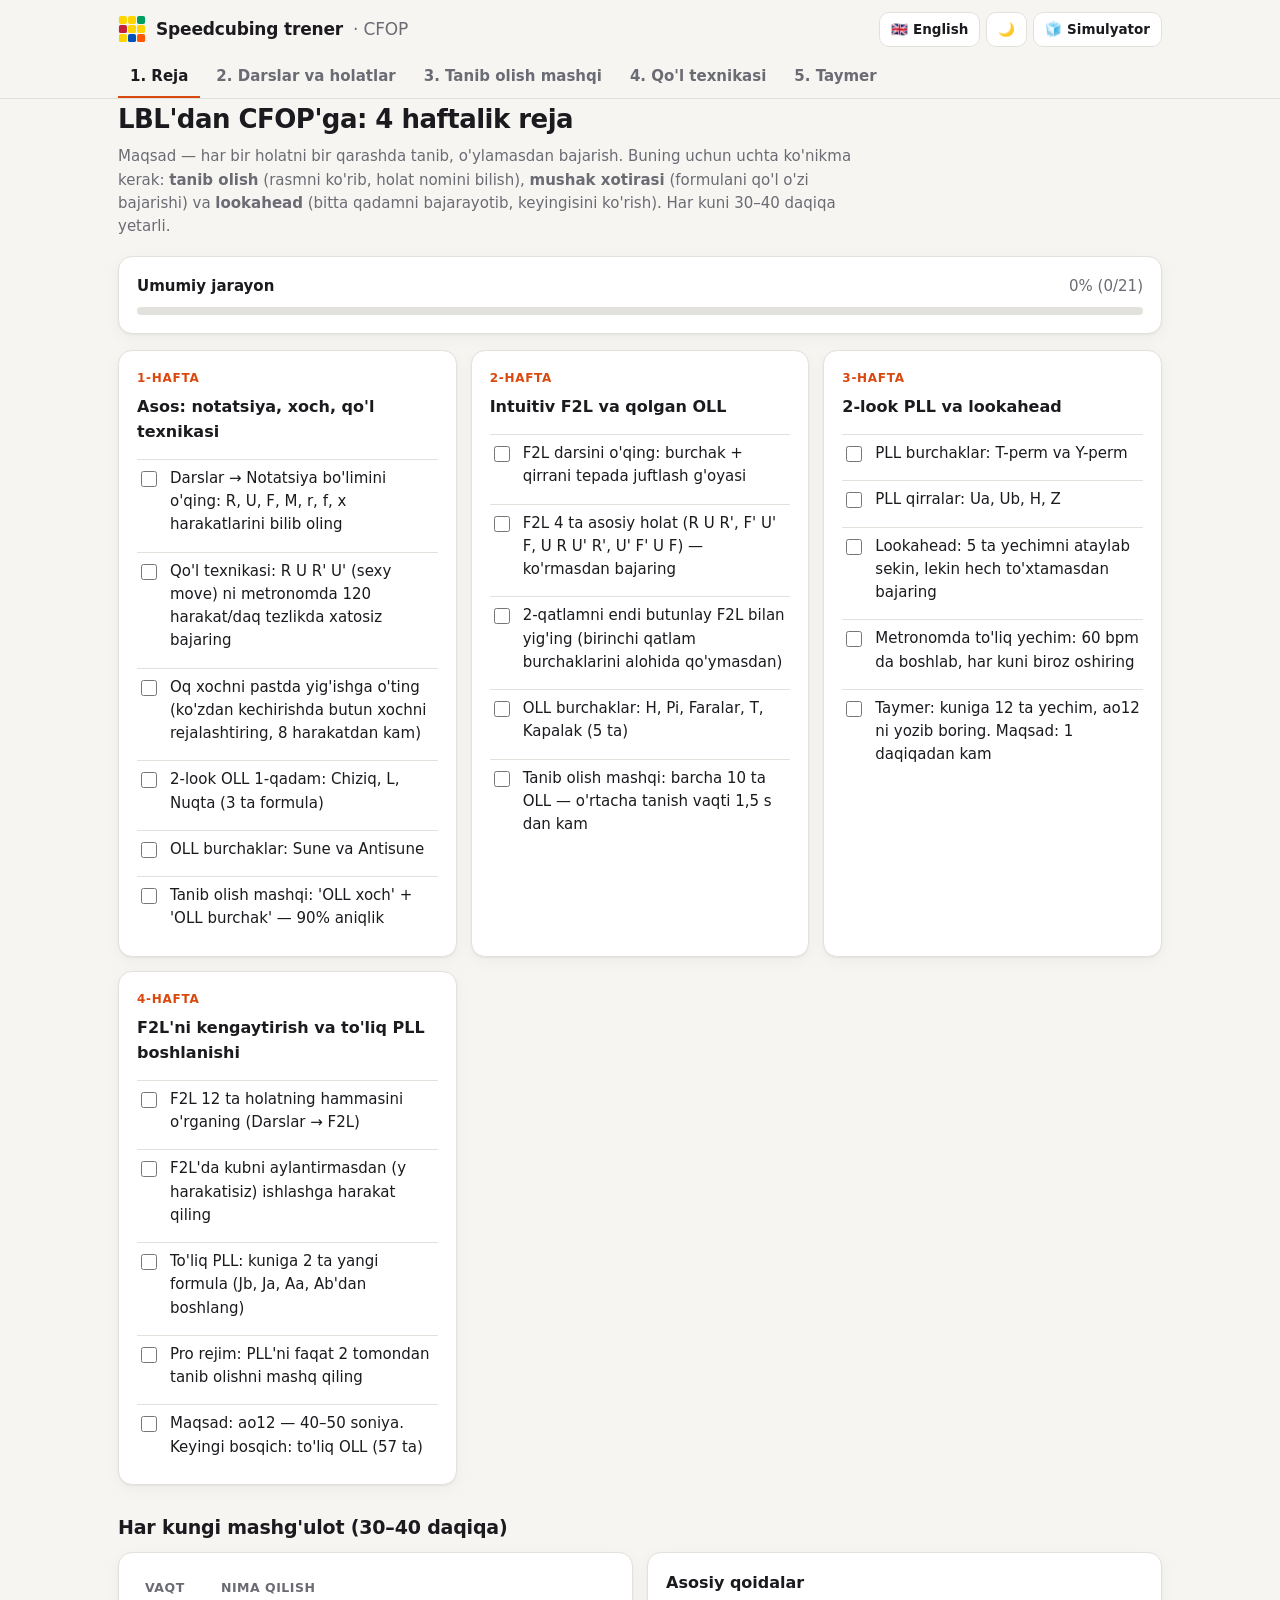
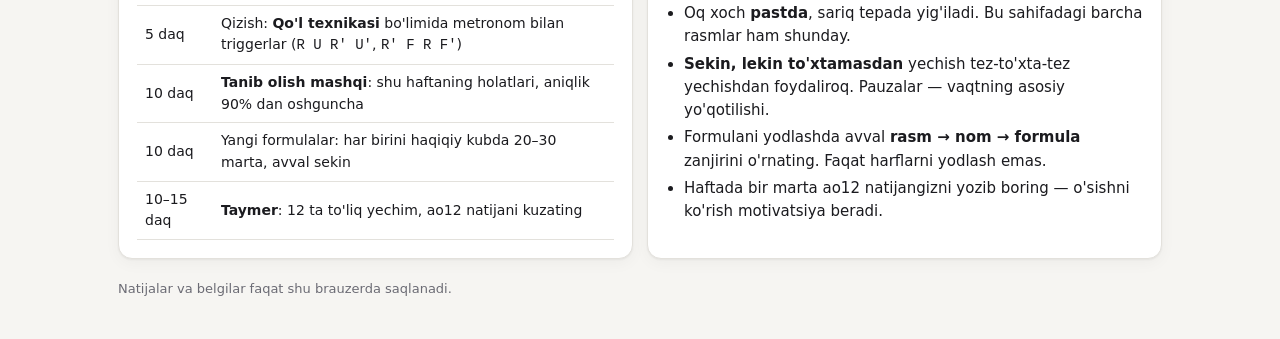
==== index.html @ 827e4066 "initial files" ====
<!DOCTYPE html>
<html lang="uz">
<head>
<meta charset="utf-8">
<meta name="viewport" content="width=device-width, initial-scale=1">
<title>Speedcubing trener — CFOP</title>
<link rel="manifest" href="manifest.json">
<meta name="theme-color" content="#141416">
<meta name="mobile-web-app-capable" content="yes">
<meta name="apple-mobile-web-app-capable" content="yes">
<meta name="apple-mobile-web-app-title" content="Cube trener">
<link rel="icon" type="image/png" sizes="192x192" href="icons/icon-192.png">
<link rel="apple-touch-icon" href="icons/apple-touch-icon.png">
<style>
:root{
  --mono:ui-monospace,SFMono-Regular,Menlo,Consolas,"Liberation Mono",monospace;
  --bg:#f6f5f2; --panel:#ffffff; --ink:#1b1b1f; --muted:#6b6b74; --line:#e3e1dc;
  --accent:#d9480f; --accent-soft:#fff0e6; --ok:#2b8a3e; --ok-soft:#e6f6ea; --bad:#c92a2a; --bad-soft:#fdeaea;
  --gray:#c9c9c9; --code:#f1efe9; --shadow:0 1px 2px rgba(0,0,0,.05),0 4px 16px rgba(0,0,0,.04);
}
@media (prefers-color-scheme: dark){
  :root:not([data-theme=light]){ --bg:#141416; --panel:#1d1d21; --ink:#ececf0; --muted:#9a9aa5; --line:#2e2e35;
    --accent:#ff7a3d; --accent-soft:#2c1c12; --ok:#51cf66; --ok-soft:#14261a; --bad:#ff6b6b; --bad-soft:#2d1717;
    --gray:#55555c; --code:#26262c; --shadow:none; }
}
:root[data-theme=dark]{ --bg:#141416; --panel:#1d1d21; --ink:#ececf0; --muted:#9a9aa5; --line:#2e2e35;
    --accent:#ff7a3d; --accent-soft:#2c1c12; --ok:#51cf66; --ok-soft:#14261a; --bad:#ff6b6b; --bad-soft:#2d1717;
    --gray:#55555c; --code:#26262c; --shadow:none; }
*{box-sizing:border-box}
html,body{margin:0;background:var(--bg);color:var(--ink);font:15px/1.55 system-ui,-apple-system,"Segoe UI",Roboto,sans-serif}
a{color:var(--accent)}
header{position:sticky;top:0;z-index:10;background:color-mix(in srgb,var(--bg) 88%,transparent);backdrop-filter:blur(8px);border-bottom:1px solid var(--line)}
.wrap{max-width:1080px;margin:0 auto;padding:0 18px}
.top{display:flex;align-items:center;gap:14px;padding:12px 0 0}
.logo{display:flex;align-items:center;gap:10px;font-weight:700;font-size:17px;letter-spacing:-.01em;white-space:nowrap}
.logo svg{width:28px;height:28px;flex:none}
nav{display:flex;gap:4px;overflow-x:auto;padding:10px 0 0;scrollbar-width:none}
nav a{white-space:nowrap;text-decoration:none;color:var(--muted);padding:8px 12px;border-bottom:2px solid transparent;font-weight:550}
nav a.on{color:var(--ink);border-color:var(--accent)}
main{padding:22px 0 60px}
section.view{display:none} section.view.on{display:block}
h1{font-size:26px;letter-spacing:-.02em;margin:0 0 6px}
h2{font-size:19px;margin:28px 0 10px;letter-spacing:-.01em}
h3{font-size:16px;margin:0 0 6px}
p.lead{color:var(--muted);margin:0 0 18px;max-width:760px}
.panel{background:var(--panel);border:1px solid var(--line);border-radius:14px;padding:18px;box-shadow:var(--shadow)}
.grid{display:grid;gap:14px}
.g2{grid-template-columns:repeat(auto-fit,minmax(300px,1fr))}
.g3{grid-template-columns:repeat(auto-fill,minmax(230px,1fr))}
.muted{color:var(--muted)}
code,.alg{font-family:var(--mono)}
.alg{background:var(--code);border-radius:8px;padding:6px 9px;font-size:14.5px;display:inline-block;word-spacing:2px;font-weight:600}
.algrow{display:flex;gap:6px;align-items:flex-start}
.card{background:var(--panel);border:1px solid var(--line);border-radius:14px;padding:14px;display:flex;flex-direction:column;gap:8px;box-shadow:var(--shadow)}
.card .pic{display:flex;justify-content:center;padding:4px 0}
.card .name{font-weight:650}
.card .hint{font-size:13.5px;color:var(--muted)}
.card .feat{font-size:12.5px;color:var(--muted);border-top:1px dashed var(--line);padding-top:6px}
button{font:inherit;cursor:pointer;border:1px solid var(--line);background:var(--panel);color:var(--ink);border-radius:10px;padding:8px 14px;font-weight:550}
button:hover{border-color:var(--muted)}
button.primary{background:var(--accent);border-color:var(--accent);color:#fff}
button.ghost{background:transparent}
button.sm{padding:5px 10px;font-size:13px}
button.icon{padding:4px 8px;font-size:13px;line-height:1.4;flex:none}
button:disabled{opacity:.45;cursor:default}
.hbtn{padding:6px 11px;font-size:13.5px;white-space:nowrap}
.row{display:flex;gap:10px;align-items:center;flex-wrap:wrap}
.chip{display:inline-flex;align-items:center;gap:6px;border:1px solid var(--line);border-radius:999px;padding:5px 12px;font-size:13.5px;cursor:pointer;user-select:none;background:var(--panel)}
.chip input{accent-color:var(--accent)}
.chip.on{border-color:var(--accent);background:var(--accent-soft)}
table{border-collapse:collapse;width:100%;font-size:14px}
th,td{text-align:left;padding:7px 8px;border-bottom:1px solid var(--line)}
th{color:var(--muted);font-weight:600;font-size:12.5px;text-transform:uppercase;letter-spacing:.04em}
.tip{border-left:3px solid var(--accent);background:var(--accent-soft);padding:10px 14px;border-radius:0 10px 10px 0;margin:12px 0}
ul.clean{padding-left:18px;margin:6px 0} ul.clean li{margin:4px 0}
.week{display:flex;flex-direction:column;gap:8px}
.week .tag{font-size:12px;font-weight:700;color:var(--accent);text-transform:uppercase;letter-spacing:.06em}
.task{display:flex;gap:10px;align-items:flex-start;padding:7px 0;border-top:1px solid var(--line)}
.task input{margin-top:4px;accent-color:var(--accent);width:16px;height:16px;flex:none}
.task.done span{color:var(--muted);text-decoration:line-through}
.progress{height:8px;background:var(--line);border-radius:99px;overflow:hidden}
.progress i{display:block;height:100%;background:var(--accent);width:0;transition:width .3s}
.drill{display:grid;grid-template-columns:minmax(260px,1fr) minmax(280px,1.1fr);gap:16px}
@media (max-width:760px){.drill{grid-template-columns:1fr}}
.stage{display:flex;flex-direction:column;align-items:center;gap:12px;min-height:320px;justify-content:center}
.answers{display:grid;grid-template-columns:repeat(auto-fill,minmax(118px,1fr));gap:8px}
.answers button{padding:9px 8px;font-size:13.5px}
.answers button.right{background:var(--ok-soft);border-color:var(--ok);color:var(--ok)}
.answers button.wrong{background:var(--bad-soft);border-color:var(--bad);color:var(--bad)}
.verdict{font-weight:700;font-size:17px}
.verdict.ok{color:var(--ok)} .verdict.no{color:var(--bad)}
.stat{display:flex;gap:18px;flex-wrap:wrap}
.stat div b{display:block;font-size:22px;letter-spacing:-.02em}
.stat div span{font-size:12px;color:var(--muted);text-transform:uppercase;letter-spacing:.05em}
.bar{height:6px;border-radius:99px;background:var(--line);overflow:hidden;min-width:60px}
.bar i{display:block;height:100%}
.timer{user-select:none;-webkit-user-select:none;touch-action:none;text-align:center;padding:40px 10px;border-radius:16px;border:1px solid var(--line);background:var(--panel)}
.timer .t{font:700 clamp(56px,13vw,112px)/1 var(--mono);letter-spacing:-.03em}
.timer.ready .t{color:var(--ok)} .timer.hold .t{color:var(--bad)} .timer.insp .t{color:var(--accent)}
.scramble{font:600 clamp(16px,2.4vw,21px)/1.5 var(--mono);text-align:center;word-spacing:4px}
.times{max-height:340px;overflow:auto}
.tokens{display:flex;flex-wrap:wrap;gap:4px;justify-content:center}
.tokens span{font:600 16px var(--mono);padding:4px 8px;border-radius:7px;background:var(--code)}
.tokens span.done{opacity:.45}
.tokens span.cur{background:var(--accent);color:#fff;opacity:1}
.modal{position:fixed;inset:0;background:rgba(0,0,0,.5);display:none;align-items:center;justify-content:center;z-index:50;padding:16px}
.modal.on{display:flex}
.modal .box{background:var(--panel);border-radius:16px;max-width:620px;width:100%;padding:20px;max-height:92vh;overflow:auto}
.metro{font:700 54px/1 var(--mono);text-align:center;min-height:60px;display:flex;align-items:center;justify-content:center;gap:8px;flex-wrap:wrap}
.metro span{font-size:26px;padding:6px 10px;border-radius:9px;background:var(--code);transition:background .08s}
.metro span.cur{background:var(--accent);color:#fff}
input[type=range]{accent-color:var(--accent);width:200px}
select{max-width:100%;font:inherit;padding:7px 10px;border-radius:10px;border:1px solid var(--line);background:var(--panel);color:var(--ink)}
kbd{font:600 12px var(--mono);border:1px solid var(--line);border-bottom-width:2px;border-radius:5px;padding:1px 6px;background:var(--panel)}
.notation td:first-child{font:700 16px var(--mono);width:70px}
footer{color:var(--muted);font-size:13px;padding:20px 0 40px}
/* 3D cube */
.scene{flex:none;perspective:900px;display:flex;align-items:center;justify-content:center;touch-action:none;cursor:grab;border-radius:14px;background:var(--bg);border:1px solid var(--line);position:relative}
.scene:active{cursor:grabbing}
.cube3d{position:relative;width:0;height:0;transform-style:preserve-3d}
.cubie{position:absolute;left:0;top:0;width:0;height:0;transform-style:preserve-3d}
.face{position:absolute;left:calc(var(--cs) / -2);top:calc(var(--cs) / -2);width:var(--cs);height:var(--cs);background:#141414;border-radius:3px}
.face.st::after{content:'';position:absolute;inset:calc(var(--cs) * .065);border-radius:calc(var(--cs) * .13);background:var(--c)}
.scene .vbtn{position:absolute;right:8px;bottom:8px;padding:3px 8px;font-size:12px;opacity:.8}
/* simulator drawer */
.sim{position:fixed;top:0;right:0;height:100vh;width:400px;max-width:100%;background:var(--panel);border-left:1px solid var(--line);z-index:40;transform:translateX(100%);transition:transform .25s ease;display:flex;flex-direction:column;gap:10px;padding:14px 16px 20px;overflow-y:auto}
body.sim-open .sim{transform:none}
@media (min-width:900px){body.sim-open header .wrap, body.sim-open main.wrap{margin:0 400px 0 0;max-width:none}}
@media (max-width:899px){.sim{top:auto;bottom:0;height:74vh;width:100%;border-left:0;border-top:1px solid var(--line);border-radius:18px 18px 0 0;transform:translateY(100%);box-shadow:0 -10px 30px rgba(0,0,0,.25)}}
.sim-head{display:flex;align-items:center;gap:10px}
.mgrid{display:grid;grid-template-columns:repeat(10,1fr);gap:4px}
.mgrid button{padding:6px 0;font:600 13px var(--mono);border-radius:7px}
input.txt{flex:1;min-width:0;font:600 14px var(--mono);padding:8px 10px;border-radius:10px;border:1px solid var(--line);background:var(--bg);color:var(--ink)}
.hist{font:13px var(--mono);color:var(--muted);word-spacing:3px;min-height:20px;max-height:80px;overflow:auto}
.solved{color:var(--ok);font-weight:700}
@media (max-width:560px){.logo .sub{display:none} .hbtn .lbl{display:none}}
</style>
</head>
<body>
<header>
  <div class="wrap">
    <div class="top">
      <div class="logo">
        <svg viewBox="0 0 30 30"><rect x="1" y="1" width="8.6" height="8.6" rx="2" fill="#FFD500"/><rect x="10.7" y="1" width="8.6" height="8.6" rx="2" fill="#FFD500"/><rect x="20.4" y="1" width="8.6" height="8.6" rx="2" fill="#009E60"/><rect x="1" y="10.7" width="8.6" height="8.6" rx="2" fill="#C41E3A"/><rect x="10.7" y="10.7" width="8.6" height="8.6" rx="2" fill="#FFD500"/><rect x="20.4" y="10.7" width="8.6" height="8.6" rx="2" fill="#FFD500"/><rect x="1" y="20.4" width="8.6" height="8.6" rx="2" fill="#FFD500"/><rect x="10.7" y="20.4" width="8.6" height="8.6" rx="2" fill="#0051BA"/><rect x="20.4" y="20.4" width="8.6" height="8.6" rx="2" fill="#FF5800"/></svg>
        <span id="appName"></span> <span class="muted sub" style="font-weight:500">· CFOP</span>
      </div>
      <div class="row" style="margin-left:auto;gap:6px;flex-wrap:nowrap">
        <button class="hbtn" id="langBtn"></button>
        <button class="hbtn" id="themeBtn"></button>
        <button class="hbtn" id="simBtn"></button>
      </div>
    </div>
    <nav id="nav"></nav>
  </div>
</header>

<main class="wrap">
  <section class="view" id="v-reja"></section>
  <section class="view" id="v-darslar"></section>
  <section class="view" id="v-mashq"></section>
  <section class="view" id="v-qollar"></section>
  <section class="view" id="v-taymer"></section>
  <footer id="footer"></footer>
</main>

<aside class="sim" id="sim"></aside>
<div class="modal" id="modal"><div class="box" id="modalBox"></div></div>

<script>
// ===================== STORAGE & LANGUAGE =====================
const KEY='cubeTrainer.v1';
let DB={plan:{},stats:{},times:[],sets:['oll2','pll1'],insp:false,lang:'uz'};
try{const raw=localStorage.getItem(KEY); if(raw) DB=Object.assign(DB,JSON.parse(raw));}catch(e){}
function save(){try{localStorage.setItem(KEY,JSON.stringify(DB));}catch(e){}}
const L=(uz,en)=>DB.lang==='en'?en:uz;
const $=id=>document.getElementById(id);

// ===================== CUBE MODEL =====================
const SCHEME_LL  = {U:'Y',D:'W',F:'G',B:'B',R:'O',L:'R'};
const SCHEME_WCA = {U:'W',D:'Y',F:'G',B:'B',R:'R',L:'O'};
const HEX = {Y:'#FFD500',W:'#FFFFFF',G:'#009E60',B:'#0051BA',R:'#C41E3A',O:'#FF5800'};
function faceOf(n){return n[1]===1?'U':n[1]===-1?'D':n[2]===1?'F':n[2]===-1?'B':n[0]===1?'R':'L';}
function solvedCube(scheme){
  scheme=scheme||SCHEME_LL; const st=[]; const N=[[1,0,0],[-1,0,0],[0,1,0],[0,-1,0],[0,0,1],[0,0,-1]];
  for(let x=-1;x<=1;x++)for(let y=-1;y<=1;y++)for(let z=-1;z<=1;z++)for(const n of N){
    const p=[x,y,z],a=n.findIndex(v=>v!==0); if(p[a]===n[a]) st.push({p:[x,y,z],n:n.slice(),c:scheme[faceOf(n)],h:[x,y,z]});
  } return st;
}
function rot(v,a,s){const[x,y,z]=v; if(a===0)return s>0?[x,-z,y]:[x,z,-y]; if(a===1)return s>0?[z,y,-x]:[-z,y,x]; return s>0?[-y,x,z]:[y,-x,z];}
const MOVES={R:[0,v=>v===1,-1],L:[0,v=>v===-1,1],M:[0,v=>v===0,1],U:[1,v=>v===1,-1],D:[1,v=>v===-1,1],E:[1,v=>v===0,1],
 F:[2,v=>v===1,-1],B:[2,v=>v===-1,1],S:[2,v=>v===0,-1],r:[0,v=>v>=0,-1],l:[0,v=>v<=0,1],u:[1,v=>v>=0,-1],d:[1,v=>v<=0,1],
 f:[2,v=>v>=0,-1],b:[2,v=>v<=0,1],x:[0,()=>true,-1],y:[1,()=>true,-1],z:[2,()=>true,-1]};
function tokens(alg){return alg.replace(/[()\[\]]/g,' ').trim().split(/\s+/).filter(Boolean);}
function parseTok(t){const m=t.match(/^([RLUDFBMESrludfbxyz])(w?)(2|')?(')?$/); if(!m) throw new Error(t); let f=m[1]; if(m[2])f=f.toLowerCase(); return {f,a:m[3]==='2'?2:m[3]==="'"?3:1};}
function move(st,f,a){const[ax,pr,s]=MOVES[f]; for(let k=0;k<a;k++)for(const t of st){if(pr(t.p[ax])){t.p=rot(t.p,ax,s);t.n=rot(t.n,ax,s);}} return st;}
function apply(st,alg){for(const t of tokens(alg)){const m=parseTok(t);move(st,m.f,m.a);} return st;}
function invert(alg){return tokens(alg).reverse().map(t=>{const m=parseTok(t);return m.f+(m.a===1?"'":m.a===2?'2':'');}).join(' ');}
function stk(st,p,n){return st.find(t=>t.p[0]===p[0]&&t.p[1]===p[1]&&t.p[2]===p[2]&&t.n[0]===n[0]&&t.n[1]===n[1]&&t.n[2]===n[2]);}
function caseState(alg,pre,post){const st=solvedCube(); if(pre)move(st,'U',pre); apply(st,invert(alg)); if(post)move(st,'U',post); return st;}
function cloneSt(st){return st.map(t=>({p:t.p.slice(),n:t.n.slice(),c:t.c,h:t.h}));}

// ===================== 3D CUBE COMPONENT =====================
const FACE_DIRS=[[[1,0,0],'rotateY(90deg)'],[[-1,0,0],'rotateY(-90deg)'],[[0,1,0],'rotateX(90deg)'],[[0,-1,0],'rotateX(-90deg)'],[[0,0,1],''],[[0,0,-1],'rotateY(180deg)']];
class Cube3D{
  constructor(host,o){
    o=o||{}; this.cs=o.size||46; this.st=o.state||solvedCube(o.scheme); this.hist=o.hist||[];
    this.rx=-28; this.ry=-36; this.queue=[]; this.busy=false; this.gen=0;
    this.durFn=o.dur||(()=>200); this.onChange=o.onChange||(()=>{});
    host.innerHTML=`<div class="scene" style="height:${o.height||240}px;--cs:${this.cs}px"><div class="cube3d"></div><button class="ghost vbtn" title="${L('Ko\'rinishni tiklash','Reset view')}">↺</button></div>`;
    this.scene=host.querySelector('.scene'); this.root=host.querySelector('.cube3d');
    this.scene.querySelector('.vbtn').onclick=e=>{e.stopPropagation(); this.rx=-28; this.ry=-36; this.view();};
    let drag=null;
    this.scene.addEventListener('pointerdown',e=>{ if(e.target.closest('.vbtn')) return; drag={x:e.clientX,y:e.clientY,rx:this.rx,ry:this.ry}; try{this.scene.setPointerCapture(e.pointerId);}catch(_){} });
    this.scene.addEventListener('pointermove',e=>{ if(!drag) return; this.ry=drag.ry+(e.clientX-drag.x)*0.5; this.rx=Math.max(-89,Math.min(89,drag.rx-(e.clientY-drag.y)*0.5)); this.view(); });
    const end=()=>{drag=null;}; this.scene.addEventListener('pointerup',end); this.scene.addEventListener('pointercancel',end);
    this.render();
  }
  base(p){return `translate3d(${p[0]*this.cs}px,${-p[1]*this.cs}px,${p[2]*this.cs}px)`;}
  render(){
    const by={}; for(const t of this.st){const k=t.p.join(','); (by[k]||(by[k]=[])).push(t);}
    let h='';
    for(let x=-1;x<=1;x++)for(let y=-1;y<=1;y++)for(let z=-1;z<=1;z++){
      if(!x&&!y&&!z) continue; const list=by[x+','+y+','+z]||[];
      h+=`<div class="cubie" data-p="${x},${y},${z}" style="transform:${this.base([x,y,z])}">`;
      for(const[n,r] of FACE_DIRS){const t=list.find(q=>q.n[0]===n[0]&&q.n[1]===n[1]&&q.n[2]===n[2]);
        h+=`<div class="face${t?' st':''}" style="transform:${r} translateZ(${this.cs/2}px);${t?'--c:'+HEX[t.c]:''}"></div>`;}
      h+='</div>';
    }
    this.root.innerHTML=h; this.view(); this.onChange(this);
  }
  view(){this.root.style.transform=`rotateX(${this.rx}deg) rotateY(${this.ry}deg)`;}
  solved(){const g={}; for(const t of this.st){const k=t.n.join(','); if(g[k]===undefined)g[k]=t.c; else if(g[k]!==t.c) return false;} return true;}
  halt(){this.queue=[]; this.gen++; this.busy=false;}
  setState(st){this.halt(); this.st=st; this.render();}
  enqueue(toks,record){toks.forEach(t=>this.queue.push({t,record:record!==false})); this.pump();}
  pump(){
    if(this.busy||!this.queue.length) return;
    const {t,record}=this.queue.shift(); const m=parseTok(t); const[ax,pr,s]=MOVES[m.f];
    const th=s*90*(m.a===3?-1:m.a), d=this.durFn()*(m.a===2?1.4:1);
    const finish=()=>{move(this.st,m.f,m.a); if(record)this.hist.push(t); this.busy=false; this.render(); this.pump();};
    this.busy=true;
    if(d<10){finish(); return;}
    const rotF=a=>ax===0?`rotateX(${-a}deg)`:ax===1?`rotateY(${a}deg)`:`rotateZ(${-a}deg)`;
    const els=[...this.root.querySelectorAll('.cubie')].filter(el=>pr(+el.dataset.p.split(',')[ax]));
    els.forEach(el=>{el.style.transition='none'; el.style.transform=rotF(0)+' '+this.base(el.dataset.p.split(',').map(Number));});
    void this.root.offsetWidth;
    els.forEach(el=>{el.style.transition=`transform ${d}ms ease-in-out`; el.style.transform=rotF(th)+' '+this.base(el.dataset.p.split(',').map(Number));});
    const g=this.gen; setTimeout(()=>{ if(g!==this.gen) return; finish(); },d+15);
  }
}

// ===================== DATA =====================
// [id, uzName, enName, alg, uzHint, enHint]
const SETS = {
 oll1:{title:["2-look OLL · 1: sariq xoch","2-look OLL · 1: yellow cross"],short:["OLL xoch","OLL cross"],view:'oll-edge',pic:'top',cases:[
  ['line',"Chiziq","Line","F R U R' U' F'","Tepada ikki qarama-qarshi sariq qirra. Chiziqni gorizontal (chapdan o'ngga) ushlang.","Two opposite yellow edges on top. Hold the line horizontally (left to right)."],
  ['L',"L shakli","L shape","F U R U' R' F'","Ikki qo'shni sariq qirra. Ularni orqa va chap tomonga (soat 12 va 9) qaratib ushlang.","Two adjacent yellow edges. Hold them at the back and left (12 and 9 o'clock)."],
  ['dot',"Nuqta","Dot","F R U R' U' F' f R U R' U' f'","Faqat markaz sariq, sariq qirra yo'q. Ikki qismni oraliq burilishsiz ketma-ket bajaring.","Only the center is yellow, no yellow edges. Do both halves back to back, with no U turn in between."]]},
 oll2:{title:["2-look OLL · 2: burchaklar","2-look OLL · 2: corners"],short:["OLL burchak","OLL corners"],view:'oll',pic:'top',cases:[
  ['sune',"Sune","Sune","R U R' U R U2 R'","Bitta sariq burchak tepada. Uni old-chapga qo'ying: old-o'ng burchakning sariq stikeri oldga qaraydi.","One yellow corner on top. Put it front-left: the front-right corner's yellow sticker faces you."],
  ['antisune',"Antisune","Antisune","R U2 R' U' R U' R'","Bitta sariq burchak tepada. Uni orqa-o'ngga qo'ying: old-chap burchakning sariq stikeri oldga qaraydi.","One yellow corner on top. Put it back-right: the front-left corner's yellow sticker faces you."],
  ['H',"H","H","R U2 R' U' R U R' U' R U' R'","Tepada sariq burchak yo'q. Ikki juft fara: ularni old va orqa tomonga qo'ying.","No yellow corners on top. Two pairs of headlights: put them front and back."],
  ['pi',"Pi","Pi","R U2 R2 U' R2 U' R2 U2 R","Tepada sariq burchak yo'q, faqat bir tomonda fara. Farani chapga qo'ying; o'ngdagi burchaklar sariqlari old va orqaga qaraydi.","No yellow corners on top, headlights on one side only. Put them on the left; the right corners' yellows face front and back."],
  ['headlights',"Faralar (U)","Headlights (U)","R2 D' R U2 R' D R U2 R","Ikki qo'shni sariq burchak. Ularni oldga qo'ying — orqada faralar (ikki sariq stiker orqaga qaraydi).","Two adjacent yellow corners. Put them in front — the headlights (two yellow stickers) face the back."],
  ['T',"T (Xameleon)","T (Chameleon)","r U R' U' r' F R F'","Ikki qo'shni sariq burchak. Ularni o'ngga qo'ying — chapdagi burchaklar sariqlari old va orqaga qaraydi.","Two adjacent yellow corners. Put them on the right — the left corners' yellows face front and back."],
  ['bowtie',"Kapalak","Bowtie","F' r U R' U' r' F R","Ikki sariq burchak diagonal. Ularni old-chap va orqa-o'ngga qo'ying; old-o'ng burchakning sariqi oldga qaraydi.","Two yellow corners on a diagonal. Put them front-left and back-right; the front-right corner's yellow faces you."]]},
 pll1:{title:["2-look PLL","2-look PLL"],short:["PLL 2-look","PLL 2-look"],view:'pll',pic:'top',cases:[
  ['T',"T-perm","T-perm","R U R' U' R' F R2 U' R' U' R U R' F'","1-qadam (burchaklar). Faqat burchaklarga qarang: bir tomonda faralar (ikki burchak bir rang). Faralarni chapga qo'ying.","Step 1 (corners). Look only at corners: one side has headlights (two corners of one color). Put the headlights on the left."],
  ['Y',"Y-perm","Y-perm","F R U' R' U' R U R' F' R U R' U' R' F R F'","1-qadam (burchaklar). Hech qaysi tomonda fara yo'q — burchaklar diagonal almashadi. Istalgan burchakdan bajarsa bo'ladi.","Step 1 (corners). No headlights anywhere — the corners swap diagonally. Works from any angle."],
  ['Ua',"Ua-perm","Ua-perm","R U' R U R U R U' R' U' R2","2-qadam (qirralar). Bitta tomon to'liq yig'ilgan — uni orqaga qo'ying. Old qirra o'ng tomon rangida bo'lsa — Ua.","Step 2 (edges). One side is fully solved — put it at the back. If the front edge has the right side's color — Ua."],
  ['Ub',"Ub-perm","Ub-perm","R2 U R U R' U' R' U' R' U R'","2-qadam. Yig'ilgan tomonni orqaga qo'ying. Old qirra chap tomon rangida bo'lsa — Ub.","Step 2. Solved side at the back. If the front edge has the left side's color — Ub."],
  ['H',"H-perm","H-perm","M2 U M2 U2 M2 U M2","2-qadam. Yig'ilgan tomon yo'q; har tomonda qirra qarama-qarshi tomon rangida.","Step 2. No solved side; every edge has the opposite side's color."],
  ['Z',"Z-perm","Z-perm","M' U M2 U M2 U M' U2 M2 U'","2-qadam. Yig'ilgan tomon yo'q; qirralar qo'shni tomon rangida. Old↔chap va o'ng↔orqa qirralar almashadigan qilib ushlang.","Step 2. No solved side; edges show adjacent sides' colors. Hold it so the front↔left and right↔back edges swap."]]},
 pll2:{title:["To'liq PLL (qolgan 15 ta)","Full PLL (remaining 15)"],short:["PLL to'liq","PLL full"],view:'pll',pic:'top',cases:[
  ['Aa',"Aa-perm","Aa-perm","x R' U R' D2 R U' R' D2 R2 x'","Faqat 3 burchak aylanadi, qirralar joyida. Faralarni orqaga qo'ying.","Only 3 corners cycle, edges stay. Put the headlights at the back."],
  ['Ab',"Ab-perm","Ab-perm","x R2 D2 R U R' D2 R U' R x'","Faqat 3 burchak aylanadi (Aa'ning teskari yo'nalishi). Faralarni o'ngga qo'ying.","Only 3 corners cycle (opposite direction to Aa). Put the headlights on the right."],
  ['E',"E-perm","E-perm","x' R U' R' D R U R' D' R U R' D R U' R' D' x","Qirralar joyida, hech qaysi tomonda fara yo'q.","Edges solved, no headlights on any side."],
  ['F',"F-perm","F-perm","R' U' F' R U R' U' R' F R2 U' R' U' R U R' U R","Chap tomonda to'liq qator; qarshi tomonda uchta stiker uch xil rangda.","Full bar on the left; the opposite side shows three different colors."],
  ['Ga',"Ga-perm","Ga-perm","R2 U R' U R' U' R U' R2 U' D R' U R D'","G-perm: bir tomonda faralar, boshqa joyda 2x1 blok. To'rtta G'ni rasm orqali farqlash kerak.","G-perm: headlights on one side, a 2x1 block elsewhere. Tell the four Gs apart by their picture."],
  ['Gb',"Gb-perm","Gb-perm","R' U' R U D' R2 U R' U R U' R U' R2 D","G-perm: faralar + 2x1 blok.","G-perm: headlights + 2x1 block."],
  ['Gc',"Gc-perm","Gc-perm","R2 U' R U' R U R' U R2 U D' R U' R' D","G-perm: faralar + 2x1 blok.","G-perm: headlights + 2x1 block."],
  ['Gd',"Gd-perm","Gd-perm","R U R' U' D R2 U' R U' R' U R' U R2 D'","G-perm: faralar + 2x1 blok.","G-perm: headlights + 2x1 block."],
  ['Ja',"Ja-perm","Ja-perm","x R2 F R F' R U2 r' U r U2 x'","J-perm: bitta tomonda to'liq qator. Ja va Jb'ni qolgan bloklar joyi bilan farqlang.","J-perm: one side has a full bar. Tell Ja and Jb apart by where the other blocks are."],
  ['Jb',"Jb-perm","Jb-perm","R U R' F' R U R' U' R' F R2 U' R'","J-perm: bitta tomonda to'liq qator. Eng ko'p uchraydigan PLL'lardan.","J-perm: one side has a full bar. One of the most common PLLs."],
  ['Na',"Na-perm","Na-perm","R U R' U R U R' F' R U R' U' R' F R2 U' R' U2 R U' R'","N-perm: har bir tomonda 2x1 blok. Kam uchraydi.","N-perm: a 2x1 block on every side. Rare."],
  ['Nb',"Nb-perm","Nb-perm","R' U R U' R' F' U' F R U R' F R' F' R U' R","N-perm: har bir tomonda 2x1 blok (Na'ning ko'zgu nusxasi).","N-perm: a 2x1 block on every side (mirror of Na)."],
  ['Ra',"Ra-perm","Ra-perm","R U' R' U' R U R D R' U' R D' R' U2 R'","R-perm: faralar va 2x1 blok.","R-perm: headlights and a 2x1 block."],
  ['Rb',"Rb-perm","Rb-perm","R2 F R U R U' R' F' R U2 R' U2 R","R-perm: faralar va 2x1 blok (Ra'ning ko'zgu nusxasi).","R-perm: headlights and a 2x1 block (mirror of Ra)."],
  ['V',"V-perm","V-perm","R' U R U' R' f' U' R U2 R' U' R U' R' f R","Burchaklar diagonal almashadi; fara yo'q, lekin 2x1 blok bor.","Corners swap diagonally; no headlights, but there is a 2x1 block."]]},
 f2l:{title:["F2L asosiy holatlari (old-o'ng slot)","F2L basic cases (front-right slot)"],short:["F2L","F2L"],view:'f2l',pic:'iso',cases:[
  ['b1',"Asosiy: R U R'","Basic: R U R'","R U R'","Burchak slot ustida, oq stiker o'ngga qaragan. Qirra orqada, tepasi yashil.","Corner above the slot, white facing right. Edge at the back, green on top."],
  ['b2',"Asosiy: F' U' F","Basic: F' U' F","F' U' F","Burchak slot ustida, oq stiker oldga qaragan. Qirra chapda, tepasi to'q sariq.","Corner above the slot, white facing front. Edge on the left, orange on top."],
  ['b3',"Asosiy: U R U' R'","Basic: U R U' R'","U R U' R'","Burchak slot ustida, oq oldga qaragan. Qirra o'ngda (burchak yonida), tepasi yashil.","Corner above the slot, white facing front. Edge on the right (next to the corner), green on top."],
  ['b4',"Asosiy: U' F' U F","Basic: U' F' U F","U' F' U F","Burchak slot ustida, oq o'ngga qaragan. Qirra oldda (burchak yonida), tepasi to'q sariq.","Corner above the slot, white facing right. Edge in front (next to the corner), orange on top."],
  ['c5',"Juftlash 1","Pairing 1","U' R U R' U2 R U' R'","Oq oldga qaragan, qirra orqada (tepasi yashil). Avval juft hosil qiling, keyin kiriting.","White faces front, edge at the back (green on top). Build the pair first, then insert."],
  ['c6',"Juftlash 2","Pairing 2","U F' U' F U2 F' U F","Oq o'ngga qaragan, qirra chapda (tepasi to'q sariq). Juftlash 1'ning ko'zgu nusxasi.","White faces right, edge on the left (orange on top). Mirror of Pairing 1."],
  ['c7',"Juftlash 3","Pairing 3","U' R U2 R' U2 R U' R'","Oq oldga qaragan, qirra chapda (tepasi yashil).","White faces front, edge on the left (green on top)."],
  ['c8',"Juftlash 4","Pairing 4","U F' U2 F U2 F' U F","Oq o'ngga qaragan, qirra orqada (tepasi to'q sariq).","White faces right, edge at the back (orange on top)."],
  ['c9',"Juftlash 5","Pairing 5","U' R U' R' U F' U' F","Oq oldga qaragan, qirra orqada (tepasi to'q sariq).","White faces front, edge at the back (orange on top)."],
  ['c10',"Juftlash 6","Pairing 6","U' R U R' U R U R'","Oq o'ngga qaragan, qirra chapda (tepasi yashil).","White faces right, edge on the left (green on top)."],
  ['w1',"Oq tepada 1","White on top 1","R U2 R' U' R U R'","Burchakning oq stikeri tepaga qaragan, qirra o'ngda (tepasi yashil). Avval burchakni R U2 R' bilan qayta joylang.","The corner's white sticker faces up, edge on the right (green on top). First re-place the corner with R U2 R'."],
  ['w2',"Oq tepada 2","White on top 2","F' U2 F U F' U' F","Oq tepaga qaragan, qirra oldda (tepasi to'q sariq).","White faces up, edge in front (orange on top)."]]},
};
for(const k in SETS) SETS[k].cases=SETS[k].cases.map(([id,nu,ne,alg,hu,he])=>({id,nu,ne,alg,hu,he}));
const SET_ORDER=['f2l','oll1','oll2','pll1','pll2'];
const NM=c=>L(c.nu,c.ne), HN=c=>L(c.hu,c.he), ST=k=>L(SETS[k].title[0],SETS[k].title[1]), SH=k=>L(SETS[k].short[0],SETS[k].short[1]);

// ===================== 2D RENDER =====================
function stickerColor(t,view){
  const gray='var(--gray)';
  if(view==='oll') return t.c==='Y'?HEX.Y:gray;
  if(view==='oll-edge'){const isCorner=t.p.every(v=>v!==0); if(isCorner&&t.p[1]===1) return gray; return t.c==='Y'?HEX.Y:gray;}
  if(view==='f2l') return t.h[1]===1?gray:HEX[t.c];
  return HEX[t.c];
}
function topSVG(st,view,size){
  size=size||170; const u=size/5.2, side=u*0.32, gap=u*0.12, o=side+gap*1.5, W=3*u+2*o;
  let s=`<svg viewBox="0 0 ${W} ${W}" width="${size}" height="${size}" role="img">`;
  const rect=(x,y,w,h,c)=>`<rect x="${x.toFixed(1)}" y="${y.toFixed(1)}" width="${w.toFixed(1)}" height="${h.toFixed(1)}" rx="${(Math.min(w,h)*0.18).toFixed(1)}" fill="${c}" stroke="rgba(0,0,0,.35)" stroke-width="0.8"/>`;
  s+=`<rect x="${o-gap/2}" y="${o-gap/2}" width="${3*u+gap}" height="${3*u+gap}" rx="${u*.2}" fill="#111"/>`;
  for(let x=-1;x<=1;x++)for(let z=-1;z<=1;z++) s+=rect(o+(x+1)*u+gap/2,o+(z+1)*u+gap/2,u-gap,u-gap,stickerColor(stk(st,[x,1,z],[0,1,0]),view));
  for(let x=-1;x<=1;x++){ s+=rect(o+(x+1)*u+gap/2,o-gap-side,u-gap,side,stickerColor(stk(st,[x,1,-1],[0,0,-1]),view));
    s+=rect(o+(x+1)*u+gap/2,o+3*u+gap,u-gap,side,stickerColor(stk(st,[x,1,1],[0,0,1]),view)); }
  for(let z=-1;z<=1;z++){ s+=rect(o-gap-side,o+(z+1)*u+gap/2,side,u-gap,stickerColor(stk(st,[-1,1,z],[-1,0,0]),view));
    s+=rect(o+3*u+gap,o+(z+1)*u+gap/2,side,u-gap,stickerColor(stk(st,[1,1,z],[1,0,0]),view)); }
  return s+'</svg>';
}
function isoSVG(st,view,size){
  size=size||170; const c=Math.cos(Math.PI/6), sc=size/6.3;
  const P=(X,Y,Z)=>[((X-Z)*c)*sc+size/2, (-Y+(X+Z)*0.5)*sc+size/2];
  let s=`<svg viewBox="0 0 ${size} ${size}" width="${size}" height="${size}" role="img">`;
  const body=[P(-1.5,1.5,1.5),P(-1.5,1.5,-1.5),P(1.5,1.5,-1.5),P(1.5,-1.5,-1.5),P(1.5,-1.5,1.5),P(-1.5,-1.5,1.5)];
  s+=`<polygon points="${body.map(q=>q.map(v=>v.toFixed(1)).join(',')).join(' ')}" fill="#111" stroke="#111" stroke-width="3" stroke-linejoin="round"/>`;
  for(const t of st){
    const n=t.n; if(!((n[1]===1&&t.p[1]===1)||(n[2]===1&&t.p[2]===1)||(n[0]===1&&t.p[0]===1))) continue;
    const ax=n.findIndex(v=>v!==0), tan=[0,1,2].filter(i=>i!==ax), k=0.43, ctr=t.p.map((v,i)=>v+n[i]*0.5);
    const pts=[[-k,-k],[k,-k],[k,k],[-k,k]].map(([a,b])=>{const q=ctr.slice(); q[tan[0]]+=a; q[tan[1]]+=b; return P(q[0],q[1],q[2]);});
    s+=`<polygon points="${pts.map(q=>q.map(v=>v.toFixed(1)).join(',')).join(' ')}" fill="${stickerColor(t,view)}" stroke="rgba(0,0,0,.3)" stroke-width="0.6" stroke-linejoin="round"/>`;
  }
  return s+'</svg>';
}
function netSVG(st,size){
  size=size||260; const u=size/12.4, g=u*0.08, fw=3*u+u*0.2;
  const pos={U:[1,0],L:[0,1],F:[1,1],R:[2,1],B:[3,1],D:[1,2]};
  let s=`<svg viewBox="0 0 ${4*fw} ${3*fw}" width="${size}" height="${size*0.75}" role="img">`;
  for(const t of st){
    const f=faceOf(t.n), ax=[0,1,2].find(i=>t.n[i]!==0); if(t.p[ax]!==t.n[ax]) continue;
    const[x,y,z]=t.p; let r,c;
    if(f==='U'){r=z+1;c=x+1;} else if(f==='F'){r=1-y;c=x+1;} else if(f==='R'){r=1-y;c=1-z;}
    else if(f==='B'){r=1-y;c=1-x;} else if(f==='L'){r=1-y;c=z+1;} else {r=1-z;c=x+1;}
    const[fx,fy]=pos[f];
    s+=`<rect x="${(fx*fw+c*u+g).toFixed(1)}" y="${(fy*fw+r*u+g).toFixed(1)}" width="${(u-2*g).toFixed(1)}" height="${(u-2*g).toFixed(1)}" rx="${(u*.15).toFixed(1)}" fill="${HEX[t.c]}" stroke="rgba(0,0,0,.4)" stroke-width="0.7"/>`;
  }
  return s+'</svg>';
}
function pllFeatures(st){
  const sides=[[L("Orqa","Back"),[-1,0,1].map(x=>stk(st,[x,1,-1],[0,0,-1]).c)],[L("Chap","Left"),[-1,0,1].map(z=>stk(st,[-1,1,z],[-1,0,0]).c)],
    [L("O'ng","Right"),[-1,0,1].map(z=>stk(st,[1,1,z],[1,0,0]).c)],[L("Old","Front"),[-1,0,1].map(x=>stk(st,[x,1,1],[0,0,1]).c)]];
  return sides.map(([n,[a,b,c]])=>{let f; if(a===b&&b===c)f=L("to'liq qator","full bar"); else if(a===c)f=L("faralar","headlights"); else if(a===b||b===c)f=L("2x1 blok","2x1 block"); else f=L("3 xil rang","3 colors"); return `<b>${n}:</b> ${f}`;}).join(' · ');
}

// ===================== COPY =====================
function copyText(text,btn){
  const flash=msg=>{ if(!btn) return; if(!btn.dataset.orig) btn.dataset.orig=btn.innerHTML; btn.innerHTML=msg; clearTimeout(btn._t); btn._t=setTimeout(()=>{btn.innerHTML=btn.dataset.orig; delete btn.dataset.orig;},1400); };
  const fallback=()=>{ try{const ta=document.createElement('textarea'); ta.value=text; ta.setAttribute('readonly',''); ta.style.cssText='position:fixed;top:0;left:0;opacity:0'; document.body.appendChild(ta); ta.select(); const ok=document.execCommand('copy'); ta.remove(); flash(ok?'✓':L('Nusxa olinmadi','Copy failed')); }catch(e){ flash(L('Nusxa olinmadi','Copy failed')); } };
  try{ navigator.clipboard.writeText(text).then(()=>flash('✓'),fallback); }catch(e){ fallback(); }
}
const copyBtn=(text,cls)=>`<button class="${cls||'icon ghost'}" data-copy="${text}" title="${L('Nusxa olish','Copy')}">⧉</button>`;

// ===================== SHELL / ROUTING =====================
const VIEWS=['reja','darslar','mashq','qollar','taymer'];
function renderHeader(){
  document.documentElement.lang=DB.lang;
  $('appName').textContent=L('Speedcubing trener','Speedcubing trainer');
  document.title=L('Speedcubing trener — CFOP','Speedcubing trainer — CFOP');
  $('langBtn').innerHTML=DB.lang==='en'?'🇺🇿 <span class="lbl">O\'zbekcha</span>':'🇬🇧 <span class="lbl">English</span>';
  $('simBtn').innerHTML='🧊<span class="lbl"> '+L('Simulyator','Simulator')+'</span>';
  const names=[L('1. Reja','1. Plan'),L('2. Darslar va holatlar','2. Lessons & cases'),L('3. Tanib olish mashqi','3. Recognition drill'),L("4. Qo'l texnikasi",'4. Finger tricks'),L('5. Taymer','5. Timer')];
  $('nav').innerHTML=VIEWS.map((v,i)=>`<a href="#${v}">${names[i]}</a>`).join('');
  $('footer').textContent=L("Natijalar va belgilar faqat shu brauzerda saqlanadi.","Your progress and times are saved in this browser only.");
  applyTheme(); markNav();
}
function markNav(){const v=curView(); document.querySelectorAll('#nav a').forEach(a=>a.classList.toggle('on',a.getAttribute('href')==='#'+v));}
function curView(){const h=(location.hash||'#reja').slice(1); return VIEWS.includes(h)?h:'reja';}
function route(){const v=curView(); VIEWS.forEach(k=>$('v-'+k).classList.toggle('on',k===v)); markNav(); if(v!=='qollar') metroStop(); window.scrollTo(0,0);}
window.addEventListener('hashchange',route);
function curTheme(){return DB.theme||(window.matchMedia&&matchMedia('(prefers-color-scheme: dark)').matches?'dark':'light');}
function applyTheme(){const t=curTheme(); document.documentElement.dataset.theme=t; const tm=document.querySelector('meta[name=theme-color]'); if(tm) tm.content=t==='dark'?'#141416':'#f6f5f2'; const b=$('themeBtn'); b.textContent=t==='dark'?'☀️':'🌙'; b.title=t==='dark'?L("Yorug' rejim","Light mode"):L("Qorong'i rejim","Dark mode");}

// ===================== PLAN =====================
const PLAN=[
 {tag:["1-hafta","Week 1"],title:["Asos: notatsiya, xoch, qo'l texnikasi","Basics: notation, cross, finger tricks"],tasks:[
  ["Darslar → Notatsiya bo'limini o'qing: R, U, F, M, r, f, x harakatlarini bilib oling","Lessons → read Notation: learn the R, U, F, M, r, f, x moves"],
  ["Qo'l texnikasi: R U R' U' (sexy move) ni metronomda 120 harakat/daq tezlikda xatosiz bajaring","Finger tricks: do R U R' U' (sexy move) cleanly at 120 moves/min on the metronome"],
  ["Oq xochni pastda yig'ishga o'ting (ko'zdan kechirishda butun xochni rejalashtiring, 8 harakatdan kam)","Switch to solving the white cross on the bottom (plan the whole cross during inspection, under 8 moves)"],
  ["2-look OLL 1-qadam: Chiziq, L, Nuqta (3 ta formula)","2-look OLL step 1: Line, L, Dot (3 algorithms)"],
  ["OLL burchaklar: Sune va Antisune","OLL corners: Sune and Antisune"],
  ["Tanib olish mashqi: 'OLL xoch' + 'OLL burchak' — 90% aniqlik","Recognition drill: 'OLL cross' + 'OLL corners' — 90% accuracy"]]},
 {tag:["2-hafta","Week 2"],title:["Intuitiv F2L va qolgan OLL","Intuitive F2L and the rest of OLL"],tasks:[
  ["F2L darsini o'qing: burchak + qirrani tepada juftlash g'oyasi","Read the F2L lesson: pairing the corner and edge on top"],
  ["F2L 4 ta asosiy holat (R U R', F' U' F, U R U' R', U' F' U F) — ko'rmasdan bajaring","The 4 basic F2L cases (R U R', F' U' F, U R U' R', U' F' U F) — without looking"],
  ["2-qatlamni endi butunlay F2L bilan yig'ing (birinchi qatlam burchaklarini alohida qo'ymasdan)","Build the first two layers with F2L only (no separate first-layer corners)"],
  ["OLL burchaklar: H, Pi, Faralar, T, Kapalak (5 ta)","OLL corners: H, Pi, Headlights, T, Bowtie (5)"],
  ["Tanib olish mashqi: barcha 10 ta OLL — o'rtacha tanish vaqti 1,5 s dan kam","Recognition drill: all 10 OLLs — average recognition under 1.5 s"]]},
 {tag:["3-hafta","Week 3"],title:["2-look PLL va lookahead","2-look PLL and lookahead"],tasks:[
  ["PLL burchaklar: T-perm va Y-perm","PLL corners: T-perm and Y-perm"],
  ["PLL qirralar: Ua, Ub, H, Z","PLL edges: Ua, Ub, H, Z"],
  ["Lookahead: 5 ta yechimni ataylab sekin, lekin hech to'xtamasdan bajaring","Lookahead: do 5 solves deliberately slowly, but without ever pausing"],
  ["Metronomda to'liq yechim: 60 bpm da boshlab, har kuni biroz oshiring","Full solves to a metronome: start at 60 bpm and raise it a little each day"],
  ["Taymer: kuniga 12 ta yechim, ao12 ni yozib boring. Maqsad: 1 daqiqadan kam","Timer: 12 solves a day, track your ao12. Goal: under 1 minute"]]},
 {tag:["4-hafta","Week 4"],title:["F2L'ni kengaytirish va to'liq PLL boshlanishi","Expanding F2L and starting full PLL"],tasks:[
  ["F2L 12 ta holatning hammasini o'rganing (Darslar → F2L)","Learn all 12 F2L cases (Lessons → F2L)"],
  ["F2L'da kubni aylantirmasdan (y harakatisiz) ishlashga harakat qiling","Try to do F2L without cube rotations (no y moves)"],
  ["To'liq PLL: kuniga 2 ta yangi formula (Jb, Ja, Aa, Ab'dan boshlang)","Full PLL: 2 new algorithms a day (start with Jb, Ja, Aa, Ab)"],
  ["Pro rejim: PLL'ni faqat 2 tomondan tanib olishni mashq qiling","Pro mode: practice recognizing PLL from just 2 sides"],
  ["Maqsad: ao12 — 40–50 soniya. Keyingi bosqich: to'liq OLL (57 ta)","Goal: ao12 of 40–50 seconds. Next stage: full OLL (57)"]]},
];
function renderPlanView(){
  let tot=0,done=0;
  const weeks=PLAN.map((w,wi)=>`<div class="panel week"><div class="tag">${L(...w.tag)}</div><h3>${L(...w.title)}</h3>${w.tasks.map((t,ti)=>{const k=wi+'-'+ti; tot++; const d=!!DB.plan[k]; if(d)done++;
    return `<label class="task ${d?'done':''}"><input type="checkbox" data-k="${k}" ${d?'checked':''}><span>${L(...t)}</span></label>`;}).join('')}</div>`).join('');
  const pct=Math.round(done/tot*100);
  $('v-reja').innerHTML=`<h1>${L("LBL'dan CFOP'ga: 4 haftalik reja","From LBL to CFOP: a 4-week plan")}</h1>
  <p class="lead">${L("Maqsad — har bir holatni bir qarashda tanib, o'ylamasdan bajarish. Buning uchun uchta ko'nikma kerak: <b>tanib olish</b> (rasmni ko'rib, holat nomini bilish), <b>mushak xotirasi</b> (formulani qo'l o'zi bajarishi) va <b>lookahead</b> (bitta qadamni bajarayotib, keyingisini ko'rish). Har kuni 30–40 daqiqa yetarli.",
   "The goal: recognize every case at a glance and execute it without thinking. That takes three skills: <b>recognition</b> (naming a case from a picture), <b>muscle memory</b> (your hands run the algorithm on their own) and <b>lookahead</b> (seeing the next step while executing the current one). 30–40 minutes a day is enough.")}</p>
  <div class="panel" style="margin-bottom:16px"><div class="row" style="justify-content:space-between"><b>${L("Umumiy jarayon","Overall progress")}</b><span class="muted">${pct}% (${done}/${tot})</span></div><div class="progress" style="margin-top:8px"><i style="width:${pct}%"></i></div></div>
  <div class="grid g2">${weeks}</div>
  <h2>${L("Har kungi mashg'ulot (30–40 daqiqa)","Daily session (30–40 minutes)")}</h2>
  <div class="grid g2"><div class="panel"><table>
    <tr><th>${L("Vaqt","Time")}</th><th>${L("Nima qilish","What to do")}</th></tr>
    <tr><td>5 ${L("daq","min")}</td><td>${L("Qizish: <b>Qo'l texnikasi</b> bo'limida metronom bilan triggerlar","Warm-up: triggers with the metronome in <b>Finger tricks</b>")} (<code>R U R' U'</code>, <code>R' F R F'</code>)</td></tr>
    <tr><td>10 ${L("daq","min")}</td><td>${L("<b>Tanib olish mashqi</b>: shu haftaning holatlari, aniqlik 90% dan oshguncha","<b>Recognition drill</b>: this week's cases until accuracy is above 90%")}</td></tr>
    <tr><td>10 ${L("daq","min")}</td><td>${L("Yangi formulalar: har birini haqiqiy kubda 20–30 marta, avval sekin","New algorithms: 20–30 reps each on a real cube, slowly at first")}</td></tr>
    <tr><td>10–15 ${L("daq","min")}</td><td>${L("<b>Taymer</b>: 12 ta to'liq yechim, ao12 natijani kuzating","<b>Timer</b>: 12 full solves, track your ao12")}</td></tr>
  </table></div>
  <div class="panel"><h3>${L("Asosiy qoidalar","Key rules")}</h3><ul class="clean">
    <li>${L("Oq xoch <b>pastda</b>, sariq tepada yig'iladi. Bu sahifadagi barcha rasmlar ham shunday.","White cross on the <b>bottom</b>, yellow on top. Every picture here uses that orientation.")}</li>
    <li>${L("<b>Sekin, lekin to'xtamasdan</b> yechish tez-to'xta-tez yechishdan foydaliroq. Pauzalar — vaqtning asosiy yo'qotilishi.","Solving <b>slowly but without pauses</b> beats fast-stop-fast. Pauses are where most time is lost.")}</li>
    <li>${L("Formulani yodlashda avval <b>rasm → nom → formula</b> zanjirini o'rnating. Faqat harflarni yodlash emas.","When learning an algorithm, build the <b>picture → name → algorithm</b> chain, not just the letters.")}</li>
    <li>${L("Haftada bir marta ao12 natijangizni yozib boring — o'sishni ko'rish motivatsiya beradi.","Write down your ao12 once a week — seeing progress keeps you going.")}</li></ul></div></div>`;
  $('v-reja').querySelectorAll('[data-k]').forEach(i=>i.onchange=()=>{DB.plan[i.dataset.k]=i.checked; save(); renderPlanView();});
}

// ===================== LESSONS =====================
function lessonText(k){
 if(k==='notation') return `<h2 id="l-notation">${L("Notatsiya — harakatlar tili","Notation — the language of moves")}</h2>
 <div class="grid g2"><div class="panel"><table class="notation">
 <tr><td>R</td><td>${L("O'ng tomonni soat yo'nalishida 90° (o'ng tomonga qarab turganda)","Right face 90° clockwise (as seen looking at the right face)")}</td></tr>
 <tr><td>R'</td><td>${L("Teskari yo'nalishda (apostrof = teskari)","Counter-clockwise (apostrophe = inverse)")}</td></tr>
 <tr><td>R2</td><td>${L("180° (ikki marta)","180° (twice)")}</td></tr>
 <tr><td>U D L F B</td><td>${L("Tepa, past, chap, old, orqa tomonlar — xuddi shunday","Up, Down, Left, Front, Back — the same way")}</td></tr>
 <tr><td>M</td><td>${L("O'rta qatlam (L va R orasida), L yo'nalishida","Middle slice (between L and R), turned like L")}</td></tr>
 <tr><td>r, f</td><td>${L("Kichik harf: ikki qatlam birga (r = R + o'rta qatlam)","Lowercase: two layers together (r = R + middle slice)")}</td></tr>
 <tr><td>x, y</td><td>${L("Butun kubni aylantirish: x — R yo'nalishida, y — U yo'nalishida","Whole-cube rotation: x like R, y like U")}</td></tr>
 </table></div><div class="panel"><h3>${L("Rasmlarni qanday o'qish kerak","How to read the pictures")}</h3><ul class="clean">
 <li>${L("<b>Tepadan ko'rinish</b> (OLL, PLL): o'rtadagi 3×3 — tepa tomon, chetidagi ingichka chiziqlar — yon tomonlarning yuqori qatori. Pastki chiziq — sizga qaragan (old) tomon.","<b>Top view</b> (OLL, PLL): the 3×3 is the top face; the thin strips are the top rows of the side faces. The bottom strip is the side facing you (front).")}</li>
 <li>${L("<b>3D ko'rinish</b> (F2L): tepa, old (chapda) va o'ng tomon. Kulrang — ahamiyatsiz stikerlar.","<b>3D view</b> (F2L): top, front (left) and right faces. Gray stickers don't matter.")}</li>
 <li>${L("<b>OLL</b> rasmlarida faqat sariq muhim, qolgani kulrang.","In <b>OLL</b> pictures only yellow matters; everything else is gray.")}</li>
 <li>${L("Barcha holatlarda: sariq tepada, yashil oldda, to'q sariq o'ngda.","In every case: yellow on top, green in front, orange on the right.")}</li></ul></div></div>`;
 if(k==='cross') return `<h2 id="l-cross">${L("Cross — oq xoch (pastda)","Cross — the white cross (on the bottom)")}</h2>
 <div class="grid g2"><div class="panel"><ul class="clean">
 <li>${L("LBL'da xochni tepada yig'ib, keyin ag'darasiz. CFOP'da xoch <b>darhol pastda</b> yig'iladi — shunda F2L juftlarini tepada ko'rib turasiz.","In LBL you build the cross on top and flip the cube. In CFOP the cross goes <b>straight to the bottom</b>, so you can see the F2L pairs on top.")}</li>
 <li>${L("Musobaqada 15 soniya ko'zdan kechirish bor. Shu vaqtda <b>butun xochni</b> boshida rejalashtiring.","Competitions give you 15 seconds of inspection. Use it to plan the <b>whole cross</b> in advance.")}</li>
 <li>${L("Yaxshi xoch — 8 harakat yoki kam. Avval xochni tepada rejalashtirib, keyin pastda bajarishni mashq qiling.","A good cross is 8 moves or fewer. Practice planning it, then executing it on the bottom.")}</li></ul></div>
 <div class="panel"><h3>${L("Mashq","Practice")}</h3><ul class="clean"><li>${L("Taymerda aralashtiring, 15 soniya qarang, keyin <b>kubga qaramasdan</b> xochni yig'ishga urinib ko'ring. Avval 2 ta qirra, keyin 3, keyin 4.","Scramble with the timer, inspect for 15 seconds, then try to build the cross <b>without looking</b>. Start with 2 edges, then 3, then 4.")}</li>
 <li>${L("Qirralarni qo'yishda <b>F2L slotlarini</b> (bo'sh burchak-qirra joylari) eslab qoling.","While placing edges, keep track of the <b>F2L slots</b> (empty corner-edge spots).")}</li></ul></div></div>`;
 if(k==='f2l') return `<h2 id="l-f2l">${L("F2L — birinchi ikki qatlam birga","F2L — the first two layers together")}</h2>
 <div class="grid g2"><div class="panel"><h3>${L("G'oya","The idea")}</h3><ul class="clean">
 <li>${L("LBL'da avval burchakni, keyin o'rta qirrani alohida qo'yasiz. F2L'da <b>burchak va unga mos qirrani tepada juftlab</b>, bitta harakat bilan slotga kiritasiz.","In LBL you place the corner, then the middle edge, separately. In F2L you <b>pair the corner with its edge on top</b> and insert them into the slot together.")}</li>
 <li>${L("Har bir juft — oq burchak (masalan, oq-yashil-to'q sariq) va shu ranglardagi qirra (yashil-to'q sariq).","Each pair is a white corner (e.g. white-green-orange) and the matching edge (green-orange).")}</li>
 <li>${L("Hamma holatlar 3 ta g'oyaga tushadi: <b>juftlash</b>, <b>ajratish</b> (noto'g'ri joylashgan bo'lsa), <b>kiritish</b> (<code>R U R'</code> yoki <code>F' U' F</code>).","Every case comes down to 3 ideas: <b>pairing</b>, <b>separating</b> (when badly placed) and <b>inserting</b> (<code>R U R'</code> or <code>F' U' F</code>).")}</li></ul></div>
 <div class="panel"><h3>${L("Tanib olish kaliti","How to recognize")}</h3><ul class="clean">
 <li>${L("1) Burchakning <b>oq stikeri qayerga</b> qaragan: o'ngga, oldga yoki tepaga?","1) Where does the corner's <b>white sticker</b> face: right, front or up?")}</li>
 <li>${L("2) Qirra <b>qayerda</b> va uning <b>tepasidagi rang</b> qaysi?","2) <b>Where</b> is the edge, and which <b>color is on its top</b>?")}</li>
 <li>${L("Shu ikki savolga javob — holatni aniqlaydi. Quyidagi rasmlarda maqsad slot — old-o'ng.","Those two answers identify the case. In the pictures below the target slot is front-right.")}</li>
 <li>${L("Formulalarni yodlashdan ko'ra, <b>Qadamma-qadam</b> ko'rib, juft qanday hosil bo'lishini tushuning.","Rather than memorizing, use <b>Step by step</b> to see how the pair forms.")}</li></ul></div></div>`;
 if(k==='oll') return `<h2 id="l-oll">${L("OLL — tepani sariq qilish (2 qadamda)","OLL — making the top yellow (in 2 steps)")}</h2>
 <div class="tip">${L("Avval sariq xoch (3 holat), keyin burchaklar (7 holat). Burchaklarni tanishda <b>tepadagi sariq burchaklar sonini</b> sanang: 0 ta → H yoki Pi; 1 ta → Sune yoki Antisune; 2 ta → Faralar, T yoki Kapalak. Keyin yon tomondagi sariq stikerlarga qarang.","First the yellow cross (3 cases), then the corners (7 cases). To recognize corners, count the <b>yellow corners on top</b>: 0 → H or Pi; 1 → Sune or Antisune; 2 → Headlights, T or Bowtie. Then look at the yellow stickers on the sides.")}</div>`;
 if(k==='pll') return `<h2 id="l-pll">${L("PLL — tepa qatlamni joyiga qo'yish","PLL — permuting the last layer")}</h2>
 <div class="tip">${L("<b>Faralar</b> — bir tomondagi ikki burchak bir xil rang. <b>Blok</b> — burchak va qirra yonma-yon bir rang. <b>Qator</b> — butun tomon bir rang. Pro kubchilar PLL'ni faqat 2 ta tomonga qarab taniydi: faralar va bloklarni qidiradi. Har bir rasm ostida tomonlar tahlili berilgan.","<b>Headlights</b> — two corners on one side share a color. <b>Block</b> — a corner and edge next to each other share a color. <b>Bar</b> — a whole side is one color. Pros recognize PLL from just 2 sides by looking for headlights and blocks. Each picture has a side-by-side breakdown below it.")}</div>`;
}
function caseCard(k,c){
  const S=SETS[k], st=caseState(c.alg,0,0);
  const feat=S.view==='pll'?`<div class="feat">${pllFeatures(st)}</div>`:'';
  return `<div class="card"><div class="pic">${S.pic==='iso'?isoSVG(st,S.view,150):topSVG(st,S.view,150)}</div>
   <div class="name">${NM(c)}</div><div class="algrow"><span class="alg">${c.alg}</span>${copyBtn(c.alg)}</div><div class="hint">${HN(c)}</div>${feat}
   <div class="row" style="gap:6px"><button class="sm" data-step="${k}|${c.id}">▶ ${L("Qadamma-qadam","Step by step")}</button><button class="sm" data-sim="${c.alg}">🧊 ${L("Simulyatorda","In simulator")}</button></div></div>`;
}
function renderLessonsView(){
  const nav=[['l-notation',L('Notatsiya','Notation')],['l-cross','Cross'],['l-f2l','F2L'],['l-oll','OLL'],['l-pll','PLL']];
  const block=k=>`<h3 style="margin:18px 0 10px">${ST(k)} <span class="muted" style="font-weight:500">· ${SETS[k].cases.length}</span></h3><div class="grid g3">${SETS[k].cases.map(c=>caseCard(k,c)).join('')}</div>`;
  $('v-darslar').innerHTML=`<h1>${L("Darslar va holatlar kutubxonasi","Lessons and case library")}</h1>
  <p class="lead">${L("Har bir holat rasmi formuladan hisoblab chizilgan — rasm aynan formula bajarilishidan oldingi holatni ko'rsatadi. Kubni rasmdagidek ushlang. <b>Qadamma-qadam</b> formulani harakat bo'yicha ko'rsatadi, <b>Simulyatorda</b> esa holatni 3D kubga yuklaydi.","Every picture is computed from its algorithm — it shows exactly the state before you run it. Hold the cube as pictured. <b>Step by step</b> walks through the moves; <b>In simulator</b> loads the case onto the 3D cube.")}</p>
  <div class="row" style="margin-bottom:8px">${nav.map(([id,n])=>`<button class="sm" data-jump="${id}">${n}</button>`).join('')}</div>
  ${lessonText('notation')+lessonText('cross')+lessonText('f2l')+block('f2l')+lessonText('oll')+block('oll1')+block('oll2')+lessonText('pll')+block('pll1')+block('pll2')}`;
}

// ===================== STEPPER =====================
let STEP=null;
function openStepper(k,c){STEP={k,c,toks:tokens(c.alg),i:0}; drawStepper(); $('modal').classList.add('on');}
function drawStepper(){
  const {k,c,toks,i}=STEP, S=SETS[k];
  const st=caseState(c.alg,0,0); toks.slice(0,i).forEach(t=>{const m=parseTok(t);move(st,m.f,m.a);});
  $('modalBox').innerHTML=`<div class="row" style="justify-content:space-between"><h3 style="margin:0">${NM(c)} <span class="muted" style="font-weight:500">· ${SH(k)}</span></h3><button class="sm ghost" id="mClose">✕</button></div>
   <div class="row" style="justify-content:center;gap:24px;margin:14px 0">${isoSVG(st,S.view,190)}${topSVG(st,S.view,170)}</div>
   <div class="tokens">${toks.map((t,j)=>`<span class="${j<i?'done':j===i?'cur':''}">${t}</span>`).join('')}</div>
   <p class="muted" style="text-align:center;margin:10px 0">${i===0?L("Boshlang'ich holat","Starting position"):i===toks.length?L('Tayyor ✓','Done ✓'):L('Keyingi harakat','Next move')+': <b>'+toks[i]+'</b>'} · ${i}/${toks.length}</p>
   <div class="row" style="justify-content:center"><button id="mFirst">⏮</button><button id="mPrev">◀ ${L('Orqaga','Back')}</button><button class="primary" id="mNext">${L('Keyingi','Next')} ▶</button><button id="mLast">⏭</button></div>
   <p class="muted" style="font-size:13px;text-align:center;margin-bottom:0">${L('Klaviatura','Keyboard')}: <kbd>←</kbd> <kbd>→</kbd>. ${L("Haqiqiy kubni ham parallel ravishda burang.","Turn your real cube along with it.")}</p>`;
  const set=v=>{STEP.i=Math.max(0,Math.min(toks.length,v)); drawStepper();};
  $('mClose').onclick=closeModal; $('mFirst').onclick=()=>set(0); $('mLast').onclick=()=>set(toks.length);
  $('mPrev').onclick=()=>set(STEP.i-1); $('mNext').onclick=()=>set(STEP.i+1);
}
function closeModal(){$('modal').classList.remove('on'); STEP=null;}
$('modal').addEventListener('click',e=>{if(e.target.id==='modal')closeModal();});

// ===================== DRILL =====================
let CUR=null, SESSION={n:0,ok:0,times:[]};
const statKey=(k,id)=>k+':'+id;
function renderDrillView(){
  $('v-mashq').innerHTML=`<h1>${L("Tanib olish mashqi","Recognition drill")}</h1>
  <p class="lead">${L("Pro kubchilar holatni 0,5 soniyadan tez taniydi. Bu yerda holat tasodifiy burchakda ko'rsatiladi — siz nomini topasiz. Xato qilgan holatlaringiz keyinroq tez-tez qaytadi.","Pros recognize a case in under half a second. Here a case appears at a random angle and you name it. Cases you miss come back more often.")}</p>
  <div class="panel" style="margin-bottom:14px">
    <div class="row" style="margin-bottom:10px"><b>${L("To'plamlar","Sets")}:</b><span id="setChips" class="row"></span></div>
    <div class="row"><b>${L("Rejim","Mode")}:</b>
      <label class="chip"><input type="radio" name="mode" value="rec" ${DB.mode!=='alg'?'checked':''}> ${L("Nomini topish","Name the case")}</label>
      <label class="chip"><input type="radio" name="mode" value="alg" ${DB.mode==='alg'?'checked':''}> ${L("Formulani eslash","Recall the algorithm")}</label>
      <label class="chip"><input type="checkbox" id="proView" ${DB.pro?'checked':''}> ${L("Pro: PLL'ni 2 tomondan (3D)","Pro: PLL from 2 sides (3D)")}</label></div>
  </div>
  <div class="drill"><div class="panel stage" id="stage"></div><div class="panel"><div id="drillSide"></div></div></div>
  <h2>${L("Statistika","Statistics")}</h2>
  <div class="panel"><div class="stat" id="drillStat" style="margin-bottom:12px"></div><div style="overflow-x:auto"><table id="caseStats"></table></div>
  <div class="row" style="margin-top:10px"><button class="sm ghost" id="resetStats">${L("Statistikani tozalash","Reset statistics")}</button></div></div>`;
  renderSetChips(); renderDrillStats();
  $('resetStats').onclick=()=>{DB.stats={}; SESSION={n:0,ok:0,times:[]}; save(); renderDrillStats();};
  document.querySelectorAll('input[name=mode]').forEach(i=>i.onchange=()=>{DB.mode=i.value; save(); nextCase();});
  $('proView').onchange=e=>{DB.pro=e.target.checked; save(); drawDrill();};
  if(CUR) drawDrill(); else nextCase();
}
function renderSetChips(){
  $('setChips').innerHTML=SET_ORDER.map(k=>`<label class="chip ${DB.sets.includes(k)?'on':''}"><input type="checkbox" data-set="${k}" ${DB.sets.includes(k)?'checked':''}> ${SH(k)} <span class="muted">(${SETS[k].cases.length})</span></label>`).join('');
  document.querySelectorAll('[data-set]').forEach(i=>i.onchange=()=>{const k=i.dataset.set; DB.sets=DB.sets.filter(s=>s!==k); if(i.checked)DB.sets.push(k);
    if(!DB.sets.length)DB.sets=[k]; save(); renderSetChips(); nextCase();});
}
function pool(){const out=[]; SET_ORDER.filter(k=>DB.sets.includes(k)).forEach(k=>SETS[k].cases.forEach(c=>out.push({k,c}))); return out;}
function weight(k,id){const s=DB.stats[statKey(k,id)]; if(!s) return 3; const acc=s.r/(s.r+s.w); const avg=s.t/Math.max(1,s.r); return 1+(1-acc)*6+Math.min(3,avg/1500)+(s.r+s.w<3?2:0);}
function nextCase(){
  const P=pool(); let tot=0; const ws=P.map(o=>{const w=weight(o.k,o.c.id); tot+=w; return w;});
  let r=Math.random()*tot, idx=0; for(;idx<P.length;idx++){r-=ws[idx]; if(r<=0)break;} idx=Math.min(idx,P.length-1);
  if(CUR && P.length>1 && P[idx].k===CUR.k && P[idx].c.id===CUR.c.id) idx=(idx+1+Math.floor(Math.random()*(P.length-1)))%P.length;
  const o=P[idx], S=SETS[o.k];
  CUR={k:o.k,c:o.c,pre:S.view==='pll'?Math.floor(Math.random()*4):0,post:Math.floor(Math.random()*4),t0:performance.now(),answered:false};
  drawDrill();
}
const mode=()=>{const r=document.querySelector('input[name=mode]:checked'); return r?r.value:'rec';};
function drawDrill(){
  if(!$('stage')) return;
  const {k,c,pre,post}=CUR, S=SETS[k];
  const iso=$('proView').checked && S.view==='pll';
  const st=caseState(c.alg,pre,post);
  $('stage').innerHTML=`<div class="muted" style="font-size:13px">${ST(k)}</div>${(S.pic==='iso'||iso)?isoSVG(st,S.view,250):topSVG(st,S.view,240)}<div id="verdict" style="min-height:26px"></div>`;
  const side=$('drillSide'); CUR.answered=false; CUR.t0=performance.now();
  if(mode()==='rec'){
    side.innerHTML=`<h3>${L("Bu qaysi holat?","Which case is this?")}</h3><p class="muted" style="margin-top:0;font-size:13.5px">${L("Tez tanishga harakat qiling — vaqt o'lchanmoqda.","Be quick — you're being timed.")}</p>
     <div class="answers">${pool().map(o=>`<button data-ans="${o.k}|${o.c.id}">${NM(o.c)}${DB.sets.length>1?`<br><span class="muted" style="font-size:11px">${SH(o.k)}</span>`:''}</button>`).join('')}</div><div id="after"></div>`;
    side.querySelectorAll('[data-ans]').forEach(b=>b.onclick=()=>answer(b));
  } else {
    side.innerHTML=`<h3>${L("Formulani eslang","Recall the algorithm")}</h3><p class="muted" style="margin-top:0">${L("Holatni tanib, formulani haqiqiy kubda bajaring. Keyin tekshiring.","Recognize the case and run the algorithm on your cube. Then check.")}</p>
     <button class="primary" id="reveal">${L("Formulani ko'rsatish","Show algorithm")} <kbd style="color:inherit;border-color:rgba(255,255,255,.5);background:transparent">Space</kbd></button><div id="after"></div>`;
    $('reveal').onclick=reveal;
  }
}
function record(ok,ms){
  const key=statKey(CUR.k,CUR.c.id); const s=DB.stats[key]||(DB.stats[key]={r:0,w:0,t:0});
  if(ok){s.r++; s.t+=ms;} else s.w++; SESSION.n++; if(ok){SESSION.ok++; SESSION.times.push(ms);} save(); renderDrillStats();
}
function afterCard(ok){
  const {k,c}=CUR, S=SETS[k], ref=caseState(c.alg,0,0);
  const feat=S.view==='pll'?`<div class="feat" style="margin-top:6px">${pllFeatures(ref)}</div>`:'';
  return `<div class="card" style="margin-top:14px;background:${ok?'var(--ok-soft)':'var(--bad-soft)'}"><div class="row" style="align-items:flex-start;flex-wrap:nowrap;gap:12px">
   <div style="flex:none">${S.pic==='iso'?isoSVG(ref,S.view,110):topSVG(ref,S.view,110)}</div>
   <div><div class="name">${NM(c)}</div><div class="algrow" style="margin:4px 0"><span class="alg">${c.alg}</span>${copyBtn(c.alg)}</div><div class="hint">${HN(c)}</div>${feat}</div></div>
   <div class="muted" style="font-size:12.5px">${L("Chapdagi rasm — formulani boshlash holati. Kerak bo'lsa avval <code>U</code> bilan tepani shu holatga keltiring.","The small picture is the starting position. If needed, turn <code>U</code> first to match it.")}</div>
   <div><button class="sm" data-sim="${c.alg}">🧊 ${L("Simulyatorda ko'rish","See it in the simulator")}</button></div></div>`;
}
function answer(btn){
  if(CUR.answered) return; CUR.answered=true; const ms=performance.now()-CUR.t0;
  const[k,id]=btn.dataset.ans.split('|'); const ok=(k===CUR.k&&id===CUR.c.id);
  document.querySelectorAll('[data-ans]').forEach(b=>{const[bk,bid]=b.dataset.ans.split('|'); if(bk===CUR.k&&bid===CUR.c.id)b.classList.add('right');});
  if(!ok) btn.classList.add('wrong');
  $('verdict').innerHTML=`<span class="verdict ${ok?'ok':'no'}">${ok?L("To'g'ri!","Correct!")+' '+(ms/1000).toFixed(2)+' s':L('Xato — bu ','Wrong — it\'s ')+NM(CUR.c)}</span>`;
  record(ok,ms);
  $('after').innerHTML=afterCard(ok)+`<div class="row" style="margin-top:12px"><button class="primary" id="nextBtn">${L('Keyingi','Next')} ▶ <kbd style="color:inherit;border-color:rgba(255,255,255,.5);background:transparent">Enter</kbd></button></div>`;
  $('nextBtn').onclick=nextCase;
}
function reveal(){
  if(CUR.answered) return; CUR.answered=true; CUR.ms=performance.now()-CUR.t0; $('reveal').remove();
  $('after').innerHTML=afterCard(true)+`<div class="row" style="margin-top:12px"><button class="primary" id="knew">✓ ${L('Bildim','I knew it')} <kbd style="color:inherit;border-color:rgba(255,255,255,.5);background:transparent">1</kbd></button><button id="didnt">✗ ${L('Bilmadim',"I didn't")} <kbd>2</kbd></button></div>`;
  $('knew').onclick=()=>{record(true,CUR.ms); nextCase();}; $('didnt').onclick=()=>{record(false,0); nextCase();};
}
const fmtMs=ms=>(ms/1000).toFixed(2)+' s';
function renderDrillStats(){
  if(!$('drillStat')) return;
  const avg=SESSION.times.length?SESSION.times.reduce((a,b)=>a+b,0)/SESSION.times.length:0;
  $('drillStat').innerHTML=`<div><b>${SESSION.n}</b><span>${L("Shu seans","This session")}</span></div><div><b>${SESSION.n?Math.round(SESSION.ok/SESSION.n*100):0}%</b><span>${L("Aniqlik","Accuracy")}</span></div><div><b>${avg?fmtMs(avg):'—'}</b><span>${L("O'rtacha tanish","Avg recognition")}</span></div>`;
  const rows=[]; SET_ORDER.forEach(k=>SETS[k].cases.forEach(c=>{const s=DB.stats[statKey(k,c.id)]; if(s) rows.push({k,c,s,acc:s.r/(s.r+s.w),avg:s.r?s.t/s.r:0});}));
  rows.sort((a,b)=>a.acc-b.acc||b.avg-a.avg);
  $('caseStats').innerHTML=rows.length?`<tr><th>${L('Holat','Case')}</th><th>${L("To'plam",'Set')}</th><th>${L('Urinish','Attempts')}</th><th>${L('Aniqlik','Accuracy')}</th><th>${L("O'rt. vaqt",'Avg time')}</th></tr>`+rows.map(r=>`<tr><td>${NM(r.c)}</td><td class="muted">${SH(r.k)}</td><td>${r.s.r+r.s.w}</td>
    <td><div class="row" style="gap:8px;flex-wrap:nowrap"><div class="bar" style="width:70px"><i style="width:${Math.round(r.acc*100)}%;background:${r.acc>=.9?'var(--ok)':r.acc>=.6?'var(--accent)':'var(--bad)'}"></i></div>${Math.round(r.acc*100)}%</div></td><td>${r.avg?fmtMs(r.avg):'—'}</td></tr>`).join('')
    :`<tr><td class="muted">${L("Hali ma'lumot yo'q — mashqni boshlang. Eng zaif holatlar shu yerda tepada ko'rinadi.","No data yet — start drilling. Your weakest cases will show up at the top here.")}</td></tr>`;
}

// ===================== METRONOME (with 3D cube) =====================
const TRIGGERS=[["Sexy move","R U R' U'"],["Sledgehammer","R' F R F'"],[["Teskari sexy","Reverse sexy"],"U R U' R'"],[["Chap sexy","Left sexy"],"L' U' L U"]];
function metroList(){const out=TRIGGERS.map(([n,a])=>({name:Array.isArray(n)?L(...n):n,alg:a,isCase:false}));
  SET_ORDER.forEach(k=>SETS[k].cases.forEach(c=>out.push({name:SH(k)+' · '+NM(c),alg:c.alg,isCase:true}))); return out;}
let M={on:false,timer:null,i:0,reps:0,ctx:null,sel:0,cube:null};
function metroItem(){return metroList()[M.sel];}
function metroStartState(){const it=metroItem(); return it.isCase?caseState(it.alg,0,0):solvedCube();}
function renderHandsView(){
  metroStop();
  $('v-qollar').innerHTML=`<h1>${L("Qo'l texnikasi (finger tricks)","Finger tricks")}</h1>
  <p class="lead">${L("Tezlik qo'lning kuchidan emas, harakatlarning uzluksizligidan keladi. Metronom bilan formulalarni bir xil ritmda bajarishni o'rganing — avval sekin, keyin asta-sekin tezlashtiring.","Speed comes from flow, not force. Learn to run algorithms at an even rhythm with the metronome — slowly first, then gradually faster.")}</p>
  <div class="grid g2">
    <div class="panel">
      <h3>${L("Metronom bilan formula mashqi","Metronome algorithm practice")}</h3>
      <p class="muted" style="margin-top:0">${L("Har bir \"chiq\" ovozida bitta harakat qiling. 3D kub ham shu ritmda harakatlanadi.","Make one move on every click. The 3D cube moves to the same beat.")}</p>
      <div class="row" style="margin-bottom:10px;flex-wrap:nowrap"><select id="metroAlg" style="flex:1;min-width:0">${metroList().map((it,i)=>`<option value="${i}" ${i===M.sel?'selected':''}>${it.name} — ${it.alg}</option>`).join('')}</select><button class="sm" id="metroCopy" title="${L('Nusxa olish','Copy')}">⧉ ${L('Nusxa','Copy')}</button></div>
      <div class="row" style="margin-bottom:14px"><span>${L('Tezlik','Speed')}:</span><input type="range" id="bpm" min="40" max="300" step="10" value="${DB.bpm||90}"><b id="bpmVal">${DB.bpm||90}</b><span class="muted">${L('harakat/daq','moves/min')} (<span id="tps">${((DB.bpm||90)/60).toFixed(1)}</span> TPS)</span></div>
      <div class="metro" id="metroShow"></div>
      <div id="metroCube" style="margin-top:14px"></div>
      <div class="row" style="justify-content:center;margin-top:14px">
        <button class="primary" id="metroBtn">▶ ${L('Boshlash','Start')}</button>
        <span class="muted" id="metroReps"></span>
      </div>
      <div class="tip">${L("Formulani 10 marta xatosiz bajara olsangiz, tezlikni 10–20 ga oshiring. Xato ko'paysa, qaytib pasaytiring. Holat formulalarida kub har takror boshida holatga qaytadi va oxirida yig'ilgan bo'ladi.","Once you can do it 10 times cleanly, raise the speed by 10–20. If mistakes pile up, slow back down. For case algorithms the cube resets to the case at the start of every rep and ends solved.")}</div>
    </div>
    <div class="panel">
      <h3>${L("Asosiy qoidalar","Key techniques")}</h3>
      <table>
        <tr><th>${L('Harakat','Move')}</th><th>${L('Qanday bajariladi','How to do it')}</th></tr>
        <tr><td><code>U</code></td><td>${L("O'ng ko'rsatkich barmoq bilan tepani chapga \"chertish\"","Flick the top layer left with your right index finger")}</td></tr>
        <tr><td><code>U'</code></td><td>${L("Chap ko'rsatkich barmoq bilan tepani o'ngga chertish","Flick the top layer right with your left index finger")}</td></tr>
        <tr><td><code>U2</code></td><td>${L("O'ng ko'rsatkich + o'rta barmoq ketma-ket (ikki chertish)","Right index then middle finger (a double flick)")}</td></tr>
        <tr><td><code>R</code> / <code>R'</code></td><td>${L("Butun qo'l emas, faqat bilakni burang. Bosh barmoq pastda qoladi","Turn with your wrist, not your whole arm. Thumb stays at the bottom")}</td></tr>
        <tr><td><code>F</code> / <code>F'</code></td><td>${L("Bilakni burmasdan, o'ng qo'lning bosh yoki ko'rsatkich barmog'i bilan. <code>R' F R F'</code> (sledgehammer) triggerida ayniqsa muhim","Without turning the wrist, using the right thumb or index finger. Especially important in the <code>R' F R F'</code> (sledgehammer) trigger")}</td></tr>
        <tr><td><code>M'</code></td><td>${L("Chap qo'l halqa barmog'i bilan o'rta qatlamni orqa-pastdan yuqoriga itarish (<code>M</code> — teskari)","Push the middle slice up from the back-bottom with your left ring finger (<code>M</code> is the reverse)")}</td></tr>
        <tr><td><code>D</code> / <code>D'</code></td><td>${L("Halqa barmog'i bilan pastki qatlam: <code>D</code> — chap qo'l, <code>D'</code> — o'ng qo'l","Bottom layer with a ring finger: <code>D</code> left hand, <code>D'</code> right hand")}</td></tr>
      </table>
      <h3 style="margin-top:16px">${L("Silliqlik uchun","For smoothness")}</h3>
      <ul class="clean">
        <li>${L("<b>Regrip</b>ni kamaytiring: formula davomida kubni qayta ushlamang.","Minimize <b>regrips</b>: don't re-grip the cube in the middle of an algorithm.")}</li>
        <li>${L("<b>Kubni aylantirish</b>ni (<code>y</code>, <code>x</code>) kamaytiring — har biri ~0,3 s yo'qotadi.","Minimize <b>cube rotations</b> (<code>y</code>, <code>x</code>) — each costs ~0.3 s.")}</li>
        <li>${L("Kubni <b>yengil</b> ushlang. Siqib ushlash harakatni sekinlashtiradi.","Hold the cube <b>lightly</b>. Gripping hard slows you down.")}</li>
        <li>${L("Magnitli speedcube va silikon moy (lube) katta farq qiladi.","A magnetic speedcube and silicone lube make a big difference.")}</li>
      </ul>
    </div>
  </div>`;
  M.cube=new Cube3D($('metroCube'),{height:250,size:44,state:metroStartState(),dur:()=>Math.min(260,(60000/+$('bpm').value)*0.7)});
  $('metroAlg').onchange=e=>{M.sel=+e.target.value; metroStop(); M.reps=0; M.cube.setState(metroStartState()); drawMetro();};
  $('metroCopy').onclick=e=>copyText(metroItem().alg,e.currentTarget);
  const bpm=$('bpm'); bpm.oninput=()=>{DB.bpm=+bpm.value; save(); $('bpmVal').textContent=bpm.value; $('tps').textContent=(bpm.value/60).toFixed(1); if(M.on){metroStop(true);metroStart();}};
  $('metroBtn').onclick=()=>M.on?metroStop():metroStart();
  drawMetro();
}
const metroToks=()=>tokens(metroItem().alg);
function drawMetro(){ if(!$('metroShow')) return; const t=metroToks(); $('metroShow').innerHTML=t.map((x,k)=>`<span class="${M.on&&k===M.cur?'cur':''}">${x}</span>`).join(''); $('metroReps').textContent=L('Takror','Reps')+': '+M.reps;}
function click(acc){ if(!M.ctx) return; try{const o=M.ctx.createOscillator(), g=M.ctx.createGain(); o.frequency.value=acc?1500:1000; g.gain.setValueAtTime(0.25,M.ctx.currentTime); g.gain.exponentialRampToValueAtTime(0.001,M.ctx.currentTime+0.06); o.connect(g).connect(M.ctx.destination); o.start(); o.stop(M.ctx.currentTime+0.07);}catch(e){} }
function metroStart(){
  try{ M.ctx=M.ctx||new (window.AudioContext||window.webkitAudioContext)(); M.ctx.resume&&M.ctx.resume(); }catch(e){ M.ctx=null; }
  M.on=true; M.i=0; $('metroBtn').innerHTML='■ '+L("To'xtatish",'Stop');
  const iv=60000/+$('bpm').value;
  const tick=()=>{ const t=metroToks(), it=metroItem(), n=t.length+(it.isCase?1:0); // holat formulalarida 1 dam olish zarbi: yig'ilgan kub ko'rinadi
    if(M.i===0 && it.isCase) M.cube.setState(caseState(it.alg,0,0));
    if(M.i<t.length){ M.cur=M.i; click(M.i===0); M.cube.enqueue([t[M.i]],false); } else M.cur=-1;
    drawMetro(); M.i++; if(M.i>=n){M.i=0; M.reps++;} };
  tick(); M.timer=setInterval(tick,iv);
}
function metroStop(keep){ if(M.timer)clearInterval(M.timer); M.timer=null; const was=M.on; M.on=false; const b=$('metroBtn'); if(b)b.innerHTML='▶ '+L('Boshlash','Start');
  if(was && !keep && M.cube){ M.cube.setState(metroStartState()); } drawMetro(); }

// ===================== TIMER (with 3D scramble cube) =====================
let T={state:'idle',start:0,raf:0,holdT:0,inspStart:0,scr:'',cube:null};
function genScramble(){
  const faces=['U','D','L','R','F','B'], axis={U:0,D:0,L:1,R:1,F:2,B:2}, suf=['',"'",'2']; const out=[];
  while(out.length<20){const f=faces[Math.floor(Math.random()*6)]; const n=out.length;
    if(n&&out[n-1][0]===f) continue; if(n>1&&axis[out[n-1][0]]===axis[f]&&out[n-2][0]===f) continue;
    out.push(f+suf[Math.floor(Math.random()*3)]);} return out.join(' ');
}
function showScramble(){ $('scr').textContent=T.scr; const st=apply(solvedCube(SCHEME_WCA),T.scr); if(T.cube) T.cube.setState(st); $('scrNet').innerHTML=netSVG(st,230); }
function newScramble(){T.scr=genScramble(); showScramble();}
function fmt(ms){if(ms==null||!isFinite(ms))return 'DNF'; const s=ms/1000; if(s<60)return s.toFixed(2); const m=Math.floor(s/60); return m+':'+(s-m*60).toFixed(2).padStart(5,'0');}
function avgN(arr,n){if(arr.length<n)return null; const a=arr.slice(-n).map(t=>t.ms).sort((x,y)=>x-y); const cut=Math.ceil(n*0.05)||1; const mid=a.slice(cut,n-cut); return mid.reduce((x,y)=>x+y,0)/mid.length;}
function renderTimes(){
  if(!$('tstat')) return;
  const ts=DB.times; const best=ts.length?Math.min(...ts.map(t=>t.ms)):null; const mean=ts.length?ts.reduce((a,t)=>a+t.ms,0)/ts.length:null;
  const a5=avgN(ts,5), a12=avgN(ts,12);
  $('tstat').innerHTML=`<div><b>${best!=null?fmt(best):'—'}</b><span>${L('Eng yaxshi','Best')}</span></div><div><b>${a5!=null?fmt(a5):'—'}</b><span>ao5</span></div><div><b>${a12!=null?fmt(a12):'—'}</b><span>ao12</span></div><div><b>${mean!=null?fmt(mean):'—'}</b><span>${L("O'rtacha",'Mean')} (${ts.length})</span></div>`;
  $('ttable').innerHTML=ts.length?`<tr><th>#</th><th>${L('Vaqt','Time')}</th><th>${L('Aralashtirish','Scramble')}</th></tr>`+ts.map((t,i)=>`<tr><td class="muted">${i+1}</td><td><b>${fmt(t.ms)}</b></td><td class="muted" style="font-family:var(--mono);font-size:12px">${t.scr} ${copyBtn(t.scr)}</td></tr>`).reverse().join(''):`<tr><td class="muted">${L("Hali yechim yo'q.",'No solves yet.')}</td></tr>`;
}
function setTimerUI(cls,txt,hint){const el=$('timer'); if(!el) return; el.className='timer '+(cls||''); if(txt!=null)$('tdisp').textContent=txt; if(hint!=null)$('thint').textContent=hint;}
const idleHint=()=>window.matchMedia('(pointer:coarse)').matches?L("Bosib turing, qo'yib yuborganda boshlanadi","Press and hold, release to start"):L("Space ni bosib turing, qo'yib yuborganda boshlanadi","Hold Space, release to start");
function renderTimerView(){
  $('v-taymer').innerHTML=`<h1>${L('Taymer','Timer')}</h1>
  <p class="lead">${L("Rasmiy usul: aralashtirishda <b>oq tepada, yashil oldda</b> ushlang. Yechishni boshlashdan oldin kubni ag'darib, oqni pastga qo'ying.","Official orientation: scramble with <b>white on top, green in front</b>. Before solving, flip the cube so white is on the bottom.")}</p>
  <div class="grid g2">
    <div class="grid" style="gap:12px">
      <div class="panel">
        <div class="row" style="justify-content:space-between;margin-bottom:8px"><b>${L('Aralashtirish','Scramble')}</b><div class="row" style="gap:6px"><button class="sm" id="copyScr">⧉ ${L('Nusxa','Copy')}</button><button class="sm" id="newScr">↻ ${L('Yangi','New')}</button></div></div>
        <div class="scramble" id="scr"></div>
        <div class="row" style="justify-content:center;gap:14px;margin-top:12px;align-items:center">
          <div id="scrCube" style="width:230px"></div>
          <div id="scrNet"></div>
        </div>
        <div class="row" style="justify-content:center;margin-top:10px"><button class="sm" id="playScr">▶ ${L("Aralashtirishni ko'rsatish",'Play the scramble')}</button><span class="muted" style="font-size:12.5px">${L("Kubingizni shu bilan solishtiring","Compare it with your cube")}</span></div>
      </div>
      <div class="timer" id="timer"><div class="t" id="tdisp">0.00</div><div class="muted" id="thint" style="margin-top:12px"></div></div>
      <div class="row"><label class="chip"><input type="checkbox" id="insp" ${DB.insp?'checked':''}> ${L("15 soniya ko'zdan kechirish",'15-second inspection')}</label></div>
    </div>
    <div class="panel">
      <div class="stat" id="tstat" style="margin-bottom:12px"></div>
      <div class="times"><table id="ttable"></table></div>
      <div class="row" style="margin-top:10px"><button class="sm" id="delLast">${L("Oxirgisini o'chirish",'Delete last')}</button><button class="sm ghost" id="clrTimes">${L('Hammasini tozalash','Clear all')}</button></div>
      <div class="tip">${L("<b>ao5</b> — oxirgi 5 ta yechimning eng yaxshi va eng yomonini olib tashlab, qolgan 3 tasining o'rtachasi. <b>ao12</b> ham shunday. Kubchilar natijani bitta rekord bilan emas, o'rtacha bilan o'lchaydi.","<b>ao5</b> — the mean of your last 5 solves after dropping the best and worst. <b>ao12</b> works the same way. Cubers measure themselves by averages, not single records.")}</div>
    </div>
  </div>`;
  T.cube=new Cube3D($('scrCube'),{height:220,size:40,scheme:SCHEME_WCA,dur:()=>180});
  if(!T.scr) T.scr=genScramble(); showScramble(); renderTimes(); T.state='idle'; T.inspecting=false; setTimerUI('','0.00',idleHint());
  $('newScr').onclick=newScramble; $('copyScr').onclick=e=>copyText(T.scr,e.currentTarget);
  $('playScr').onclick=()=>{T.cube.setState(solvedCube(SCHEME_WCA)); setTimeout(()=>T.cube.enqueue(tokens(T.scr),false),250);};
  const tEl=$('timer'); tEl.addEventListener('pointerdown',e=>{e.preventDefault(); pressDown();}); tEl.addEventListener('pointerup',e=>{e.preventDefault(); pressUp();});
  $('delLast').onclick=()=>{DB.times.pop(); save(); renderTimes();};
  $('clrTimes').onclick=function(){ if(this.dataset.c){DB.times=[]; save(); renderTimes(); this.textContent=L('Hammasini tozalash','Clear all'); delete this.dataset.c;} else {this.dataset.c=1; this.textContent=L('Tasdiqlash: tozalash','Confirm: clear');} };
  $('insp').onchange=e=>{DB.insp=e.target.checked; save();};
}
function pressDown(){
  if(T.state==='running'){const ms=performance.now()-T.start; cancelAnimationFrame(T.raf); T.state='idle'; DB.times.push({ms:Math.round(ms),scr:T.scr}); save(); setTimerUI('',fmt(ms),idleHint()); renderTimes(); newScramble(); T.justStopped=true; return;}
  if(T.state==='idle' && $('insp').checked && !T.inspecting){ T.inspecting=true; T.inspStart=performance.now(); T.state='insp';
    const loop=()=>{ if(!['insp','hold','ready'].includes(T.state))return; const left=15-Math.floor((performance.now()-T.inspStart)/1000); if(T.state==='insp') setTimerUI('insp',left>0?String(left):'+2',L("Ko'zdan kechiring, keyin bosib turing","Inspect, then press and hold")); T.raf=requestAnimationFrame(loop);}; loop(); T.justStopped=true; return; }
  if(T.state==='idle'||T.state==='insp'){T.prev=T.state; T.state='hold'; setTimerUI('hold',null,L('Ushlab turing…','Keep holding…')); T.holdT=setTimeout(()=>{if(T.state==='hold'){T.state='ready'; setTimerUI('ready','0.00',L("Qo'yib yuboring!",'Release!'));}},300);}
}
function pressUp(){
  if(T.justStopped){T.justStopped=false; return;}
  if(T.state==='hold'){clearTimeout(T.holdT); T.state=T.prev==='insp'?'insp':'idle'; if(T.state==='idle')setTimerUI('',null,idleHint());}
  else if(T.state==='ready'){T.state='running'; T.inspecting=false; T.start=performance.now(); setTimerUI('','0.00',L("Istalgan tugmani bosib to'xtating",'Press any key to stop'));
    const loop=()=>{ if(T.state!=='running')return; $('tdisp').textContent=fmt(performance.now()-T.start); T.raf=requestAnimationFrame(loop);}; loop();}
}

// ===================== SIMULATOR DRAWER =====================
const SIM={cube:null,st:null,hist:[]};
function renderSimDrawer(){
  if(SIM.cube){SIM.st=SIM.cube.st; SIM.hist=SIM.cube.hist; SIM.cube.halt();}
  const faces=['R','L','U','D','F','B','M','x','y','z'];
  $('sim').innerHTML=`<div class="sim-head"><b>🧊 ${L('Simulyator','Simulator')}</b><span id="simStatus"></span><button class="sm ghost" id="simClose" style="margin-left:auto">✕</button></div>
  <div id="simCube"></div>
  <div class="muted" style="font-size:12.5px">${L("Aylantirish uchun sudrang","Drag to rotate")}</div>
  <div class="mgrid">${['',"'",'2'].map(sf=>faces.map(f=>`<button data-mv="${f+sf}">${f+sf}</button>`).join('')).join('')}</div>
  <div class="row" style="flex-wrap:nowrap;gap:6px"><input type="text" class="txt" id="simAlg" placeholder="${L('Formula','Algorithm')}: R U R' U'" autocomplete="off" spellcheck="false"><button class="icon" id="simCopy" title="${L('Nusxa olish','Copy')}">⧉</button><button class="primary sm" id="simRun">▶ ${L('Bajarish','Run')}</button></div>
  <div class="row" style="gap:6px">
    <button class="sm" id="simSetup" title="${L('Shu formula yechadigan holatni yaratadi','Creates the state this algorithm solves')}">${L("Holatni o'rnatish",'Set up case')}</button>
    <button class="sm" id="simScr">${L('Aralashtirish','Scramble')}</button>
    <button class="sm" id="simUndo">↶ ${L('Orqaga','Undo')}</button>
    <button class="sm" id="simReset">${L('Tiklash','Reset')}</button>
  </div>
  <div class="row"><span class="muted" style="font-size:13px">${L('Animatsiya','Animation')}:</span><input type="range" id="simSpeed" min="0" max="500" step="20" value="${DB.simSpeed!=null?DB.simSpeed:200}" style="width:160px"><span class="muted" style="font-size:13px" id="simSpeedVal"></span></div>
  <div id="simMsg" style="font-size:13px;min-height:18px"></div>
  <div><div class="row" style="justify-content:space-between"><span class="muted" style="font-size:12px;text-transform:uppercase;letter-spacing:.05em">${L('Harakatlar tarixi','Move history')}</span><button class="icon ghost" id="histCopy" title="${L('Nusxa olish','Copy')}">⧉</button></div><div class="hist" id="simHist">—</div></div>
  <div class="tip" style="font-size:13px;margin:0">${L("<b>Holatni o'rnatish</b> — formula yechadigan holatni yaratadi: avval o'zingiz yechib ko'ring, keyin <b>Bajarish</b> bilan tekshiring.<br>Klaviatura:","<b>Set up case</b> creates the state the algorithm solves: try solving it yourself first, then check with <b>Run</b>.<br>Keyboard:")} <kbd>R</kbd> <kbd>L</kbd> <kbd>U</kbd> <kbd>D</kbd> <kbd>F</kbd> <kbd>B</kbd> <kbd>M</kbd> <kbd>E</kbd> <kbd>S</kbd>, <kbd>X</kbd> <kbd>Y</kbd> <kbd>Z</kbd> — ${L('butun kub','whole cube')}; <kbd>Shift</kbd> — ${L("teskari (')","inverse (')")}.</div>`;
  SIM.cube=new Cube3D($('simCube'),{height:260,size:46,state:SIM.st||solvedCube(),hist:SIM.hist,dur:()=>+$('simSpeed').value,onChange:simInfo});
  $('sim').querySelector('.mgrid').onclick=e=>{const b=e.target.closest('[data-mv]'); if(b) SIM.cube.enqueue([b.dataset.mv]);};
  $('simClose').onclick=simClose;
  $('simRun').onclick=()=>{const t=simParse(); if(t){simMsg(''); SIM.cube.enqueue(t);}};
  $('simAlg').addEventListener('keydown',e=>{if(e.key==='Enter'){e.preventDefault(); $('simRun').click();}});
  $('simCopy').onclick=e=>{const v=$('simAlg').value.trim(); if(v) copyText(v,e.currentTarget);};
  $('histCopy').onclick=e=>{ if(SIM.cube.hist.length) copyText(SIM.cube.hist.join(' '),e.currentTarget);};
  $('simSetup').onclick=()=>{const t=simParse(); if(t) simLoad(t.join(' '));};
  $('simScr').onclick=()=>{const sc=genScramble(); SIM.cube.hist.length=0; SIM.cube.setState(apply(solvedCube(),sc)); $('simAlg').value=sc; simMsg(L('Aralashtirildi','Scrambled')+': '+sc);};
  $('simReset').onclick=()=>{SIM.cube.hist.length=0; SIM.cube.setState(solvedCube()); simMsg('');};
  $('simUndo').onclick=()=>{ if(SIM.cube.busy||SIM.cube.queue.length) return; const t=SIM.cube.hist.pop(); if(!t) return; SIM.cube.enqueue([invert(t)],false); };
  const sp=$('simSpeed'); const spv=()=>$('simSpeedVal').textContent=sp.value==='0'?L('darhol','instant'):(sp.value/1000).toFixed(2)+' s';
  sp.oninput=()=>{DB.simSpeed=+sp.value; save(); spv();}; spv();
}
function simInfo(cube){
  if(!$('simStatus')) return;
  $('simStatus').innerHTML=cube.solved()?`<span class="solved">${L("Yig'ilgan ✓",'Solved ✓')}</span>`:'';
  const hs=cube.hist.slice(-40); $('simHist').textContent=hs.length?(cube.hist.length>40?'… ':'')+hs.join(' '):'—';
}
function simMsg(t,bad){const el=$('simMsg'); el.textContent=t||''; el.style.color=bad?'var(--bad)':'var(--muted)';}
function simParse(){const v=$('simAlg').value.trim(); if(!v){simMsg(L('Avval formula yozing.','Type an algorithm first.'),true); return null;}
  const t=tokens(v); const bad=t.find(x=>{try{parseTok(x);return false;}catch(_){return true;}});
  if(bad){simMsg(L('Tushunarsiz harakat','Unknown move')+': '+bad,true); return null;} return t;}
function simOpen(){document.body.classList.add('sim-open'); DB.simOpen=true; save();}
function simClose(){document.body.classList.remove('sim-open'); DB.simOpen=false; save();}
function simLoad(alg){SIM.cube.hist.length=0; SIM.cube.setState(caseState(alg,0,0)); $('simAlg').value=alg; simOpen(); simMsg(L("Holat o'rnatildi. O'zingiz yechib ko'ring yoki ▶ Bajarish'ni bosing.","Case set up. Solve it yourself, or press ▶ Run."));}

// ===================== GLOBAL EVENTS =====================
document.addEventListener('click',e=>{
  const cp=e.target.closest('[data-copy]'); if(cp){copyText(cp.dataset.copy,cp); return;}
  const j=e.target.closest('[data-jump]'); if(j){$(j.dataset.jump).scrollIntoView({behavior:'smooth',block:'start'}); return;}
  const sm=e.target.closest('[data-sim]'); if(sm){simLoad(sm.dataset.sim); return;}
  const b=e.target.closest('[data-step]'); if(b){const[k,id]=b.dataset.step.split('|'); openStepper(k,SETS[k].cases.find(c=>c.id===id));}
});
document.addEventListener('keydown',e=>{
  // stepper
  if(STEP){ if(e.key==='Escape')closeModal(); if(e.key==='ArrowRight'){STEP.i=Math.min(STEP.toks.length,STEP.i+1);drawStepper();} if(e.key==='ArrowLeft'){STEP.i=Math.max(0,STEP.i-1);drawStepper();} return; }
  const inField=['INPUT','SELECT','TEXTAREA'].includes(e.target.tagName)&&e.target.type!=='checkbox'&&e.target.type!=='radio';
  const view=curView();
  // timer
  if(view==='taymer' && !e.repeat && !inField){ if(e.key===' '||T.state==='running'){e.preventDefault(); pressDown(); return;} }
  // drill
  if(view==='mashq' && CUR && !inField){
    if(CUR.answered && e.key==='Enter' && mode()==='rec'){e.preventDefault(); nextCase(); return;}
    if(mode()==='alg'){
      if(!CUR.answered && e.key===' '){e.preventDefault(); reveal(); return;}
      if(CUR.answered && e.key==='1'){record(true,CUR.ms); nextCase(); return;}
      if(CUR.answered && e.key==='2'){record(false,0); nextCase(); return;}
    }
  }
  // simulator keys
  if(document.body.classList.contains('sim-open') && !inField && !e.ctrlKey && !e.metaKey && !e.altKey && !e.repeat){
    const k=e.key.length===1?e.key.toLowerCase():''; let f=null;
    if(k && 'rludfbmes'.includes(k)) f=k.toUpperCase(); else if(k && 'xyz'.includes(k)) f=k;
    if(f){ e.preventDefault(); SIM.cube.enqueue([f+(e.shiftKey?"'":'')]); }
  }
});
document.addEventListener('keyup',e=>{ if(curView()!=='taymer') return; if(e.key===' '||T.justStopped){e.preventDefault(); pressUp();} });
$('langBtn').onclick=()=>{ if(T.state==='running') return; DB.lang=DB.lang==='en'?'uz':'en'; save(); renderAll(); };
$('themeBtn').onclick=()=>{DB.theme=curTheme()==='dark'?'light':'dark'; save(); applyTheme();};
$('simBtn').onclick=()=>document.body.classList.contains('sim-open')?simClose():simOpen();

// ===================== INIT =====================
function renderAll(){
  renderHeader(); renderPlanView(); renderLessonsView(); renderDrillView(); renderHandsView(); renderTimerView(); renderSimDrawer();
  if(STEP) drawStepper();
  VIEWS.forEach(k=>$('v-'+k).classList.toggle('on',k===curView()));
}
renderAll();
if(DB.simOpen && window.innerWidth>=900) simOpen();
route();
if('serviceWorker' in navigator){ window.addEventListener('load',()=>navigator.serviceWorker.register('sw.js').catch(()=>{})); }
</script>
</body>
</html>
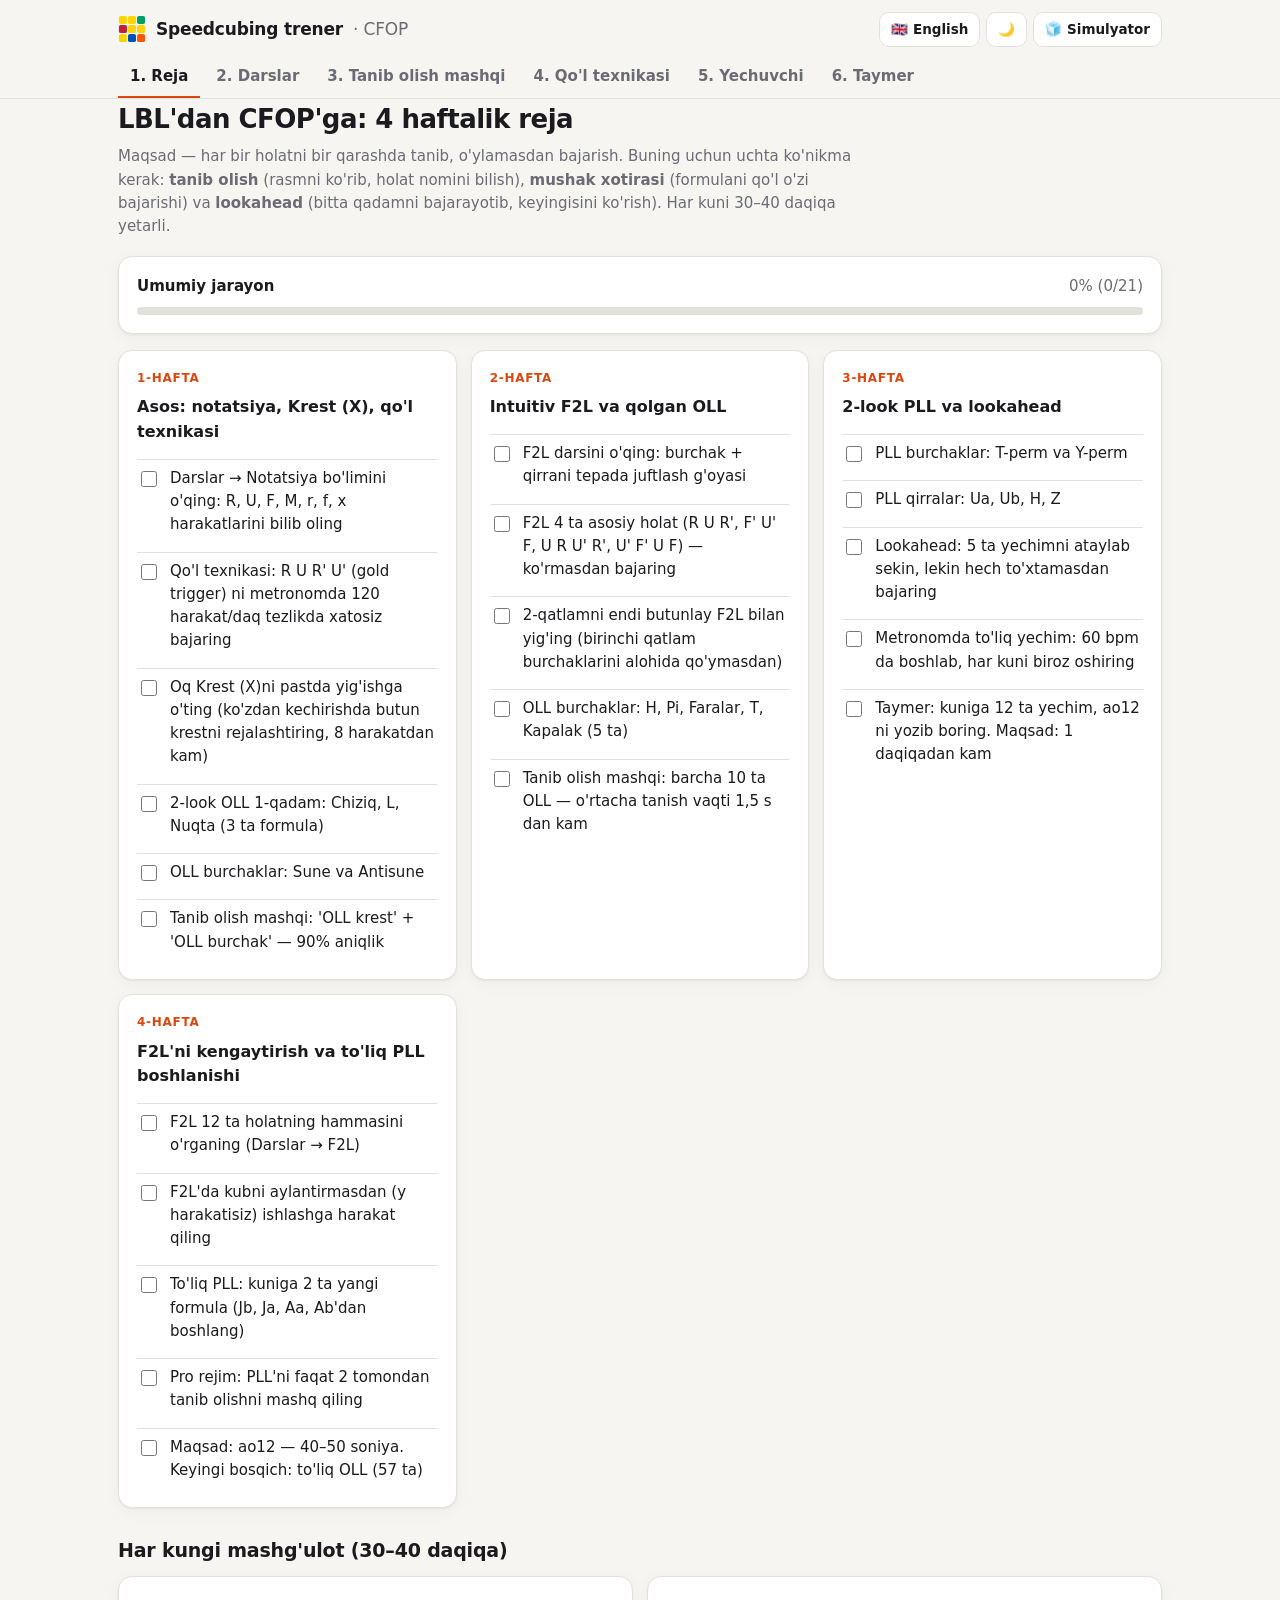
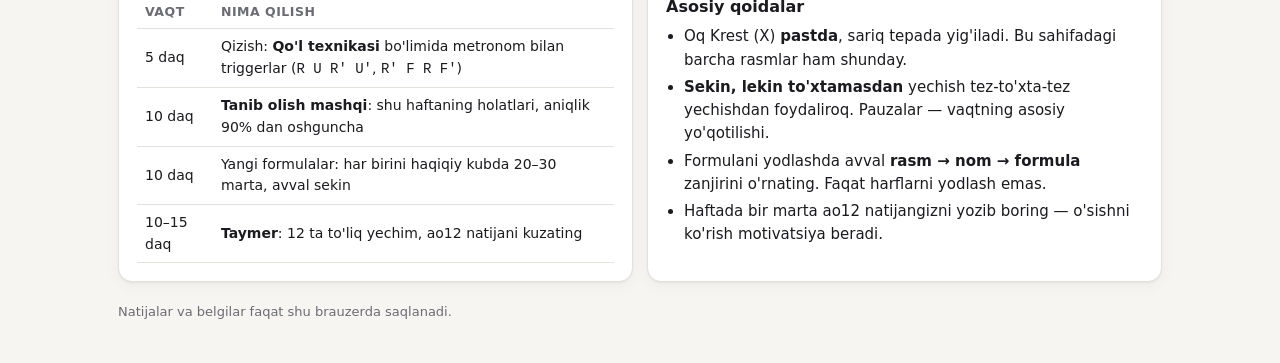
==== commit 0895ca3c: "add new sections & mobile friendly" ====
--- a/index.html
+++ b/index.html
@@ -2,7 +2,7 @@
 <html lang="uz">
 <head>
 <meta charset="utf-8">
-<meta name="viewport" content="width=device-width, initial-scale=1">
+<meta name="viewport" content="width=device-width, initial-scale=1, viewport-fit=cover">
 <title>Speedcubing trener — CFOP</title>
 <link rel="manifest" href="manifest.json">
 <meta name="theme-color" content="#141416">
@@ -29,7 +29,7 @@
 *{box-sizing:border-box}
 html,body{margin:0;background:var(--bg);color:var(--ink);font:15px/1.55 system-ui,-apple-system,"Segoe UI",Roboto,sans-serif}
 a{color:var(--accent)}
-header{position:sticky;top:0;z-index:10;background:color-mix(in srgb,var(--bg) 88%,transparent);backdrop-filter:blur(8px);border-bottom:1px solid var(--line)}
+header{position:sticky;top:0;z-index:10;padding-top:env(safe-area-inset-top);background:color-mix(in srgb,var(--bg) 88%,transparent);backdrop-filter:blur(8px);border-bottom:1px solid var(--line)}
 .wrap{max-width:1080px;margin:0 auto;padding:0 18px}
 .top{display:flex;align-items:center;gap:14px;padding:12px 0 0}
 .logo{display:flex;align-items:center;gap:10px;font-weight:700;font-size:17px;letter-spacing:-.01em;white-space:nowrap}
@@ -134,6 +134,55 @@
 .hist{font:13px var(--mono);color:var(--muted);word-spacing:3px;min-height:20px;max-height:80px;overflow:auto}
 .solved{color:var(--ok);font-weight:700}
 @media (max-width:560px){.logo .sub{display:none} .hbtn .lbl{display:none}}
+/* sub tabs */
+.subtabs{display:none;gap:4px;margin:0 0 16px;background:var(--code);padding:4px;border-radius:12px}
+.subtabs a{padding:7px 14px;border-radius:9px;text-decoration:none;color:var(--muted);font-weight:600;font-size:14px}
+.subtabs a.on{background:var(--panel);color:var(--ink);box-shadow:var(--shadow)}
+/* bottom nav (mobile) */
+.bnav{display:none}
+@media (max-width:760px){
+  nav#nav{display:none}
+  .subtabs{display:inline-flex}
+  .desk-only{display:none}
+  .top{padding-bottom:10px}
+  .bnav{display:flex;position:fixed;left:0;right:0;bottom:0;z-index:30;background:color-mix(in srgb,var(--panel) 94%,transparent);backdrop-filter:blur(10px);border-top:1px solid var(--line);padding:6px 4px calc(6px + env(safe-area-inset-bottom))}
+  .bnav a{flex:1;display:flex;flex-direction:column;align-items:center;gap:2px;text-decoration:none;color:var(--muted);font-size:11px;font-weight:600;padding:4px 0;border-radius:10px;min-width:0}
+  .bnav a svg{width:24px;height:24px}
+  .bnav a.on{color:var(--accent)}
+  main{padding-bottom:calc(84px + env(safe-area-inset-bottom))}
+  h1{font-size:22px} h2{font-size:18px}
+  .panel{padding:14px}
+  .answers{grid-template-columns:1fr 1fr}
+  .answers button{min-height:50px}
+  button{min-height:40px} button.icon{min-height:34px} .mgrid button{min-height:36px}
+  .timer{padding:60px 10px}
+  .sim{height:80vh}
+  .metro span{font-size:20px;padding:5px 8px}
+}
+/* finger lesson */
+.fcard .pic{height:150px;display:flex;align-items:center;justify-content:center}
+.who{font-size:12.5px;font-weight:700;color:var(--accent)}
+/* solver */
+.ftabs{display:grid;grid-template-columns:repeat(6,1fr);gap:6px}
+.ftabs button{display:flex;flex-direction:column;align-items:center;gap:3px;padding:6px 2px;font-size:12px;position:relative}
+.ftabs button.on{border-color:var(--accent);background:var(--accent-soft)}
+.ftabs .sw{width:22px;height:22px;border-radius:6px;border:1px solid rgba(0,0,0,.25)}
+.ftabs .ok{position:absolute;top:2px;right:4px;color:var(--ok);font-size:11px}
+.fgrid{display:grid;grid-template-columns:repeat(3,1fr);gap:6px;width:min(100%,260px);margin:0 auto;background:#111;padding:6px;border-radius:14px}
+.fgrid button{aspect-ratio:1;border-radius:9px;border:none;padding:0;min-height:0;font-size:20px;color:rgba(0,0,0,.45);font-weight:700}
+.fgrid button.cen{cursor:default;box-shadow:inset 0 0 0 3px rgba(0,0,0,.25)}
+.palette{display:flex;gap:8px;justify-content:center;flex-wrap:wrap}
+.palette button{width:46px;height:46px;border-radius:12px;padding:0;border:2px solid rgba(0,0,0,.25)}
+.palette button.on{outline:3px solid var(--accent);outline-offset:2px}
+.counts{display:flex;gap:6px;flex-wrap:wrap;justify-content:center;font-size:12px}
+.counts span{padding:2px 8px;border-radius:99px;background:var(--code)}
+.counts span.bad{background:var(--bad-soft);color:var(--bad)}
+.steps .step{display:flex;gap:10px;align-items:flex-start;padding:9px 8px;border-top:1px solid var(--line);cursor:pointer;border-radius:8px}
+.steps .step.cur{background:var(--accent-soft)}
+.steps .num{flex:none;width:24px;height:24px;border-radius:50%;background:var(--code);display:flex;align-items:center;justify-content:center;font-size:12px;font-weight:700}
+.steps .step.cur .num{background:var(--accent);color:#fff}
+.err{background:var(--bad-soft);color:var(--bad);border-radius:10px;padding:10px 12px;font-size:14px}
+.netmini g{cursor:pointer}
 </style>
 </head>
 <body>
@@ -159,13 +208,232 @@
   <section class="view" id="v-darslar"></section>
   <section class="view" id="v-mashq"></section>
   <section class="view" id="v-qollar"></section>
+  <section class="view" id="v-yechuvchi"></section>
   <section class="view" id="v-taymer"></section>
   <footer id="footer"></footer>
 </main>
 
+<nav class="bnav" id="bnav"></nav>
 <aside class="sim" id="sim"></aside>
 <div class="modal" id="modal"><div class="box" id="modalBox"></div></div>
 
+<script type="text/plain" id="solverSrc">
+// ===== Rubik solver core: Kociemba two-phase + CFOP (Krest, F2L) =====
+// Works in a Web Worker or Node. Derives all cubie move tables from a sticker model.
+var SOLVER = (function(){
+  // ---- sticker model (same convention as the page) ----
+  var SCH = {U:'Y',D:'W',F:'G',B:'B',R:'O',L:'R'};
+  var NRM = {U:[0,1,0],D:[0,-1,0],R:[1,0,0],L:[-1,0,0],F:[0,0,1],B:[0,0,-1]};
+  function faceOf(n){return n[1]===1?'U':n[1]===-1?'D':n[2]===1?'F':n[2]===-1?'B':n[0]===1?'R':'L';}
+  function solvedSt(){var st=[],N=[[1,0,0],[-1,0,0],[0,1,0],[0,-1,0],[0,0,1],[0,0,-1]];
+    for(var x=-1;x<=1;x++)for(var y=-1;y<=1;y++)for(var z=-1;z<=1;z++)for(var k=0;k<6;k++){var n=N[k],p=[x,y,z],a=n[0]?0:n[1]?1:2; if(p[a]===n[a]) st.push({p:p,n:n.slice(),c:SCH[faceOf(n)]});} return st;}
+  function rot(v,a,s){var x=v[0],y=v[1],z=v[2]; if(a===0)return s>0?[x,-z,y]:[x,z,-y]; if(a===1)return s>0?[z,y,-x]:[-z,y,x]; return s>0?[-y,x,z]:[y,-x,z];}
+  var FM={U:[1,1,-1],D:[1,-1,1],R:[0,1,-1],L:[0,-1,1],F:[2,1,-1],B:[2,-1,1]};
+  function stMove(st,f,amt){var d=FM[f];for(var k=0;k<amt;k++)for(var i=0;i<st.length;i++){var t=st[i];if(t.p[d[0]]===d[1]){t.p=rot(t.p,d[0],d[2]);t.n=rot(t.n,d[0],d[2]);}}return st;}
+  function stGet(st,p,n){for(var i=0;i<st.length;i++){var t=st[i];if(t.p[0]===p[0]&&t.p[1]===p[1]&&t.p[2]===p[2]&&t.n[0]===n[0]&&t.n[1]===n[1]&&t.n[2]===n[2])return t;}return null;}
+
+  // ---- cubie definitions ----
+  var CORN=[[[1,1,1],'URF'],[[-1,1,1],'UFL'],[[-1,1,-1],'ULB'],[[1,1,-1],'UBR'],[[1,-1,1],'DFR'],[[-1,-1,1],'DLF'],[[-1,-1,-1],'DBL'],[[1,-1,-1],'DRB']];
+  var EDGE=[[[1,1,0],'UR'],[[0,1,1],'UF'],[[-1,1,0],'UL'],[[0,1,-1],'UB'],[[1,-1,0],'DR'],[[0,-1,1],'DF'],[[-1,-1,0],'DL'],[[0,-1,-1],'DB'],[[1,0,1],'FR'],[[-1,0,1],'FL'],[[-1,0,-1],'BL'],[[1,0,-1],'BR']];
+  // facelet colours of a sticker state -> cubie; returns {cp,co,ep,eo} or {error}
+  function stickersToCubie(get){ // get(face, pos) -> colour
+    var cen={}; ['U','D','R','L','F','B'].forEach(function(f){cen[f]=get(f,NRM[f]);});
+    var cp=[],co=[],ep=[],eo=[], err=null;
+    var homeC=CORN.map(function(c){return c[1].split('').map(function(f){return cen[f];});});
+    var homeE=EDGE.map(function(e){return e[1].split('').map(function(f){return cen[f];});});
+    for(var i=0;i<8;i++){var fs=CORN[i][1].split(''),p=CORN[i][0];
+      var cols=fs.map(function(f){return get(f,p);});
+      var ori=-1; for(var k=0;k<3;k++) if(cols[k]===cen.U||cols[k]===cen.D) ori=k;
+      var piece=-1; for(var j=0;j<8;j++){var h=homeC[j]; if(ori>=0 && cols[ori]===h[0] && cols[(ori+1)%3]===h[1] && cols[(ori+2)%3]===h[2]) piece=j;}
+      if(piece<0) return {error:'corner',pos:CORN[i][1],cols:cols};
+      cp.push(piece); co.push(ori);
+    }
+    for(var i2=0;i2<12;i2++){var fs2=EDGE[i2][1].split(''),p2=EDGE[i2][0];
+      var c2=fs2.map(function(f){return get(f,p2);}); var piece2=-1, o2=0;
+      for(var j2=0;j2<12;j2++){var h2=homeE[j2]; if(c2[0]===h2[0]&&c2[1]===h2[1]){piece2=j2;o2=0;} else if(c2[0]===h2[1]&&c2[1]===h2[0]){piece2=j2;o2=1;}}
+      if(piece2<0) return {error:'edge',pos:EDGE[i2][1],cols:c2};
+      ep.push(piece2); eo.push(o2);
+    }
+    return {cp:cp,co:co,ep:ep,eo:eo};
+  }
+  function stToCubie(st){return stickersToCubie(function(f,p){var t=stGet(st,p,NRM[f]);return t?t.c:null;});}
+  function verify(c){ // returns null if solvable, else error code
+    var seenC=[],seenE=[]; for(var i=0;i<8;i++){ if(seenC[c.cp[i]]) return 'dupCorner'; seenC[c.cp[i]]=1; }
+    for(var j=0;j<12;j++){ if(seenE[c.ep[j]]) return 'dupEdge'; seenE[c.ep[j]]=1; }
+    var tw=0,fl=0; c.co.forEach(function(v){tw+=v;}); c.eo.forEach(function(v){fl+=v;});
+    if(tw%3) return 'twist'; if(fl%2) return 'flip';
+    if(parity(c.cp)!==parity(c.ep)) return 'parity';
+    return null;
+  }
+  function parity(p){var s=0;for(var i=0;i<p.length;i++)for(var j=i+1;j<p.length;j++)if(p[i]>p[j])s++;return s&1;}
+  function mul(a,b){var r={cp:[],co:[],ep:[],eo:[]};
+    for(var i=0;i<8;i++){r.cp[i]=a.cp[b.cp[i]];r.co[i]=(a.co[b.cp[i]]+b.co[i])%3;}
+    for(var j=0;j<12;j++){r.ep[j]=a.ep[b.ep[j]];r.eo[j]=(a.eo[b.ep[j]]+b.eo[j])%2;} return r;}
+  function idCube(){return {cp:[0,1,2,3,4,5,6,7],co:[0,0,0,0,0,0,0,0],ep:[0,1,2,3,4,5,6,7,8,9,10,11],eo:[0,0,0,0,0,0,0,0,0,0,0,0]};}
+
+  var FACES=['U','R','F','D','L','B']; // move m = face*3 + (power-1)
+  var MOVE_NAMES=[]; FACES.forEach(function(f){MOVE_NAMES.push(f,f+'2',f+"'");});
+  var MC=[]; // 18 move cubies
+  (function(){ for(var f=0;f<6;f++){ var base=stToCubie(stMove(solvedSt(),FACES[f],1)); var c=base;
+      for(var k=0;k<3;k++){ MC[f*3+k]=c; c=mul(c,base);} } })();
+
+  // ---- coordinates ----
+  var Cnk=[]; for(var n=0;n<13;n++){Cnk[n]=[];for(var k=0;k<13;k++)Cnk[n][k]=0;} for(n=0;n<13;n++){Cnk[n][0]=1;for(k=1;k<=n;k++)Cnk[n][k]=Cnk[n-1][k-1]+(k<=n-1?Cnk[n-1][k]:0);}
+  function getTwist(c){var t=0;for(var i=0;i<7;i++)t=t*3+c.co[i];return t;}
+  function setTwist(c,t){var s=0;for(var i=6;i>=0;i--){c.co[i]=t%3;s+=c.co[i];t=(t/3)|0;}c.co[7]=(3-s%3)%3;}
+  function getFlip(c){var t=0;for(var i=0;i<11;i++)t=t*2+c.eo[i];return t;}
+  function setFlip(c,t){var s=0;for(var i=10;i>=0;i--){c.eo[i]=t&1;s+=c.eo[i];t>>=1;}c.eo[11]=s&1;}
+  function getSlice(c){var a=0,x=0;for(var j=11;j>=0;j--){if(c.ep[j]>=8){a+=Cnk[11-j][x+1];x++;}}return a;}
+  var SLICE_REP=[]; (function(){ for(var a=0;a<12;a++)for(var b=a+1;b<12;b++)for(var d=b+1;d<12;d++)for(var e=d+1;e<12;e++){
+      var c=idCube(), pos=[a,b,d,e], o=0, s=8; c.ep=[]; for(var i=0;i<12;i++){ if(pos.indexOf(i)>=0) c.ep[i]=s++; else c.ep[i]=o++; }
+      SLICE_REP[getSlice(c)]=c.ep.slice(); } })();
+  function permIdx(arr){var n=arr.length,idx=0;for(var i=0;i<n;i++){var cnt=0;for(var j=i+1;j<n;j++)if(arr[j]<arr[i])cnt++;idx=idx*(n-i)+cnt;}return idx;}
+  function idxPerm(idx,n){var digits=[];for(var i=n-1;i>=0;i--){digits[i]=idx%(n-i);idx=(idx/(n-i))|0;}var avail=[];for(i=0;i<n;i++)avail.push(i);var out=[];for(i=0;i<n;i++){out.push(avail.splice(digits[i],1)[0]);}return out;}
+  function getCperm(c){return permIdx(c.cp);}
+  function getUDperm(c){return permIdx(c.ep.slice(0,8));}
+  function getSperm(c){return permIdx(c.ep.slice(8).map(function(v){return v-8;}));}
+
+  var P2MOVES=[0,1,2,9,10,11,4,13,7,16]; // U U2 U' D D2 D' R2 L2 F2 B2
+  var ready=false, twM, flM, slM, cpM, udM, spM, prTS, prFS, prCS, prUS;
+  // CFOP tables
+  var crossDist, pairDist=[], eTo=[], eFl=[], cTo=[], cTw=[];
+
+  function init(){
+    if(ready) return;
+    var i,m,c,d;
+    twM=new Uint16Array(2187*18); flM=new Uint16Array(2048*18); slM=new Uint16Array(495*18);
+    for(i=0;i<2187;i++){c=idCube();setTwist(c,i);for(m=0;m<18;m++)twM[i*18+m]=getTwist(mul(c,MC[m]));}
+    for(i=0;i<2048;i++){c=idCube();setFlip(c,i);for(m=0;m<18;m++)flM[i*18+m]=getFlip(mul(c,MC[m]));}
+    for(i=0;i<495;i++){c=idCube();c.ep=SLICE_REP[i].slice();for(m=0;m<18;m++)slM[i*18+m]=getSlice(mul(c,MC[m]));}
+    cpM=new Uint16Array(40320*10); udM=new Uint16Array(40320*10); spM=new Uint8Array(24*10);
+    for(i=0;i<40320;i++){c=idCube();c.cp=idxPerm(i,8);for(m=0;m<10;m++)cpM[i*10+m]=getCperm(mul(c,MC[P2MOVES[m]]));}
+    for(i=0;i<40320;i++){c=idCube();c.ep=idxPerm(i,8).concat([8,9,10,11]);for(m=0;m<10;m++)udM[i*10+m]=getUDperm(mul(c,MC[P2MOVES[m]]));}
+    for(i=0;i<24;i++){c=idCube();c.ep=[0,1,2,3,4,5,6,7].concat(idxPerm(i,4).map(function(v){return v+8;}));for(m=0;m<10;m++)spM[i*10+m]=getSperm(mul(c,MC[P2MOVES[m]]));}
+    prTS=bfs(2187,495,twM,slM,18); prFS=bfs(2048,495,flM,slM,18);
+    prCS=bfs(40320,24,cpM,spM,10); prUS=bfs(40320,24,udM,spM,10);
+    // piece-level move maps for CFOP
+    for(m=0;m<18;m++){eTo[m]=[];eFl[m]=[];cTo[m]=[];cTw[m]=[];
+      for(i=0;i<12;i++){eTo[m][MC[m].ep[i]]=i;eFl[m][MC[m].ep[i]]=MC[m].eo[i];}
+      for(i=0;i<8;i++){cTo[m][MC[m].cp[i]]=i;cTw[m][MC[m].cp[i]]=MC[m].co[i];}}
+    // cross table: 4 edges (pieces 4..7), each pos*2+ori (0..23)
+    crossDist=new Int8Array(331776).fill(-1);
+    var start=crossIndex([4,5,6,7],[0,0,0,0]); crossDist[start]=0; var frontier=[start], depth=0;
+    while(frontier.length){var next=[];for(var f=0;f<frontier.length;f++){var idx=frontier[f],pos=[],ori=[],t=idx;
+        for(var k=0;k<4;k++){var v=t%24;t=(t/24)|0;pos.push(v>>1);ori.push(v&1);}
+        for(m=0;m<18;m++){var np=[],no=[];for(k=0;k<4;k++){np.push(eTo[m][pos[k]]);no.push(ori[k]^eFl[m][pos[k]]);}
+          var ni=crossIndex(np,no); if(crossDist[ni]<0){crossDist[ni]=depth+1;next.push(ni);}}}
+      frontier=next;depth++;}
+    for(var p=0;p<4;p++){var tab=new Int8Array(576).fill(-1),s0=pairIndex(4+p,0,8+p,0);tab[s0]=0;var fr=[s0],dp=0;
+      while(fr.length){var nx=[];for(var q=0;q<fr.length;q++){var id=fr[q],e=id%24,cc=(id/24)|0,cpos=(cc/3)|0,cori=cc%3,epos=e>>1,eori=e&1;
+          for(m=0;m<18;m++){var ni2=pairIndex(cTo[m][cpos],(cori+cTw[m][cpos])%3,eTo[m][epos],eori^eFl[m][epos]); if(tab[ni2]<0){tab[ni2]=dp+1;nx.push(ni2);}}}
+        fr=nx;dp++;}
+      pairDist[p]=tab;}
+    ready=true;
+  }
+  function crossIndex(pos,ori){var idx=0;for(var k=3;k>=0;k--)idx=idx*24+pos[k]*2+ori[k];return idx;}
+  function pairIndex(cpos,cori,epos,eori){return (cpos*3+cori)*24+epos*2+eori;}
+  function bfs(n1,n2,m1,m2,nm){var tab=new Int8Array(n1*n2).fill(-1);tab[0]=0;var done=1,depth=0,total=n1*n2;
+    while(done<total){var found=0;for(var i=0;i<total;i++){if(tab[i]!==depth)continue;var a=(i/n2)|0,b=i%n2;
+        for(var m=0;m<nm;m++){var j=m1[a*nm+m]*n2+m2[b*nm+m];if(tab[j]<0){tab[j]=depth+1;done++;found++;}}}
+      depth++; if(!found)break;} return tab;}
+
+  // ---- two-phase search ----
+  function kociemba(cube,opts){
+    init(); opts=opts||{}; var maxLen=opts.maxLen||23, timeLimit=opts.time||1500, t0=Date.now();
+    var best=null, bestLen=maxLen+1, sol1=[], tw0=getTwist(cube), fl0=getFlip(cube), sl0=getSlice(cube);
+    function axisSkip(f,last){ return last>=0 && (f===last || (f%3===last%3 && f<last)); }
+    function phase2(c, d1){
+      var cp=getCperm(c), ud=getUDperm(c), sp=getSperm(c), sol2=[];
+      var lim=bestLen-1-d1; if(lim<0) return;
+      for(var d2=0; d2<=Math.min(lim,18); d2++){ if(s2(cp,ud,sp,d2,sol1.length?Math.floor(sol1[sol1.length-1]/3):-1)){ best=sol1.concat(sol2); bestLen=best.length; return; } }
+      function s2(cp,ud,sp,depth,last){
+        if(depth===0) return cp===0&&ud===0&&sp===0;
+        if(Math.max(prCS[cp*24+sp],prUS[ud*24+sp])>depth) return false;
+        for(var mi=0;mi<10;mi++){var mv=P2MOVES[mi],f=Math.floor(mv/3); if(axisSkip(f,last)) continue;
+          sol2.push(mv); if(s2(cpM[cp*10+mi],udM[ud*10+mi],spM[sp*10+mi],depth-1,f)) return true; sol2.pop();}
+        return false;
+      }
+    }
+    var stop=false;
+    function s1(tw,fl,sl,depth,last){
+      if(stop) return;
+      if(depth===0){
+        if(tw===0&&fl===0&&sl===0){
+          if(sol1.length>0){var lm=sol1[sol1.length-1]; if(P2MOVES.indexOf(lm)>=0) return;}
+          var c=cube; for(var i=0;i<sol1.length;i++) c=mul(c,MC[sol1[i]]);
+          phase2(c,sol1.length);
+          if(best && Date.now()-t0>timeLimit) stop=true;
+        }
+        return;
+      }
+      if(Math.max(prTS[tw*495+sl],prFS[fl*495+sl])>depth) return;
+      for(var m=0;m<18;m++){var f=Math.floor(m/3); if(axisSkip(f,last)) continue;
+        sol1.push(m); s1(twM[tw*18+m],flM[fl*18+m],slM[sl*18+m],depth-1,f); sol1.pop(); if(stop) return;}
+    }
+    for(var d1=0; d1<bestLen && !stop; d1++){ s1(tw0,fl0,sl0,d1,-1); if(Date.now()-t0>timeLimit*4 && best) break; }
+    return best? best.map(function(m){return MOVE_NAMES[m];}) : null;
+  }
+
+  // ---- CFOP: Krest + F2L (library of optimal algs for FR slot, mapped to other slots) ----
+  var F2L_LIB=[[0, 0, 0, 0, "R U2 R' U' R U R'"], [0, 0, 0, 1, "U2 R B U B2 R B R2"], [0, 0, 1, 0, "U2 R2 U2 R' U' R U' R2"], [0, 0, 1, 1, "F' U2 F U F' U' F"], [0, 0, 2, 0, "R B U2 B' R'"], [0, 0, 2, 1, "U' F' U2 F2 R' F' R"], [0, 0, 3, 0, "U R U B' R B R2"], [0, 0, 3, 1, "F' L' U2 L F"], [0, 0, 8, 0, "R2 U R2 U R2 U2 R2"], [0, 0, 8, 1, "R U' R' F' U2 F"], [0, 1, 0, 0, "U2 R2 U R' U R U2 R2"], [0, 1, 0, 1, "R U' R' U2 F' U' F"], [0, 1, 1, 0, "R U' B U2 B' U2 R'"], [0, 1, 1, 1, "U2 F' U2 F"], [0, 1, 2, 0, "F2 U' L' U L F2"], [0, 1, 2, 1, "R2 B U B' U' R2"], [0, 1, 3, 0, "R U R'"], [0, 1, 3, 1, "R2 U2 F R2 F' U2 R2"], [0, 1, 8, 0, "U R U2 B U2 B' R'"], [0, 1, 8, 1, "U F' U' F U' R U R'"], [0, 2, 0, 0, "U R U' R'"], [0, 2, 0, 1, "F U2 F2 U' F2 U' F'"], [0, 2, 1, 0, "R U2 B U B' U R'"], [0, 2, 1, 1, "U F' U F U' F' U' F"], [0, 2, 2, 0, "R U B U2 B' U R'"], [0, 2, 2, 1, "F' U' F"], [0, 2, 3, 0, "F2 L' U' L U F2"], [0, 2, 3, 1, "R2 U B U' B' R2"], [0, 2, 8, 0, "U2 R B U2 B' U2 R'"], [0, 2, 8, 1, "U2 R U R' U2 F' U2 F"], [1, 0, 0, 0, "R U B' R B R2"], [1, 0, 0, 1, "U F' L F' L' F2"], [1, 0, 1, 0, "U R2 U2 F R F' U2 R2"], [1, 0, 1, 1, "U R B U B2 R B R2"], [1, 0, 2, 0, "U R2 U2 R' U' R U' R2"], [1, 0, 2, 1, "U F2 U2 R' F' R U2 F2"], [1, 0, 3, 0, "U R B' R B R2"], [1, 0, 3, 1, "U2 F' U2 F2 R' F' R"], [1, 0, 8, 0, "R U' B U2 B' U R'"], [1, 0, 8, 1, "R U2 R' F' U' F"], [1, 1, 0, 0, "U' R U R'"], [1, 1, 0, 1, "F' U2 F U F' U2 F"], [1, 1, 1, 0, "U R2 U R' U R U2 R2"], [1, 1, 1, 1, "U' R U' R' U2 F' U' F"], [1, 1, 2, 0, "F' U2 F U' R U R'"], [1, 1, 2, 1, "U F' U2 F"], [1, 1, 3, 0, "U' F2 U' L' U L F2"], [1, 1, 3, 1, "U F' L' U' L U2 F"], [1, 1, 8, 0, "R U2 B U2 B' R'"], [1, 1, 8, 1, "F' U' F U' R U R'"], [1, 2, 0, 0, "U R B U B' U2 R'"], [1, 2, 0, 1, "U' R2 U B U' B' R2"], [1, 2, 1, 0, "R U' R'"], [1, 2, 1, 1, "U2 R U2 R' U F' U' F"], [1, 2, 2, 0, "U' R U2 B U B' U R'"], [1, 2, 2, 1, "F' U F U' F' U' F"], [1, 2, 3, 0, "R U B U2 B' U2 R'"], [1, 2, 3, 1, "U' F' U' F"], [1, 2, 8, 0, "U R B U2 B' U2 R'"], [1, 2, 8, 1, "U R U R' U2 F' U2 F"], [2, 0, 0, 0, "R B' R B R2"], [2, 0, 0, 1, "U F' U2 F2 R' F' R"], [2, 0, 1, 0, "U' R U B' R B R2"], [2, 0, 1, 1, "F' L F' L' F2"], [2, 0, 2, 0, "R2 U2 F R F' U2 R2"], [2, 0, 2, 1, "R B U B2 R B R2"], [2, 0, 3, 0, "R2 U2 R' U' R U' R2"], [2, 0, 3, 1, "F2 U2 R' F' R U2 F2"], [2, 0, 8, 0, "R U' B U B' U R'"], [2, 0, 8, 1, "U F' U2 F R U R'"], [2, 1, 0, 0, "U2 F2 U' L' U L F2"], [2, 1, 0, 1, "F' L' U' L U2 F"], [2, 1, 1, 0, "U2 R U R'"], [2, 1, 1, 1, "U F' U' L' U2 L U2 F"], [2, 1, 2, 0, "R2 U R' U R U2 R2"], [2, 1, 2, 1, "U2 R U' R' U2 F' U' F"], [2, 1, 3, 0, "U2 R U' B U2 B' U2 R'"], [2, 1, 3, 1, "F' U2 F"], [2, 1, 8, 0, "F' L' U2 L U2 F"], [2, 1, 8, 1, "F' U F U R U R'"], [2, 2, 0, 0, "U R U2 R' U2 R U' R'"], [2, 2, 0, 1, "U2 F' U' F"], [2, 2, 1, 0, "R B U B' U2 R'"], [2, 2, 1, 1, "U2 R2 U B U' B' R2"], [2, 2, 2, 0, "R U2 R'"], [2, 2, 2, 1, "U R U2 R' U F' U' F"], [2, 2, 3, 0, "U2 R U2 B U B' U R'"], [2, 2, 3, 1, "F2 U' F U' F' U2 F2"], [2, 2, 8, 0, "R B U2 B' U2 R'"], [2, 2, 8, 1, "R U R' U2 F' U2 F"], [3, 0, 0, 0, "U' R2 U2 R' U' R U' R2"], [3, 0, 0, 1, "U F' U2 F U F' U' F"], [3, 0, 1, 0, "U R B U2 B' R'"], [3, 0, 1, 1, "F' U2 F2 R' F' R"], [3, 0, 2, 0, "U2 R U B' R B R2"], [3, 0, 2, 1, "U F' L' U2 L F"], [3, 0, 3, 0, "U R U2 R' U' R U R'"], [3, 0, 3, 1, "U' R B U B2 R B R2"], [3, 0, 8, 0, "F' U L' U2 L U' F"], [3, 0, 8, 1, "F' U2 F R U R'"], [3, 1, 0, 0, "U R U' B U2 B' U2 R'"], [3, 1, 0, 1, "F' U F"], [3, 1, 1, 0, "U F2 U' L' U L F2"], [3, 1, 1, 1, "U R2 B U B' U' R2"], [3, 1, 2, 0, "U R U R'"], [3, 1, 2, 1, "F' U' L' U2 L U2 F"], [3, 1, 3, 0, "R U' R' U R U R'"], [3, 1, 3, 1, "U R U' R' U2 F' U' F"], [3, 1, 8, 0, "U2 R U2 B U2 B' R'"], [3, 1, 8, 1, "U2 F' U' F U' R U R'"], [3, 2, 0, 0, "U R U2 B U B' U R'"], [3, 2, 0, 1, "U2 F' U F U' F' U' F"], [3, 2, 1, 0, "R U2 R' U2 R U' R'"], [3, 2, 1, 1, "U F' U' F"], [3, 2, 2, 0, "U F2 L' U' L U F2"], [3, 2, 2, 1, "U R2 U B U' B' R2"], [3, 2, 3, 0, "U2 R U' R'"], [3, 2, 3, 1, "R U2 R' U F' U' F"], [3, 2, 8, 0, "F' U2 L' U2 L F"], [3, 2, 8, 1, "R U R' U F' U' F"], [4, 0, 0, 0, "R' U2 B' R' B U2 R"], [4, 0, 0, 1, "R U2 R' U2 F' U' F"], [4, 0, 1, 0, "F' U2 F U2 R U R'"], [4, 0, 1, 1, "R' U2 B' R B U2 R"], [4, 0, 2, 0, "R U2 B U2 B' U2 R'"], [4, 0, 2, 1, "R U R' U' F' U' F"], [4, 0, 3, 0, "R U2 B U B' U2 R'"], [4, 0, 3, 1, "F U2 L F2 L' U2 F'"], [4, 0, 8, 1, "R U' R U2 F R2 F' U2 R2"], [4, 1, 0, 0, "R U2 B' R B R2"], [4, 1, 0, 1, "U2 R' F R F2 U' F"], [4, 1, 1, 0, "U2 R B U2 B' U R'"], [4, 1, 1, 1, "U R' F R F2 U' F"], [4, 1, 2, 0, "U R B U2 B' U R'"], [4, 1, 2, 1, "R' F R F2 U' F"], [4, 1, 3, 0, "R B U2 B' U R'"], [4, 1, 3, 1, "R U' R' F' U' F"], [4, 1, 8, 0, "R U2 R U2 F R F' U2 R2"], [4, 1, 8, 1, "R U2 B U B2 R B R2"], [4, 2, 0, 0, "U2 R2 B' R' B U2 R'"], [4, 2, 0, 1, "U R U2 R' F' U2 F"], [4, 2, 1, 0, "U R2 B' R' B U2 R'"], [4, 2, 1, 1, "R U2 R' F' U2 F"], [4, 2, 2, 0, "R2 B' R' B U2 R'"], [4, 2, 2, 1, "F' L' U2 L U' F"], [4, 2, 3, 0, "R U' B U2 B' R'"], [4, 2, 3, 1, "U2 R U2 R' F' U2 F"], [4, 2, 8, 0, "R U2 R U R' U R U2 R2"], [4, 2, 8, 1, "R U' R' F' L' U2 L F"]];
+  var SLOT_MAP=[{},{R:'F',F:'L',L:'B',B:'R'},{R:'L',F:'B',L:'R',B:'F'},{R:'B',F:'R',B:'L',L:'F'}];
+  function mapAlg(alg,slot){var mp=SLOT_MAP[slot];return alg.split(' ').map(function(t){var f=t[0];return (mp[f]||f)+t.slice(1);});}
+  function nameToMove(t){var f=FACES.indexOf(t[0]);var a=t.length===1?0:t[1]==='2'?1:2;return f*3+a;}
+  var LIB_MOVES=null, EXTRACT=null;
+  function cfopF2L(cube){
+    init();
+    if(!LIB_MOVES){LIB_MOVES=[];EXTRACT=[];for(var s=0;s<4;s++){LIB_MOVES[s]=F2L_LIB.map(function(r){return mapAlg(r[4],s).map(nameToMove);});
+      EXTRACT[s]=[mapAlg("R U R'",s).map(nameToMove),mapAlg("R U' R'",s).map(nameToMove),mapAlg("R U2 R'",s).map(nameToMove)];}}
+    var st={eP:[],eO:[],cP:[],cO:[]}, i;
+    for(i=0;i<12;i++){st.eP[cube.ep[i]]=i;st.eO[cube.ep[i]]=cube.eo[i];}
+    for(i=0;i<8;i++){st.cP[cube.cp[i]]=i;st.cO[cube.cp[i]]=cube.co[i];}
+    function mv(s,m){var r={eP:s.eP.slice(),eO:s.eO.slice(),cP:s.cP.slice(),cO:s.cO.slice()},k;
+      for(k=0;k<12;k++){r.eP[k]=eTo[m][s.eP[k]];r.eO[k]=s.eO[k]^eFl[m][s.eP[k]];}
+      for(k=0;k<8;k++){r.cP[k]=cTo[m][s.cP[k]];r.cO[k]=(s.cO[k]+cTw[m][s.cP[k]])%3;} return r;}
+    function seq(s,ms){for(var k=0;k<ms.length;k++)s=mv(s,ms[k]);return s;}
+    function crossOK(s){for(var k=4;k<8;k++)if(s.eP[k]!==k||s.eO[k])return false;return true;}
+    function pairOK(s,p){return s.cP[4+p]===4+p&&s.cO[4+p]===0&&s.eP[8+p]===8+p&&s.eO[8+p]===0;}
+    var steps=[];
+    // Krest: exact table descent
+    var cross=[],g=0;
+    function cIdx(s){return crossIndex([s.eP[4],s.eP[5],s.eP[6],s.eP[7]],[s.eO[4],s.eO[5],s.eO[6],s.eO[7]]);}
+    while(crossDist[cIdx(st)]>0&&g++<20){var cur=crossDist[cIdx(st)];for(var m=0;m<18;m++){var n2=mv(st,m);if(crossDist[cIdx(n2)]===cur-1){cross.push(m);st=n2;break;}}}
+    steps.push({type:'cross',moves:cross.map(function(m){return MOVE_NAMES[m];})});
+    var guard=0;
+    while(guard++<12){
+      var solved=[0,1,2,3].map(function(p){return pairOK(st,p);});
+      if(solved.indexOf(false)<0) break;
+      var best=null;
+      function tryLib(base,pre){
+        for(var p=0;p<4;p++){ if(solved[p]) continue;
+          for(var a=0;a<LIB_MOVES[p].length;a++){var ms=LIB_MOVES[p][a]; if(best && pre.length+ms.length>=best.moves.length) continue;
+            var r=seq(base,ms); if(!crossOK(r)||!pairOK(r,p)) continue; var ok=true;
+            for(var q=0;q<4;q++) if(solved[q]&&!pairOK(r,q)){ok=false;break;}
+            if(ok) best={pair:p,moves:pre.concat(ms),state:r};}}
+      }
+      tryLib(st,[]);
+      if(!best){ for(var q=0;q<4;q++){ if(solved[q]) continue; for(var x=0;x<3;x++){ tryLib(seq(st,EXTRACT[q][x]),EXTRACT[q][x]); } } }
+      if(!best) return {steps:steps,error:'f2l'};
+      st=best.state; steps.push({type:'f2l',pair:best.pair,moves:best.moves.map(function(m){return MOVE_NAMES[m];})});
+    }
+    return {steps:steps};
+  }
+  return {init:init, kociemba:kociemba, cfopF2L:cfopF2L, stickersToCubie:stickersToCubie, verify:verify, mul:mul, MC:MC, MOVE_NAMES:MOVE_NAMES, idCube:idCube, stToCubie:stToCubie, solvedSt:solvedSt, stMove:stMove};
+})();
+
+
+function SOLVER_HANDLE(d){
+  try{
+    if(d.cmd==='init'){SOLVER.init();return {id:d.id,ok:1};}
+    var st=d.st, N={U:[0,1,0],D:[0,-1,0],R:[1,0,0],L:[-1,0,0],F:[0,0,1],B:[0,0,-1]};
+    var get=function(f,p){var n=N[f];for(var i=0;i<st.length;i++){var t=st[i];if(t.p[0]===p[0]&&t.p[1]===p[1]&&t.p[2]===p[2]&&t.n[0]===n[0]&&t.n[1]===n[1]&&t.n[2]===n[2])return t.c;}return null;};
+    var c=SOLVER.stickersToCubie(get);
+    if(c.error) return {id:d.id,error:c.error,pos:c.pos,cols:c.cols};
+    var v=SOLVER.verify(c); if(v) return {id:d.id,error:v};
+    return {id:d.id, short:SOLVER.kociemba(c,{time:900}), cfop:SOLVER.cfopF2L(c)};
+  }catch(err){ return {id:d.id,error:'crash',msg:String(err)}; }
+}
+</script>
 <script>
 // ===================== STORAGE & LANGUAGE =====================
 const KEY='cubeTrainer.v1';
@@ -252,7 +520,7 @@
 // ===================== DATA =====================
 // [id, uzName, enName, alg, uzHint, enHint]
 const SETS = {
- oll1:{title:["2-look OLL · 1: sariq xoch","2-look OLL · 1: yellow cross"],short:["OLL xoch","OLL cross"],view:'oll-edge',pic:'top',cases:[
+ oll1:{title:["2-look OLL · 1: sariq Krest (X)","2-look OLL · 1: yellow cross"],short:["OLL krest","OLL cross"],view:'oll-edge',pic:'top',cases:[
   ['line',"Chiziq","Line","F R U R' U' F'","Tepada ikki qarama-qarshi sariq qirra. Chiziqni gorizontal (chapdan o'ngga) ushlang.","Two opposite yellow edges on top. Hold the line horizontally (left to right)."],
   ['L',"L shakli","L shape","F U R U' R' F'","Ikki qo'shni sariq qirra. Ularni orqa va chap tomonga (soat 12 va 9) qaratib ushlang.","Two adjacent yellow edges. Hold them at the back and left (12 and 9 o'clock)."],
   ['dot',"Nuqta","Dot","F R U R' U' F' f R U R' U' f'","Faqat markaz sariq, sariq qirra yo'q. Ikki qismni oraliq burilishsiz ketma-ket bajaring.","Only the center is yellow, no yellow edges. Do both halves back to back, with no U turn in between."]]},
@@ -325,7 +593,7 @@
     s+=rect(o+3*u+gap,o+(z+1)*u+gap/2,side,u-gap,stickerColor(stk(st,[1,1,z],[1,0,0]),view)); }
   return s+'</svg>';
 }
-function isoSVG(st,view,size){
+function isoSVG(st,view,size,overlay){
   size=size||170; const c=Math.cos(Math.PI/6), sc=size/6.3;
   const P=(X,Y,Z)=>[((X-Z)*c)*sc+size/2, (-Y+(X+Z)*0.5)*sc+size/2];
   let s=`<svg viewBox="0 0 ${size} ${size}" width="${size}" height="${size}" role="img">`;
@@ -337,6 +605,7 @@
     const pts=[[-k,-k],[k,-k],[k,k],[-k,k]].map(([a,b])=>{const q=ctr.slice(); q[tan[0]]+=a; q[tan[1]]+=b; return P(q[0],q[1],q[2]);});
     s+=`<polygon points="${pts.map(q=>q.map(v=>v.toFixed(1)).join(',')).join(' ')}" fill="${stickerColor(t,view)}" stroke="rgba(0,0,0,.3)" stroke-width="0.6" stroke-linejoin="round"/>`;
   }
+  if(overlay) s+=overlay(P,size);
   return s+'</svg>';
 }
 function netSVG(st,size){
@@ -368,34 +637,48 @@
 const copyBtn=(text,cls)=>`<button class="${cls||'icon ghost'}" data-copy="${text}" title="${L('Nusxa olish','Copy')}">⧉</button>`;
 
 // ===================== SHELL / ROUTING =====================
-const VIEWS=['reja','darslar','mashq','qollar','taymer'];
+const VIEWS=['reja','darslar','mashq','qollar','yechuvchi','taymer'];
+const ALIAS={metronom:'qollar'};
+const NAV_ICONS={
+ reja:'<svg viewBox="0 0 24 24" fill="none" stroke="currentColor" stroke-width="2" stroke-linecap="round" stroke-linejoin="round"><path d="M9 6h11M9 12h11M9 18h11"/><path d="M3.5 6l1.5 1.5L7.5 5M3.5 12l1.5 1.5L7.5 11M3.5 18l1.5 1.5L7.5 17"/></svg>',
+ darslar:'<svg viewBox="0 0 24 24" fill="none" stroke="currentColor" stroke-width="2" stroke-linecap="round" stroke-linejoin="round"><path d="M4 5a2 2 0 0 1 2-2h13v16H6a2 2 0 0 0-2 2z"/><path d="M4 21V5M8 7h7"/></svg>',
+ mashq:'<svg viewBox="0 0 24 24" fill="none" stroke="currentColor" stroke-width="2" stroke-linecap="round" stroke-linejoin="round"><circle cx="12" cy="12" r="9"/><circle cx="12" cy="12" r="5"/><circle cx="12" cy="12" r="1.2" fill="currentColor"/></svg>',
+ yechuvchi:'<svg viewBox="0 0 24 24" fill="none" stroke="currentColor" stroke-width="2" stroke-linejoin="round"><rect x="3" y="3" width="18" height="18" rx="3"/><path d="M9 3v18M15 3v18M3 9h18M3 15h18"/></svg>',
+ qollar:'',
+ taymer:'<svg viewBox="0 0 24 24" fill="none" stroke="currentColor" stroke-width="2" stroke-linecap="round" stroke-linejoin="round"><circle cx="12" cy="13" r="8"/><path d="M12 9v4l2.5 2M10 2h4M19 5l1.5-1.5"/></svg>'};
 function renderHeader(){
   document.documentElement.lang=DB.lang;
   $('appName').textContent=L('Speedcubing trener','Speedcubing trainer');
   document.title=L('Speedcubing trener — CFOP','Speedcubing trainer — CFOP');
   $('langBtn').innerHTML=DB.lang==='en'?'🇺🇿 <span class="lbl">O\'zbekcha</span>':'🇬🇧 <span class="lbl">English</span>';
   $('simBtn').innerHTML='🧊<span class="lbl"> '+L('Simulyator','Simulator')+'</span>';
-  const names=[L('1. Reja','1. Plan'),L('2. Darslar va holatlar','2. Lessons & cases'),L('3. Tanib olish mashqi','3. Recognition drill'),L("4. Qo'l texnikasi",'4. Finger tricks'),L('5. Taymer','5. Timer')];
-  $('nav').innerHTML=VIEWS.map((v,i)=>`<a href="#${v}">${names[i]}</a>`).join('');
+  const names=[L('Reja','Plan'),L('Darslar','Lessons'),L('Tanib olish mashqi','Recognition drill'),L("Qo'l texnikasi",'Finger tricks'),L('Yechuvchi','Solver'),L('Taymer','Timer')];
+  const short={mashq:L('Mashq','Practice')};
+  $('nav').innerHTML=VIEWS.map((v,i)=>`<a href="#${v}" data-v="${v}">${i+1}. ${names[i]}</a>`).join('');
+  $('bnav').innerHTML=VIEWS.filter(v=>v!=='qollar').map(v=>`<a href="#${v}" data-v="${v}">${NAV_ICONS[v]}<span>${short[v]||names[VIEWS.indexOf(v)]}</span></a>`).join('');
   $('footer').textContent=L("Natijalar va belgilar faqat shu brauzerda saqlanadi.","Your progress and times are saved in this browser only.");
   applyTheme(); markNav();
 }
-function markNav(){const v=curView(); document.querySelectorAll('#nav a').forEach(a=>a.classList.toggle('on',a.getAttribute('href')==='#'+v));}
-function curView(){const h=(location.hash||'#reja').slice(1); return VIEWS.includes(h)?h:'reja';}
-function route(){const v=curView(); VIEWS.forEach(k=>$('v-'+k).classList.toggle('on',k===v)); markNav(); if(v!=='qollar') metroStop(); window.scrollTo(0,0);}
+function markNav(){const v=curView(); document.querySelectorAll('#nav a').forEach(a=>a.classList.toggle('on',a.dataset.v===v)); const bv=v==='qollar'?'mashq':v; document.querySelectorAll('#bnav a').forEach(a=>a.classList.toggle('on',a.dataset.v===bv));}
+function rawHash(){return (location.hash||'#reja').slice(1);}
+function curView(){const h=rawHash(); return VIEWS.includes(h)?h:(ALIAS[h]||'reja');}
+function curSub(){return curView()==='qollar'?'metro':'rec';}
+function showSub(){ const sub=curSub(); document.querySelectorAll('.subtabs a').forEach(a=>a.classList.toggle('on',a.dataset.sub===sub)); }
+function route(){const v=curView(); VIEWS.forEach(k=>$('v-'+k).classList.toggle('on',k===v)); markNav(); showSub();
+  if(v!=='qollar') metroStop(); if(v==='yechuvchi') warmSolver(); window.scrollTo(0,0);}
 window.addEventListener('hashchange',route);
 function curTheme(){return DB.theme||(window.matchMedia&&matchMedia('(prefers-color-scheme: dark)').matches?'dark':'light');}
 function applyTheme(){const t=curTheme(); document.documentElement.dataset.theme=t; const tm=document.querySelector('meta[name=theme-color]'); if(tm) tm.content=t==='dark'?'#141416':'#f6f5f2'; const b=$('themeBtn'); b.textContent=t==='dark'?'☀️':'🌙'; b.title=t==='dark'?L("Yorug' rejim","Light mode"):L("Qorong'i rejim","Dark mode");}
 
 // ===================== PLAN =====================
 const PLAN=[
- {tag:["1-hafta","Week 1"],title:["Asos: notatsiya, xoch, qo'l texnikasi","Basics: notation, cross, finger tricks"],tasks:[
+ {tag:["1-hafta","Week 1"],title:["Asos: notatsiya, Krest (X), qo'l texnikasi","Basics: notation, cross, finger tricks"],tasks:[
   ["Darslar → Notatsiya bo'limini o'qing: R, U, F, M, r, f, x harakatlarini bilib oling","Lessons → read Notation: learn the R, U, F, M, r, f, x moves"],
-  ["Qo'l texnikasi: R U R' U' (sexy move) ni metronomda 120 harakat/daq tezlikda xatosiz bajaring","Finger tricks: do R U R' U' (sexy move) cleanly at 120 moves/min on the metronome"],
-  ["Oq xochni pastda yig'ishga o'ting (ko'zdan kechirishda butun xochni rejalashtiring, 8 harakatdan kam)","Switch to solving the white cross on the bottom (plan the whole cross during inspection, under 8 moves)"],
+  ["Qo'l texnikasi: R U R' U' (gold trigger) ni metronomda 120 harakat/daq tezlikda xatosiz bajaring","Finger tricks: do R U R' U' (gold trigger) cleanly at 120 moves/min on the metronome"],
+  ["Oq Krest (X)ni pastda yig'ishga o'ting (ko'zdan kechirishda butun krestni rejalashtiring, 8 harakatdan kam)","Switch to solving the white cross on the bottom (plan the whole cross during inspection, under 8 moves)"],
   ["2-look OLL 1-qadam: Chiziq, L, Nuqta (3 ta formula)","2-look OLL step 1: Line, L, Dot (3 algorithms)"],
   ["OLL burchaklar: Sune va Antisune","OLL corners: Sune and Antisune"],
-  ["Tanib olish mashqi: 'OLL xoch' + 'OLL burchak' — 90% aniqlik","Recognition drill: 'OLL cross' + 'OLL corners' — 90% accuracy"]]},
+  ["Tanib olish mashqi: 'OLL krest' + 'OLL burchak' — 90% aniqlik","Recognition drill: 'OLL cross' + 'OLL corners' — 90% accuracy"]]},
  {tag:["2-hafta","Week 2"],title:["Intuitiv F2L va qolgan OLL","Intuitive F2L and the rest of OLL"],tasks:[
   ["F2L darsini o'qing: burchak + qirrani tepada juftlash g'oyasi","Read the F2L lesson: pairing the corner and edge on top"],
   ["F2L 4 ta asosiy holat (R U R', F' U' F, U R U' R', U' F' U F) — ko'rmasdan bajaring","The 4 basic F2L cases (R U R', F' U' F, U R U' R', U' F' U F) — without looking"],
@@ -434,7 +717,7 @@
     <tr><td>10–15 ${L("daq","min")}</td><td>${L("<b>Taymer</b>: 12 ta to'liq yechim, ao12 natijani kuzating","<b>Timer</b>: 12 full solves, track your ao12")}</td></tr>
   </table></div>
   <div class="panel"><h3>${L("Asosiy qoidalar","Key rules")}</h3><ul class="clean">
-    <li>${L("Oq xoch <b>pastda</b>, sariq tepada yig'iladi. Bu sahifadagi barcha rasmlar ham shunday.","White cross on the <b>bottom</b>, yellow on top. Every picture here uses that orientation.")}</li>
+    <li>${L("Oq Krest (X) <b>pastda</b>, sariq tepada yig'iladi. Bu sahifadagi barcha rasmlar ham shunday.","White cross on the <b>bottom</b>, yellow on top. Every picture here uses that orientation.")}</li>
     <li>${L("<b>Sekin, lekin to'xtamasdan</b> yechish tez-to'xta-tez yechishdan foydaliroq. Pauzalar — vaqtning asosiy yo'qotilishi.","Solving <b>slowly but without pauses</b> beats fast-stop-fast. Pauses are where most time is lost.")}</li>
     <li>${L("Formulani yodlashda avval <b>rasm → nom → formula</b> zanjirini o'rnating. Faqat harflarni yodlash emas.","When learning an algorithm, build the <b>picture → name → algorithm</b> chain, not just the letters.")}</li>
     <li>${L("Haftada bir marta ao12 natijangizni yozib boring — o'sishni ko'rish motivatsiya beradi.","Write down your ao12 once a week — seeing progress keeps you going.")}</li></ul></div></div>`;
@@ -457,12 +740,12 @@
  <li>${L("<b>3D ko'rinish</b> (F2L): tepa, old (chapda) va o'ng tomon. Kulrang — ahamiyatsiz stikerlar.","<b>3D view</b> (F2L): top, front (left) and right faces. Gray stickers don't matter.")}</li>
  <li>${L("<b>OLL</b> rasmlarida faqat sariq muhim, qolgani kulrang.","In <b>OLL</b> pictures only yellow matters; everything else is gray.")}</li>
  <li>${L("Barcha holatlarda: sariq tepada, yashil oldda, to'q sariq o'ngda.","In every case: yellow on top, green in front, orange on the right.")}</li></ul></div></div>`;
- if(k==='cross') return `<h2 id="l-cross">${L("Cross — oq xoch (pastda)","Cross — the white cross (on the bottom)")}</h2>
+ if(k==='cross') return `<h2 id="l-cross">${L("Krest (X) — oq krest pastda","Cross — the white cross (on the bottom)")}</h2>
  <div class="grid g2"><div class="panel"><ul class="clean">
- <li>${L("LBL'da xochni tepada yig'ib, keyin ag'darasiz. CFOP'da xoch <b>darhol pastda</b> yig'iladi — shunda F2L juftlarini tepada ko'rib turasiz.","In LBL you build the cross on top and flip the cube. In CFOP the cross goes <b>straight to the bottom</b>, so you can see the F2L pairs on top.")}</li>
- <li>${L("Musobaqada 15 soniya ko'zdan kechirish bor. Shu vaqtda <b>butun xochni</b> boshida rejalashtiring.","Competitions give you 15 seconds of inspection. Use it to plan the <b>whole cross</b> in advance.")}</li>
- <li>${L("Yaxshi xoch — 8 harakat yoki kam. Avval xochni tepada rejalashtirib, keyin pastda bajarishni mashq qiling.","A good cross is 8 moves or fewer. Practice planning it, then executing it on the bottom.")}</li></ul></div>
- <div class="panel"><h3>${L("Mashq","Practice")}</h3><ul class="clean"><li>${L("Taymerda aralashtiring, 15 soniya qarang, keyin <b>kubga qaramasdan</b> xochni yig'ishga urinib ko'ring. Avval 2 ta qirra, keyin 3, keyin 4.","Scramble with the timer, inspect for 15 seconds, then try to build the cross <b>without looking</b>. Start with 2 edges, then 3, then 4.")}</li>
+ <li>${L("LBL'da krestni tepada yig'ib, keyin ag'darasiz. CFOP'da Krest (X) <b>darhol pastda</b> yig'iladi — shunda F2L juftlarini tepada ko'rib turasiz.","In LBL you build the cross on top and flip the cube. In CFOP the cross goes <b>straight to the bottom</b>, so you can see the F2L pairs on top.")}</li>
+ <li>${L("Musobaqada 15 soniya ko'zdan kechirish bor. Shu vaqtda <b>butun krestni</b> boshida rejalashtiring.","Competitions give you 15 seconds of inspection. Use it to plan the <b>whole cross</b> in advance.")}</li>
+ <li>${L("Yaxshi Krest (X) — 8 harakat yoki kam. Avval krestni tepada rejalashtirib, keyin pastda bajarishni mashq qiling.","A good cross is 8 moves or fewer. Practice planning it, then executing it on the bottom.")}</li></ul></div>
+ <div class="panel"><h3>${L("Mashq","Practice")}</h3><ul class="clean"><li>${L("Taymerda aralashtiring, 15 soniya qarang, keyin <b>kubga qaramasdan</b> krestni yig'ishga urinib ko'ring. Avval 2 ta qirra, keyin 3, keyin 4.","Scramble with the timer, inspect for 15 seconds, then try to build the cross <b>without looking</b>. Start with 2 edges, then 3, then 4.")}</li>
  <li>${L("Qirralarni qo'yishda <b>F2L slotlarini</b> (bo'sh burchak-qirra joylari) eslab qoling.","While placing edges, keep track of the <b>F2L slots</b> (empty corner-edge spots).")}</li></ul></div></div>`;
  if(k==='f2l') return `<h2 id="l-f2l">${L("F2L — birinchi ikki qatlam birga","F2L — the first two layers together")}</h2>
  <div class="grid g2"><div class="panel"><h3>${L("G'oya","The idea")}</h3><ul class="clean">
@@ -475,7 +758,7 @@
  <li>${L("Shu ikki savolga javob — holatni aniqlaydi. Quyidagi rasmlarda maqsad slot — old-o'ng.","Those two answers identify the case. In the pictures below the target slot is front-right.")}</li>
  <li>${L("Formulalarni yodlashdan ko'ra, <b>Qadamma-qadam</b> ko'rib, juft qanday hosil bo'lishini tushuning.","Rather than memorizing, use <b>Step by step</b> to see how the pair forms.")}</li></ul></div></div>`;
  if(k==='oll') return `<h2 id="l-oll">${L("OLL — tepani sariq qilish (2 qadamda)","OLL — making the top yellow (in 2 steps)")}</h2>
- <div class="tip">${L("Avval sariq xoch (3 holat), keyin burchaklar (7 holat). Burchaklarni tanishda <b>tepadagi sariq burchaklar sonini</b> sanang: 0 ta → H yoki Pi; 1 ta → Sune yoki Antisune; 2 ta → Faralar, T yoki Kapalak. Keyin yon tomondagi sariq stikerlarga qarang.","First the yellow cross (3 cases), then the corners (7 cases). To recognize corners, count the <b>yellow corners on top</b>: 0 → H or Pi; 1 → Sune or Antisune; 2 → Headlights, T or Bowtie. Then look at the yellow stickers on the sides.")}</div>`;
+ <div class="tip">${L("Avval sariq Krest (X) (3 holat), keyin burchaklar (7 holat). Burchaklarni tanishda <b>tepadagi sariq burchaklar sonini</b> sanang: 0 ta → H yoki Pi; 1 ta → Sune yoki Antisune; 2 ta → Faralar, T yoki Kapalak. Keyin yon tomondagi sariq stikerlarga qarang.","First the yellow cross (3 cases), then the corners (7 cases). To recognize corners, count the <b>yellow corners on top</b>: 0 → H or Pi; 1 → Sune or Antisune; 2 → Headlights, T or Bowtie. Then look at the yellow stickers on the sides.")}</div>`;
  if(k==='pll') return `<h2 id="l-pll">${L("PLL — tepa qatlamni joyiga qo'yish","PLL — permuting the last layer")}</h2>
  <div class="tip">${L("<b>Faralar</b> — bir tomondagi ikki burchak bir xil rang. <b>Blok</b> — burchak va qirra yonma-yon bir rang. <b>Qator</b> — butun tomon bir rang. Pro kubchilar PLL'ni faqat 2 ta tomonga qarab taniydi: faralar va bloklarni qidiradi. Har bir rasm ostida tomonlar tahlili berilgan.","<b>Headlights</b> — two corners on one side share a color. <b>Block</b> — a corner and edge next to each other share a color. <b>Bar</b> — a whole side is one color. Pros recognize PLL from just 2 sides by looking for headlights and blocks. Each picture has a side-by-side breakdown below it.")}</div>`;
 }
@@ -487,12 +770,74 @@
    <div class="row" style="gap:6px"><button class="sm" data-step="${k}|${c.id}">▶ ${L("Qadamma-qadam","Step by step")}</button><button class="sm" data-sim="${c.alg}">🧊 ${L("Simulyatorda","In simulator")}</button></div></div>`;
 }
 function renderLessonsView(){
-  const nav=[['l-notation',L('Notatsiya','Notation')],['l-cross','Cross'],['l-f2l','F2L'],['l-oll','OLL'],['l-pll','PLL']];
+  const nav=[['l-notation',L('Notatsiya','Notation')],['l-fingers',L('Barmoqlar','Fingers')],['l-cross',L('Krest (X)','Cross')],['l-f2l','F2L'],['l-oll','OLL'],['l-pll','PLL']];
   const block=k=>`<h3 style="margin:18px 0 10px">${ST(k)} <span class="muted" style="font-weight:500">· ${SETS[k].cases.length}</span></h3><div class="grid g3">${SETS[k].cases.map(c=>caseCard(k,c)).join('')}</div>`;
   $('v-darslar').innerHTML=`<h1>${L("Darslar va holatlar kutubxonasi","Lessons and case library")}</h1>
   <p class="lead">${L("Har bir holat rasmi formuladan hisoblab chizilgan — rasm aynan formula bajarilishidan oldingi holatni ko'rsatadi. Kubni rasmdagidek ushlang. <b>Qadamma-qadam</b> formulani harakat bo'yicha ko'rsatadi, <b>Simulyatorda</b> esa holatni 3D kubga yuklaydi.","Every picture is computed from its algorithm — it shows exactly the state before you run it. Hold the cube as pictured. <b>Step by step</b> walks through the moves; <b>In simulator</b> loads the case onto the 3D cube.")}</p>
   <div class="row" style="margin-bottom:8px">${nav.map(([id,n])=>`<button class="sm" data-jump="${id}">${n}</button>`).join('')}</div>
-  ${lessonText('notation')+lessonText('cross')+lessonText('f2l')+block('f2l')+lessonText('oll')+block('oll1')+block('oll2')+lessonText('pll')+block('pll1')+block('pll2')}`;
+  ${lessonText('notation')+fingerLesson()+lessonText('cross')+lessonText('f2l')+block('f2l')+lessonText('oll')+block('oll1')+block('oll2')+lessonText('pll')+block('pll1')+block('pll2')}`;
+}
+
+
+// ===================== FINGER LESSON =====================
+const FINGERS=[
+ ['R',["O'ng qo'l · bilak","Right hand · wrist"],["Bilakni yuqoriga (o'zingizdan nariga) burang. Barmoqlar emas, bilak ishlaydi; bosh barmoq old tomonda qoladi.","Turn your wrist up (away from you). The wrist does the work, not the fingers; your thumb stays on the front."]],
+ ["R'",["O'ng qo'l · bilak","Right hand · wrist"],["Bilakni pastga (o'zingizga tomon) burang.","Turn your wrist down (toward you)."]],
+ ['U',["O'ng ko'rsatkich","Right index"],["Barmoq tepa qatlamning o'ng-orqa burchagida turadi va uni o'zingizga tomon chertadi.","The finger rests on the back-right of the top layer and flicks it toward you."]],
+ ["U'",["Chap ko'rsatkich","Left index"],["Barmoq tepa qatlamning chap-orqa burchagida turadi va uni o'zingizga tomon chertadi.","The finger rests on the back-left of the top layer and flicks it toward you."]],
+ ['U2',["O'ng ko'rsatkich + o'rta","Right index + middle"],["Ketma-ket ikki chertish (double flick): avval ko'rsatkich, darhol o'rta barmoq.","Two flicks in a row (double flick): index, then immediately middle finger."]],
+ ['L',["Chap qo'l · bilak","Left hand · wrist"],["Chap bilakni pastga (o'zingizga tomon) burang.","Turn your left wrist down (toward you)."]],
+ ["L'",["Chap qo'l · bilak","Left hand · wrist"],["Chap bilakni yuqoriga (nariga) burang.","Turn your left wrist up (away from you)."]],
+ ['F',["O'ng ko'rsatkich","Right index"],["Old qatlamning o'ng-yuqori qismini pastga tortib burang. Bilak joyida qoladi.","Pull the top-right of the front layer down. The wrist stays put."]],
+ ["F'",["O'ng bosh barmoq","Right thumb"],["Old qatlamning o'ng-past qismini bosh barmoq bilan yuqoriga itaring.","Push the bottom-right of the front layer up with your thumb."]],
+ ['D',["Chap halqa barmoq","Left ring finger"],["Pastki qatlamni orqa tomondan chapga torting.","Pull the bottom layer to the left from the back."]],
+ ["D'",["O'ng halqa barmoq","Right ring finger"],["Pastki qatlamni orqa tomondan o'ngga torting.","Pull the bottom layer to the right from the back."]],
+ ["M'",["Chap halqa barmoq","Left ring finger"],["O'rta qatlamni pastki-orqa tomondan o'zingizga tomon itaring — old qismi yuqoriga chiqadi. H va Z-perm'da kerak.","Push the middle slice from the bottom-back toward you — the front goes up. Needed for H and Z-perm."]],
+ ['M',["Chap halqa yoki ko'rsatkich","Left ring or index"],["Teskari yo'nalish: pastki qismni orqaga itaring yoki tepasini o'zingizga torting.","The reverse: push the bottom away, or pull the top toward you."]],
+];
+function moveArrow(mv){
+  const m=parseTok(mv), [ax,pr]=MOVES[m.f];
+  const vis=t=>(t.n[1]===1&&t.p[1]===1)||(t.n[2]===1&&t.p[2]===1)||(t.n[0]===1&&t.p[0]===1);
+  let best=null;
+  for(const t of solvedCube()){ if(!vis(t)||!pr(t.p[ax])) continue;
+    const c={p:t.p.slice(),n:t.n.slice()}; move([c],m.f,m.a===2?1:m.a);
+    if(!vis(c)||c.n.join()===t.n.join()) continue;
+    const sc=t.p.filter(v=>v!==0).length; if(!best||sc<best.sc) best={a:t,b:c,sc}; }
+  if(!best) return null;
+  const A=best.a.p.map((v,i)=>v+best.a.n[i]*0.5), B=best.b.p.map((v,i)=>v+best.b.n[i]*0.5);
+  const M3=A.map((v,i)=>(v+B[i])/2*1.3);
+  return (P,size)=>{const a=P(...A),b=P(...B),c=P(...M3), id='ah'+Math.random().toString(36).slice(2,8);
+    const d=`M${a[0].toFixed(1)},${a[1].toFixed(1)} Q${c[0].toFixed(1)},${c[1].toFixed(1)} ${b[0].toFixed(1)},${b[1].toFixed(1)}`;
+    return `<defs><marker id="${id}" viewBox="0 0 10 10" refX="6" refY="5" markerWidth="4" markerHeight="4" orient="auto-start-reverse"><path d="M0,0 L10,5 L0,10 z" fill="#ff5a1f" stroke="#fff" stroke-width="1.2"/></marker></defs>
+      <path d="${d}" fill="none" stroke="#fff" stroke-width="${size*0.05}" stroke-linecap="round"/>
+      <path d="${d}" fill="none" stroke="#ff5a1f" stroke-width="${size*0.03}" stroke-linecap="round" marker-end="url(#${id})"/>
+      ${m.a===2?`<text x="${(b[0]+6).toFixed(1)}" y="${(b[1]-6).toFixed(1)}" font-size="${size*0.12}" font-weight="800" fill="#ff5a1f" stroke="#fff" stroke-width="0.8" font-family="system-ui">×2</text>`:''}`;};
+}
+function fingerLesson(){
+  const cards=FINGERS.map(([mv,who,how])=>`<div class="card fcard"><div class="pic" data-fpic="${mv}">${isoSVG(solvedCube(),'pll',140,moveArrow(mv))}</div>
+    <div class="row" style="justify-content:space-between"><span class="alg" style="font-size:18px">${mv}</span><button class="sm" data-fplay="${mv}">▶ ${L("Ko'rish",'Show')}</button></div>
+    <div class="who">${L(...who)}</div><div class="hint">${L(...how)}</div></div>`).join('');
+  return `<h2 id="l-fingers">${L("Qo'l texnikasi: qaysi barmoq qaysi qatlamni buradi","Finger technique: which finger turns which layer")}</h2>
+  <div class="grid g2" style="margin-bottom:14px">
+   <div class="panel"><h3>${L("Asosiy ushlash (home grip)","Home grip")}</h3><ul class="clean">
+    <li>${L("Bosh barmoqlar <b>old tomonda</b>, pastki-o'rta qatlam atrofida.","Thumbs on the <b>front</b>, around the bottom and middle layers.")}</li>
+    <li>${L("Ko'rsatkichlar <b>tepa qatlamning orqa burchaklarida</b> turadi — U va U' uchun tayyor.","Index fingers rest on the <b>back corners of the top layer</b>, ready for U and U'.")}</li>
+    <li>${L("Qolgan barmoqlar orqada. Kubni kaft bilan emas, <b>barmoq uchlari</b> bilan yengil ushlang.","The other fingers sit on the back. Hold the cube <b>lightly with your fingertips</b>, not your palms.")}</li>
+    <li>${L("Oddiy qoida: <b>R/L — bilak</b>, <b>U/U' — ko'rsatkich</b>, <b>D — halqa barmoq</b>, <b>F — ko'rsatkich yoki bosh barmoq</b>.","Rule of thumb: <b>R/L — wrist</b>, <b>U/U' — index finger</b>, <b>D — ring finger</b>, <b>F — index or thumb</b>.")}</li></ul></div>
+   <div class="panel"><h3>${L("Best practice","Best practice")}</h3><ul class="clean">
+    <li>${L("Har bir formula uchun <b>bitta barmoq tartibini</b> tanlang va doim shunday bajaring — mushak xotirasi shunda shakllanadi.","Pick <b>one fingering</b> per algorithm and always use it — that's how muscle memory forms.")}</li>
+    <li>${L("<b>Regrip</b> va kub aylantirishni (<code>x</code>, <code>y</code>) kamaytiring: har biri ~0,3 s.","Cut <b>regrips</b> and cube rotations (<code>x</code>, <code>y</code>): each costs ~0.3 s.")}</li>
+    <li>${L("Avval sekin va to'g'ri, keyin tez. Metronom bilan ritmni ushlang (Qo'l texnikasi bo'limi).","Slow and correct first, then fast. Keep the rhythm with the metronome (Finger tricks section).")}</li>
+    <li>${L("Misollar: <b>Gold trigger</b> <code>R U R' U'</code> = bilak · o'ng ko'rsatkich · bilak · chap ko'rsatkich. <b>Sledgehammer</b> <code>R' F R F'</code> = bilak · o'ng ko'rsatkich · bilak · o'ng bosh barmoq.","Examples: <b>Gold trigger</b> <code>R U R' U'</code> = wrist · right index · wrist · left index. <b>Sledgehammer</b> <code>R' F R F'</code> = wrist · right index · wrist · right thumb.")}</li></ul></div>
+  </div>
+  <p class="muted" style="margin-top:0">${L("Strelka — qatlam qaysi tomonga harakatlanishi. <b>▶ Ko'rish</b> harakatni 3D kubda ko'rsatadi.","The arrow shows which way the layer moves. <b>▶ Show</b> plays the move on a 3D cube.")}</p>
+  <div class="grid g3">${cards}</div>`;
+}
+function playFinger(mv){
+  const box=document.querySelector(`[data-fpic="${CSS.escape(mv)}"]`); if(!box||box.dataset.busy) return; box.dataset.busy=1;
+  const cube=new Cube3D(box,{height:140,size:28,dur:()=>650}); cube.rx=-30; cube.ry=-45; cube.view(); box.querySelector('.scene').style.width='100%';
+  setTimeout(()=>cube.enqueue([mv],false),350);
+  setTimeout(()=>{box.innerHTML=isoSVG(solvedCube(),'pll',140,moveArrow(mv)); delete box.dataset.busy;},2600);
 }
 
 // ===================== STEPPER =====================
@@ -517,8 +862,12 @@
 // ===================== DRILL =====================
 let CUR=null, SESSION={n:0,ok:0,times:[]};
 const statKey=(k,id)=>k+':'+id;
+const subtabsHTML=()=>`<div class="subtabs"><a href="#mashq" data-sub="rec">🎯 ${L('Tanib olish','Recognition')}</a><a href="#qollar" data-sub="metro">🎵 ${L("Metronom va qo'llar",'Metronome & hands')}</a></div>`;
+function renderMashqShell(){
+  $('v-mashq').innerHTML=subtabsHTML()+`<div id="mashq-rec"></div>`;
+}
 function renderDrillView(){
-  $('v-mashq').innerHTML=`<h1>${L("Tanib olish mashqi","Recognition drill")}</h1>
+  $('mashq-rec').innerHTML=`<h1>${L("Tanib olish mashqi","Recognition drill")}</h1>
   <p class="lead">${L("Pro kubchilar holatni 0,5 soniyadan tez taniydi. Bu yerda holat tasodifiy burchakda ko'rsatiladi — siz nomini topasiz. Xato qilgan holatlaringiz keyinroq tez-tez qaytadi.","Pros recognize a case in under half a second. Here a case appears at a random angle and you name it. Cases you miss come back more often.")}</p>
   <div class="panel" style="margin-bottom:14px">
     <div class="row" style="margin-bottom:10px"><b>${L("To'plamlar","Sets")}:</b><span id="setChips" class="row"></span></div>
@@ -611,7 +960,7 @@
 }
 
 // ===================== METRONOME (with 3D cube) =====================
-const TRIGGERS=[["Sexy move","R U R' U'"],["Sledgehammer","R' F R F'"],[["Teskari sexy","Reverse sexy"],"U R U' R'"],[["Chap sexy","Left sexy"],"L' U' L U"]];
+const TRIGGERS=[["Gold trigger","R U R' U'"],["Sledgehammer","R' F R F'"],[["Teskari gold trigger","Reverse gold trigger"],"U R U' R'"],[["Chap gold trigger","Left gold trigger"],"L' U' L U"]];
 function metroList(){const out=TRIGGERS.map(([n,a])=>({name:Array.isArray(n)?L(...n):n,alg:a,isCase:false}));
   SET_ORDER.forEach(k=>SETS[k].cases.forEach(c=>out.push({name:SH(k)+' · '+NM(c),alg:c.alg,isCase:true}))); return out;}
 let M={on:false,timer:null,i:0,reps:0,ctx:null,sel:0,cube:null};
@@ -619,7 +968,7 @@
 function metroStartState(){const it=metroItem(); return it.isCase?caseState(it.alg,0,0):solvedCube();}
 function renderHandsView(){
   metroStop();
-  $('v-qollar').innerHTML=`<h1>${L("Qo'l texnikasi (finger tricks)","Finger tricks")}</h1>
+  $('v-qollar').innerHTML=subtabsHTML()+`<h1>${L("Qo'l texnikasi (finger tricks)","Finger tricks")}</h1>
   <p class="lead">${L("Tezlik qo'lning kuchidan emas, harakatlarning uzluksizligidan keladi. Metronom bilan formulalarni bir xil ritmda bajarishni o'rganing — avval sekin, keyin asta-sekin tezlashtiring.","Speed comes from flow, not force. Learn to run algorithms at an even rhythm with the metronome — slowly first, then gradually faster.")}</p>
   <div class="grid g2">
     <div class="panel">
@@ -628,25 +977,27 @@
       <div class="row" style="margin-bottom:10px;flex-wrap:nowrap"><select id="metroAlg" style="flex:1;min-width:0">${metroList().map((it,i)=>`<option value="${i}" ${i===M.sel?'selected':''}>${it.name} — ${it.alg}</option>`).join('')}</select><button class="sm" id="metroCopy" title="${L('Nusxa olish','Copy')}">⧉ ${L('Nusxa','Copy')}</button></div>
       <div class="row" style="margin-bottom:14px"><span>${L('Tezlik','Speed')}:</span><input type="range" id="bpm" min="40" max="300" step="10" value="${DB.bpm||90}"><b id="bpmVal">${DB.bpm||90}</b><span class="muted">${L('harakat/daq','moves/min')} (<span id="tps">${((DB.bpm||90)/60).toFixed(1)}</span> TPS)</span></div>
       <div class="metro" id="metroShow"></div>
-      <div id="metroCube" style="margin-top:14px"></div>
       <div class="row" style="justify-content:center;margin-top:14px">
         <button class="primary" id="metroBtn">▶ ${L('Boshlash','Start')}</button>
         <span class="muted" id="metroReps"></span>
       </div>
+      <div id="metroCube" style="margin-top:14px"></div>
       <div class="tip">${L("Formulani 10 marta xatosiz bajara olsangiz, tezlikni 10–20 ga oshiring. Xato ko'paysa, qaytib pasaytiring. Holat formulalarida kub har takror boshida holatga qaytadi va oxirida yig'ilgan bo'ladi.","Once you can do it 10 times cleanly, raise the speed by 10–20. If mistakes pile up, slow back down. For case algorithms the cube resets to the case at the start of every rep and ends solved.")}</div>
     </div>
     <div class="panel">
       <h3>${L("Asosiy qoidalar","Key techniques")}</h3>
       <table>
         <tr><th>${L('Harakat','Move')}</th><th>${L('Qanday bajariladi','How to do it')}</th></tr>
-        <tr><td><code>U</code></td><td>${L("O'ng ko'rsatkich barmoq bilan tepani chapga \"chertish\"","Flick the top layer left with your right index finger")}</td></tr>
-        <tr><td><code>U'</code></td><td>${L("Chap ko'rsatkich barmoq bilan tepani o'ngga chertish","Flick the top layer right with your left index finger")}</td></tr>
+        <tr><td><code>U</code></td><td>${L("O'ng ko'rsatkich: tepa qatlamning o'ng-orqa burchagini o'zingizga tomon chertish","Right index: flick the back-right of the top layer toward you")}</td></tr>
+        <tr><td><code>U'</code></td><td>${L("Chap ko'rsatkich: tepa qatlamning chap-orqa burchagini o'zingizga tomon chertish","Left index: flick the back-left of the top layer toward you")}</td></tr>
         <tr><td><code>U2</code></td><td>${L("O'ng ko'rsatkich + o'rta barmoq ketma-ket (ikki chertish)","Right index then middle finger (a double flick)")}</td></tr>
-        <tr><td><code>R</code> / <code>R'</code></td><td>${L("Butun qo'l emas, faqat bilakni burang. Bosh barmoq pastda qoladi","Turn with your wrist, not your whole arm. Thumb stays at the bottom")}</td></tr>
-        <tr><td><code>F</code> / <code>F'</code></td><td>${L("Bilakni burmasdan, o'ng qo'lning bosh yoki ko'rsatkich barmog'i bilan. <code>R' F R F'</code> (sledgehammer) triggerida ayniqsa muhim","Without turning the wrist, using the right thumb or index finger. Especially important in the <code>R' F R F'</code> (sledgehammer) trigger")}</td></tr>
-        <tr><td><code>M'</code></td><td>${L("Chap qo'l halqa barmog'i bilan o'rta qatlamni orqa-pastdan yuqoriga itarish (<code>M</code> — teskari)","Push the middle slice up from the back-bottom with your left ring finger (<code>M</code> is the reverse)")}</td></tr>
-        <tr><td><code>D</code> / <code>D'</code></td><td>${L("Halqa barmog'i bilan pastki qatlam: <code>D</code> — chap qo'l, <code>D'</code> — o'ng qo'l","Bottom layer with a ring finger: <code>D</code> left hand, <code>D'</code> right hand")}</td></tr>
+        <tr><td><code>R</code> / <code>R'</code></td><td>${L("Butun qo'l emas, faqat bilakni burang. Bosh barmoq old tomonda qoladi","Turn with your wrist, not your whole arm. Thumb stays on the front")}</td></tr>
+        <tr><td><code>L</code> / <code>L'</code></td><td>${L("Chap bilak: <code>L</code> — pastga, <code>L'</code> — yuqoriga","Left wrist: <code>L</code> down, <code>L'</code> up")}</td></tr>
+        <tr><td><code>F</code> / <code>F'</code></td><td>${L("<code>F</code> — o'ng ko'rsatkich pastga tortadi, <code>F'</code> — o'ng bosh barmoq yuqoriga itaradi. Bilak joyida","<code>F</code> — right index pulls down, <code>F'</code> — right thumb pushes up. Wrist stays put")}</td></tr>
+        <tr><td><code>D</code> / <code>D'</code></td><td>${L("Halqa barmog'i bilan pastki qatlamni orqadan tortish: <code>D</code> — chap qo'l, <code>D'</code> — o'ng qo'l","Pull the bottom layer from the back with a ring finger: <code>D</code> left hand, <code>D'</code> right hand")}</td></tr>
+        <tr><td><code>M'</code></td><td>${L("Chap halqa barmog'i o'rta qatlamni pastki-orqadan o'zingizga tomon itaradi (<code>M</code> — teskari)","Left ring finger pushes the middle slice from the bottom-back toward you (<code>M</code> is the reverse)")}</td></tr>
       </table>
+      <div class="row" style="margin-top:12px"><button class="sm" data-goto="l-fingers">✋ ${L("Rasmli va animatsiyali dars","Lesson with pictures & animation")} →</button></div>
       <h3 style="margin-top:16px">${L("Silliqlik uchun","For smoothness")}</h3>
       <ul class="clean">
         <li>${L("<b>Regrip</b>ni kamaytiring: formula davomida kubni qayta ushlamang.","Minimize <b>regrips</b>: don't re-grip the cube in the middle of an algorithm.")}</li>
@@ -656,7 +1007,7 @@
       </ul>
     </div>
   </div>`;
-  M.cube=new Cube3D($('metroCube'),{height:250,size:44,state:metroStartState(),dur:()=>Math.min(260,(60000/+$('bpm').value)*0.7)});
+  M.cube=new Cube3D($('metroCube'),{height:window.innerWidth<760?210:250,size:window.innerWidth<760?38:44,state:metroStartState(),dur:()=>Math.min(260,(60000/+$('bpm').value)*0.7)});
   $('metroAlg').onchange=e=>{M.sel=+e.target.value; metroStop(); M.reps=0; M.cube.setState(metroStartState()); drawMetro();};
   $('metroCopy').onclick=e=>copyText(metroItem().alg,e.currentTarget);
   const bpm=$('bpm'); bpm.oninput=()=>{DB.bpm=+bpm.value; save(); $('bpmVal').textContent=bpm.value; $('tps').textContent=(bpm.value/60).toFixed(1); if(M.on){metroStop(true);metroStart();}};
@@ -793,9 +1144,188 @@
 function simClose(){document.body.classList.remove('sim-open'); DB.simOpen=false; save();}
 function simLoad(alg){SIM.cube.hist.length=0; SIM.cube.setState(caseState(alg,0,0)); $('simAlg').value=alg; simOpen(); simMsg(L("Holat o'rnatildi. O'zingiz yechib ko'ring yoki ▶ Bajarish'ni bosing.","Case set up. Solve it yourself, or press ▶ Run."));}
 
+
+// ===================== SOLVER (Yechuvchi) =====================
+const SFACES=['U','F','R','B','L','D'];
+const FNM={U:['Tepa','Up'],F:['Old','Front'],R:["O'ng",'Right'],B:['Orqa','Back'],L:['Chap','Left'],D:['Past','Down']};
+const CNM={Y:['sariq','yellow'],W:['oq','white'],G:['yashil','green'],B:["ko'k",'blue'],R:['qizil','red'],O:["to'q sariq",'orange']};
+const FN={U:[0,1,0],D:[0,-1,0],R:[1,0,0],L:[-1,0,0],F:[0,0,1],B:[0,0,-1]};
+const HOLD={
+ U:["Yashil markaz sizga qarab tursin, kubni biroz egib <b>tepasiga</b> qarang. Rasmning pastki qatori — yashil tomonga tegib turgan qator.","Keep green facing you and tilt the cube to look at the <b>top</b>. The bottom row here is the row next to green."],
+ F:["Sariq tepada, <b>yashil</b> markaz sizga qaragan holda ushlang.","Yellow on top, <b>green</b> center facing you."],
+ R:["Sariq tepada qolsin. Kubni chapga burib, <b>to'q sariq</b> markazni o'zingizga qarating (yashil chapda bo'ladi).","Keep yellow on top. Turn the cube left so <b>orange</b> faces you (green ends up on the left)."],
+ B:["Sariq tepada. Kubni yana chapga burib, <b>ko'k</b> markazni o'zingizga qarating (to'q sariq chapda).","Yellow on top. Turn left again so <b>blue</b> faces you (orange on the left)."],
+ L:["Sariq tepada, <b>qizil</b> markaz sizga qaragan (yashil o'ng tomonda).","Yellow on top, <b>red</b> center facing you (green on the right)."],
+ D:["Yashil sizga qaragan holda kubni oldinga ag'daring: <b>oq</b> tomon sizga qaraydi, yashil tepaga chiqadi. Rasmning yuqori qatori — yashil tomonga tegib turgan qator.","With green facing you, tip the cube forward: <b>white</b> faces you and green goes to the top. The top row here is the row next to green."]};
+function facePos(f,r,c){switch(f){case 'U':return[c-1,1,r-1];case 'F':return[c-1,1-r,1];case 'R':return[1,1-r,1-c];case 'B':return[1-c,1-r,-1];case 'L':return[-1,1-r,c-1];default:return[c-1,-1,1-r];}}
+function blankInput(){const o={};SFACES.forEach(f=>{o[f]=Array(9).fill(null);o[f][4]=SCHEME_LL[f];});return o;}
+function inpToStickers(inp){const st=[];SFACES.forEach(f=>{for(let r=0;r<3;r++)for(let c=0;c<3;c++){const p=facePos(f,r,c);st.push({p,n:FN[f].slice(),c:inp[f][r*3+c],h:p.slice()});}});return st;}
+function stickersToInp(st){const o=blankInput();SFACES.forEach(f=>{for(let r=0;r<3;r++)for(let c=0;c<3;c++){const t=stk(st,facePos(f,r,c),FN[f]);o[f][r*3+c]=t?t.c:null;}});return o;}
+let SV={face:'U',color:'Y',inp:(DB.solverInp&&DB.solverInp.U)?DB.solverInp:blankInput(),mode:DB.solverMode||'cfop',res:null,cube:null,start:null,toks:[],segs:[],i:0,play:null,busy:false};
+function saveInp(){DB.solverInp=SV.inp; save(); if(SV.res){SV.res=null; svStop(); svOut('');}}
+// --- worker ---
+let SWK=null, swId=0; const swCb={};
+function getWorker(){ if(SWK!==null) return SWK;
+  try{ const src=$('solverSrc').textContent+'\nself.onmessage=function(e){postMessage(SOLVER_HANDLE(e.data));};';
+    SWK=new Worker(URL.createObjectURL(new Blob([src],{type:'text/javascript'})));
+    SWK.onmessage=e=>{const cb=swCb[e.data.id]; delete swCb[e.data.id]; if(cb) cb(e.data);};
+    SWK.onerror=()=>{ SWK=false; Object.keys(swCb).forEach(k=>{const cb=swCb[k]; delete swCb[k]; mainThreadCall(cb._msg,cb);}); };
+  }catch(e){ SWK=false; }
+  return SWK;
+}
+function mainThreadCall(msg,res){ setTimeout(()=>{ try{ if(typeof SOLVER_HANDLE==='undefined') (0,eval)($('solverSrc').textContent); res(SOLVER_HANDLE(msg)); }catch(e){ res({error:'crash',msg:String(e)}); } },30); }
+function solverCall(msg){ return new Promise(res=>{ const w=getWorker(); const id=++swId; msg=Object.assign({id},msg);
+  if(!w){ mainThreadCall(msg,res); return; } res._msg=msg; swCb[id]=res; w.postMessage(msg); }); }
+let warmed=false; function warmSolver(){ if(warmed) return; warmed=true; solverCall({cmd:'init'}).then(()=>{SV.ready=true; const el=$('svReady'); if(el) el.textContent='';}); }
+// --- last layer (2-look OLL + 1-look PLL) on sticker model ---
+const AUFS=['',"U","U2","U'"];
+function centerC(st,n){return stk(st,n,n).c;}
+function llUDone(st){const y=centerC(st,[0,1,0]);for(let x=-1;x<=1;x++)for(let z=-1;z<=1;z++)if(stk(st,[x,1,z],[0,1,0]).c!==y)return false;return true;}
+function llEdgesDone(st){const y=centerC(st,[0,1,0]);return [[1,1,0],[-1,1,0],[0,1,1],[0,1,-1]].every(p=>stk(st,p,[0,1,0]).c===y);}
+function isSolvedSt(st){const g={};for(const t of st){const k=t.n.join();if(g[k]===undefined)g[k]=t.c;else if(g[k]!==t.c)return false;}return true;}
+function solvedAUF(st){for(let k=0;k<4;k++){const s=cloneSt(st);if(k)apply(s,AUFS[k]);if(isSolvedSt(s))return k;}return -1;}
+function solveLL(st){
+  const steps=[]; let cur=cloneSt(st);
+  const pick=(keys,pred)=>{let best=null;for(const k of keys)for(const c of SETS[k].cases)for(let a=0;a<4;a++){const s=cloneSt(cur);if(a)apply(s,AUFS[a]);apply(s,c.alg);if(pred(s)){const len=(a?1:0)+tokens(c.alg).length;if(!best||len<best.len)best={k,c,a,len,s};}}return best;};
+  const add=(type,b)=>{steps.push({type,k:b.k,c:b.c,moves:tokens((b.a?AUFS[b.a]+' ':'')+b.c.alg)}); cur=b.s;};
+  if(!llEdgesDone(cur)){const b=pick(['oll1'],llEdgesDone); if(!b) return null; add('oll1',b);}
+  if(!llUDone(cur)){const b=pick(['oll2'],llUDone); if(!b) return null; add('oll2',b);}
+  if(solvedAUF(cur)<0){const b=pick(['pll1','pll2'],s=>solvedAUF(s)>=0); if(!b) return null; add('pll',b);}
+  const k=solvedAUF(cur); if(k>0) steps.push({type:'auf',moves:[AUFS[k]]});
+  return steps;
+}
+const PAIRNM=[["yashil–to'q sariq","green–orange"],["yashil–qizil","green–red"],["ko'k–qizil","blue–red"],["ko'k–to'q sariq","blue–orange"]];
+const SLOTNM=[["old-o'ng","front-right"],["old-chap","front-left"],["orqa-chap","back-left"],["orqa-o'ng","back-right"]];
+function posNm(code){return code.split('').map(f=>L(...FNM[f]).toLowerCase()).join('–');}
+function solverErr(r){
+  const cols=r.cols?r.cols.map(c=>L(...CNM[c])).join(', '):'';
+  return ({corner:L(`<b>${posNm(r.pos||'')}</b> burchagida bunday ranglar birikmasi yo'q (${cols}). Shu atrofdagi stikerlarni tekshiring.`,`The <b>${posNm(r.pos||'')}</b> corner has an impossible colour combination (${cols}). Check the stickers around it.`),
+    edge:L(`<b>${posNm(r.pos||'')}</b> qirrasida bunday ranglar birikmasi yo'q (${cols}). Shu atrofdagi stikerlarni tekshiring.`,`The <b>${posNm(r.pos||'')}</b> edge has an impossible colour combination (${cols}). Check the stickers around it.`),
+    dupCorner:L("Bir xil burchak ikki marta uchrayapti — qaysidir stiker noto'g'ri kiritilgan.","The same corner appears twice — a sticker is wrong."),
+    dupEdge:L("Bir xil qirra ikki marta uchrayapti — qaysidir stiker noto'g'ri kiritilgan.","The same edge appears twice — a sticker is wrong."),
+    twist:L("Bitta burchak buralgan holatda: bunday holatni yig'ib bo'lmaydi. Stikerlarni tekshiring (yoki kub ochilib noto'g'ri yig'ilgan).","One corner is twisted: this state can't be solved. Check the stickers (or the cube was reassembled wrong)."),
+    flip:L("Bitta qirra teskari aylangan: bunday holatni yig'ib bo'lmaydi. Stikerlarni tekshiring.","One edge is flipped: this state can't be solved. Check the stickers."),
+    parity:L("Ikki bo'lak o'rni almashgan: bunday holatni yig'ib bo'lmaydi. Stikerlarni tekshiring.","Two pieces are swapped: this state can't be solved. Check the stickers."),
+    crash:L("Ichki xato yuz berdi.","Internal error.")})[r.error]||r.error;
+}
+function renderSolverView(){
+  $('v-yechuvchi').innerHTML=`<h1>${L("Yechuvchi","Solver")}</h1>
+  <p class="lead">${L("Kubingiz ranglarini kiriting — dastur holatni tekshiradi va yechimni topadi: eng qisqa (~20 harakat) yoki CFOP bo'yicha qadamma-qadam (Krest (X) → F2L → OLL → PLL).","Enter your cube's colours — the solver checks the state and finds a solution: the shortest (~20 moves) or step by step with CFOP (Cross → F2L → OLL → PLL).")}</p>
+  <div class="grid g2">
+   <div class="panel" style="display:flex;flex-direction:column;gap:12px">
+     <div class="ftabs" id="svTabs"></div>
+     <div class="tip" style="margin:0;font-size:13.5px" id="svHold"></div>
+     <div class="fgrid" id="svGrid"></div>
+     <div class="palette" id="svPal"></div>
+     <div class="counts" id="svCounts"></div>
+     <div class="row" style="justify-content:center;gap:6px">
+       <button class="sm" id="svFromSim">🧊 ${L("Simulyatordan olish","From simulator")}</button>
+       <button class="sm" id="svRandom">🎲 ${L("Tasodifiy","Random")}</button>
+       <button class="sm ghost" id="svClear">${L("Tozalash","Clear")}</button>
+     </div>
+     <div id="svNet" style="display:flex;justify-content:center"></div>
+   </div>
+   <div class="panel" style="display:flex;flex-direction:column;gap:12px">
+     <div class="row"><b>${L("Yechim turi","Solution type")}:</b>
+       <label class="chip"><input type="radio" name="svmode" value="cfop" ${SV.mode==='cfop'?'checked':''}> CFOP ${L("qadamma-qadam","step by step")}</label>
+       <label class="chip"><input type="radio" name="svmode" value="short" ${SV.mode==='short'?'checked':''}> ${L("Eng qisqa","Shortest")} (~20)</label></div>
+     <button class="primary" id="svSolve" style="font-size:16px;padding:12px">🧩 ${L("Yechimni topish","Find solution")}</button>
+     <div class="muted" style="font-size:12.5px" id="svReady">${SV.ready?'':L("Birinchi marta jadvallar tayyorlanadi (telefonda 2–4 soniya).","The first run prepares lookup tables (2–4 s on a phone).")}</div>
+     <div id="svOut"></div>
+   </div>
+  </div>`;
+  document.querySelectorAll('input[name=svmode]').forEach(r=>r.onchange=()=>{SV.mode=r.value; DB.solverMode=r.value; save(); if(SV.res) showSolution();});
+  $('svSolve').onclick=runSolve;
+  $('svFromSim').onclick=()=>{const st=SIM.cube.st; const ok=SFACES.every(f=>centerC(st,FN[f])===SCHEME_LL[f]);
+    if(!ok){svOut(`<div class="err">${L("Simulyatordagi kub butunicha aylantirilgan (x/y/z). Sariq tepada, yashil oldda bo'lishi kerak.","The simulator cube has been rotated (x/y/z). Yellow must be on top and green in front.")}</div>`); return;}
+    SV.inp=stickersToInp(st); saveInp(); drawEditor(); svOut('');};
+  $('svRandom').onclick=()=>{SV.inp=stickersToInp(apply(solvedCube(),genScramble())); saveInp(); drawEditor(); svOut('');};
+  $('svClear').onclick=()=>{SV.inp=blankInput(); saveInp(); drawEditor(); svOut('');};
+  drawEditor();
+  if(SV.res) showSolution();
+}
+function svOut(h){const o=$('svOut'); if(o) o.innerHTML=h;}
+function counts(){const c={Y:0,W:0,G:0,B:0,R:0,O:0},miss=[0];SFACES.forEach(f=>SV.inp[f].forEach(v=>{if(v)c[v]++;else miss[0]++;}));return {c,miss:miss[0]};}
+function drawEditor(){
+  if(!$('svTabs')) return;
+  $('svTabs').innerHTML=SFACES.map(f=>{const done=SV.inp[f].every(v=>v);return `<button class="${SV.face===f?'on':''}" data-face="${f}"><span class="sw" style="background:${HEX[SCHEME_LL[f]]}"></span>${L(...FNM[f])}${done?'<span class="ok">✓</span>':''}</button>`;}).join('');
+  $('svTabs').querySelectorAll('[data-face]').forEach(b=>b.onclick=()=>{SV.face=b.dataset.face; drawEditor();});
+  $('svHold').innerHTML='✋ '+L(...HOLD[SV.face]);
+  $('svGrid').innerHTML=SV.inp[SV.face].map((v,i)=>`<button data-si="${i}" class="${i===4?'cen':''}" style="background:${v?HEX[v]:'var(--gray)'}">${v?'':'?'}</button>`).join('');
+  $('svGrid').querySelectorAll('[data-si]').forEach(b=>b.onclick=()=>{const i=+b.dataset.si; if(i===4) return; SV.inp[SV.face][i]=SV.inp[SV.face][i]===SV.color?null:SV.color; saveInp(); drawEditor();});
+  $('svPal').innerHTML=['Y','W','G','B','R','O'].map(c=>`<button data-col="${c}" class="${SV.color===c?'on':''}" style="background:${HEX[c]}" title="${L(...CNM[c])}"></button>`).join('');
+  $('svPal').querySelectorAll('[data-col]').forEach(b=>b.onclick=()=>{SV.color=b.dataset.col; drawEditor();});
+  const {c,miss}=counts();
+  $('svCounts').innerHTML=Object.keys(c).map(k=>`<span class="${c[k]>9?'bad':''}">${L(...CNM[k])}: ${c[k]}/9</span>`).join('')+(miss?`<span>${L("Bo'sh",'Empty')}: ${miss}</span>`:'');
+  $('svNet').innerHTML=miniNet();
+  $('svNet').querySelectorAll('[data-nf]').forEach(g=>g.onclick=()=>{SV.face=g.dataset.nf; drawEditor();});
+}
+function miniNet(){const u=14,fw=3*u+4,pos={U:[1,0],L:[0,1],F:[1,1],R:[2,1],B:[3,1],D:[1,2]};
+  let s=`<svg class="netmini" viewBox="0 0 ${4*fw} ${3*fw}" width="${4*fw*1.2}" height="${3*fw*1.2}">`;
+  SFACES.forEach(f=>{const[fx,fy]=pos[f]; s+=`<g data-nf="${f}"><rect x="${fx*fw}" y="${fy*fw}" width="${3*u+2}" height="${3*u+2}" rx="3" fill="${SV.face===f?'var(--accent)':'#111'}"/>`;
+    SV.inp[f].forEach((v,i)=>{const r=(i/3)|0,c=i%3; s+=`<rect x="${fx*fw+1+c*u+1}" y="${fy*fw+1+r*u+1}" width="${u-2}" height="${u-2}" rx="2" fill="${v?HEX[v]:'#666'}"/>`;}); s+='</g>';});
+  return s+'</svg>';}
+async function runSolve(){
+  const {c,miss}=counts();
+  if(miss){svOut(`<div class="err">${L(`Hali ${miss} ta stiker bo'yalmagan. Har bir tomonni to'ldiring (✓ belgisi to'liq tomonni bildiradi).`,`${miss} stickers are still empty. Fill in every face (✓ marks a complete face).`)}</div>`); return;}
+  const bad=Object.keys(c).filter(k=>c[k]!==9);
+  if(bad.length){svOut(`<div class="err">${L("Har bir rangdan 9 tadan bo'lishi kerak:","Each colour must appear exactly 9 times:")} ${bad.map(k=>`${L(...CNM[k])} — ${c[k]}`).join(', ')}</div>`); return;}
+  if(SV.busy) return; SV.busy=true;
+  svOut(`<div class="muted">⏳ ${L("Hisoblanmoqda…","Solving…")}</div>`); $('svSolve').disabled=true;
+  const start=inpToStickers(SV.inp);
+  const r=await solverCall({cmd:'solve',st:start.map(t=>({p:t.p,n:t.n,c:t.c}))});
+  SV.busy=false; if($('svSolve')) $('svSolve').disabled=false; SV.ready=true; if($('svReady')) $('svReady').textContent='';
+  if(r.error){ SV.res=null; svOut(`<div class="err">${solverErr(r)}</div>`); return; }
+  // CFOP: Krest + F2L from worker, then OLL/PLL here
+  const cfop=[]; const st=cloneSt(start);
+  if(r.cfop && !r.cfop.error){
+    r.cfop.steps.forEach(sp=>{ if(sp.type==='cross') cfop.push({title:L('Krest (X)','Cross'),sub:L('oq krest pastda','white cross on the bottom'),moves:sp.moves});
+      else cfop.push({title:'F2L',sub:L(`${PAIRNM[sp.pair][0]} jufti → ${SLOTNM[sp.pair][0]} slot`,`${PAIRNM[sp.pair][1]} pair → ${SLOTNM[sp.pair][1]} slot`),moves:sp.moves}); apply(st,sp.moves.join(' ')); });
+    const ll=solveLL(st);
+    if(ll) ll.forEach(sp=>{ if(sp.type==='oll1') cfop.push({title:L('OLL krest','OLL cross'),sub:NM(sp.c),moves:sp.moves,setKey:sp.k,caseId:sp.c.id});
+      else if(sp.type==='oll2') cfop.push({title:'OLL',sub:NM(sp.c),moves:sp.moves,setKey:sp.k,caseId:sp.c.id});
+      else if(sp.type==='pll') cfop.push({title:'PLL',sub:NM(sp.c),moves:sp.moves,setKey:sp.k,caseId:sp.c.id});
+      else cfop.push({title:'AUF',sub:L("tepani to'g'irlash","align the top layer"),moves:sp.moves}); });
+  }
+  SV.res={start, short:r.short?[{title:L('Eng qisqa yechim','Shortest solution'),sub:r.short.length+' '+L('harakat','moves'),moves:r.short}]:[], cfop};
+  showSolution();
+}
+function showSolution(){
+  const segs=(SV.mode==='short'?SV.res.short:SV.res.cfop).filter(sg=>sg.moves.length);
+  SV.segs=[]; SV.toks=[]; segs.forEach(sg=>{SV.segs.push({...sg,from:SV.toks.length}); SV.toks.push(...sg.moves);});
+  SV.segs.forEach(sg=>sg.to=sg.from+sg.moves.length);
+  const total=SV.toks.length;
+  svOut(total===0?`<div class="tip" style="margin:0">${L("Kub allaqachon yig'ilgan ✓","The cube is already solved ✓")}</div>`:`
+   <div class="row" style="justify-content:space-between"><b>${L('Jami','Total')}: ${total} ${L('harakat','moves')}</b>
+     <div class="row" style="gap:6px"><button class="sm" data-copy="${SV.toks.join(' ')}">⧉ ${L('Nusxa','Copy')}</button><button class="sm" id="svToSim">🧊 ${L('Simulyatorda','In simulator')}</button></div></div>
+   <div id="svCube"></div>
+   <div class="tokens" id="svToks" style="max-height:110px;overflow:auto"></div>
+   <div class="row" style="justify-content:center;gap:6px"><button id="svFirst">⏮</button><button id="svPrev">◀</button><button class="primary" id="svPlay">▶ ${L("O'ynash",'Play')}</button><button id="svNext">▶|</button><button id="svLast">⏭</button></div>
+   <div class="steps" id="svSteps">${SV.segs.map((sg,i)=>`<div class="step" data-seg="${i}"><span class="num">${i+1}</span><div class="seg"><b>${sg.title}</b> <span class="muted">· ${sg.sub}</span><div class="alg" style="margin-top:4px;font-size:13px">${sg.moves.join(' ')}</div></div></div>`).join('')}</div>`);
+  if(!total) return;
+  SV.start=SV.res.start; SV.cube=new Cube3D($('svCube'),{height:240,size:40,state:cloneSt(SV.start),dur:()=>260});
+  svSet(0);
+  $('svFirst').onclick=()=>svSet(0); $('svLast').onclick=()=>svSet(SV.toks.length);
+  $('svNext').onclick=svNext; $('svPrev').onclick=svPrev; $('svPlay').onclick=()=>SV.play?svStop():svPlayTo(SV.toks.length);
+  $('svToSim').onclick=()=>{SIM.cube.hist.length=0; SIM.cube.setState(cloneSt(SV.start)); $('simAlg').value=SV.toks.join(' '); simOpen(); simMsg(L("Holat yuklandi. ▶ Bajarish yechimni o'ynaydi.","State loaded. ▶ Run plays the solution."));};
+  $('svSteps').querySelectorAll('[data-seg]').forEach(el=>el.onclick=()=>{const sg=SV.segs[+el.dataset.seg]; svSet(sg.from); svPlayTo(sg.to);});
+}
+function svSet(i){svStop(); SV.i=i; const st=cloneSt(SV.start); if(i) apply(st,SV.toks.slice(0,i).join(' ')); SV.cube.setState(st); svDraw();}
+function svNext(){ if(SV.i>=SV.toks.length||SV.cube.busy) return; SV.cube.enqueue([SV.toks[SV.i]],false); SV.i++; svDraw(); }
+function svPrev(){ svStop(); if(SV.i<=0||SV.cube.busy) return; SV.i--; SV.cube.enqueue([invert(SV.toks[SV.i])],false); svDraw(); }
+function svPlayTo(end){ svStop(); SV.end=end; $('svPlay').innerHTML='■ '+L("To'xtatish",'Stop');
+  SV.play=setInterval(()=>{ if(!SV.cube||SV.cube.busy) return; if(SV.i>=SV.end){svStop(); return;} svNext(); },40); }
+function svStop(){ if(SV.play){clearInterval(SV.play); SV.play=null;} const b=$('svPlay'); if(b) b.innerHTML='▶ '+L("O'ynash",'Play'); }
+function svDraw(){ const el=$('svToks'); if(!el) return;
+  el.innerHTML=SV.toks.map((t,k)=>`<span class="${k<SV.i?'done':k===SV.i?'cur':''}">${t}</span>`).join('');
+  const cur=el.querySelector('.cur'); if(cur) cur.scrollIntoView({block:'nearest'});
+  document.querySelectorAll('#svSteps [data-seg]').forEach(s=>{const sg=SV.segs[+s.dataset.seg]; s.classList.toggle('cur',SV.i>=sg.from&&SV.i<sg.to);}); }
+
 // ===================== GLOBAL EVENTS =====================
 document.addEventListener('click',e=>{
   const cp=e.target.closest('[data-copy]'); if(cp){copyText(cp.dataset.copy,cp); return;}
+  const gt=e.target.closest('[data-goto]'); if(gt){location.hash='#darslar'; setTimeout(()=>{const el=$(gt.dataset.goto); if(el) el.scrollIntoView({behavior:'smooth',block:'start'});},80); return;}
+  const fp=e.target.closest('[data-fplay]'); if(fp){playFinger(fp.dataset.fplay); return;}
   const j=e.target.closest('[data-jump]'); if(j){$(j.dataset.jump).scrollIntoView({behavior:'smooth',block:'start'}); return;}
   const sm=e.target.closest('[data-sim]'); if(sm){simLoad(sm.dataset.sim); return;}
   const b=e.target.closest('[data-step]'); if(b){const[k,id]=b.dataset.step.split('|'); openStepper(k,SETS[k].cases.find(c=>c.id===id));}
@@ -830,7 +1360,7 @@
 
 // ===================== INIT =====================
 function renderAll(){
-  renderHeader(); renderPlanView(); renderLessonsView(); renderDrillView(); renderHandsView(); renderTimerView(); renderSimDrawer();
+  svStop(); renderHeader(); renderPlanView(); renderLessonsView(); renderMashqShell(); renderDrillView(); renderHandsView(); renderSolverView(); renderTimerView(); renderSimDrawer(); showSub();
   if(STEP) drawStepper();
   VIEWS.forEach(k=>$('v-'+k).classList.toggle('on',k===curView()));
 }
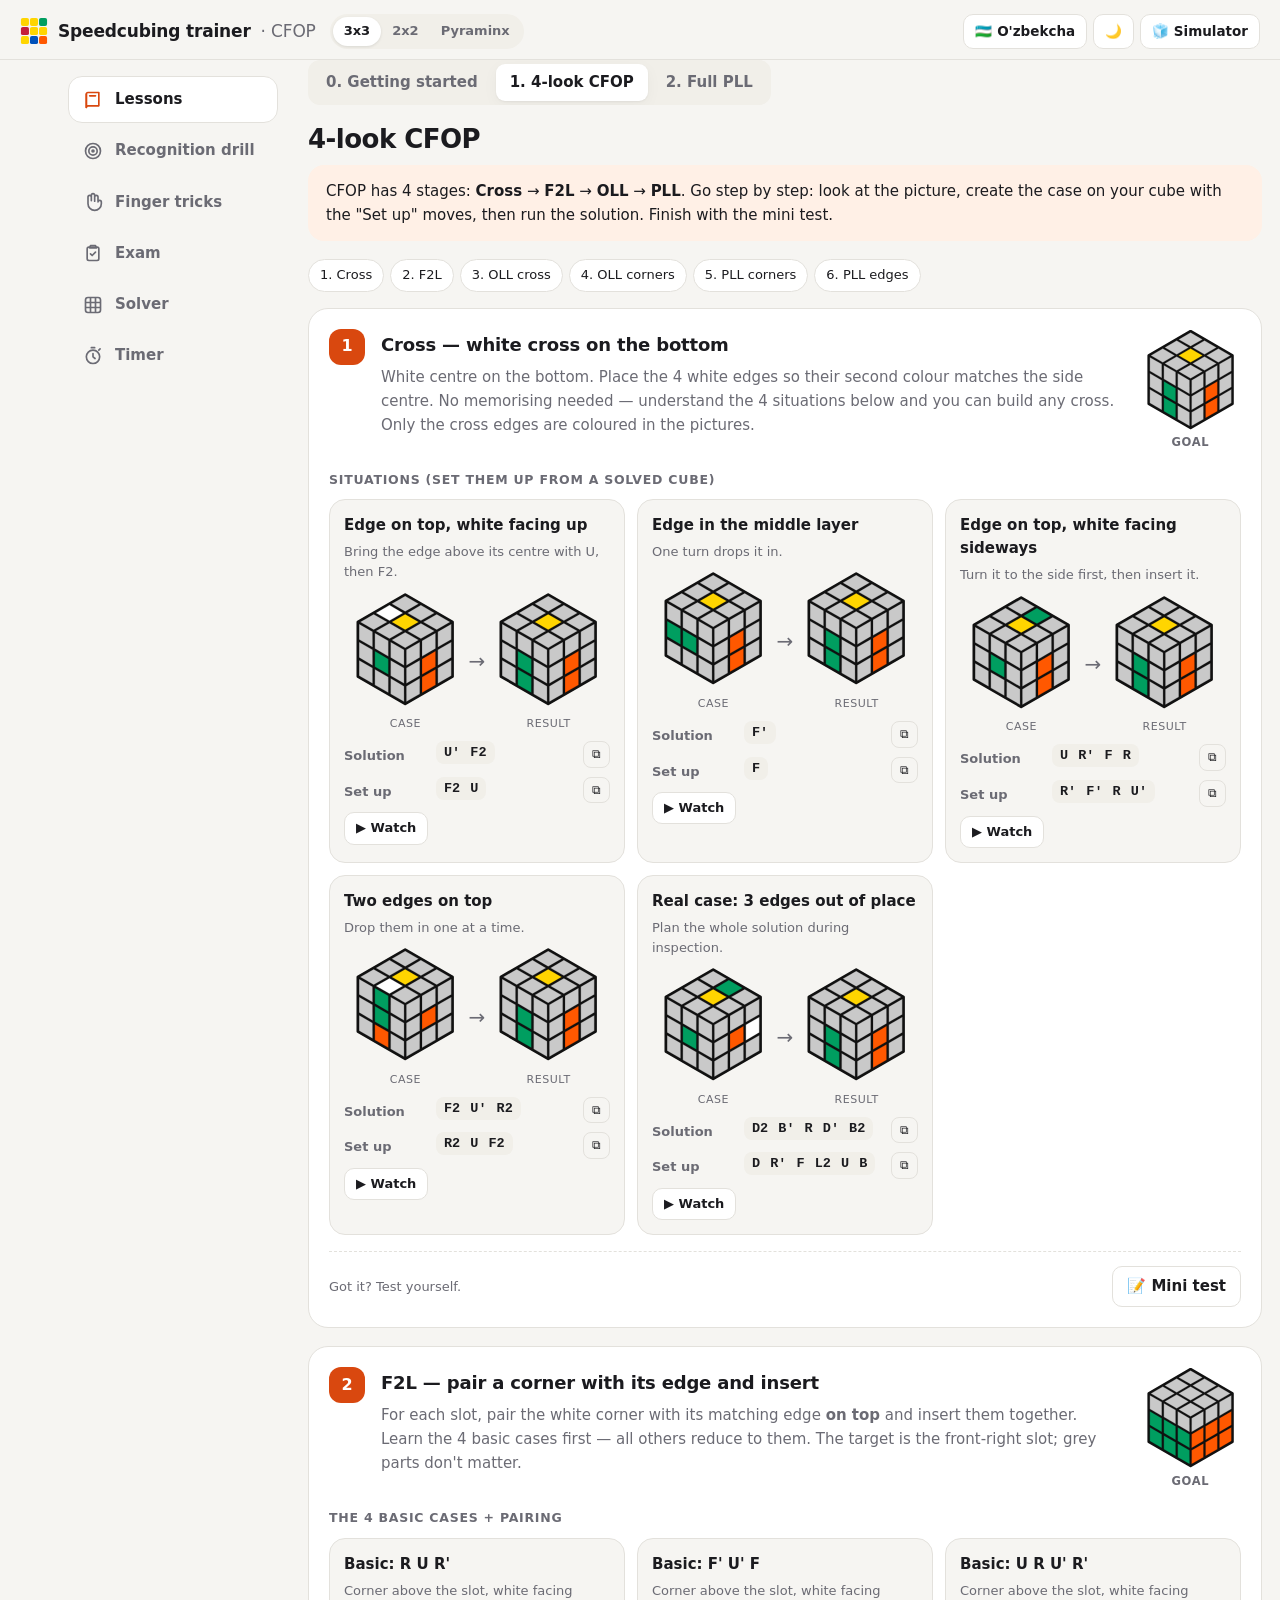
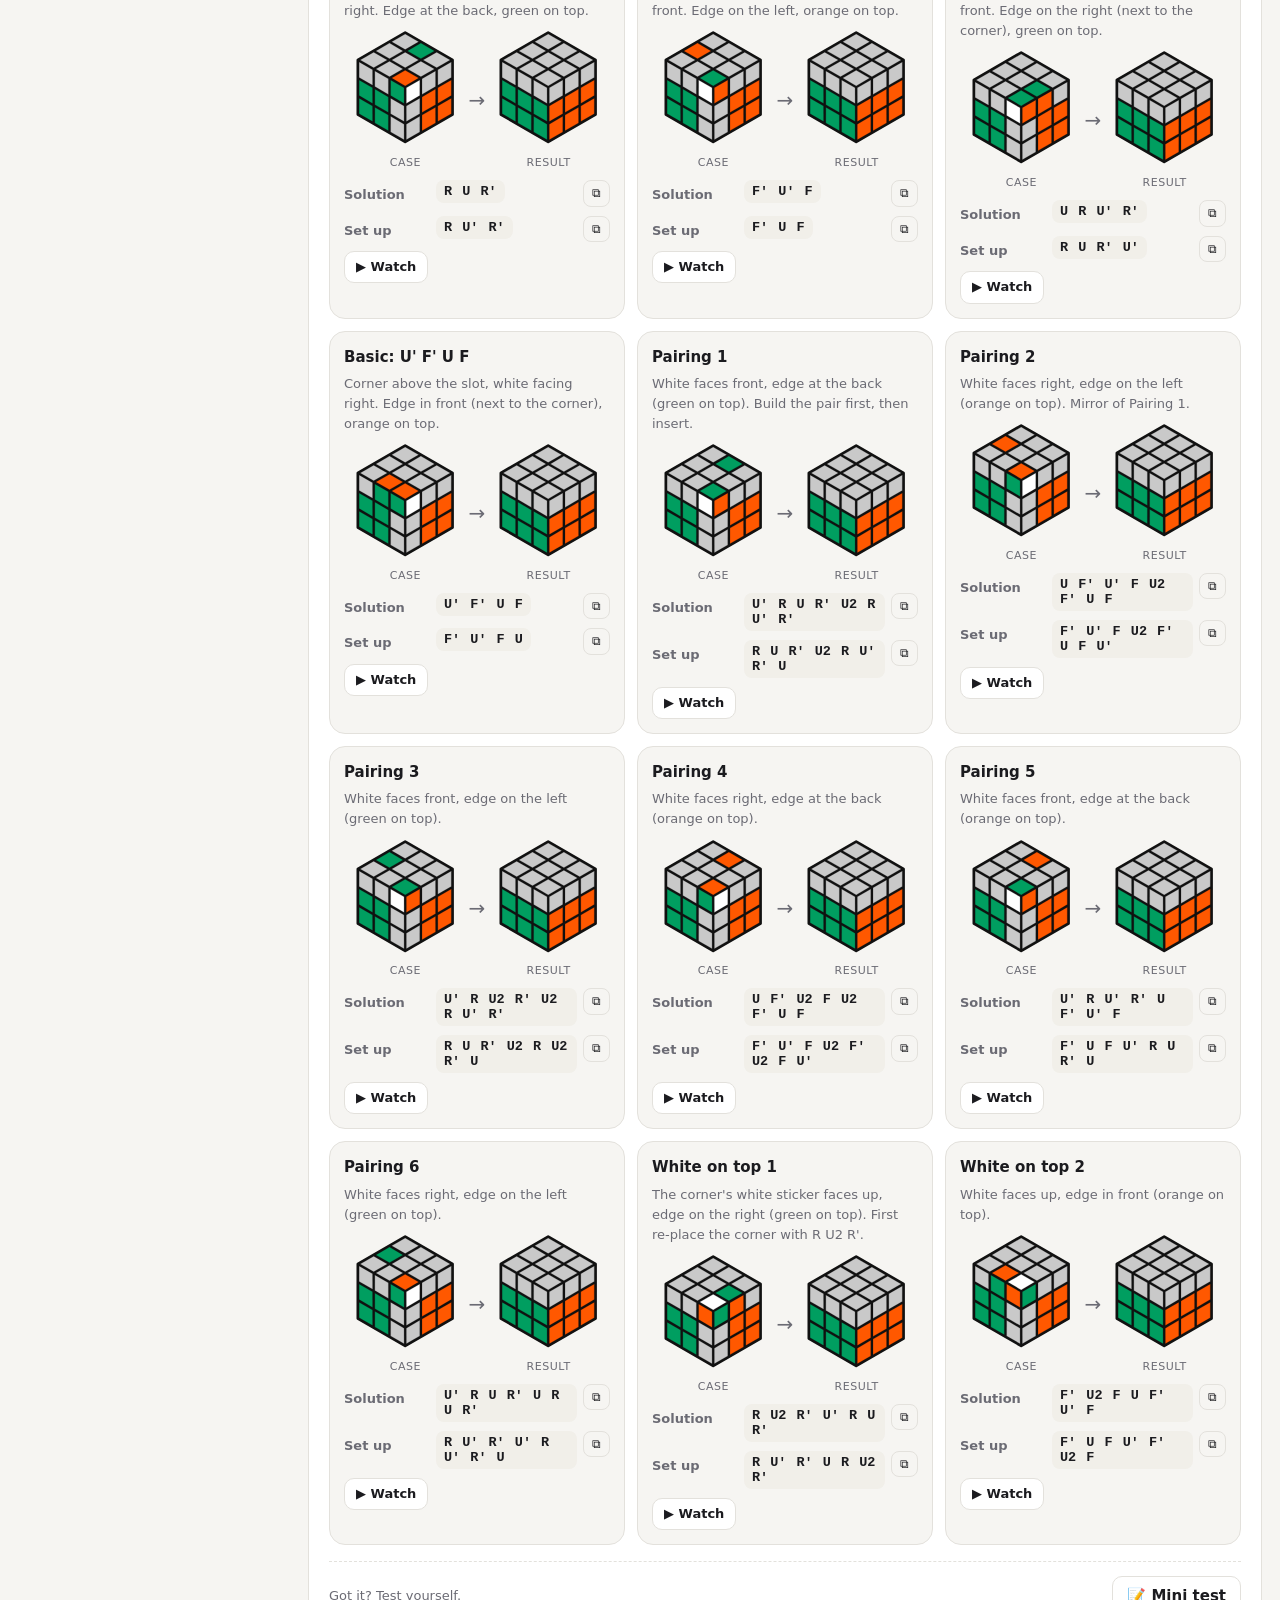
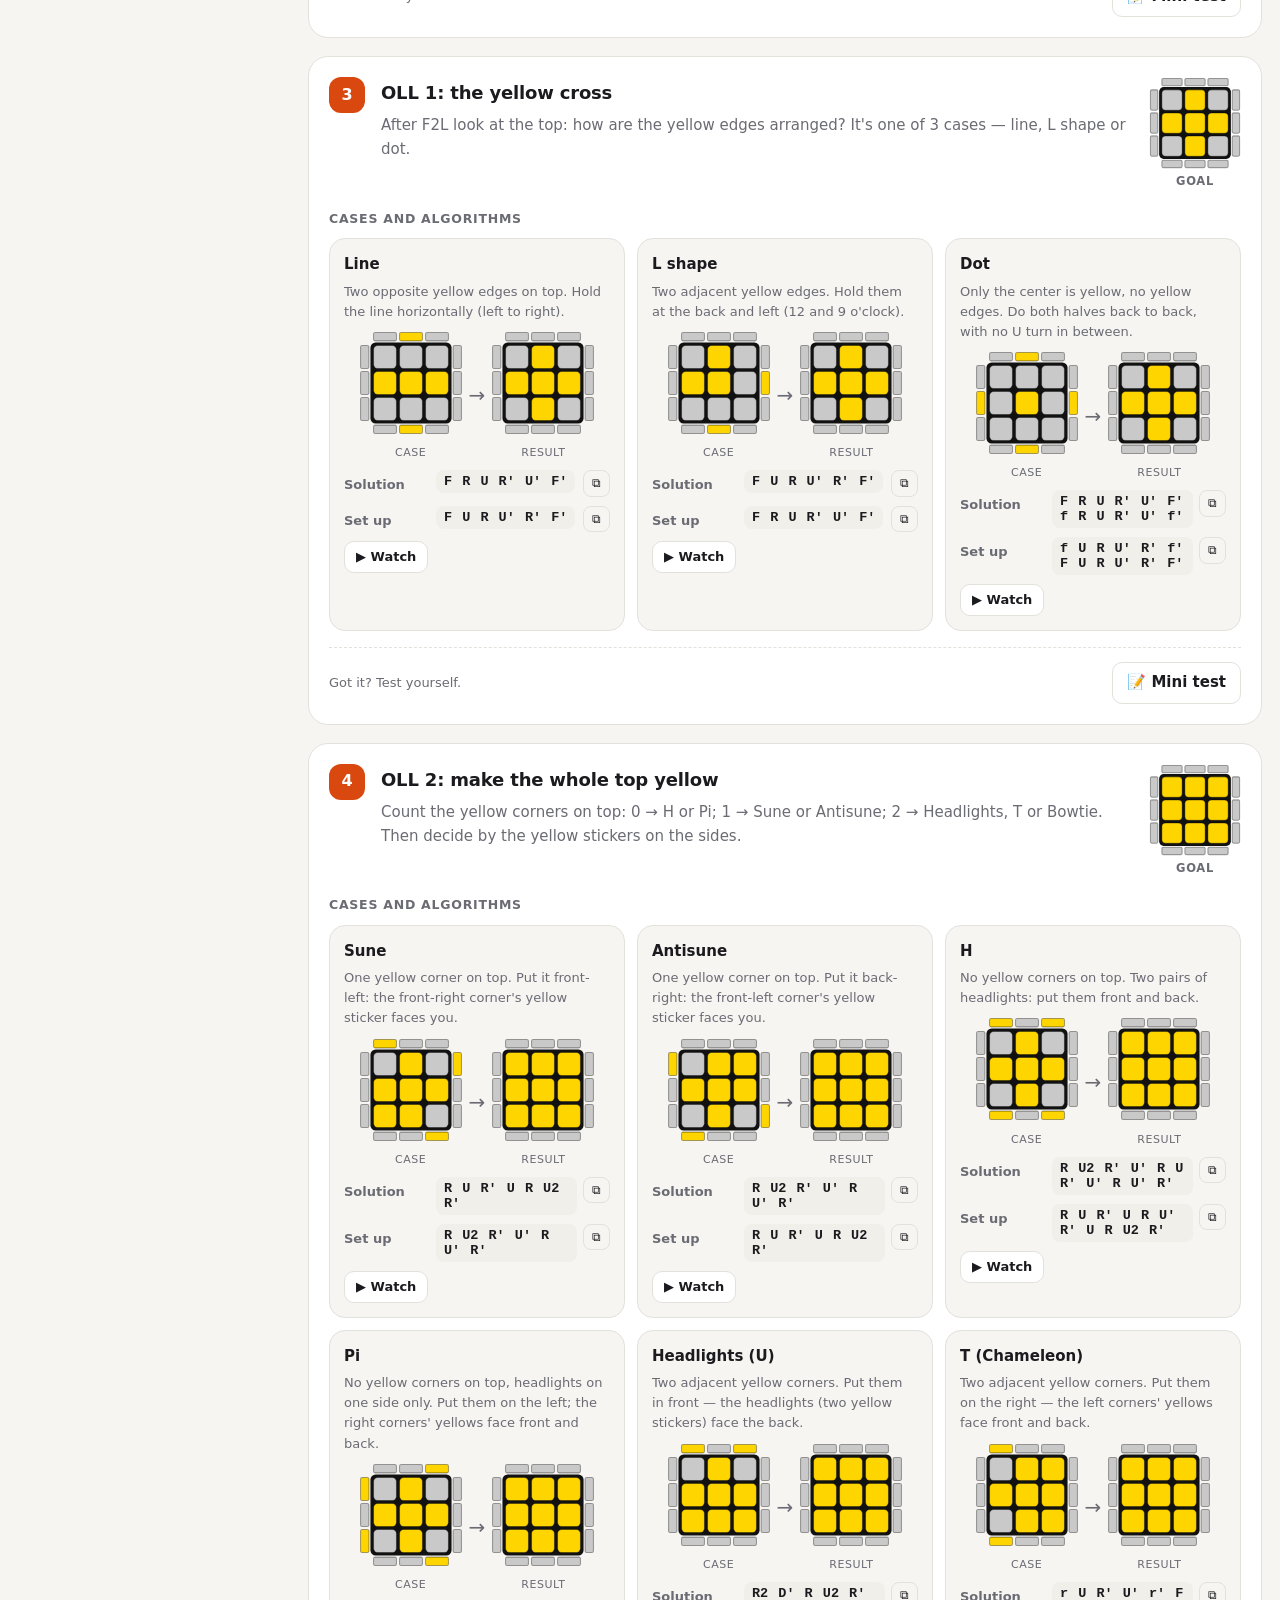
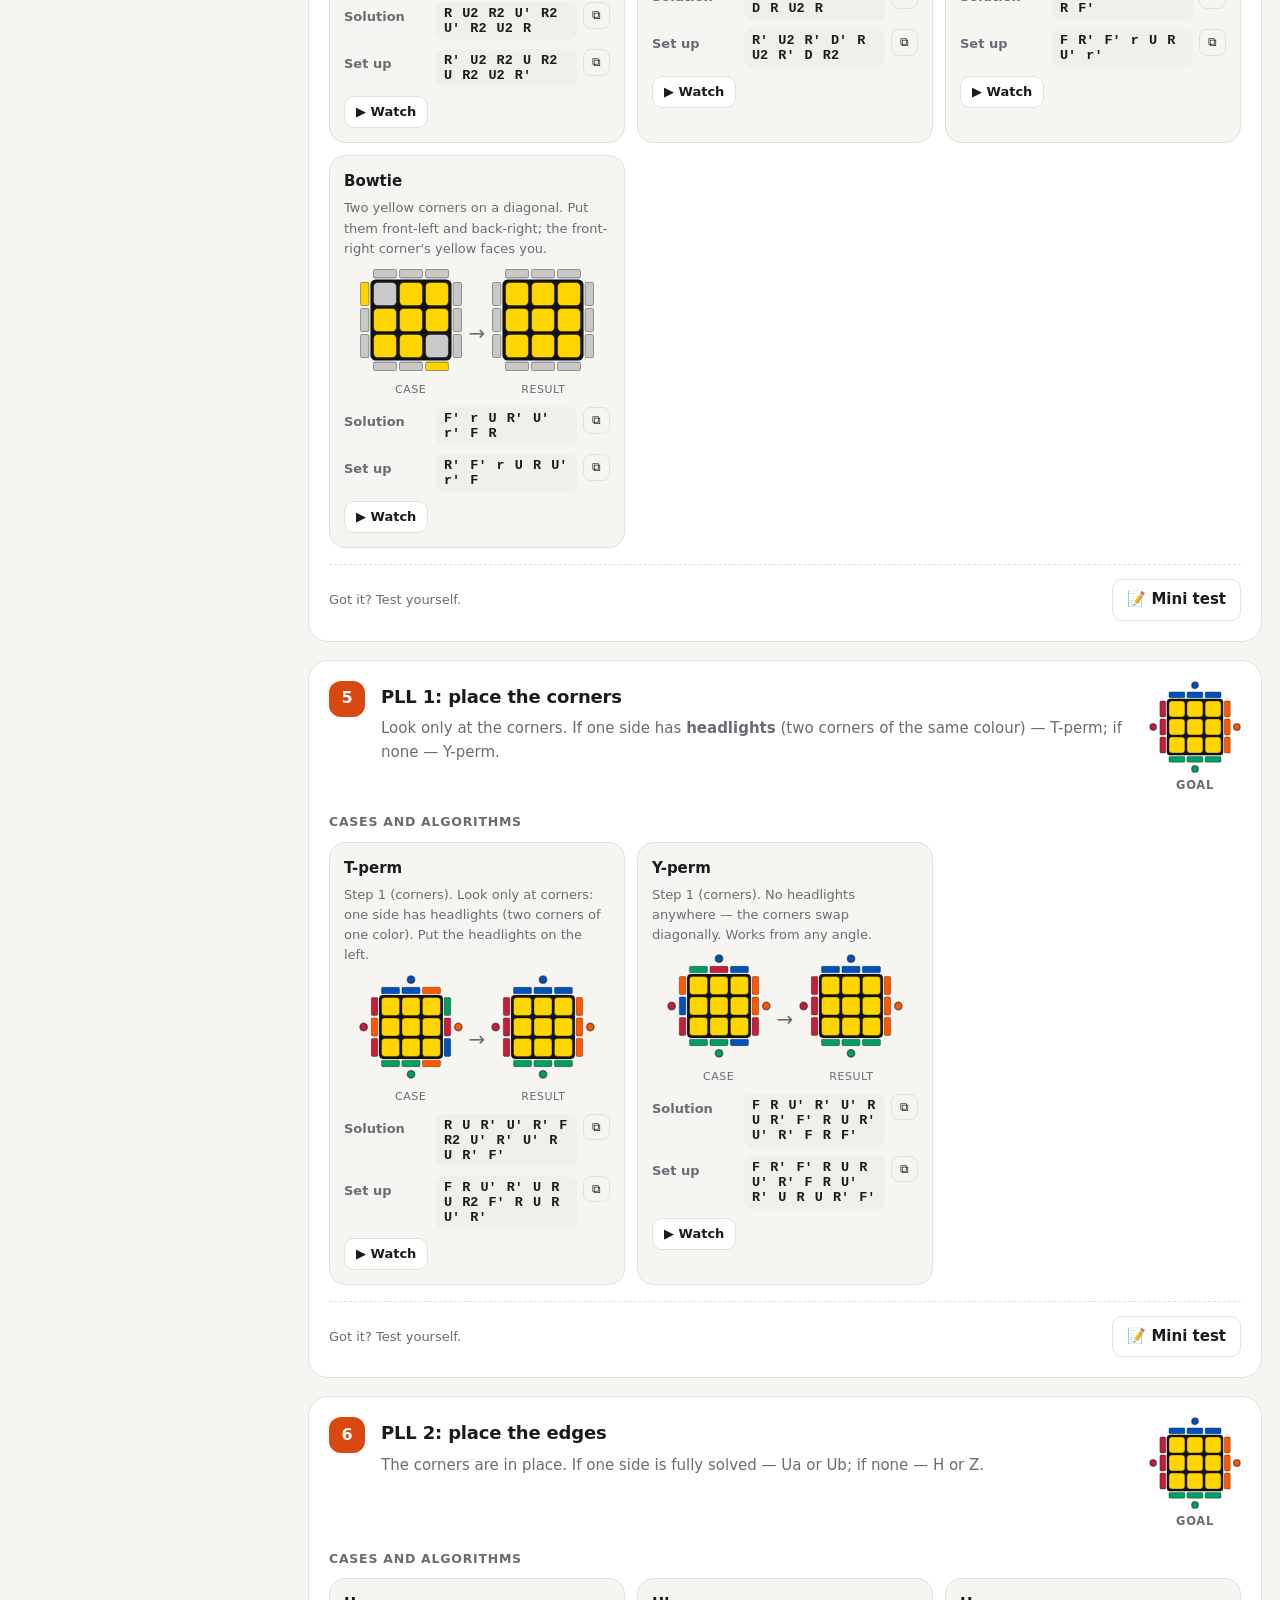
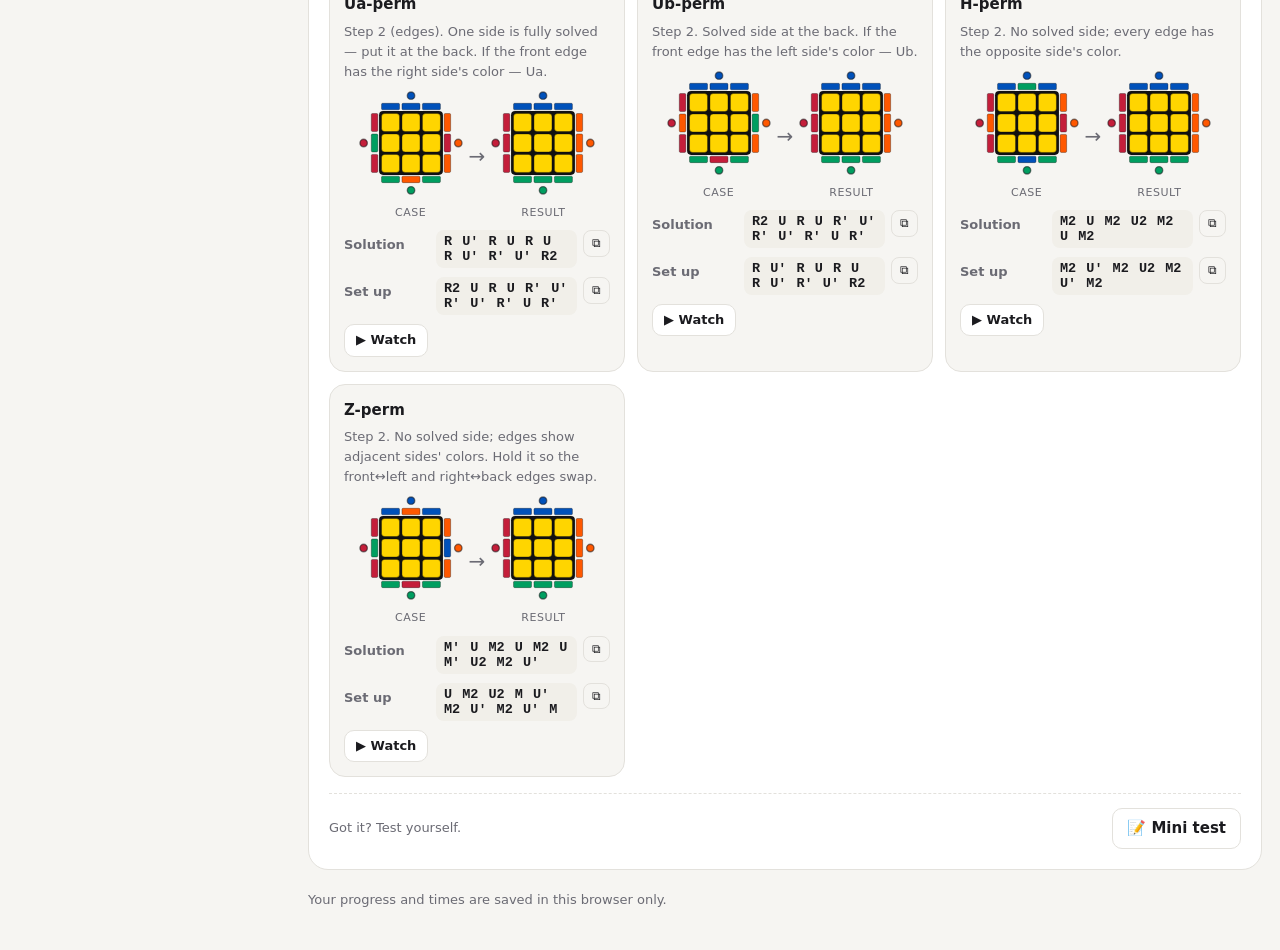
==== commit b39b27b1: "Add files via upload" ====
--- a/index.html
+++ b/index.html
@@ -4,186 +4,15 @@
 <meta charset="utf-8">
 <meta name="viewport" content="width=device-width, initial-scale=1, viewport-fit=cover">
 <title>Speedcubing trener — CFOP</title>
+<link rel="stylesheet" href="css/style.css">
+<link rel="stylesheet" href="css/learn.css">
 <link rel="manifest" href="manifest.json">
-<meta name="theme-color" content="#141416">
 <meta name="mobile-web-app-capable" content="yes">
 <meta name="apple-mobile-web-app-capable" content="yes">
 <meta name="apple-mobile-web-app-title" content="Cube trener">
 <link rel="icon" type="image/png" sizes="192x192" href="icons/icon-192.png">
 <link rel="apple-touch-icon" href="icons/apple-touch-icon.png">
-<style>
-:root{
-  --mono:ui-monospace,SFMono-Regular,Menlo,Consolas,"Liberation Mono",monospace;
-  --bg:#f6f5f2; --panel:#ffffff; --ink:#1b1b1f; --muted:#6b6b74; --line:#e3e1dc;
-  --accent:#d9480f; --accent-soft:#fff0e6; --ok:#2b8a3e; --ok-soft:#e6f6ea; --bad:#c92a2a; --bad-soft:#fdeaea;
-  --gray:#c9c9c9; --code:#f1efe9; --shadow:0 1px 2px rgba(0,0,0,.05),0 4px 16px rgba(0,0,0,.04);
-}
-@media (prefers-color-scheme: dark){
-  :root:not([data-theme=light]){ --bg:#141416; --panel:#1d1d21; --ink:#ececf0; --muted:#9a9aa5; --line:#2e2e35;
-    --accent:#ff7a3d; --accent-soft:#2c1c12; --ok:#51cf66; --ok-soft:#14261a; --bad:#ff6b6b; --bad-soft:#2d1717;
-    --gray:#55555c; --code:#26262c; --shadow:none; }
-}
-:root[data-theme=dark]{ --bg:#141416; --panel:#1d1d21; --ink:#ececf0; --muted:#9a9aa5; --line:#2e2e35;
-    --accent:#ff7a3d; --accent-soft:#2c1c12; --ok:#51cf66; --ok-soft:#14261a; --bad:#ff6b6b; --bad-soft:#2d1717;
-    --gray:#55555c; --code:#26262c; --shadow:none; }
-*{box-sizing:border-box}
-html,body{margin:0;background:var(--bg);color:var(--ink);font:15px/1.55 system-ui,-apple-system,"Segoe UI",Roboto,sans-serif}
-a{color:var(--accent)}
-header{position:sticky;top:0;z-index:10;padding-top:env(safe-area-inset-top);background:color-mix(in srgb,var(--bg) 88%,transparent);backdrop-filter:blur(8px);border-bottom:1px solid var(--line)}
-.wrap{max-width:1080px;margin:0 auto;padding:0 18px}
-.top{display:flex;align-items:center;gap:14px;padding:12px 0 0}
-.logo{display:flex;align-items:center;gap:10px;font-weight:700;font-size:17px;letter-spacing:-.01em;white-space:nowrap}
-.logo svg{width:28px;height:28px;flex:none}
-nav{display:flex;gap:4px;overflow-x:auto;padding:10px 0 0;scrollbar-width:none}
-nav a{white-space:nowrap;text-decoration:none;color:var(--muted);padding:8px 12px;border-bottom:2px solid transparent;font-weight:550}
-nav a.on{color:var(--ink);border-color:var(--accent)}
-main{padding:22px 0 60px}
-section.view{display:none} section.view.on{display:block}
-h1{font-size:26px;letter-spacing:-.02em;margin:0 0 6px}
-h2{font-size:19px;margin:28px 0 10px;letter-spacing:-.01em}
-h3{font-size:16px;margin:0 0 6px}
-p.lead{color:var(--muted);margin:0 0 18px;max-width:760px}
-.panel{background:var(--panel);border:1px solid var(--line);border-radius:14px;padding:18px;box-shadow:var(--shadow)}
-.grid{display:grid;gap:14px}
-.g2{grid-template-columns:repeat(auto-fit,minmax(300px,1fr))}
-.g3{grid-template-columns:repeat(auto-fill,minmax(230px,1fr))}
-.muted{color:var(--muted)}
-code,.alg{font-family:var(--mono)}
-.alg{background:var(--code);border-radius:8px;padding:6px 9px;font-size:14.5px;display:inline-block;word-spacing:2px;font-weight:600}
-.algrow{display:flex;gap:6px;align-items:flex-start}
-.card{background:var(--panel);border:1px solid var(--line);border-radius:14px;padding:14px;display:flex;flex-direction:column;gap:8px;box-shadow:var(--shadow)}
-.card .pic{display:flex;justify-content:center;padding:4px 0}
-.card .name{font-weight:650}
-.card .hint{font-size:13.5px;color:var(--muted)}
-.card .feat{font-size:12.5px;color:var(--muted);border-top:1px dashed var(--line);padding-top:6px}
-button{font:inherit;cursor:pointer;border:1px solid var(--line);background:var(--panel);color:var(--ink);border-radius:10px;padding:8px 14px;font-weight:550}
-button:hover{border-color:var(--muted)}
-button.primary{background:var(--accent);border-color:var(--accent);color:#fff}
-button.ghost{background:transparent}
-button.sm{padding:5px 10px;font-size:13px}
-button.icon{padding:4px 8px;font-size:13px;line-height:1.4;flex:none}
-button:disabled{opacity:.45;cursor:default}
-.hbtn{padding:6px 11px;font-size:13.5px;white-space:nowrap}
-.row{display:flex;gap:10px;align-items:center;flex-wrap:wrap}
-.chip{display:inline-flex;align-items:center;gap:6px;border:1px solid var(--line);border-radius:999px;padding:5px 12px;font-size:13.5px;cursor:pointer;user-select:none;background:var(--panel)}
-.chip input{accent-color:var(--accent)}
-.chip.on{border-color:var(--accent);background:var(--accent-soft)}
-table{border-collapse:collapse;width:100%;font-size:14px}
-th,td{text-align:left;padding:7px 8px;border-bottom:1px solid var(--line)}
-th{color:var(--muted);font-weight:600;font-size:12.5px;text-transform:uppercase;letter-spacing:.04em}
-.tip{border-left:3px solid var(--accent);background:var(--accent-soft);padding:10px 14px;border-radius:0 10px 10px 0;margin:12px 0}
-ul.clean{padding-left:18px;margin:6px 0} ul.clean li{margin:4px 0}
-.week{display:flex;flex-direction:column;gap:8px}
-.week .tag{font-size:12px;font-weight:700;color:var(--accent);text-transform:uppercase;letter-spacing:.06em}
-.task{display:flex;gap:10px;align-items:flex-start;padding:7px 0;border-top:1px solid var(--line)}
-.task input{margin-top:4px;accent-color:var(--accent);width:16px;height:16px;flex:none}
-.task.done span{color:var(--muted);text-decoration:line-through}
-.progress{height:8px;background:var(--line);border-radius:99px;overflow:hidden}
-.progress i{display:block;height:100%;background:var(--accent);width:0;transition:width .3s}
-.drill{display:grid;grid-template-columns:minmax(260px,1fr) minmax(280px,1.1fr);gap:16px}
-@media (max-width:760px){.drill{grid-template-columns:1fr}}
-.stage{display:flex;flex-direction:column;align-items:center;gap:12px;min-height:320px;justify-content:center}
-.answers{display:grid;grid-template-columns:repeat(auto-fill,minmax(118px,1fr));gap:8px}
-.answers button{padding:9px 8px;font-size:13.5px}
-.answers button.right{background:var(--ok-soft);border-color:var(--ok);color:var(--ok)}
-.answers button.wrong{background:var(--bad-soft);border-color:var(--bad);color:var(--bad)}
-.verdict{font-weight:700;font-size:17px}
-.verdict.ok{color:var(--ok)} .verdict.no{color:var(--bad)}
-.stat{display:flex;gap:18px;flex-wrap:wrap}
-.stat div b{display:block;font-size:22px;letter-spacing:-.02em}
-.stat div span{font-size:12px;color:var(--muted);text-transform:uppercase;letter-spacing:.05em}
-.bar{height:6px;border-radius:99px;background:var(--line);overflow:hidden;min-width:60px}
-.bar i{display:block;height:100%}
-.timer{user-select:none;-webkit-user-select:none;touch-action:none;text-align:center;padding:40px 10px;border-radius:16px;border:1px solid var(--line);background:var(--panel)}
-.timer .t{font:700 clamp(56px,13vw,112px)/1 var(--mono);letter-spacing:-.03em}
-.timer.ready .t{color:var(--ok)} .timer.hold .t{color:var(--bad)} .timer.insp .t{color:var(--accent)}
-.scramble{font:600 clamp(16px,2.4vw,21px)/1.5 var(--mono);text-align:center;word-spacing:4px}
-.times{max-height:340px;overflow:auto}
-.tokens{display:flex;flex-wrap:wrap;gap:4px;justify-content:center}
-.tokens span{font:600 16px var(--mono);padding:4px 8px;border-radius:7px;background:var(--code)}
-.tokens span.done{opacity:.45}
-.tokens span.cur{background:var(--accent);color:#fff;opacity:1}
-.modal{position:fixed;inset:0;background:rgba(0,0,0,.5);display:none;align-items:center;justify-content:center;z-index:50;padding:16px}
-.modal.on{display:flex}
-.modal .box{background:var(--panel);border-radius:16px;max-width:620px;width:100%;padding:20px;max-height:92vh;overflow:auto}
-.metro{font:700 54px/1 var(--mono);text-align:center;min-height:60px;display:flex;align-items:center;justify-content:center;gap:8px;flex-wrap:wrap}
-.metro span{font-size:26px;padding:6px 10px;border-radius:9px;background:var(--code);transition:background .08s}
-.metro span.cur{background:var(--accent);color:#fff}
-input[type=range]{accent-color:var(--accent);width:200px}
-select{max-width:100%;font:inherit;padding:7px 10px;border-radius:10px;border:1px solid var(--line);background:var(--panel);color:var(--ink)}
-kbd{font:600 12px var(--mono);border:1px solid var(--line);border-bottom-width:2px;border-radius:5px;padding:1px 6px;background:var(--panel)}
-.notation td:first-child{font:700 16px var(--mono);width:70px}
-footer{color:var(--muted);font-size:13px;padding:20px 0 40px}
-/* 3D cube */
-.scene{flex:none;perspective:900px;display:flex;align-items:center;justify-content:center;touch-action:none;cursor:grab;border-radius:14px;background:var(--bg);border:1px solid var(--line);position:relative}
-.scene:active{cursor:grabbing}
-.cube3d{position:relative;width:0;height:0;transform-style:preserve-3d}
-.cubie{position:absolute;left:0;top:0;width:0;height:0;transform-style:preserve-3d}
-.face{position:absolute;left:calc(var(--cs) / -2);top:calc(var(--cs) / -2);width:var(--cs);height:var(--cs);background:#141414;border-radius:3px}
-.face.st::after{content:'';position:absolute;inset:calc(var(--cs) * .065);border-radius:calc(var(--cs) * .13);background:var(--c)}
-.scene .vbtn{position:absolute;right:8px;bottom:8px;padding:3px 8px;font-size:12px;opacity:.8}
-/* simulator drawer */
-.sim{position:fixed;top:0;right:0;height:100vh;width:400px;max-width:100%;background:var(--panel);border-left:1px solid var(--line);z-index:40;transform:translateX(100%);transition:transform .25s ease;display:flex;flex-direction:column;gap:10px;padding:14px 16px 20px;overflow-y:auto}
-body.sim-open .sim{transform:none}
-@media (min-width:900px){body.sim-open header .wrap, body.sim-open main.wrap{margin:0 400px 0 0;max-width:none}}
-@media (max-width:899px){.sim{top:auto;bottom:0;height:74vh;width:100%;border-left:0;border-top:1px solid var(--line);border-radius:18px 18px 0 0;transform:translateY(100%);box-shadow:0 -10px 30px rgba(0,0,0,.25)}}
-.sim-head{display:flex;align-items:center;gap:10px}
-.mgrid{display:grid;grid-template-columns:repeat(10,1fr);gap:4px}
-.mgrid button{padding:6px 0;font:600 13px var(--mono);border-radius:7px}
-input.txt{flex:1;min-width:0;font:600 14px var(--mono);padding:8px 10px;border-radius:10px;border:1px solid var(--line);background:var(--bg);color:var(--ink)}
-.hist{font:13px var(--mono);color:var(--muted);word-spacing:3px;min-height:20px;max-height:80px;overflow:auto}
-.solved{color:var(--ok);font-weight:700}
-@media (max-width:560px){.logo .sub{display:none} .hbtn .lbl{display:none}}
-/* sub tabs */
-.subtabs{display:none;gap:4px;margin:0 0 16px;background:var(--code);padding:4px;border-radius:12px}
-.subtabs a{padding:7px 14px;border-radius:9px;text-decoration:none;color:var(--muted);font-weight:600;font-size:14px}
-.subtabs a.on{background:var(--panel);color:var(--ink);box-shadow:var(--shadow)}
-/* bottom nav (mobile) */
-.bnav{display:none}
-@media (max-width:760px){
-  nav#nav{display:none}
-  .subtabs{display:inline-flex}
-  .desk-only{display:none}
-  .top{padding-bottom:10px}
-  .bnav{display:flex;position:fixed;left:0;right:0;bottom:0;z-index:30;background:color-mix(in srgb,var(--panel) 94%,transparent);backdrop-filter:blur(10px);border-top:1px solid var(--line);padding:6px 4px calc(6px + env(safe-area-inset-bottom))}
-  .bnav a{flex:1;display:flex;flex-direction:column;align-items:center;gap:2px;text-decoration:none;color:var(--muted);font-size:11px;font-weight:600;padding:4px 0;border-radius:10px;min-width:0}
-  .bnav a svg{width:24px;height:24px}
-  .bnav a.on{color:var(--accent)}
-  main{padding-bottom:calc(84px + env(safe-area-inset-bottom))}
-  h1{font-size:22px} h2{font-size:18px}
-  .panel{padding:14px}
-  .answers{grid-template-columns:1fr 1fr}
-  .answers button{min-height:50px}
-  button{min-height:40px} button.icon{min-height:34px} .mgrid button{min-height:36px}
-  .timer{padding:60px 10px}
-  .sim{height:80vh}
-  .metro span{font-size:20px;padding:5px 8px}
-}
-/* finger lesson */
-.fcard .pic{height:150px;display:flex;align-items:center;justify-content:center}
-.who{font-size:12.5px;font-weight:700;color:var(--accent)}
-/* solver */
-.ftabs{display:grid;grid-template-columns:repeat(6,1fr);gap:6px}
-.ftabs button{display:flex;flex-direction:column;align-items:center;gap:3px;padding:6px 2px;font-size:12px;position:relative}
-.ftabs button.on{border-color:var(--accent);background:var(--accent-soft)}
-.ftabs .sw{width:22px;height:22px;border-radius:6px;border:1px solid rgba(0,0,0,.25)}
-.ftabs .ok{position:absolute;top:2px;right:4px;color:var(--ok);font-size:11px}
-.fgrid{display:grid;grid-template-columns:repeat(3,1fr);gap:6px;width:min(100%,260px);margin:0 auto;background:#111;padding:6px;border-radius:14px}
-.fgrid button{aspect-ratio:1;border-radius:9px;border:none;padding:0;min-height:0;font-size:20px;color:rgba(0,0,0,.45);font-weight:700}
-.fgrid button.cen{cursor:default;box-shadow:inset 0 0 0 3px rgba(0,0,0,.25)}
-.palette{display:flex;gap:8px;justify-content:center;flex-wrap:wrap}
-.palette button{width:46px;height:46px;border-radius:12px;padding:0;border:2px solid rgba(0,0,0,.25)}
-.palette button.on{outline:3px solid var(--accent);outline-offset:2px}
-.counts{display:flex;gap:6px;flex-wrap:wrap;justify-content:center;font-size:12px}
-.counts span{padding:2px 8px;border-radius:99px;background:var(--code)}
-.counts span.bad{background:var(--bad-soft);color:var(--bad)}
-.steps .step{display:flex;gap:10px;align-items:flex-start;padding:9px 8px;border-top:1px solid var(--line);cursor:pointer;border-radius:8px}
-.steps .step.cur{background:var(--accent-soft)}
-.steps .num{flex:none;width:24px;height:24px;border-radius:50%;background:var(--code);display:flex;align-items:center;justify-content:center;font-size:12px;font-weight:700}
-.steps .step.cur .num{background:var(--accent);color:#fff}
-.err{background:var(--bad-soft);color:var(--bad);border-radius:10px;padding:10px 12px;font-size:14px}
-.netmini g{cursor:pointer}
-</style>
+<meta name="theme-color" content="#141416">
 </head>
 <body>
 <header>
@@ -193,6 +22,7 @@
         <svg viewBox="0 0 30 30"><rect x="1" y="1" width="8.6" height="8.6" rx="2" fill="#FFD500"/><rect x="10.7" y="1" width="8.6" height="8.6" rx="2" fill="#FFD500"/><rect x="20.4" y="1" width="8.6" height="8.6" rx="2" fill="#009E60"/><rect x="1" y="10.7" width="8.6" height="8.6" rx="2" fill="#C41E3A"/><rect x="10.7" y="10.7" width="8.6" height="8.6" rx="2" fill="#FFD500"/><rect x="20.4" y="10.7" width="8.6" height="8.6" rx="2" fill="#FFD500"/><rect x="1" y="20.4" width="8.6" height="8.6" rx="2" fill="#FFD500"/><rect x="10.7" y="20.4" width="8.6" height="8.6" rx="2" fill="#0051BA"/><rect x="20.4" y="20.4" width="8.6" height="8.6" rx="2" fill="#FF5800"/></svg>
         <span id="appName"></span> <span class="muted sub" style="font-weight:500">· CFOP</span>
       </div>
+      <div class="pswitch"><a class="on">3x3</a><a href="2x2.html">2x2</a><a href="pyraminx.html">Pyraminx</a></div>
       <div class="row" style="margin-left:auto;gap:6px;flex-wrap:nowrap">
         <button class="hbtn" id="langBtn"></button>
         <button class="hbtn" id="themeBtn"></button>
@@ -204,10 +34,10 @@
 </header>
 
 <main class="wrap">
-  <section class="view" id="v-reja"></section>
   <section class="view" id="v-darslar"></section>
   <section class="view" id="v-mashq"></section>
   <section class="view" id="v-qollar"></section>
+  <section class="view" id="v-imtihon"></section>
   <section class="view" id="v-yechuvchi"></section>
   <section class="view" id="v-taymer"></section>
   <footer id="footer"></footer>
@@ -217,1157 +47,12 @@
 <aside class="sim" id="sim"></aside>
 <div class="modal" id="modal"><div class="box" id="modalBox"></div></div>
 
-<script type="text/plain" id="solverSrc">
-// ===== Rubik solver core: Kociemba two-phase + CFOP (Krest, F2L) =====
-// Works in a Web Worker or Node. Derives all cubie move tables from a sticker model.
-var SOLVER = (function(){
-  // ---- sticker model (same convention as the page) ----
-  var SCH = {U:'Y',D:'W',F:'G',B:'B',R:'O',L:'R'};
-  var NRM = {U:[0,1,0],D:[0,-1,0],R:[1,0,0],L:[-1,0,0],F:[0,0,1],B:[0,0,-1]};
-  function faceOf(n){return n[1]===1?'U':n[1]===-1?'D':n[2]===1?'F':n[2]===-1?'B':n[0]===1?'R':'L';}
-  function solvedSt(){var st=[],N=[[1,0,0],[-1,0,0],[0,1,0],[0,-1,0],[0,0,1],[0,0,-1]];
-    for(var x=-1;x<=1;x++)for(var y=-1;y<=1;y++)for(var z=-1;z<=1;z++)for(var k=0;k<6;k++){var n=N[k],p=[x,y,z],a=n[0]?0:n[1]?1:2; if(p[a]===n[a]) st.push({p:p,n:n.slice(),c:SCH[faceOf(n)]});} return st;}
-  function rot(v,a,s){var x=v[0],y=v[1],z=v[2]; if(a===0)return s>0?[x,-z,y]:[x,z,-y]; if(a===1)return s>0?[z,y,-x]:[-z,y,x]; return s>0?[-y,x,z]:[y,-x,z];}
-  var FM={U:[1,1,-1],D:[1,-1,1],R:[0,1,-1],L:[0,-1,1],F:[2,1,-1],B:[2,-1,1]};
-  function stMove(st,f,amt){var d=FM[f];for(var k=0;k<amt;k++)for(var i=0;i<st.length;i++){var t=st[i];if(t.p[d[0]]===d[1]){t.p=rot(t.p,d[0],d[2]);t.n=rot(t.n,d[0],d[2]);}}return st;}
-  function stGet(st,p,n){for(var i=0;i<st.length;i++){var t=st[i];if(t.p[0]===p[0]&&t.p[1]===p[1]&&t.p[2]===p[2]&&t.n[0]===n[0]&&t.n[1]===n[1]&&t.n[2]===n[2])return t;}return null;}
-
-  // ---- cubie definitions ----
-  var CORN=[[[1,1,1],'URF'],[[-1,1,1],'UFL'],[[-1,1,-1],'ULB'],[[1,1,-1],'UBR'],[[1,-1,1],'DFR'],[[-1,-1,1],'DLF'],[[-1,-1,-1],'DBL'],[[1,-1,-1],'DRB']];
-  var EDGE=[[[1,1,0],'UR'],[[0,1,1],'UF'],[[-1,1,0],'UL'],[[0,1,-1],'UB'],[[1,-1,0],'DR'],[[0,-1,1],'DF'],[[-1,-1,0],'DL'],[[0,-1,-1],'DB'],[[1,0,1],'FR'],[[-1,0,1],'FL'],[[-1,0,-1],'BL'],[[1,0,-1],'BR']];
-  // facelet colours of a sticker state -> cubie; returns {cp,co,ep,eo} or {error}
-  function stickersToCubie(get){ // get(face, pos) -> colour
-    var cen={}; ['U','D','R','L','F','B'].forEach(function(f){cen[f]=get(f,NRM[f]);});
-    var cp=[],co=[],ep=[],eo=[], err=null;
-    var homeC=CORN.map(function(c){return c[1].split('').map(function(f){return cen[f];});});
-    var homeE=EDGE.map(function(e){return e[1].split('').map(function(f){return cen[f];});});
-    for(var i=0;i<8;i++){var fs=CORN[i][1].split(''),p=CORN[i][0];
-      var cols=fs.map(function(f){return get(f,p);});
-      var ori=-1; for(var k=0;k<3;k++) if(cols[k]===cen.U||cols[k]===cen.D) ori=k;
-      var piece=-1; for(var j=0;j<8;j++){var h=homeC[j]; if(ori>=0 && cols[ori]===h[0] && cols[(ori+1)%3]===h[1] && cols[(ori+2)%3]===h[2]) piece=j;}
-      if(piece<0) return {error:'corner',pos:CORN[i][1],cols:cols};
-      cp.push(piece); co.push(ori);
-    }
-    for(var i2=0;i2<12;i2++){var fs2=EDGE[i2][1].split(''),p2=EDGE[i2][0];
-      var c2=fs2.map(function(f){return get(f,p2);}); var piece2=-1, o2=0;
-      for(var j2=0;j2<12;j2++){var h2=homeE[j2]; if(c2[0]===h2[0]&&c2[1]===h2[1]){piece2=j2;o2=0;} else if(c2[0]===h2[1]&&c2[1]===h2[0]){piece2=j2;o2=1;}}
-      if(piece2<0) return {error:'edge',pos:EDGE[i2][1],cols:c2};
-      ep.push(piece2); eo.push(o2);
-    }
-    return {cp:cp,co:co,ep:ep,eo:eo};
-  }
-  function stToCubie(st){return stickersToCubie(function(f,p){var t=stGet(st,p,NRM[f]);return t?t.c:null;});}
-  function verify(c){ // returns null if solvable, else error code
-    var seenC=[],seenE=[]; for(var i=0;i<8;i++){ if(seenC[c.cp[i]]) return 'dupCorner'; seenC[c.cp[i]]=1; }
-    for(var j=0;j<12;j++){ if(seenE[c.ep[j]]) return 'dupEdge'; seenE[c.ep[j]]=1; }
-    var tw=0,fl=0; c.co.forEach(function(v){tw+=v;}); c.eo.forEach(function(v){fl+=v;});
-    if(tw%3) return 'twist'; if(fl%2) return 'flip';
-    if(parity(c.cp)!==parity(c.ep)) return 'parity';
-    return null;
-  }
-  function parity(p){var s=0;for(var i=0;i<p.length;i++)for(var j=i+1;j<p.length;j++)if(p[i]>p[j])s++;return s&1;}
-  function mul(a,b){var r={cp:[],co:[],ep:[],eo:[]};
-    for(var i=0;i<8;i++){r.cp[i]=a.cp[b.cp[i]];r.co[i]=(a.co[b.cp[i]]+b.co[i])%3;}
-    for(var j=0;j<12;j++){r.ep[j]=a.ep[b.ep[j]];r.eo[j]=(a.eo[b.ep[j]]+b.eo[j])%2;} return r;}
-  function idCube(){return {cp:[0,1,2,3,4,5,6,7],co:[0,0,0,0,0,0,0,0],ep:[0,1,2,3,4,5,6,7,8,9,10,11],eo:[0,0,0,0,0,0,0,0,0,0,0,0]};}
-
-  var FACES=['U','R','F','D','L','B']; // move m = face*3 + (power-1)
-  var MOVE_NAMES=[]; FACES.forEach(function(f){MOVE_NAMES.push(f,f+'2',f+"'");});
-  var MC=[]; // 18 move cubies
-  (function(){ for(var f=0;f<6;f++){ var base=stToCubie(stMove(solvedSt(),FACES[f],1)); var c=base;
-      for(var k=0;k<3;k++){ MC[f*3+k]=c; c=mul(c,base);} } })();
-
-  // ---- coordinates ----
-  var Cnk=[]; for(var n=0;n<13;n++){Cnk[n]=[];for(var k=0;k<13;k++)Cnk[n][k]=0;} for(n=0;n<13;n++){Cnk[n][0]=1;for(k=1;k<=n;k++)Cnk[n][k]=Cnk[n-1][k-1]+(k<=n-1?Cnk[n-1][k]:0);}
-  function getTwist(c){var t=0;for(var i=0;i<7;i++)t=t*3+c.co[i];return t;}
-  function setTwist(c,t){var s=0;for(var i=6;i>=0;i--){c.co[i]=t%3;s+=c.co[i];t=(t/3)|0;}c.co[7]=(3-s%3)%3;}
-  function getFlip(c){var t=0;for(var i=0;i<11;i++)t=t*2+c.eo[i];return t;}
-  function setFlip(c,t){var s=0;for(var i=10;i>=0;i--){c.eo[i]=t&1;s+=c.eo[i];t>>=1;}c.eo[11]=s&1;}
-  function getSlice(c){var a=0,x=0;for(var j=11;j>=0;j--){if(c.ep[j]>=8){a+=Cnk[11-j][x+1];x++;}}return a;}
-  var SLICE_REP=[]; (function(){ for(var a=0;a<12;a++)for(var b=a+1;b<12;b++)for(var d=b+1;d<12;d++)for(var e=d+1;e<12;e++){
-      var c=idCube(), pos=[a,b,d,e], o=0, s=8; c.ep=[]; for(var i=0;i<12;i++){ if(pos.indexOf(i)>=0) c.ep[i]=s++; else c.ep[i]=o++; }
-      SLICE_REP[getSlice(c)]=c.ep.slice(); } })();
-  function permIdx(arr){var n=arr.length,idx=0;for(var i=0;i<n;i++){var cnt=0;for(var j=i+1;j<n;j++)if(arr[j]<arr[i])cnt++;idx=idx*(n-i)+cnt;}return idx;}
-  function idxPerm(idx,n){var digits=[];for(var i=n-1;i>=0;i--){digits[i]=idx%(n-i);idx=(idx/(n-i))|0;}var avail=[];for(i=0;i<n;i++)avail.push(i);var out=[];for(i=0;i<n;i++){out.push(avail.splice(digits[i],1)[0]);}return out;}
-  function getCperm(c){return permIdx(c.cp);}
-  function getUDperm(c){return permIdx(c.ep.slice(0,8));}
-  function getSperm(c){return permIdx(c.ep.slice(8).map(function(v){return v-8;}));}
-
-  var P2MOVES=[0,1,2,9,10,11,4,13,7,16]; // U U2 U' D D2 D' R2 L2 F2 B2
-  var ready=false, twM, flM, slM, cpM, udM, spM, prTS, prFS, prCS, prUS;
-  // CFOP tables
-  var crossDist, pairDist=[], eTo=[], eFl=[], cTo=[], cTw=[];
-
-  function init(){
-    if(ready) return;
-    var i,m,c,d;
-    twM=new Uint16Array(2187*18); flM=new Uint16Array(2048*18); slM=new Uint16Array(495*18);
-    for(i=0;i<2187;i++){c=idCube();setTwist(c,i);for(m=0;m<18;m++)twM[i*18+m]=getTwist(mul(c,MC[m]));}
-    for(i=0;i<2048;i++){c=idCube();setFlip(c,i);for(m=0;m<18;m++)flM[i*18+m]=getFlip(mul(c,MC[m]));}
-    for(i=0;i<495;i++){c=idCube();c.ep=SLICE_REP[i].slice();for(m=0;m<18;m++)slM[i*18+m]=getSlice(mul(c,MC[m]));}
-    cpM=new Uint16Array(40320*10); udM=new Uint16Array(40320*10); spM=new Uint8Array(24*10);
-    for(i=0;i<40320;i++){c=idCube();c.cp=idxPerm(i,8);for(m=0;m<10;m++)cpM[i*10+m]=getCperm(mul(c,MC[P2MOVES[m]]));}
-    for(i=0;i<40320;i++){c=idCube();c.ep=idxPerm(i,8).concat([8,9,10,11]);for(m=0;m<10;m++)udM[i*10+m]=getUDperm(mul(c,MC[P2MOVES[m]]));}
-    for(i=0;i<24;i++){c=idCube();c.ep=[0,1,2,3,4,5,6,7].concat(idxPerm(i,4).map(function(v){return v+8;}));for(m=0;m<10;m++)spM[i*10+m]=getSperm(mul(c,MC[P2MOVES[m]]));}
-    prTS=bfs(2187,495,twM,slM,18); prFS=bfs(2048,495,flM,slM,18);
-    prCS=bfs(40320,24,cpM,spM,10); prUS=bfs(40320,24,udM,spM,10);
-    // piece-level move maps for CFOP
-    for(m=0;m<18;m++){eTo[m]=[];eFl[m]=[];cTo[m]=[];cTw[m]=[];
-      for(i=0;i<12;i++){eTo[m][MC[m].ep[i]]=i;eFl[m][MC[m].ep[i]]=MC[m].eo[i];}
-      for(i=0;i<8;i++){cTo[m][MC[m].cp[i]]=i;cTw[m][MC[m].cp[i]]=MC[m].co[i];}}
-    // cross table: 4 edges (pieces 4..7), each pos*2+ori (0..23)
-    crossDist=new Int8Array(331776).fill(-1);
-    var start=crossIndex([4,5,6,7],[0,0,0,0]); crossDist[start]=0; var frontier=[start], depth=0;
-    while(frontier.length){var next=[];for(var f=0;f<frontier.length;f++){var idx=frontier[f],pos=[],ori=[],t=idx;
-        for(var k=0;k<4;k++){var v=t%24;t=(t/24)|0;pos.push(v>>1);ori.push(v&1);}
-        for(m=0;m<18;m++){var np=[],no=[];for(k=0;k<4;k++){np.push(eTo[m][pos[k]]);no.push(ori[k]^eFl[m][pos[k]]);}
-          var ni=crossIndex(np,no); if(crossDist[ni]<0){crossDist[ni]=depth+1;next.push(ni);}}}
-      frontier=next;depth++;}
-    for(var p=0;p<4;p++){var tab=new Int8Array(576).fill(-1),s0=pairIndex(4+p,0,8+p,0);tab[s0]=0;var fr=[s0],dp=0;
-      while(fr.length){var nx=[];for(var q=0;q<fr.length;q++){var id=fr[q],e=id%24,cc=(id/24)|0,cpos=(cc/3)|0,cori=cc%3,epos=e>>1,eori=e&1;
-          for(m=0;m<18;m++){var ni2=pairIndex(cTo[m][cpos],(cori+cTw[m][cpos])%3,eTo[m][epos],eori^eFl[m][epos]); if(tab[ni2]<0){tab[ni2]=dp+1;nx.push(ni2);}}}
-        fr=nx;dp++;}
-      pairDist[p]=tab;}
-    ready=true;
-  }
-  function crossIndex(pos,ori){var idx=0;for(var k=3;k>=0;k--)idx=idx*24+pos[k]*2+ori[k];return idx;}
-  function pairIndex(cpos,cori,epos,eori){return (cpos*3+cori)*24+epos*2+eori;}
-  function bfs(n1,n2,m1,m2,nm){var tab=new Int8Array(n1*n2).fill(-1);tab[0]=0;var done=1,depth=0,total=n1*n2;
-    while(done<total){var found=0;for(var i=0;i<total;i++){if(tab[i]!==depth)continue;var a=(i/n2)|0,b=i%n2;
-        for(var m=0;m<nm;m++){var j=m1[a*nm+m]*n2+m2[b*nm+m];if(tab[j]<0){tab[j]=depth+1;done++;found++;}}}
-      depth++; if(!found)break;} return tab;}
-
-  // ---- two-phase search ----
-  function kociemba(cube,opts){
-    init(); opts=opts||{}; var maxLen=opts.maxLen||23, timeLimit=opts.time||1500, t0=Date.now();
-    var best=null, bestLen=maxLen+1, sol1=[], tw0=getTwist(cube), fl0=getFlip(cube), sl0=getSlice(cube);
-    function axisSkip(f,last){ return last>=0 && (f===last || (f%3===last%3 && f<last)); }
-    function phase2(c, d1){
-      var cp=getCperm(c), ud=getUDperm(c), sp=getSperm(c), sol2=[];
-      var lim=bestLen-1-d1; if(lim<0) return;
-      for(var d2=0; d2<=Math.min(lim,18); d2++){ if(s2(cp,ud,sp,d2,sol1.length?Math.floor(sol1[sol1.length-1]/3):-1)){ best=sol1.concat(sol2); bestLen=best.length; return; } }
-      function s2(cp,ud,sp,depth,last){
-        if(depth===0) return cp===0&&ud===0&&sp===0;
-        if(Math.max(prCS[cp*24+sp],prUS[ud*24+sp])>depth) return false;
-        for(var mi=0;mi<10;mi++){var mv=P2MOVES[mi],f=Math.floor(mv/3); if(axisSkip(f,last)) continue;
-          sol2.push(mv); if(s2(cpM[cp*10+mi],udM[ud*10+mi],spM[sp*10+mi],depth-1,f)) return true; sol2.pop();}
-        return false;
-      }
-    }
-    var stop=false;
-    function s1(tw,fl,sl,depth,last){
-      if(stop) return;
-      if(depth===0){
-        if(tw===0&&fl===0&&sl===0){
-          if(sol1.length>0){var lm=sol1[sol1.length-1]; if(P2MOVES.indexOf(lm)>=0) return;}
-          var c=cube; for(var i=0;i<sol1.length;i++) c=mul(c,MC[sol1[i]]);
-          phase2(c,sol1.length);
-          if(best && Date.now()-t0>timeLimit) stop=true;
-        }
-        return;
-      }
-      if(Math.max(prTS[tw*495+sl],prFS[fl*495+sl])>depth) return;
-      for(var m=0;m<18;m++){var f=Math.floor(m/3); if(axisSkip(f,last)) continue;
-        sol1.push(m); s1(twM[tw*18+m],flM[fl*18+m],slM[sl*18+m],depth-1,f); sol1.pop(); if(stop) return;}
-    }
-    for(var d1=0; d1<bestLen && !stop; d1++){ s1(tw0,fl0,sl0,d1,-1); if(Date.now()-t0>timeLimit*4 && best) break; }
-    return best? best.map(function(m){return MOVE_NAMES[m];}) : null;
-  }
-
-  // ---- CFOP: Krest + F2L (library of optimal algs for FR slot, mapped to other slots) ----
-  var F2L_LIB=[[0, 0, 0, 0, "R U2 R' U' R U R'"], [0, 0, 0, 1, "U2 R B U B2 R B R2"], [0, 0, 1, 0, "U2 R2 U2 R' U' R U' R2"], [0, 0, 1, 1, "F' U2 F U F' U' F"], [0, 0, 2, 0, "R B U2 B' R'"], [0, 0, 2, 1, "U' F' U2 F2 R' F' R"], [0, 0, 3, 0, "U R U B' R B R2"], [0, 0, 3, 1, "F' L' U2 L F"], [0, 0, 8, 0, "R2 U R2 U R2 U2 R2"], [0, 0, 8, 1, "R U' R' F' U2 F"], [0, 1, 0, 0, "U2 R2 U R' U R U2 R2"], [0, 1, 0, 1, "R U' R' U2 F' U' F"], [0, 1, 1, 0, "R U' B U2 B' U2 R'"], [0, 1, 1, 1, "U2 F' U2 F"], [0, 1, 2, 0, "F2 U' L' U L F2"], [0, 1, 2, 1, "R2 B U B' U' R2"], [0, 1, 3, 0, "R U R'"], [0, 1, 3, 1, "R2 U2 F R2 F' U2 R2"], [0, 1, 8, 0, "U R U2 B U2 B' R'"], [0, 1, 8, 1, "U F' U' F U' R U R'"], [0, 2, 0, 0, "U R U' R'"], [0, 2, 0, 1, "F U2 F2 U' F2 U' F'"], [0, 2, 1, 0, "R U2 B U B' U R'"], [0, 2, 1, 1, "U F' U F U' F' U' F"], [0, 2, 2, 0, "R U B U2 B' U R'"], [0, 2, 2, 1, "F' U' F"], [0, 2, 3, 0, "F2 L' U' L U F2"], [0, 2, 3, 1, "R2 U B U' B' R2"], [0, 2, 8, 0, "U2 R B U2 B' U2 R'"], [0, 2, 8, 1, "U2 R U R' U2 F' U2 F"], [1, 0, 0, 0, "R U B' R B R2"], [1, 0, 0, 1, "U F' L F' L' F2"], [1, 0, 1, 0, "U R2 U2 F R F' U2 R2"], [1, 0, 1, 1, "U R B U B2 R B R2"], [1, 0, 2, 0, "U R2 U2 R' U' R U' R2"], [1, 0, 2, 1, "U F2 U2 R' F' R U2 F2"], [1, 0, 3, 0, "U R B' R B R2"], [1, 0, 3, 1, "U2 F' U2 F2 R' F' R"], [1, 0, 8, 0, "R U' B U2 B' U R'"], [1, 0, 8, 1, "R U2 R' F' U' F"], [1, 1, 0, 0, "U' R U R'"], [1, 1, 0, 1, "F' U2 F U F' U2 F"], [1, 1, 1, 0, "U R2 U R' U R U2 R2"], [1, 1, 1, 1, "U' R U' R' U2 F' U' F"], [1, 1, 2, 0, "F' U2 F U' R U R'"], [1, 1, 2, 1, "U F' U2 F"], [1, 1, 3, 0, "U' F2 U' L' U L F2"], [1, 1, 3, 1, "U F' L' U' L U2 F"], [1, 1, 8, 0, "R U2 B U2 B' R'"], [1, 1, 8, 1, "F' U' F U' R U R'"], [1, 2, 0, 0, "U R B U B' U2 R'"], [1, 2, 0, 1, "U' R2 U B U' B' R2"], [1, 2, 1, 0, "R U' R'"], [1, 2, 1, 1, "U2 R U2 R' U F' U' F"], [1, 2, 2, 0, "U' R U2 B U B' U R'"], [1, 2, 2, 1, "F' U F U' F' U' F"], [1, 2, 3, 0, "R U B U2 B' U2 R'"], [1, 2, 3, 1, "U' F' U' F"], [1, 2, 8, 0, "U R B U2 B' U2 R'"], [1, 2, 8, 1, "U R U R' U2 F' U2 F"], [2, 0, 0, 0, "R B' R B R2"], [2, 0, 0, 1, "U F' U2 F2 R' F' R"], [2, 0, 1, 0, "U' R U B' R B R2"], [2, 0, 1, 1, "F' L F' L' F2"], [2, 0, 2, 0, "R2 U2 F R F' U2 R2"], [2, 0, 2, 1, "R B U B2 R B R2"], [2, 0, 3, 0, "R2 U2 R' U' R U' R2"], [2, 0, 3, 1, "F2 U2 R' F' R U2 F2"], [2, 0, 8, 0, "R U' B U B' U R'"], [2, 0, 8, 1, "U F' U2 F R U R'"], [2, 1, 0, 0, "U2 F2 U' L' U L F2"], [2, 1, 0, 1, "F' L' U' L U2 F"], [2, 1, 1, 0, "U2 R U R'"], [2, 1, 1, 1, "U F' U' L' U2 L U2 F"], [2, 1, 2, 0, "R2 U R' U R U2 R2"], [2, 1, 2, 1, "U2 R U' R' U2 F' U' F"], [2, 1, 3, 0, "U2 R U' B U2 B' U2 R'"], [2, 1, 3, 1, "F' U2 F"], [2, 1, 8, 0, "F' L' U2 L U2 F"], [2, 1, 8, 1, "F' U F U R U R'"], [2, 2, 0, 0, "U R U2 R' U2 R U' R'"], [2, 2, 0, 1, "U2 F' U' F"], [2, 2, 1, 0, "R B U B' U2 R'"], [2, 2, 1, 1, "U2 R2 U B U' B' R2"], [2, 2, 2, 0, "R U2 R'"], [2, 2, 2, 1, "U R U2 R' U F' U' F"], [2, 2, 3, 0, "U2 R U2 B U B' U R'"], [2, 2, 3, 1, "F2 U' F U' F' U2 F2"], [2, 2, 8, 0, "R B U2 B' U2 R'"], [2, 2, 8, 1, "R U R' U2 F' U2 F"], [3, 0, 0, 0, "U' R2 U2 R' U' R U' R2"], [3, 0, 0, 1, "U F' U2 F U F' U' F"], [3, 0, 1, 0, "U R B U2 B' R'"], [3, 0, 1, 1, "F' U2 F2 R' F' R"], [3, 0, 2, 0, "U2 R U B' R B R2"], [3, 0, 2, 1, "U F' L' U2 L F"], [3, 0, 3, 0, "U R U2 R' U' R U R'"], [3, 0, 3, 1, "U' R B U B2 R B R2"], [3, 0, 8, 0, "F' U L' U2 L U' F"], [3, 0, 8, 1, "F' U2 F R U R'"], [3, 1, 0, 0, "U R U' B U2 B' U2 R'"], [3, 1, 0, 1, "F' U F"], [3, 1, 1, 0, "U F2 U' L' U L F2"], [3, 1, 1, 1, "U R2 B U B' U' R2"], [3, 1, 2, 0, "U R U R'"], [3, 1, 2, 1, "F' U' L' U2 L U2 F"], [3, 1, 3, 0, "R U' R' U R U R'"], [3, 1, 3, 1, "U R U' R' U2 F' U' F"], [3, 1, 8, 0, "U2 R U2 B U2 B' R'"], [3, 1, 8, 1, "U2 F' U' F U' R U R'"], [3, 2, 0, 0, "U R U2 B U B' U R'"], [3, 2, 0, 1, "U2 F' U F U' F' U' F"], [3, 2, 1, 0, "R U2 R' U2 R U' R'"], [3, 2, 1, 1, "U F' U' F"], [3, 2, 2, 0, "U F2 L' U' L U F2"], [3, 2, 2, 1, "U R2 U B U' B' R2"], [3, 2, 3, 0, "U2 R U' R'"], [3, 2, 3, 1, "R U2 R' U F' U' F"], [3, 2, 8, 0, "F' U2 L' U2 L F"], [3, 2, 8, 1, "R U R' U F' U' F"], [4, 0, 0, 0, "R' U2 B' R' B U2 R"], [4, 0, 0, 1, "R U2 R' U2 F' U' F"], [4, 0, 1, 0, "F' U2 F U2 R U R'"], [4, 0, 1, 1, "R' U2 B' R B U2 R"], [4, 0, 2, 0, "R U2 B U2 B' U2 R'"], [4, 0, 2, 1, "R U R' U' F' U' F"], [4, 0, 3, 0, "R U2 B U B' U2 R'"], [4, 0, 3, 1, "F U2 L F2 L' U2 F'"], [4, 0, 8, 1, "R U' R U2 F R2 F' U2 R2"], [4, 1, 0, 0, "R U2 B' R B R2"], [4, 1, 0, 1, "U2 R' F R F2 U' F"], [4, 1, 1, 0, "U2 R B U2 B' U R'"], [4, 1, 1, 1, "U R' F R F2 U' F"], [4, 1, 2, 0, "U R B U2 B' U R'"], [4, 1, 2, 1, "R' F R F2 U' F"], [4, 1, 3, 0, "R B U2 B' U R'"], [4, 1, 3, 1, "R U' R' F' U' F"], [4, 1, 8, 0, "R U2 R U2 F R F' U2 R2"], [4, 1, 8, 1, "R U2 B U B2 R B R2"], [4, 2, 0, 0, "U2 R2 B' R' B U2 R'"], [4, 2, 0, 1, "U R U2 R' F' U2 F"], [4, 2, 1, 0, "U R2 B' R' B U2 R'"], [4, 2, 1, 1, "R U2 R' F' U2 F"], [4, 2, 2, 0, "R2 B' R' B U2 R'"], [4, 2, 2, 1, "F' L' U2 L U' F"], [4, 2, 3, 0, "R U' B U2 B' R'"], [4, 2, 3, 1, "U2 R U2 R' F' U2 F"], [4, 2, 8, 0, "R U2 R U R' U R U2 R2"], [4, 2, 8, 1, "R U' R' F' L' U2 L F"]];
-  var SLOT_MAP=[{},{R:'F',F:'L',L:'B',B:'R'},{R:'L',F:'B',L:'R',B:'F'},{R:'B',F:'R',B:'L',L:'F'}];
-  function mapAlg(alg,slot){var mp=SLOT_MAP[slot];return alg.split(' ').map(function(t){var f=t[0];return (mp[f]||f)+t.slice(1);});}
-  function nameToMove(t){var f=FACES.indexOf(t[0]);var a=t.length===1?0:t[1]==='2'?1:2;return f*3+a;}
-  var LIB_MOVES=null, EXTRACT=null;
-  function cfopF2L(cube){
-    init();
-    if(!LIB_MOVES){LIB_MOVES=[];EXTRACT=[];for(var s=0;s<4;s++){LIB_MOVES[s]=F2L_LIB.map(function(r){return mapAlg(r[4],s).map(nameToMove);});
-      EXTRACT[s]=[mapAlg("R U R'",s).map(nameToMove),mapAlg("R U' R'",s).map(nameToMove),mapAlg("R U2 R'",s).map(nameToMove)];}}
-    var st={eP:[],eO:[],cP:[],cO:[]}, i;
-    for(i=0;i<12;i++){st.eP[cube.ep[i]]=i;st.eO[cube.ep[i]]=cube.eo[i];}
-    for(i=0;i<8;i++){st.cP[cube.cp[i]]=i;st.cO[cube.cp[i]]=cube.co[i];}
-    function mv(s,m){var r={eP:s.eP.slice(),eO:s.eO.slice(),cP:s.cP.slice(),cO:s.cO.slice()},k;
-      for(k=0;k<12;k++){r.eP[k]=eTo[m][s.eP[k]];r.eO[k]=s.eO[k]^eFl[m][s.eP[k]];}
-      for(k=0;k<8;k++){r.cP[k]=cTo[m][s.cP[k]];r.cO[k]=(s.cO[k]+cTw[m][s.cP[k]])%3;} return r;}
-    function seq(s,ms){for(var k=0;k<ms.length;k++)s=mv(s,ms[k]);return s;}
-    function crossOK(s){for(var k=4;k<8;k++)if(s.eP[k]!==k||s.eO[k])return false;return true;}
-    function pairOK(s,p){return s.cP[4+p]===4+p&&s.cO[4+p]===0&&s.eP[8+p]===8+p&&s.eO[8+p]===0;}
-    var steps=[];
-    // Krest: exact table descent
-    var cross=[],g=0;
-    function cIdx(s){return crossIndex([s.eP[4],s.eP[5],s.eP[6],s.eP[7]],[s.eO[4],s.eO[5],s.eO[6],s.eO[7]]);}
-    while(crossDist[cIdx(st)]>0&&g++<20){var cur=crossDist[cIdx(st)];for(var m=0;m<18;m++){var n2=mv(st,m);if(crossDist[cIdx(n2)]===cur-1){cross.push(m);st=n2;break;}}}
-    steps.push({type:'cross',moves:cross.map(function(m){return MOVE_NAMES[m];})});
-    var guard=0;
-    while(guard++<12){
-      var solved=[0,1,2,3].map(function(p){return pairOK(st,p);});
-      if(solved.indexOf(false)<0) break;
-      var best=null;
-      function tryLib(base,pre){
-        for(var p=0;p<4;p++){ if(solved[p]) continue;
-          for(var a=0;a<LIB_MOVES[p].length;a++){var ms=LIB_MOVES[p][a]; if(best && pre.length+ms.length>=best.moves.length) continue;
-            var r=seq(base,ms); if(!crossOK(r)||!pairOK(r,p)) continue; var ok=true;
-            for(var q=0;q<4;q++) if(solved[q]&&!pairOK(r,q)){ok=false;break;}
-            if(ok) best={pair:p,moves:pre.concat(ms),state:r};}}
-      }
-      tryLib(st,[]);
-      if(!best){ for(var q=0;q<4;q++){ if(solved[q]) continue; for(var x=0;x<3;x++){ tryLib(seq(st,EXTRACT[q][x]),EXTRACT[q][x]); } } }
-      if(!best) return {steps:steps,error:'f2l'};
-      st=best.state; steps.push({type:'f2l',pair:best.pair,moves:best.moves.map(function(m){return MOVE_NAMES[m];})});
-    }
-    return {steps:steps};
-  }
-  return {init:init, kociemba:kociemba, cfopF2L:cfopF2L, stickersToCubie:stickersToCubie, verify:verify, mul:mul, MC:MC, MOVE_NAMES:MOVE_NAMES, idCube:idCube, stToCubie:stToCubie, solvedSt:solvedSt, stMove:stMove};
-})();
-
-
-function SOLVER_HANDLE(d){
-  try{
-    if(d.cmd==='init'){SOLVER.init();return {id:d.id,ok:1};}
-    var st=d.st, N={U:[0,1,0],D:[0,-1,0],R:[1,0,0],L:[-1,0,0],F:[0,0,1],B:[0,0,-1]};
-    var get=function(f,p){var n=N[f];for(var i=0;i<st.length;i++){var t=st[i];if(t.p[0]===p[0]&&t.p[1]===p[1]&&t.p[2]===p[2]&&t.n[0]===n[0]&&t.n[1]===n[1]&&t.n[2]===n[2])return t.c;}return null;};
-    var c=SOLVER.stickersToCubie(get);
-    if(c.error) return {id:d.id,error:c.error,pos:c.pos,cols:c.cols};
-    var v=SOLVER.verify(c); if(v) return {id:d.id,error:v};
-    return {id:d.id, short:SOLVER.kociemba(c,{time:900}), cfop:SOLVER.cfopF2L(c)};
-  }catch(err){ return {id:d.id,error:'crash',msg:String(err)}; }
-}
-</script>
-<script>
-// ===================== STORAGE & LANGUAGE =====================
-const KEY='cubeTrainer.v1';
-let DB={plan:{},stats:{},times:[],sets:['oll2','pll1'],insp:false,lang:'uz'};
-try{const raw=localStorage.getItem(KEY); if(raw) DB=Object.assign(DB,JSON.parse(raw));}catch(e){}
-function save(){try{localStorage.setItem(KEY,JSON.stringify(DB));}catch(e){}}
-const L=(uz,en)=>DB.lang==='en'?en:uz;
-const $=id=>document.getElementById(id);
-
-// ===================== CUBE MODEL =====================
-const SCHEME_LL  = {U:'Y',D:'W',F:'G',B:'B',R:'O',L:'R'};
-const SCHEME_WCA = {U:'W',D:'Y',F:'G',B:'B',R:'R',L:'O'};
-const HEX = {Y:'#FFD500',W:'#FFFFFF',G:'#009E60',B:'#0051BA',R:'#C41E3A',O:'#FF5800'};
-function faceOf(n){return n[1]===1?'U':n[1]===-1?'D':n[2]===1?'F':n[2]===-1?'B':n[0]===1?'R':'L';}
-function solvedCube(scheme){
-  scheme=scheme||SCHEME_LL; const st=[]; const N=[[1,0,0],[-1,0,0],[0,1,0],[0,-1,0],[0,0,1],[0,0,-1]];
-  for(let x=-1;x<=1;x++)for(let y=-1;y<=1;y++)for(let z=-1;z<=1;z++)for(const n of N){
-    const p=[x,y,z],a=n.findIndex(v=>v!==0); if(p[a]===n[a]) st.push({p:[x,y,z],n:n.slice(),c:scheme[faceOf(n)],h:[x,y,z]});
-  } return st;
-}
-function rot(v,a,s){const[x,y,z]=v; if(a===0)return s>0?[x,-z,y]:[x,z,-y]; if(a===1)return s>0?[z,y,-x]:[-z,y,x]; return s>0?[-y,x,z]:[y,-x,z];}
-const MOVES={R:[0,v=>v===1,-1],L:[0,v=>v===-1,1],M:[0,v=>v===0,1],U:[1,v=>v===1,-1],D:[1,v=>v===-1,1],E:[1,v=>v===0,1],
- F:[2,v=>v===1,-1],B:[2,v=>v===-1,1],S:[2,v=>v===0,-1],r:[0,v=>v>=0,-1],l:[0,v=>v<=0,1],u:[1,v=>v>=0,-1],d:[1,v=>v<=0,1],
- f:[2,v=>v>=0,-1],b:[2,v=>v<=0,1],x:[0,()=>true,-1],y:[1,()=>true,-1],z:[2,()=>true,-1]};
-function tokens(alg){return alg.replace(/[()\[\]]/g,' ').trim().split(/\s+/).filter(Boolean);}
-function parseTok(t){const m=t.match(/^([RLUDFBMESrludfbxyz])(w?)(2|')?(')?$/); if(!m) throw new Error(t); let f=m[1]; if(m[2])f=f.toLowerCase(); return {f,a:m[3]==='2'?2:m[3]==="'"?3:1};}
-function move(st,f,a){const[ax,pr,s]=MOVES[f]; for(let k=0;k<a;k++)for(const t of st){if(pr(t.p[ax])){t.p=rot(t.p,ax,s);t.n=rot(t.n,ax,s);}} return st;}
-function apply(st,alg){for(const t of tokens(alg)){const m=parseTok(t);move(st,m.f,m.a);} return st;}
-function invert(alg){return tokens(alg).reverse().map(t=>{const m=parseTok(t);return m.f+(m.a===1?"'":m.a===2?'2':'');}).join(' ');}
-function stk(st,p,n){return st.find(t=>t.p[0]===p[0]&&t.p[1]===p[1]&&t.p[2]===p[2]&&t.n[0]===n[0]&&t.n[1]===n[1]&&t.n[2]===n[2]);}
-function caseState(alg,pre,post){const st=solvedCube(); if(pre)move(st,'U',pre); apply(st,invert(alg)); if(post)move(st,'U',post); return st;}
-function cloneSt(st){return st.map(t=>({p:t.p.slice(),n:t.n.slice(),c:t.c,h:t.h}));}
-
-// ===================== 3D CUBE COMPONENT =====================
-const FACE_DIRS=[[[1,0,0],'rotateY(90deg)'],[[-1,0,0],'rotateY(-90deg)'],[[0,1,0],'rotateX(90deg)'],[[0,-1,0],'rotateX(-90deg)'],[[0,0,1],''],[[0,0,-1],'rotateY(180deg)']];
-class Cube3D{
-  constructor(host,o){
-    o=o||{}; this.cs=o.size||46; this.st=o.state||solvedCube(o.scheme); this.hist=o.hist||[];
-    this.rx=-28; this.ry=-36; this.queue=[]; this.busy=false; this.gen=0;
-    this.durFn=o.dur||(()=>200); this.onChange=o.onChange||(()=>{});
-    host.innerHTML=`<div class="scene" style="height:${o.height||240}px;--cs:${this.cs}px"><div class="cube3d"></div><button class="ghost vbtn" title="${L('Ko\'rinishni tiklash','Reset view')}">↺</button></div>`;
-    this.scene=host.querySelector('.scene'); this.root=host.querySelector('.cube3d');
-    this.scene.querySelector('.vbtn').onclick=e=>{e.stopPropagation(); this.rx=-28; this.ry=-36; this.view();};
-    let drag=null;
-    this.scene.addEventListener('pointerdown',e=>{ if(e.target.closest('.vbtn')) return; drag={x:e.clientX,y:e.clientY,rx:this.rx,ry:this.ry}; try{this.scene.setPointerCapture(e.pointerId);}catch(_){} });
-    this.scene.addEventListener('pointermove',e=>{ if(!drag) return; this.ry=drag.ry+(e.clientX-drag.x)*0.5; this.rx=Math.max(-89,Math.min(89,drag.rx-(e.clientY-drag.y)*0.5)); this.view(); });
-    const end=()=>{drag=null;}; this.scene.addEventListener('pointerup',end); this.scene.addEventListener('pointercancel',end);
-    this.render();
-  }
-  base(p){return `translate3d(${p[0]*this.cs}px,${-p[1]*this.cs}px,${p[2]*this.cs}px)`;}
-  render(){
-    const by={}; for(const t of this.st){const k=t.p.join(','); (by[k]||(by[k]=[])).push(t);}
-    let h='';
-    for(let x=-1;x<=1;x++)for(let y=-1;y<=1;y++)for(let z=-1;z<=1;z++){
-      if(!x&&!y&&!z) continue; const list=by[x+','+y+','+z]||[];
-      h+=`<div class="cubie" data-p="${x},${y},${z}" style="transform:${this.base([x,y,z])}">`;
-      for(const[n,r] of FACE_DIRS){const t=list.find(q=>q.n[0]===n[0]&&q.n[1]===n[1]&&q.n[2]===n[2]);
-        h+=`<div class="face${t?' st':''}" style="transform:${r} translateZ(${this.cs/2}px);${t?'--c:'+HEX[t.c]:''}"></div>`;}
-      h+='</div>';
-    }
-    this.root.innerHTML=h; this.view(); this.onChange(this);
-  }
-  view(){this.root.style.transform=`rotateX(${this.rx}deg) rotateY(${this.ry}deg)`;}
-  solved(){const g={}; for(const t of this.st){const k=t.n.join(','); if(g[k]===undefined)g[k]=t.c; else if(g[k]!==t.c) return false;} return true;}
-  halt(){this.queue=[]; this.gen++; this.busy=false;}
-  setState(st){this.halt(); this.st=st; this.render();}
-  enqueue(toks,record){toks.forEach(t=>this.queue.push({t,record:record!==false})); this.pump();}
-  pump(){
-    if(this.busy||!this.queue.length) return;
-    const {t,record}=this.queue.shift(); const m=parseTok(t); const[ax,pr,s]=MOVES[m.f];
-    const th=s*90*(m.a===3?-1:m.a), d=this.durFn()*(m.a===2?1.4:1);
-    const finish=()=>{move(this.st,m.f,m.a); if(record)this.hist.push(t); this.busy=false; this.render(); this.pump();};
-    this.busy=true;
-    if(d<10){finish(); return;}
-    const rotF=a=>ax===0?`rotateX(${-a}deg)`:ax===1?`rotateY(${a}deg)`:`rotateZ(${-a}deg)`;
-    const els=[...this.root.querySelectorAll('.cubie')].filter(el=>pr(+el.dataset.p.split(',')[ax]));
-    els.forEach(el=>{el.style.transition='none'; el.style.transform=rotF(0)+' '+this.base(el.dataset.p.split(',').map(Number));});
-    void this.root.offsetWidth;
-    els.forEach(el=>{el.style.transition=`transform ${d}ms ease-in-out`; el.style.transform=rotF(th)+' '+this.base(el.dataset.p.split(',').map(Number));});
-    const g=this.gen; setTimeout(()=>{ if(g!==this.gen) return; finish(); },d+15);
-  }
-}
-
-// ===================== DATA =====================
-// [id, uzName, enName, alg, uzHint, enHint]
-const SETS = {
- oll1:{title:["2-look OLL · 1: sariq Krest (X)","2-look OLL · 1: yellow cross"],short:["OLL krest","OLL cross"],view:'oll-edge',pic:'top',cases:[
-  ['line',"Chiziq","Line","F R U R' U' F'","Tepada ikki qarama-qarshi sariq qirra. Chiziqni gorizontal (chapdan o'ngga) ushlang.","Two opposite yellow edges on top. Hold the line horizontally (left to right)."],
-  ['L',"L shakli","L shape","F U R U' R' F'","Ikki qo'shni sariq qirra. Ularni orqa va chap tomonga (soat 12 va 9) qaratib ushlang.","Two adjacent yellow edges. Hold them at the back and left (12 and 9 o'clock)."],
-  ['dot',"Nuqta","Dot","F R U R' U' F' f R U R' U' f'","Faqat markaz sariq, sariq qirra yo'q. Ikki qismni oraliq burilishsiz ketma-ket bajaring.","Only the center is yellow, no yellow edges. Do both halves back to back, with no U turn in between."]]},
- oll2:{title:["2-look OLL · 2: burchaklar","2-look OLL · 2: corners"],short:["OLL burchak","OLL corners"],view:'oll',pic:'top',cases:[
-  ['sune',"Sune","Sune","R U R' U R U2 R'","Bitta sariq burchak tepada. Uni old-chapga qo'ying: old-o'ng burchakning sariq stikeri oldga qaraydi.","One yellow corner on top. Put it front-left: the front-right corner's yellow sticker faces you."],
-  ['antisune',"Antisune","Antisune","R U2 R' U' R U' R'","Bitta sariq burchak tepada. Uni orqa-o'ngga qo'ying: old-chap burchakning sariq stikeri oldga qaraydi.","One yellow corner on top. Put it back-right: the front-left corner's yellow sticker faces you."],
-  ['H',"H","H","R U2 R' U' R U R' U' R U' R'","Tepada sariq burchak yo'q. Ikki juft fara: ularni old va orqa tomonga qo'ying.","No yellow corners on top. Two pairs of headlights: put them front and back."],
-  ['pi',"Pi","Pi","R U2 R2 U' R2 U' R2 U2 R","Tepada sariq burchak yo'q, faqat bir tomonda fara. Farani chapga qo'ying; o'ngdagi burchaklar sariqlari old va orqaga qaraydi.","No yellow corners on top, headlights on one side only. Put them on the left; the right corners' yellows face front and back."],
-  ['headlights',"Faralar (U)","Headlights (U)","R2 D' R U2 R' D R U2 R","Ikki qo'shni sariq burchak. Ularni oldga qo'ying — orqada faralar (ikki sariq stiker orqaga qaraydi).","Two adjacent yellow corners. Put them in front — the headlights (two yellow stickers) face the back."],
-  ['T',"T (Xameleon)","T (Chameleon)","r U R' U' r' F R F'","Ikki qo'shni sariq burchak. Ularni o'ngga qo'ying — chapdagi burchaklar sariqlari old va orqaga qaraydi.","Two adjacent yellow corners. Put them on the right — the left corners' yellows face front and back."],
-  ['bowtie',"Kapalak","Bowtie","F' r U R' U' r' F R","Ikki sariq burchak diagonal. Ularni old-chap va orqa-o'ngga qo'ying; old-o'ng burchakning sariqi oldga qaraydi.","Two yellow corners on a diagonal. Put them front-left and back-right; the front-right corner's yellow faces you."]]},
- pll1:{title:["2-look PLL","2-look PLL"],short:["PLL 2-look","PLL 2-look"],view:'pll',pic:'top',cases:[
-  ['T',"T-perm","T-perm","R U R' U' R' F R2 U' R' U' R U R' F'","1-qadam (burchaklar). Faqat burchaklarga qarang: bir tomonda faralar (ikki burchak bir rang). Faralarni chapga qo'ying.","Step 1 (corners). Look only at corners: one side has headlights (two corners of one color). Put the headlights on the left."],
-  ['Y',"Y-perm","Y-perm","F R U' R' U' R U R' F' R U R' U' R' F R F'","1-qadam (burchaklar). Hech qaysi tomonda fara yo'q — burchaklar diagonal almashadi. Istalgan burchakdan bajarsa bo'ladi.","Step 1 (corners). No headlights anywhere — the corners swap diagonally. Works from any angle."],
-  ['Ua',"Ua-perm","Ua-perm","R U' R U R U R U' R' U' R2","2-qadam (qirralar). Bitta tomon to'liq yig'ilgan — uni orqaga qo'ying. Old qirra o'ng tomon rangida bo'lsa — Ua.","Step 2 (edges). One side is fully solved — put it at the back. If the front edge has the right side's color — Ua."],
-  ['Ub',"Ub-perm","Ub-perm","R2 U R U R' U' R' U' R' U R'","2-qadam. Yig'ilgan tomonni orqaga qo'ying. Old qirra chap tomon rangida bo'lsa — Ub.","Step 2. Solved side at the back. If the front edge has the left side's color — Ub."],
-  ['H',"H-perm","H-perm","M2 U M2 U2 M2 U M2","2-qadam. Yig'ilgan tomon yo'q; har tomonda qirra qarama-qarshi tomon rangida.","Step 2. No solved side; every edge has the opposite side's color."],
-  ['Z',"Z-perm","Z-perm","M' U M2 U M2 U M' U2 M2 U'","2-qadam. Yig'ilgan tomon yo'q; qirralar qo'shni tomon rangida. Old↔chap va o'ng↔orqa qirralar almashadigan qilib ushlang.","Step 2. No solved side; edges show adjacent sides' colors. Hold it so the front↔left and right↔back edges swap."]]},
- pll2:{title:["To'liq PLL (qolgan 15 ta)","Full PLL (remaining 15)"],short:["PLL to'liq","PLL full"],view:'pll',pic:'top',cases:[
-  ['Aa',"Aa-perm","Aa-perm","x R' U R' D2 R U' R' D2 R2 x'","Faqat 3 burchak aylanadi, qirralar joyida. Faralarni orqaga qo'ying.","Only 3 corners cycle, edges stay. Put the headlights at the back."],
-  ['Ab',"Ab-perm","Ab-perm","x R2 D2 R U R' D2 R U' R x'","Faqat 3 burchak aylanadi (Aa'ning teskari yo'nalishi). Faralarni o'ngga qo'ying.","Only 3 corners cycle (opposite direction to Aa). Put the headlights on the right."],
-  ['E',"E-perm","E-perm","x' R U' R' D R U R' D' R U R' D R U' R' D' x","Qirralar joyida, hech qaysi tomonda fara yo'q.","Edges solved, no headlights on any side."],
-  ['F',"F-perm","F-perm","R' U' F' R U R' U' R' F R2 U' R' U' R U R' U R","Chap tomonda to'liq qator; qarshi tomonda uchta stiker uch xil rangda.","Full bar on the left; the opposite side shows three different colors."],
-  ['Ga',"Ga-perm","Ga-perm","R2 U R' U R' U' R U' R2 U' D R' U R D'","G-perm: bir tomonda faralar, boshqa joyda 2x1 blok. To'rtta G'ni rasm orqali farqlash kerak.","G-perm: headlights on one side, a 2x1 block elsewhere. Tell the four Gs apart by their picture."],
-  ['Gb',"Gb-perm","Gb-perm","R' U' R U D' R2 U R' U R U' R U' R2 D","G-perm: faralar + 2x1 blok.","G-perm: headlights + 2x1 block."],
-  ['Gc',"Gc-perm","Gc-perm","R2 U' R U' R U R' U R2 U D' R U' R' D","G-perm: faralar + 2x1 blok.","G-perm: headlights + 2x1 block."],
-  ['Gd',"Gd-perm","Gd-perm","R U R' U' D R2 U' R U' R' U R' U R2 D'","G-perm: faralar + 2x1 blok.","G-perm: headlights + 2x1 block."],
-  ['Ja',"Ja-perm","Ja-perm","x R2 F R F' R U2 r' U r U2 x'","J-perm: bitta tomonda to'liq qator. Ja va Jb'ni qolgan bloklar joyi bilan farqlang.","J-perm: one side has a full bar. Tell Ja and Jb apart by where the other blocks are."],
-  ['Jb',"Jb-perm","Jb-perm","R U R' F' R U R' U' R' F R2 U' R'","J-perm: bitta tomonda to'liq qator. Eng ko'p uchraydigan PLL'lardan.","J-perm: one side has a full bar. One of the most common PLLs."],
-  ['Na',"Na-perm","Na-perm","R U R' U R U R' F' R U R' U' R' F R2 U' R' U2 R U' R'","N-perm: har bir tomonda 2x1 blok. Kam uchraydi.","N-perm: a 2x1 block on every side. Rare."],
-  ['Nb',"Nb-perm","Nb-perm","R' U R U' R' F' U' F R U R' F R' F' R U' R","N-perm: har bir tomonda 2x1 blok (Na'ning ko'zgu nusxasi).","N-perm: a 2x1 block on every side (mirror of Na)."],
-  ['Ra',"Ra-perm","Ra-perm","R U' R' U' R U R D R' U' R D' R' U2 R'","R-perm: faralar va 2x1 blok.","R-perm: headlights and a 2x1 block."],
-  ['Rb',"Rb-perm","Rb-perm","R2 F R U R U' R' F' R U2 R' U2 R","R-perm: faralar va 2x1 blok (Ra'ning ko'zgu nusxasi).","R-perm: headlights and a 2x1 block (mirror of Ra)."],
-  ['V',"V-perm","V-perm","R' U R U' R' f' U' R U2 R' U' R U' R' f R","Burchaklar diagonal almashadi; fara yo'q, lekin 2x1 blok bor.","Corners swap diagonally; no headlights, but there is a 2x1 block."]]},
- f2l:{title:["F2L asosiy holatlari (old-o'ng slot)","F2L basic cases (front-right slot)"],short:["F2L","F2L"],view:'f2l',pic:'iso',cases:[
-  ['b1',"Asosiy: R U R'","Basic: R U R'","R U R'","Burchak slot ustida, oq stiker o'ngga qaragan. Qirra orqada, tepasi yashil.","Corner above the slot, white facing right. Edge at the back, green on top."],
-  ['b2',"Asosiy: F' U' F","Basic: F' U' F","F' U' F","Burchak slot ustida, oq stiker oldga qaragan. Qirra chapda, tepasi to'q sariq.","Corner above the slot, white facing front. Edge on the left, orange on top."],
-  ['b3',"Asosiy: U R U' R'","Basic: U R U' R'","U R U' R'","Burchak slot ustida, oq oldga qaragan. Qirra o'ngda (burchak yonida), tepasi yashil.","Corner above the slot, white facing front. Edge on the right (next to the corner), green on top."],
-  ['b4',"Asosiy: U' F' U F","Basic: U' F' U F","U' F' U F","Burchak slot ustida, oq o'ngga qaragan. Qirra oldda (burchak yonida), tepasi to'q sariq.","Corner above the slot, white facing right. Edge in front (next to the corner), orange on top."],
-  ['c5',"Juftlash 1","Pairing 1","U' R U R' U2 R U' R'","Oq oldga qaragan, qirra orqada (tepasi yashil). Avval juft hosil qiling, keyin kiriting.","White faces front, edge at the back (green on top). Build the pair first, then insert."],
-  ['c6',"Juftlash 2","Pairing 2","U F' U' F U2 F' U F","Oq o'ngga qaragan, qirra chapda (tepasi to'q sariq). Juftlash 1'ning ko'zgu nusxasi.","White faces right, edge on the left (orange on top). Mirror of Pairing 1."],
-  ['c7',"Juftlash 3","Pairing 3","U' R U2 R' U2 R U' R'","Oq oldga qaragan, qirra chapda (tepasi yashil).","White faces front, edge on the left (green on top)."],
-  ['c8',"Juftlash 4","Pairing 4","U F' U2 F U2 F' U F","Oq o'ngga qaragan, qirra orqada (tepasi to'q sariq).","White faces right, edge at the back (orange on top)."],
-  ['c9',"Juftlash 5","Pairing 5","U' R U' R' U F' U' F","Oq oldga qaragan, qirra orqada (tepasi to'q sariq).","White faces front, edge at the back (orange on top)."],
-  ['c10',"Juftlash 6","Pairing 6","U' R U R' U R U R'","Oq o'ngga qaragan, qirra chapda (tepasi yashil).","White faces right, edge on the left (green on top)."],
-  ['w1',"Oq tepada 1","White on top 1","R U2 R' U' R U R'","Burchakning oq stikeri tepaga qaragan, qirra o'ngda (tepasi yashil). Avval burchakni R U2 R' bilan qayta joylang.","The corner's white sticker faces up, edge on the right (green on top). First re-place the corner with R U2 R'."],
-  ['w2',"Oq tepada 2","White on top 2","F' U2 F U F' U' F","Oq tepaga qaragan, qirra oldda (tepasi to'q sariq).","White faces up, edge in front (orange on top)."]]},
-};
-for(const k in SETS) SETS[k].cases=SETS[k].cases.map(([id,nu,ne,alg,hu,he])=>({id,nu,ne,alg,hu,he}));
-const SET_ORDER=['f2l','oll1','oll2','pll1','pll2'];
-const NM=c=>L(c.nu,c.ne), HN=c=>L(c.hu,c.he), ST=k=>L(SETS[k].title[0],SETS[k].title[1]), SH=k=>L(SETS[k].short[0],SETS[k].short[1]);
-
-// ===================== 2D RENDER =====================
-function stickerColor(t,view){
-  const gray='var(--gray)';
-  if(view==='oll') return t.c==='Y'?HEX.Y:gray;
-  if(view==='oll-edge'){const isCorner=t.p.every(v=>v!==0); if(isCorner&&t.p[1]===1) return gray; return t.c==='Y'?HEX.Y:gray;}
-  if(view==='f2l') return t.h[1]===1?gray:HEX[t.c];
-  return HEX[t.c];
-}
-function topSVG(st,view,size){
-  size=size||170; const u=size/5.2, side=u*0.32, gap=u*0.12, o=side+gap*1.5, W=3*u+2*o;
-  let s=`<svg viewBox="0 0 ${W} ${W}" width="${size}" height="${size}" role="img">`;
-  const rect=(x,y,w,h,c)=>`<rect x="${x.toFixed(1)}" y="${y.toFixed(1)}" width="${w.toFixed(1)}" height="${h.toFixed(1)}" rx="${(Math.min(w,h)*0.18).toFixed(1)}" fill="${c}" stroke="rgba(0,0,0,.35)" stroke-width="0.8"/>`;
-  s+=`<rect x="${o-gap/2}" y="${o-gap/2}" width="${3*u+gap}" height="${3*u+gap}" rx="${u*.2}" fill="#111"/>`;
-  for(let x=-1;x<=1;x++)for(let z=-1;z<=1;z++) s+=rect(o+(x+1)*u+gap/2,o+(z+1)*u+gap/2,u-gap,u-gap,stickerColor(stk(st,[x,1,z],[0,1,0]),view));
-  for(let x=-1;x<=1;x++){ s+=rect(o+(x+1)*u+gap/2,o-gap-side,u-gap,side,stickerColor(stk(st,[x,1,-1],[0,0,-1]),view));
-    s+=rect(o+(x+1)*u+gap/2,o+3*u+gap,u-gap,side,stickerColor(stk(st,[x,1,1],[0,0,1]),view)); }
-  for(let z=-1;z<=1;z++){ s+=rect(o-gap-side,o+(z+1)*u+gap/2,side,u-gap,stickerColor(stk(st,[-1,1,z],[-1,0,0]),view));
-    s+=rect(o+3*u+gap,o+(z+1)*u+gap/2,side,u-gap,stickerColor(stk(st,[1,1,z],[1,0,0]),view)); }
-  return s+'</svg>';
-}
-function isoSVG(st,view,size,overlay){
-  size=size||170; const c=Math.cos(Math.PI/6), sc=size/6.3;
-  const P=(X,Y,Z)=>[((X-Z)*c)*sc+size/2, (-Y+(X+Z)*0.5)*sc+size/2];
-  let s=`<svg viewBox="0 0 ${size} ${size}" width="${size}" height="${size}" role="img">`;
-  const body=[P(-1.5,1.5,1.5),P(-1.5,1.5,-1.5),P(1.5,1.5,-1.5),P(1.5,-1.5,-1.5),P(1.5,-1.5,1.5),P(-1.5,-1.5,1.5)];
-  s+=`<polygon points="${body.map(q=>q.map(v=>v.toFixed(1)).join(',')).join(' ')}" fill="#111" stroke="#111" stroke-width="3" stroke-linejoin="round"/>`;
-  for(const t of st){
-    const n=t.n; if(!((n[1]===1&&t.p[1]===1)||(n[2]===1&&t.p[2]===1)||(n[0]===1&&t.p[0]===1))) continue;
-    const ax=n.findIndex(v=>v!==0), tan=[0,1,2].filter(i=>i!==ax), k=0.43, ctr=t.p.map((v,i)=>v+n[i]*0.5);
-    const pts=[[-k,-k],[k,-k],[k,k],[-k,k]].map(([a,b])=>{const q=ctr.slice(); q[tan[0]]+=a; q[tan[1]]+=b; return P(q[0],q[1],q[2]);});
-    s+=`<polygon points="${pts.map(q=>q.map(v=>v.toFixed(1)).join(',')).join(' ')}" fill="${stickerColor(t,view)}" stroke="rgba(0,0,0,.3)" stroke-width="0.6" stroke-linejoin="round"/>`;
-  }
-  if(overlay) s+=overlay(P,size);
-  return s+'</svg>';
-}
-function netSVG(st,size){
-  size=size||260; const u=size/12.4, g=u*0.08, fw=3*u+u*0.2;
-  const pos={U:[1,0],L:[0,1],F:[1,1],R:[2,1],B:[3,1],D:[1,2]};
-  let s=`<svg viewBox="0 0 ${4*fw} ${3*fw}" width="${size}" height="${size*0.75}" role="img">`;
-  for(const t of st){
-    const f=faceOf(t.n), ax=[0,1,2].find(i=>t.n[i]!==0); if(t.p[ax]!==t.n[ax]) continue;
-    const[x,y,z]=t.p; let r,c;
-    if(f==='U'){r=z+1;c=x+1;} else if(f==='F'){r=1-y;c=x+1;} else if(f==='R'){r=1-y;c=1-z;}
-    else if(f==='B'){r=1-y;c=1-x;} else if(f==='L'){r=1-y;c=z+1;} else {r=1-z;c=x+1;}
-    const[fx,fy]=pos[f];
-    s+=`<rect x="${(fx*fw+c*u+g).toFixed(1)}" y="${(fy*fw+r*u+g).toFixed(1)}" width="${(u-2*g).toFixed(1)}" height="${(u-2*g).toFixed(1)}" rx="${(u*.15).toFixed(1)}" fill="${HEX[t.c]}" stroke="rgba(0,0,0,.4)" stroke-width="0.7"/>`;
-  }
-  return s+'</svg>';
-}
-function pllFeatures(st){
-  const sides=[[L("Orqa","Back"),[-1,0,1].map(x=>stk(st,[x,1,-1],[0,0,-1]).c)],[L("Chap","Left"),[-1,0,1].map(z=>stk(st,[-1,1,z],[-1,0,0]).c)],
-    [L("O'ng","Right"),[-1,0,1].map(z=>stk(st,[1,1,z],[1,0,0]).c)],[L("Old","Front"),[-1,0,1].map(x=>stk(st,[x,1,1],[0,0,1]).c)]];
-  return sides.map(([n,[a,b,c]])=>{let f; if(a===b&&b===c)f=L("to'liq qator","full bar"); else if(a===c)f=L("faralar","headlights"); else if(a===b||b===c)f=L("2x1 blok","2x1 block"); else f=L("3 xil rang","3 colors"); return `<b>${n}:</b> ${f}`;}).join(' · ');
-}
-
-// ===================== COPY =====================
-function copyText(text,btn){
-  const flash=msg=>{ if(!btn) return; if(!btn.dataset.orig) btn.dataset.orig=btn.innerHTML; btn.innerHTML=msg; clearTimeout(btn._t); btn._t=setTimeout(()=>{btn.innerHTML=btn.dataset.orig; delete btn.dataset.orig;},1400); };
-  const fallback=()=>{ try{const ta=document.createElement('textarea'); ta.value=text; ta.setAttribute('readonly',''); ta.style.cssText='position:fixed;top:0;left:0;opacity:0'; document.body.appendChild(ta); ta.select(); const ok=document.execCommand('copy'); ta.remove(); flash(ok?'✓':L('Nusxa olinmadi','Copy failed')); }catch(e){ flash(L('Nusxa olinmadi','Copy failed')); } };
-  try{ navigator.clipboard.writeText(text).then(()=>flash('✓'),fallback); }catch(e){ fallback(); }
-}
-const copyBtn=(text,cls)=>`<button class="${cls||'icon ghost'}" data-copy="${text}" title="${L('Nusxa olish','Copy')}">⧉</button>`;
-
-// ===================== SHELL / ROUTING =====================
-const VIEWS=['reja','darslar','mashq','qollar','yechuvchi','taymer'];
-const ALIAS={metronom:'qollar'};
-const NAV_ICONS={
- reja:'<svg viewBox="0 0 24 24" fill="none" stroke="currentColor" stroke-width="2" stroke-linecap="round" stroke-linejoin="round"><path d="M9 6h11M9 12h11M9 18h11"/><path d="M3.5 6l1.5 1.5L7.5 5M3.5 12l1.5 1.5L7.5 11M3.5 18l1.5 1.5L7.5 17"/></svg>',
- darslar:'<svg viewBox="0 0 24 24" fill="none" stroke="currentColor" stroke-width="2" stroke-linecap="round" stroke-linejoin="round"><path d="M4 5a2 2 0 0 1 2-2h13v16H6a2 2 0 0 0-2 2z"/><path d="M4 21V5M8 7h7"/></svg>',
- mashq:'<svg viewBox="0 0 24 24" fill="none" stroke="currentColor" stroke-width="2" stroke-linecap="round" stroke-linejoin="round"><circle cx="12" cy="12" r="9"/><circle cx="12" cy="12" r="5"/><circle cx="12" cy="12" r="1.2" fill="currentColor"/></svg>',
- yechuvchi:'<svg viewBox="0 0 24 24" fill="none" stroke="currentColor" stroke-width="2" stroke-linejoin="round"><rect x="3" y="3" width="18" height="18" rx="3"/><path d="M9 3v18M15 3v18M3 9h18M3 15h18"/></svg>',
- qollar:'',
- taymer:'<svg viewBox="0 0 24 24" fill="none" stroke="currentColor" stroke-width="2" stroke-linecap="round" stroke-linejoin="round"><circle cx="12" cy="13" r="8"/><path d="M12 9v4l2.5 2M10 2h4M19 5l1.5-1.5"/></svg>'};
-function renderHeader(){
-  document.documentElement.lang=DB.lang;
-  $('appName').textContent=L('Speedcubing trener','Speedcubing trainer');
-  document.title=L('Speedcubing trener — CFOP','Speedcubing trainer — CFOP');
-  $('langBtn').innerHTML=DB.lang==='en'?'🇺🇿 <span class="lbl">O\'zbekcha</span>':'🇬🇧 <span class="lbl">English</span>';
-  $('simBtn').innerHTML='🧊<span class="lbl"> '+L('Simulyator','Simulator')+'</span>';
-  const names=[L('Reja','Plan'),L('Darslar','Lessons'),L('Tanib olish mashqi','Recognition drill'),L("Qo'l texnikasi",'Finger tricks'),L('Yechuvchi','Solver'),L('Taymer','Timer')];
-  const short={mashq:L('Mashq','Practice')};
-  $('nav').innerHTML=VIEWS.map((v,i)=>`<a href="#${v}" data-v="${v}">${i+1}. ${names[i]}</a>`).join('');
-  $('bnav').innerHTML=VIEWS.filter(v=>v!=='qollar').map(v=>`<a href="#${v}" data-v="${v}">${NAV_ICONS[v]}<span>${short[v]||names[VIEWS.indexOf(v)]}</span></a>`).join('');
-  $('footer').textContent=L("Natijalar va belgilar faqat shu brauzerda saqlanadi.","Your progress and times are saved in this browser only.");
-  applyTheme(); markNav();
-}
-function markNav(){const v=curView(); document.querySelectorAll('#nav a').forEach(a=>a.classList.toggle('on',a.dataset.v===v)); const bv=v==='qollar'?'mashq':v; document.querySelectorAll('#bnav a').forEach(a=>a.classList.toggle('on',a.dataset.v===bv));}
-function rawHash(){return (location.hash||'#reja').slice(1);}
-function curView(){const h=rawHash(); return VIEWS.includes(h)?h:(ALIAS[h]||'reja');}
-function curSub(){return curView()==='qollar'?'metro':'rec';}
-function showSub(){ const sub=curSub(); document.querySelectorAll('.subtabs a').forEach(a=>a.classList.toggle('on',a.dataset.sub===sub)); }
-function route(){const v=curView(); VIEWS.forEach(k=>$('v-'+k).classList.toggle('on',k===v)); markNav(); showSub();
-  if(v!=='qollar') metroStop(); if(v==='yechuvchi') warmSolver(); window.scrollTo(0,0);}
-window.addEventListener('hashchange',route);
-function curTheme(){return DB.theme||(window.matchMedia&&matchMedia('(prefers-color-scheme: dark)').matches?'dark':'light');}
-function applyTheme(){const t=curTheme(); document.documentElement.dataset.theme=t; const tm=document.querySelector('meta[name=theme-color]'); if(tm) tm.content=t==='dark'?'#141416':'#f6f5f2'; const b=$('themeBtn'); b.textContent=t==='dark'?'☀️':'🌙'; b.title=t==='dark'?L("Yorug' rejim","Light mode"):L("Qorong'i rejim","Dark mode");}
-
-// ===================== PLAN =====================
-const PLAN=[
- {tag:["1-hafta","Week 1"],title:["Asos: notatsiya, Krest (X), qo'l texnikasi","Basics: notation, cross, finger tricks"],tasks:[
-  ["Darslar → Notatsiya bo'limini o'qing: R, U, F, M, r, f, x harakatlarini bilib oling","Lessons → read Notation: learn the R, U, F, M, r, f, x moves"],
-  ["Qo'l texnikasi: R U R' U' (gold trigger) ni metronomda 120 harakat/daq tezlikda xatosiz bajaring","Finger tricks: do R U R' U' (gold trigger) cleanly at 120 moves/min on the metronome"],
-  ["Oq Krest (X)ni pastda yig'ishga o'ting (ko'zdan kechirishda butun krestni rejalashtiring, 8 harakatdan kam)","Switch to solving the white cross on the bottom (plan the whole cross during inspection, under 8 moves)"],
-  ["2-look OLL 1-qadam: Chiziq, L, Nuqta (3 ta formula)","2-look OLL step 1: Line, L, Dot (3 algorithms)"],
-  ["OLL burchaklar: Sune va Antisune","OLL corners: Sune and Antisune"],
-  ["Tanib olish mashqi: 'OLL krest' + 'OLL burchak' — 90% aniqlik","Recognition drill: 'OLL cross' + 'OLL corners' — 90% accuracy"]]},
- {tag:["2-hafta","Week 2"],title:["Intuitiv F2L va qolgan OLL","Intuitive F2L and the rest of OLL"],tasks:[
-  ["F2L darsini o'qing: burchak + qirrani tepada juftlash g'oyasi","Read the F2L lesson: pairing the corner and edge on top"],
-  ["F2L 4 ta asosiy holat (R U R', F' U' F, U R U' R', U' F' U F) — ko'rmasdan bajaring","The 4 basic F2L cases (R U R', F' U' F, U R U' R', U' F' U F) — without looking"],
-  ["2-qatlamni endi butunlay F2L bilan yig'ing (birinchi qatlam burchaklarini alohida qo'ymasdan)","Build the first two layers with F2L only (no separate first-layer corners)"],
-  ["OLL burchaklar: H, Pi, Faralar, T, Kapalak (5 ta)","OLL corners: H, Pi, Headlights, T, Bowtie (5)"],
-  ["Tanib olish mashqi: barcha 10 ta OLL — o'rtacha tanish vaqti 1,5 s dan kam","Recognition drill: all 10 OLLs — average recognition under 1.5 s"]]},
- {tag:["3-hafta","Week 3"],title:["2-look PLL va lookahead","2-look PLL and lookahead"],tasks:[
-  ["PLL burchaklar: T-perm va Y-perm","PLL corners: T-perm and Y-perm"],
-  ["PLL qirralar: Ua, Ub, H, Z","PLL edges: Ua, Ub, H, Z"],
-  ["Lookahead: 5 ta yechimni ataylab sekin, lekin hech to'xtamasdan bajaring","Lookahead: do 5 solves deliberately slowly, but without ever pausing"],
-  ["Metronomda to'liq yechim: 60 bpm da boshlab, har kuni biroz oshiring","Full solves to a metronome: start at 60 bpm and raise it a little each day"],
-  ["Taymer: kuniga 12 ta yechim, ao12 ni yozib boring. Maqsad: 1 daqiqadan kam","Timer: 12 solves a day, track your ao12. Goal: under 1 minute"]]},
- {tag:["4-hafta","Week 4"],title:["F2L'ni kengaytirish va to'liq PLL boshlanishi","Expanding F2L and starting full PLL"],tasks:[
-  ["F2L 12 ta holatning hammasini o'rganing (Darslar → F2L)","Learn all 12 F2L cases (Lessons → F2L)"],
-  ["F2L'da kubni aylantirmasdan (y harakatisiz) ishlashga harakat qiling","Try to do F2L without cube rotations (no y moves)"],
-  ["To'liq PLL: kuniga 2 ta yangi formula (Jb, Ja, Aa, Ab'dan boshlang)","Full PLL: 2 new algorithms a day (start with Jb, Ja, Aa, Ab)"],
-  ["Pro rejim: PLL'ni faqat 2 tomondan tanib olishni mashq qiling","Pro mode: practice recognizing PLL from just 2 sides"],
-  ["Maqsad: ao12 — 40–50 soniya. Keyingi bosqich: to'liq OLL (57 ta)","Goal: ao12 of 40–50 seconds. Next stage: full OLL (57)"]]},
-];
-function renderPlanView(){
-  let tot=0,done=0;
-  const weeks=PLAN.map((w,wi)=>`<div class="panel week"><div class="tag">${L(...w.tag)}</div><h3>${L(...w.title)}</h3>${w.tasks.map((t,ti)=>{const k=wi+'-'+ti; tot++; const d=!!DB.plan[k]; if(d)done++;
-    return `<label class="task ${d?'done':''}"><input type="checkbox" data-k="${k}" ${d?'checked':''}><span>${L(...t)}</span></label>`;}).join('')}</div>`).join('');
-  const pct=Math.round(done/tot*100);
-  $('v-reja').innerHTML=`<h1>${L("LBL'dan CFOP'ga: 4 haftalik reja","From LBL to CFOP: a 4-week plan")}</h1>
-  <p class="lead">${L("Maqsad — har bir holatni bir qarashda tanib, o'ylamasdan bajarish. Buning uchun uchta ko'nikma kerak: <b>tanib olish</b> (rasmni ko'rib, holat nomini bilish), <b>mushak xotirasi</b> (formulani qo'l o'zi bajarishi) va <b>lookahead</b> (bitta qadamni bajarayotib, keyingisini ko'rish). Har kuni 30–40 daqiqa yetarli.",
-   "The goal: recognize every case at a glance and execute it without thinking. That takes three skills: <b>recognition</b> (naming a case from a picture), <b>muscle memory</b> (your hands run the algorithm on their own) and <b>lookahead</b> (seeing the next step while executing the current one). 30–40 minutes a day is enough.")}</p>
-  <div class="panel" style="margin-bottom:16px"><div class="row" style="justify-content:space-between"><b>${L("Umumiy jarayon","Overall progress")}</b><span class="muted">${pct}% (${done}/${tot})</span></div><div class="progress" style="margin-top:8px"><i style="width:${pct}%"></i></div></div>
-  <div class="grid g2">${weeks}</div>
-  <h2>${L("Har kungi mashg'ulot (30–40 daqiqa)","Daily session (30–40 minutes)")}</h2>
-  <div class="grid g2"><div class="panel"><table>
-    <tr><th>${L("Vaqt","Time")}</th><th>${L("Nima qilish","What to do")}</th></tr>
-    <tr><td>5 ${L("daq","min")}</td><td>${L("Qizish: <b>Qo'l texnikasi</b> bo'limida metronom bilan triggerlar","Warm-up: triggers with the metronome in <b>Finger tricks</b>")} (<code>R U R' U'</code>, <code>R' F R F'</code>)</td></tr>
-    <tr><td>10 ${L("daq","min")}</td><td>${L("<b>Tanib olish mashqi</b>: shu haftaning holatlari, aniqlik 90% dan oshguncha","<b>Recognition drill</b>: this week's cases until accuracy is above 90%")}</td></tr>
-    <tr><td>10 ${L("daq","min")}</td><td>${L("Yangi formulalar: har birini haqiqiy kubda 20–30 marta, avval sekin","New algorithms: 20–30 reps each on a real cube, slowly at first")}</td></tr>
-    <tr><td>10–15 ${L("daq","min")}</td><td>${L("<b>Taymer</b>: 12 ta to'liq yechim, ao12 natijani kuzating","<b>Timer</b>: 12 full solves, track your ao12")}</td></tr>
-  </table></div>
-  <div class="panel"><h3>${L("Asosiy qoidalar","Key rules")}</h3><ul class="clean">
-    <li>${L("Oq Krest (X) <b>pastda</b>, sariq tepada yig'iladi. Bu sahifadagi barcha rasmlar ham shunday.","White cross on the <b>bottom</b>, yellow on top. Every picture here uses that orientation.")}</li>
-    <li>${L("<b>Sekin, lekin to'xtamasdan</b> yechish tez-to'xta-tez yechishdan foydaliroq. Pauzalar — vaqtning asosiy yo'qotilishi.","Solving <b>slowly but without pauses</b> beats fast-stop-fast. Pauses are where most time is lost.")}</li>
-    <li>${L("Formulani yodlashda avval <b>rasm → nom → formula</b> zanjirini o'rnating. Faqat harflarni yodlash emas.","When learning an algorithm, build the <b>picture → name → algorithm</b> chain, not just the letters.")}</li>
-    <li>${L("Haftada bir marta ao12 natijangizni yozib boring — o'sishni ko'rish motivatsiya beradi.","Write down your ao12 once a week — seeing progress keeps you going.")}</li></ul></div></div>`;
-  $('v-reja').querySelectorAll('[data-k]').forEach(i=>i.onchange=()=>{DB.plan[i.dataset.k]=i.checked; save(); renderPlanView();});
-}
-
-// ===================== LESSONS =====================
-function lessonText(k){
- if(k==='notation') return `<h2 id="l-notation">${L("Notatsiya — harakatlar tili","Notation — the language of moves")}</h2>
- <div class="grid g2"><div class="panel"><table class="notation">
- <tr><td>R</td><td>${L("O'ng tomonni soat yo'nalishida 90° (o'ng tomonga qarab turganda)","Right face 90° clockwise (as seen looking at the right face)")}</td></tr>
- <tr><td>R'</td><td>${L("Teskari yo'nalishda (apostrof = teskari)","Counter-clockwise (apostrophe = inverse)")}</td></tr>
- <tr><td>R2</td><td>${L("180° (ikki marta)","180° (twice)")}</td></tr>
- <tr><td>U D L F B</td><td>${L("Tepa, past, chap, old, orqa tomonlar — xuddi shunday","Up, Down, Left, Front, Back — the same way")}</td></tr>
- <tr><td>M</td><td>${L("O'rta qatlam (L va R orasida), L yo'nalishida","Middle slice (between L and R), turned like L")}</td></tr>
- <tr><td>r, f</td><td>${L("Kichik harf: ikki qatlam birga (r = R + o'rta qatlam)","Lowercase: two layers together (r = R + middle slice)")}</td></tr>
- <tr><td>x, y</td><td>${L("Butun kubni aylantirish: x — R yo'nalishida, y — U yo'nalishida","Whole-cube rotation: x like R, y like U")}</td></tr>
- </table></div><div class="panel"><h3>${L("Rasmlarni qanday o'qish kerak","How to read the pictures")}</h3><ul class="clean">
- <li>${L("<b>Tepadan ko'rinish</b> (OLL, PLL): o'rtadagi 3×3 — tepa tomon, chetidagi ingichka chiziqlar — yon tomonlarning yuqori qatori. Pastki chiziq — sizga qaragan (old) tomon.","<b>Top view</b> (OLL, PLL): the 3×3 is the top face; the thin strips are the top rows of the side faces. The bottom strip is the side facing you (front).")}</li>
- <li>${L("<b>3D ko'rinish</b> (F2L): tepa, old (chapda) va o'ng tomon. Kulrang — ahamiyatsiz stikerlar.","<b>3D view</b> (F2L): top, front (left) and right faces. Gray stickers don't matter.")}</li>
- <li>${L("<b>OLL</b> rasmlarida faqat sariq muhim, qolgani kulrang.","In <b>OLL</b> pictures only yellow matters; everything else is gray.")}</li>
- <li>${L("Barcha holatlarda: sariq tepada, yashil oldda, to'q sariq o'ngda.","In every case: yellow on top, green in front, orange on the right.")}</li></ul></div></div>`;
- if(k==='cross') return `<h2 id="l-cross">${L("Krest (X) — oq krest pastda","Cross — the white cross (on the bottom)")}</h2>
- <div class="grid g2"><div class="panel"><ul class="clean">
- <li>${L("LBL'da krestni tepada yig'ib, keyin ag'darasiz. CFOP'da Krest (X) <b>darhol pastda</b> yig'iladi — shunda F2L juftlarini tepada ko'rib turasiz.","In LBL you build the cross on top and flip the cube. In CFOP the cross goes <b>straight to the bottom</b>, so you can see the F2L pairs on top.")}</li>
- <li>${L("Musobaqada 15 soniya ko'zdan kechirish bor. Shu vaqtda <b>butun krestni</b> boshida rejalashtiring.","Competitions give you 15 seconds of inspection. Use it to plan the <b>whole cross</b> in advance.")}</li>
- <li>${L("Yaxshi Krest (X) — 8 harakat yoki kam. Avval krestni tepada rejalashtirib, keyin pastda bajarishni mashq qiling.","A good cross is 8 moves or fewer. Practice planning it, then executing it on the bottom.")}</li></ul></div>
- <div class="panel"><h3>${L("Mashq","Practice")}</h3><ul class="clean"><li>${L("Taymerda aralashtiring, 15 soniya qarang, keyin <b>kubga qaramasdan</b> krestni yig'ishga urinib ko'ring. Avval 2 ta qirra, keyin 3, keyin 4.","Scramble with the timer, inspect for 15 seconds, then try to build the cross <b>without looking</b>. Start with 2 edges, then 3, then 4.")}</li>
- <li>${L("Qirralarni qo'yishda <b>F2L slotlarini</b> (bo'sh burchak-qirra joylari) eslab qoling.","While placing edges, keep track of the <b>F2L slots</b> (empty corner-edge spots).")}</li></ul></div></div>`;
- if(k==='f2l') return `<h2 id="l-f2l">${L("F2L — birinchi ikki qatlam birga","F2L — the first two layers together")}</h2>
- <div class="grid g2"><div class="panel"><h3>${L("G'oya","The idea")}</h3><ul class="clean">
- <li>${L("LBL'da avval burchakni, keyin o'rta qirrani alohida qo'yasiz. F2L'da <b>burchak va unga mos qirrani tepada juftlab</b>, bitta harakat bilan slotga kiritasiz.","In LBL you place the corner, then the middle edge, separately. In F2L you <b>pair the corner with its edge on top</b> and insert them into the slot together.")}</li>
- <li>${L("Har bir juft — oq burchak (masalan, oq-yashil-to'q sariq) va shu ranglardagi qirra (yashil-to'q sariq).","Each pair is a white corner (e.g. white-green-orange) and the matching edge (green-orange).")}</li>
- <li>${L("Hamma holatlar 3 ta g'oyaga tushadi: <b>juftlash</b>, <b>ajratish</b> (noto'g'ri joylashgan bo'lsa), <b>kiritish</b> (<code>R U R'</code> yoki <code>F' U' F</code>).","Every case comes down to 3 ideas: <b>pairing</b>, <b>separating</b> (when badly placed) and <b>inserting</b> (<code>R U R'</code> or <code>F' U' F</code>).")}</li></ul></div>
- <div class="panel"><h3>${L("Tanib olish kaliti","How to recognize")}</h3><ul class="clean">
- <li>${L("1) Burchakning <b>oq stikeri qayerga</b> qaragan: o'ngga, oldga yoki tepaga?","1) Where does the corner's <b>white sticker</b> face: right, front or up?")}</li>
- <li>${L("2) Qirra <b>qayerda</b> va uning <b>tepasidagi rang</b> qaysi?","2) <b>Where</b> is the edge, and which <b>color is on its top</b>?")}</li>
- <li>${L("Shu ikki savolga javob — holatni aniqlaydi. Quyidagi rasmlarda maqsad slot — old-o'ng.","Those two answers identify the case. In the pictures below the target slot is front-right.")}</li>
- <li>${L("Formulalarni yodlashdan ko'ra, <b>Qadamma-qadam</b> ko'rib, juft qanday hosil bo'lishini tushuning.","Rather than memorizing, use <b>Step by step</b> to see how the pair forms.")}</li></ul></div></div>`;
- if(k==='oll') return `<h2 id="l-oll">${L("OLL — tepani sariq qilish (2 qadamda)","OLL — making the top yellow (in 2 steps)")}</h2>
- <div class="tip">${L("Avval sariq Krest (X) (3 holat), keyin burchaklar (7 holat). Burchaklarni tanishda <b>tepadagi sariq burchaklar sonini</b> sanang: 0 ta → H yoki Pi; 1 ta → Sune yoki Antisune; 2 ta → Faralar, T yoki Kapalak. Keyin yon tomondagi sariq stikerlarga qarang.","First the yellow cross (3 cases), then the corners (7 cases). To recognize corners, count the <b>yellow corners on top</b>: 0 → H or Pi; 1 → Sune or Antisune; 2 → Headlights, T or Bowtie. Then look at the yellow stickers on the sides.")}</div>`;
- if(k==='pll') return `<h2 id="l-pll">${L("PLL — tepa qatlamni joyiga qo'yish","PLL — permuting the last layer")}</h2>
- <div class="tip">${L("<b>Faralar</b> — bir tomondagi ikki burchak bir xil rang. <b>Blok</b> — burchak va qirra yonma-yon bir rang. <b>Qator</b> — butun tomon bir rang. Pro kubchilar PLL'ni faqat 2 ta tomonga qarab taniydi: faralar va bloklarni qidiradi. Har bir rasm ostida tomonlar tahlili berilgan.","<b>Headlights</b> — two corners on one side share a color. <b>Block</b> — a corner and edge next to each other share a color. <b>Bar</b> — a whole side is one color. Pros recognize PLL from just 2 sides by looking for headlights and blocks. Each picture has a side-by-side breakdown below it.")}</div>`;
-}
-function caseCard(k,c){
-  const S=SETS[k], st=caseState(c.alg,0,0);
-  const feat=S.view==='pll'?`<div class="feat">${pllFeatures(st)}</div>`:'';
-  return `<div class="card"><div class="pic">${S.pic==='iso'?isoSVG(st,S.view,150):topSVG(st,S.view,150)}</div>
-   <div class="name">${NM(c)}</div><div class="algrow"><span class="alg">${c.alg}</span>${copyBtn(c.alg)}</div><div class="hint">${HN(c)}</div>${feat}
-   <div class="row" style="gap:6px"><button class="sm" data-step="${k}|${c.id}">▶ ${L("Qadamma-qadam","Step by step")}</button><button class="sm" data-sim="${c.alg}">🧊 ${L("Simulyatorda","In simulator")}</button></div></div>`;
-}
-function renderLessonsView(){
-  const nav=[['l-notation',L('Notatsiya','Notation')],['l-fingers',L('Barmoqlar','Fingers')],['l-cross',L('Krest (X)','Cross')],['l-f2l','F2L'],['l-oll','OLL'],['l-pll','PLL']];
-  const block=k=>`<h3 style="margin:18px 0 10px">${ST(k)} <span class="muted" style="font-weight:500">· ${SETS[k].cases.length}</span></h3><div class="grid g3">${SETS[k].cases.map(c=>caseCard(k,c)).join('')}</div>`;
-  $('v-darslar').innerHTML=`<h1>${L("Darslar va holatlar kutubxonasi","Lessons and case library")}</h1>
-  <p class="lead">${L("Har bir holat rasmi formuladan hisoblab chizilgan — rasm aynan formula bajarilishidan oldingi holatni ko'rsatadi. Kubni rasmdagidek ushlang. <b>Qadamma-qadam</b> formulani harakat bo'yicha ko'rsatadi, <b>Simulyatorda</b> esa holatni 3D kubga yuklaydi.","Every picture is computed from its algorithm — it shows exactly the state before you run it. Hold the cube as pictured. <b>Step by step</b> walks through the moves; <b>In simulator</b> loads the case onto the 3D cube.")}</p>
-  <div class="row" style="margin-bottom:8px">${nav.map(([id,n])=>`<button class="sm" data-jump="${id}">${n}</button>`).join('')}</div>
-  ${lessonText('notation')+fingerLesson()+lessonText('cross')+lessonText('f2l')+block('f2l')+lessonText('oll')+block('oll1')+block('oll2')+lessonText('pll')+block('pll1')+block('pll2')}`;
-}
-
-
-// ===================== FINGER LESSON =====================
-const FINGERS=[
- ['R',["O'ng qo'l · bilak","Right hand · wrist"],["Bilakni yuqoriga (o'zingizdan nariga) burang. Barmoqlar emas, bilak ishlaydi; bosh barmoq old tomonda qoladi.","Turn your wrist up (away from you). The wrist does the work, not the fingers; your thumb stays on the front."]],
- ["R'",["O'ng qo'l · bilak","Right hand · wrist"],["Bilakni pastga (o'zingizga tomon) burang.","Turn your wrist down (toward you)."]],
- ['U',["O'ng ko'rsatkich","Right index"],["Barmoq tepa qatlamning o'ng-orqa burchagida turadi va uni o'zingizga tomon chertadi.","The finger rests on the back-right of the top layer and flicks it toward you."]],
- ["U'",["Chap ko'rsatkich","Left index"],["Barmoq tepa qatlamning chap-orqa burchagida turadi va uni o'zingizga tomon chertadi.","The finger rests on the back-left of the top layer and flicks it toward you."]],
- ['U2',["O'ng ko'rsatkich + o'rta","Right index + middle"],["Ketma-ket ikki chertish (double flick): avval ko'rsatkich, darhol o'rta barmoq.","Two flicks in a row (double flick): index, then immediately middle finger."]],
- ['L',["Chap qo'l · bilak","Left hand · wrist"],["Chap bilakni pastga (o'zingizga tomon) burang.","Turn your left wrist down (toward you)."]],
- ["L'",["Chap qo'l · bilak","Left hand · wrist"],["Chap bilakni yuqoriga (nariga) burang.","Turn your left wrist up (away from you)."]],
- ['F',["O'ng ko'rsatkich","Right index"],["Old qatlamning o'ng-yuqori qismini pastga tortib burang. Bilak joyida qoladi.","Pull the top-right of the front layer down. The wrist stays put."]],
- ["F'",["O'ng bosh barmoq","Right thumb"],["Old qatlamning o'ng-past qismini bosh barmoq bilan yuqoriga itaring.","Push the bottom-right of the front layer up with your thumb."]],
- ['D',["Chap halqa barmoq","Left ring finger"],["Pastki qatlamni orqa tomondan chapga torting.","Pull the bottom layer to the left from the back."]],
- ["D'",["O'ng halqa barmoq","Right ring finger"],["Pastki qatlamni orqa tomondan o'ngga torting.","Pull the bottom layer to the right from the back."]],
- ["M'",["Chap halqa barmoq","Left ring finger"],["O'rta qatlamni pastki-orqa tomondan o'zingizga tomon itaring — old qismi yuqoriga chiqadi. H va Z-perm'da kerak.","Push the middle slice from the bottom-back toward you — the front goes up. Needed for H and Z-perm."]],
- ['M',["Chap halqa yoki ko'rsatkich","Left ring or index"],["Teskari yo'nalish: pastki qismni orqaga itaring yoki tepasini o'zingizga torting.","The reverse: push the bottom away, or pull the top toward you."]],
-];
-function moveArrow(mv){
-  const m=parseTok(mv), [ax,pr]=MOVES[m.f];
-  const vis=t=>(t.n[1]===1&&t.p[1]===1)||(t.n[2]===1&&t.p[2]===1)||(t.n[0]===1&&t.p[0]===1);
-  let best=null;
-  for(const t of solvedCube()){ if(!vis(t)||!pr(t.p[ax])) continue;
-    const c={p:t.p.slice(),n:t.n.slice()}; move([c],m.f,m.a===2?1:m.a);
-    if(!vis(c)||c.n.join()===t.n.join()) continue;
-    const sc=t.p.filter(v=>v!==0).length; if(!best||sc<best.sc) best={a:t,b:c,sc}; }
-  if(!best) return null;
-  const A=best.a.p.map((v,i)=>v+best.a.n[i]*0.5), B=best.b.p.map((v,i)=>v+best.b.n[i]*0.5);
-  const M3=A.map((v,i)=>(v+B[i])/2*1.3);
-  return (P,size)=>{const a=P(...A),b=P(...B),c=P(...M3), id='ah'+Math.random().toString(36).slice(2,8);
-    const d=`M${a[0].toFixed(1)},${a[1].toFixed(1)} Q${c[0].toFixed(1)},${c[1].toFixed(1)} ${b[0].toFixed(1)},${b[1].toFixed(1)}`;
-    return `<defs><marker id="${id}" viewBox="0 0 10 10" refX="6" refY="5" markerWidth="4" markerHeight="4" orient="auto-start-reverse"><path d="M0,0 L10,5 L0,10 z" fill="#ff5a1f" stroke="#fff" stroke-width="1.2"/></marker></defs>
-      <path d="${d}" fill="none" stroke="#fff" stroke-width="${size*0.05}" stroke-linecap="round"/>
-      <path d="${d}" fill="none" stroke="#ff5a1f" stroke-width="${size*0.03}" stroke-linecap="round" marker-end="url(#${id})"/>
-      ${m.a===2?`<text x="${(b[0]+6).toFixed(1)}" y="${(b[1]-6).toFixed(1)}" font-size="${size*0.12}" font-weight="800" fill="#ff5a1f" stroke="#fff" stroke-width="0.8" font-family="system-ui">×2</text>`:''}`;};
-}
-function fingerLesson(){
-  const cards=FINGERS.map(([mv,who,how])=>`<div class="card fcard"><div class="pic" data-fpic="${mv}">${isoSVG(solvedCube(),'pll',140,moveArrow(mv))}</div>
-    <div class="row" style="justify-content:space-between"><span class="alg" style="font-size:18px">${mv}</span><button class="sm" data-fplay="${mv}">▶ ${L("Ko'rish",'Show')}</button></div>
-    <div class="who">${L(...who)}</div><div class="hint">${L(...how)}</div></div>`).join('');
-  return `<h2 id="l-fingers">${L("Qo'l texnikasi: qaysi barmoq qaysi qatlamni buradi","Finger technique: which finger turns which layer")}</h2>
-  <div class="grid g2" style="margin-bottom:14px">
-   <div class="panel"><h3>${L("Asosiy ushlash (home grip)","Home grip")}</h3><ul class="clean">
-    <li>${L("Bosh barmoqlar <b>old tomonda</b>, pastki-o'rta qatlam atrofida.","Thumbs on the <b>front</b>, around the bottom and middle layers.")}</li>
-    <li>${L("Ko'rsatkichlar <b>tepa qatlamning orqa burchaklarida</b> turadi — U va U' uchun tayyor.","Index fingers rest on the <b>back corners of the top layer</b>, ready for U and U'.")}</li>
-    <li>${L("Qolgan barmoqlar orqada. Kubni kaft bilan emas, <b>barmoq uchlari</b> bilan yengil ushlang.","The other fingers sit on the back. Hold the cube <b>lightly with your fingertips</b>, not your palms.")}</li>
-    <li>${L("Oddiy qoida: <b>R/L — bilak</b>, <b>U/U' — ko'rsatkich</b>, <b>D — halqa barmoq</b>, <b>F — ko'rsatkich yoki bosh barmoq</b>.","Rule of thumb: <b>R/L — wrist</b>, <b>U/U' — index finger</b>, <b>D — ring finger</b>, <b>F — index or thumb</b>.")}</li></ul></div>
-   <div class="panel"><h3>${L("Best practice","Best practice")}</h3><ul class="clean">
-    <li>${L("Har bir formula uchun <b>bitta barmoq tartibini</b> tanlang va doim shunday bajaring — mushak xotirasi shunda shakllanadi.","Pick <b>one fingering</b> per algorithm and always use it — that's how muscle memory forms.")}</li>
-    <li>${L("<b>Regrip</b> va kub aylantirishni (<code>x</code>, <code>y</code>) kamaytiring: har biri ~0,3 s.","Cut <b>regrips</b> and cube rotations (<code>x</code>, <code>y</code>): each costs ~0.3 s.")}</li>
-    <li>${L("Avval sekin va to'g'ri, keyin tez. Metronom bilan ritmni ushlang (Qo'l texnikasi bo'limi).","Slow and correct first, then fast. Keep the rhythm with the metronome (Finger tricks section).")}</li>
-    <li>${L("Misollar: <b>Gold trigger</b> <code>R U R' U'</code> = bilak · o'ng ko'rsatkich · bilak · chap ko'rsatkich. <b>Sledgehammer</b> <code>R' F R F'</code> = bilak · o'ng ko'rsatkich · bilak · o'ng bosh barmoq.","Examples: <b>Gold trigger</b> <code>R U R' U'</code> = wrist · right index · wrist · left index. <b>Sledgehammer</b> <code>R' F R F'</code> = wrist · right index · wrist · right thumb.")}</li></ul></div>
-  </div>
-  <p class="muted" style="margin-top:0">${L("Strelka — qatlam qaysi tomonga harakatlanishi. <b>▶ Ko'rish</b> harakatni 3D kubda ko'rsatadi.","The arrow shows which way the layer moves. <b>▶ Show</b> plays the move on a 3D cube.")}</p>
-  <div class="grid g3">${cards}</div>`;
-}
-function playFinger(mv){
-  const box=document.querySelector(`[data-fpic="${CSS.escape(mv)}"]`); if(!box||box.dataset.busy) return; box.dataset.busy=1;
-  const cube=new Cube3D(box,{height:140,size:28,dur:()=>650}); cube.rx=-30; cube.ry=-45; cube.view(); box.querySelector('.scene').style.width='100%';
-  setTimeout(()=>cube.enqueue([mv],false),350);
-  setTimeout(()=>{box.innerHTML=isoSVG(solvedCube(),'pll',140,moveArrow(mv)); delete box.dataset.busy;},2600);
-}
-
-// ===================== STEPPER =====================
-let STEP=null;
-function openStepper(k,c){STEP={k,c,toks:tokens(c.alg),i:0}; drawStepper(); $('modal').classList.add('on');}
-function drawStepper(){
-  const {k,c,toks,i}=STEP, S=SETS[k];
-  const st=caseState(c.alg,0,0); toks.slice(0,i).forEach(t=>{const m=parseTok(t);move(st,m.f,m.a);});
-  $('modalBox').innerHTML=`<div class="row" style="justify-content:space-between"><h3 style="margin:0">${NM(c)} <span class="muted" style="font-weight:500">· ${SH(k)}</span></h3><button class="sm ghost" id="mClose">✕</button></div>
-   <div class="row" style="justify-content:center;gap:24px;margin:14px 0">${isoSVG(st,S.view,190)}${topSVG(st,S.view,170)}</div>
-   <div class="tokens">${toks.map((t,j)=>`<span class="${j<i?'done':j===i?'cur':''}">${t}</span>`).join('')}</div>
-   <p class="muted" style="text-align:center;margin:10px 0">${i===0?L("Boshlang'ich holat","Starting position"):i===toks.length?L('Tayyor ✓','Done ✓'):L('Keyingi harakat','Next move')+': <b>'+toks[i]+'</b>'} · ${i}/${toks.length}</p>
-   <div class="row" style="justify-content:center"><button id="mFirst">⏮</button><button id="mPrev">◀ ${L('Orqaga','Back')}</button><button class="primary" id="mNext">${L('Keyingi','Next')} ▶</button><button id="mLast">⏭</button></div>
-   <p class="muted" style="font-size:13px;text-align:center;margin-bottom:0">${L('Klaviatura','Keyboard')}: <kbd>←</kbd> <kbd>→</kbd>. ${L("Haqiqiy kubni ham parallel ravishda burang.","Turn your real cube along with it.")}</p>`;
-  const set=v=>{STEP.i=Math.max(0,Math.min(toks.length,v)); drawStepper();};
-  $('mClose').onclick=closeModal; $('mFirst').onclick=()=>set(0); $('mLast').onclick=()=>set(toks.length);
-  $('mPrev').onclick=()=>set(STEP.i-1); $('mNext').onclick=()=>set(STEP.i+1);
-}
-function closeModal(){$('modal').classList.remove('on'); STEP=null;}
-$('modal').addEventListener('click',e=>{if(e.target.id==='modal')closeModal();});
-
-// ===================== DRILL =====================
-let CUR=null, SESSION={n:0,ok:0,times:[]};
-const statKey=(k,id)=>k+':'+id;
-const subtabsHTML=()=>`<div class="subtabs"><a href="#mashq" data-sub="rec">🎯 ${L('Tanib olish','Recognition')}</a><a href="#qollar" data-sub="metro">🎵 ${L("Metronom va qo'llar",'Metronome & hands')}</a></div>`;
-function renderMashqShell(){
-  $('v-mashq').innerHTML=subtabsHTML()+`<div id="mashq-rec"></div>`;
-}
-function renderDrillView(){
-  $('mashq-rec').innerHTML=`<h1>${L("Tanib olish mashqi","Recognition drill")}</h1>
-  <p class="lead">${L("Pro kubchilar holatni 0,5 soniyadan tez taniydi. Bu yerda holat tasodifiy burchakda ko'rsatiladi — siz nomini topasiz. Xato qilgan holatlaringiz keyinroq tez-tez qaytadi.","Pros recognize a case in under half a second. Here a case appears at a random angle and you name it. Cases you miss come back more often.")}</p>
-  <div class="panel" style="margin-bottom:14px">
-    <div class="row" style="margin-bottom:10px"><b>${L("To'plamlar","Sets")}:</b><span id="setChips" class="row"></span></div>
-    <div class="row"><b>${L("Rejim","Mode")}:</b>
-      <label class="chip"><input type="radio" name="mode" value="rec" ${DB.mode!=='alg'?'checked':''}> ${L("Nomini topish","Name the case")}</label>
-      <label class="chip"><input type="radio" name="mode" value="alg" ${DB.mode==='alg'?'checked':''}> ${L("Formulani eslash","Recall the algorithm")}</label>
-      <label class="chip"><input type="checkbox" id="proView" ${DB.pro?'checked':''}> ${L("Pro: PLL'ni 2 tomondan (3D)","Pro: PLL from 2 sides (3D)")}</label></div>
-  </div>
-  <div class="drill"><div class="panel stage" id="stage"></div><div class="panel"><div id="drillSide"></div></div></div>
-  <h2>${L("Statistika","Statistics")}</h2>
-  <div class="panel"><div class="stat" id="drillStat" style="margin-bottom:12px"></div><div style="overflow-x:auto"><table id="caseStats"></table></div>
-  <div class="row" style="margin-top:10px"><button class="sm ghost" id="resetStats">${L("Statistikani tozalash","Reset statistics")}</button></div></div>`;
-  renderSetChips(); renderDrillStats();
-  $('resetStats').onclick=()=>{DB.stats={}; SESSION={n:0,ok:0,times:[]}; save(); renderDrillStats();};
-  document.querySelectorAll('input[name=mode]').forEach(i=>i.onchange=()=>{DB.mode=i.value; save(); nextCase();});
-  $('proView').onchange=e=>{DB.pro=e.target.checked; save(); drawDrill();};
-  if(CUR) drawDrill(); else nextCase();
-}
-function renderSetChips(){
-  $('setChips').innerHTML=SET_ORDER.map(k=>`<label class="chip ${DB.sets.includes(k)?'on':''}"><input type="checkbox" data-set="${k}" ${DB.sets.includes(k)?'checked':''}> ${SH(k)} <span class="muted">(${SETS[k].cases.length})</span></label>`).join('');
-  document.querySelectorAll('[data-set]').forEach(i=>i.onchange=()=>{const k=i.dataset.set; DB.sets=DB.sets.filter(s=>s!==k); if(i.checked)DB.sets.push(k);
-    if(!DB.sets.length)DB.sets=[k]; save(); renderSetChips(); nextCase();});
-}
-function pool(){const out=[]; SET_ORDER.filter(k=>DB.sets.includes(k)).forEach(k=>SETS[k].cases.forEach(c=>out.push({k,c}))); return out;}
-function weight(k,id){const s=DB.stats[statKey(k,id)]; if(!s) return 3; const acc=s.r/(s.r+s.w); const avg=s.t/Math.max(1,s.r); return 1+(1-acc)*6+Math.min(3,avg/1500)+(s.r+s.w<3?2:0);}
-function nextCase(){
-  const P=pool(); let tot=0; const ws=P.map(o=>{const w=weight(o.k,o.c.id); tot+=w; return w;});
-  let r=Math.random()*tot, idx=0; for(;idx<P.length;idx++){r-=ws[idx]; if(r<=0)break;} idx=Math.min(idx,P.length-1);
-  if(CUR && P.length>1 && P[idx].k===CUR.k && P[idx].c.id===CUR.c.id) idx=(idx+1+Math.floor(Math.random()*(P.length-1)))%P.length;
-  const o=P[idx], S=SETS[o.k];
-  CUR={k:o.k,c:o.c,pre:S.view==='pll'?Math.floor(Math.random()*4):0,post:Math.floor(Math.random()*4),t0:performance.now(),answered:false};
-  drawDrill();
-}
-const mode=()=>{const r=document.querySelector('input[name=mode]:checked'); return r?r.value:'rec';};
-function drawDrill(){
-  if(!$('stage')) return;
-  const {k,c,pre,post}=CUR, S=SETS[k];
-  const iso=$('proView').checked && S.view==='pll';
-  const st=caseState(c.alg,pre,post);
-  $('stage').innerHTML=`<div class="muted" style="font-size:13px">${ST(k)}</div>${(S.pic==='iso'||iso)?isoSVG(st,S.view,250):topSVG(st,S.view,240)}<div id="verdict" style="min-height:26px"></div>`;
-  const side=$('drillSide'); CUR.answered=false; CUR.t0=performance.now();
-  if(mode()==='rec'){
-    side.innerHTML=`<h3>${L("Bu qaysi holat?","Which case is this?")}</h3><p class="muted" style="margin-top:0;font-size:13.5px">${L("Tez tanishga harakat qiling — vaqt o'lchanmoqda.","Be quick — you're being timed.")}</p>
-     <div class="answers">${pool().map(o=>`<button data-ans="${o.k}|${o.c.id}">${NM(o.c)}${DB.sets.length>1?`<br><span class="muted" style="font-size:11px">${SH(o.k)}</span>`:''}</button>`).join('')}</div><div id="after"></div>`;
-    side.querySelectorAll('[data-ans]').forEach(b=>b.onclick=()=>answer(b));
-  } else {
-    side.innerHTML=`<h3>${L("Formulani eslang","Recall the algorithm")}</h3><p class="muted" style="margin-top:0">${L("Holatni tanib, formulani haqiqiy kubda bajaring. Keyin tekshiring.","Recognize the case and run the algorithm on your cube. Then check.")}</p>
-     <button class="primary" id="reveal">${L("Formulani ko'rsatish","Show algorithm")} <kbd style="color:inherit;border-color:rgba(255,255,255,.5);background:transparent">Space</kbd></button><div id="after"></div>`;
-    $('reveal').onclick=reveal;
-  }
-}
-function record(ok,ms){
-  const key=statKey(CUR.k,CUR.c.id); const s=DB.stats[key]||(DB.stats[key]={r:0,w:0,t:0});
-  if(ok){s.r++; s.t+=ms;} else s.w++; SESSION.n++; if(ok){SESSION.ok++; SESSION.times.push(ms);} save(); renderDrillStats();
-}
-function afterCard(ok){
-  const {k,c}=CUR, S=SETS[k], ref=caseState(c.alg,0,0);
-  const feat=S.view==='pll'?`<div class="feat" style="margin-top:6px">${pllFeatures(ref)}</div>`:'';
-  return `<div class="card" style="margin-top:14px;background:${ok?'var(--ok-soft)':'var(--bad-soft)'}"><div class="row" style="align-items:flex-start;flex-wrap:nowrap;gap:12px">
-   <div style="flex:none">${S.pic==='iso'?isoSVG(ref,S.view,110):topSVG(ref,S.view,110)}</div>
-   <div><div class="name">${NM(c)}</div><div class="algrow" style="margin:4px 0"><span class="alg">${c.alg}</span>${copyBtn(c.alg)}</div><div class="hint">${HN(c)}</div>${feat}</div></div>
-   <div class="muted" style="font-size:12.5px">${L("Chapdagi rasm — formulani boshlash holati. Kerak bo'lsa avval <code>U</code> bilan tepani shu holatga keltiring.","The small picture is the starting position. If needed, turn <code>U</code> first to match it.")}</div>
-   <div><button class="sm" data-sim="${c.alg}">🧊 ${L("Simulyatorda ko'rish","See it in the simulator")}</button></div></div>`;
-}
-function answer(btn){
-  if(CUR.answered) return; CUR.answered=true; const ms=performance.now()-CUR.t0;
-  const[k,id]=btn.dataset.ans.split('|'); const ok=(k===CUR.k&&id===CUR.c.id);
-  document.querySelectorAll('[data-ans]').forEach(b=>{const[bk,bid]=b.dataset.ans.split('|'); if(bk===CUR.k&&bid===CUR.c.id)b.classList.add('right');});
-  if(!ok) btn.classList.add('wrong');
-  $('verdict').innerHTML=`<span class="verdict ${ok?'ok':'no'}">${ok?L("To'g'ri!","Correct!")+' '+(ms/1000).toFixed(2)+' s':L('Xato — bu ','Wrong — it\'s ')+NM(CUR.c)}</span>`;
-  record(ok,ms);
-  $('after').innerHTML=afterCard(ok)+`<div class="row" style="margin-top:12px"><button class="primary" id="nextBtn">${L('Keyingi','Next')} ▶ <kbd style="color:inherit;border-color:rgba(255,255,255,.5);background:transparent">Enter</kbd></button></div>`;
-  $('nextBtn').onclick=nextCase;
-}
-function reveal(){
-  if(CUR.answered) return; CUR.answered=true; CUR.ms=performance.now()-CUR.t0; $('reveal').remove();
-  $('after').innerHTML=afterCard(true)+`<div class="row" style="margin-top:12px"><button class="primary" id="knew">✓ ${L('Bildim','I knew it')} <kbd style="color:inherit;border-color:rgba(255,255,255,.5);background:transparent">1</kbd></button><button id="didnt">✗ ${L('Bilmadim',"I didn't")} <kbd>2</kbd></button></div>`;
-  $('knew').onclick=()=>{record(true,CUR.ms); nextCase();}; $('didnt').onclick=()=>{record(false,0); nextCase();};
-}
-const fmtMs=ms=>(ms/1000).toFixed(2)+' s';
-function renderDrillStats(){
-  if(!$('drillStat')) return;
-  const avg=SESSION.times.length?SESSION.times.reduce((a,b)=>a+b,0)/SESSION.times.length:0;
-  $('drillStat').innerHTML=`<div><b>${SESSION.n}</b><span>${L("Shu seans","This session")}</span></div><div><b>${SESSION.n?Math.round(SESSION.ok/SESSION.n*100):0}%</b><span>${L("Aniqlik","Accuracy")}</span></div><div><b>${avg?fmtMs(avg):'—'}</b><span>${L("O'rtacha tanish","Avg recognition")}</span></div>`;
-  const rows=[]; SET_ORDER.forEach(k=>SETS[k].cases.forEach(c=>{const s=DB.stats[statKey(k,c.id)]; if(s) rows.push({k,c,s,acc:s.r/(s.r+s.w),avg:s.r?s.t/s.r:0});}));
-  rows.sort((a,b)=>a.acc-b.acc||b.avg-a.avg);
-  $('caseStats').innerHTML=rows.length?`<tr><th>${L('Holat','Case')}</th><th>${L("To'plam",'Set')}</th><th>${L('Urinish','Attempts')}</th><th>${L('Aniqlik','Accuracy')}</th><th>${L("O'rt. vaqt",'Avg time')}</th></tr>`+rows.map(r=>`<tr><td>${NM(r.c)}</td><td class="muted">${SH(r.k)}</td><td>${r.s.r+r.s.w}</td>
-    <td><div class="row" style="gap:8px;flex-wrap:nowrap"><div class="bar" style="width:70px"><i style="width:${Math.round(r.acc*100)}%;background:${r.acc>=.9?'var(--ok)':r.acc>=.6?'var(--accent)':'var(--bad)'}"></i></div>${Math.round(r.acc*100)}%</div></td><td>${r.avg?fmtMs(r.avg):'—'}</td></tr>`).join('')
-    :`<tr><td class="muted">${L("Hali ma'lumot yo'q — mashqni boshlang. Eng zaif holatlar shu yerda tepada ko'rinadi.","No data yet — start drilling. Your weakest cases will show up at the top here.")}</td></tr>`;
-}
-
-// ===================== METRONOME (with 3D cube) =====================
-const TRIGGERS=[["Gold trigger","R U R' U'"],["Sledgehammer","R' F R F'"],[["Teskari gold trigger","Reverse gold trigger"],"U R U' R'"],[["Chap gold trigger","Left gold trigger"],"L' U' L U"]];
-function metroList(){const out=TRIGGERS.map(([n,a])=>({name:Array.isArray(n)?L(...n):n,alg:a,isCase:false}));
-  SET_ORDER.forEach(k=>SETS[k].cases.forEach(c=>out.push({name:SH(k)+' · '+NM(c),alg:c.alg,isCase:true}))); return out;}
-let M={on:false,timer:null,i:0,reps:0,ctx:null,sel:0,cube:null};
-function metroItem(){return metroList()[M.sel];}
-function metroStartState(){const it=metroItem(); return it.isCase?caseState(it.alg,0,0):solvedCube();}
-function renderHandsView(){
-  metroStop();
-  $('v-qollar').innerHTML=subtabsHTML()+`<h1>${L("Qo'l texnikasi (finger tricks)","Finger tricks")}</h1>
-  <p class="lead">${L("Tezlik qo'lning kuchidan emas, harakatlarning uzluksizligidan keladi. Metronom bilan formulalarni bir xil ritmda bajarishni o'rganing — avval sekin, keyin asta-sekin tezlashtiring.","Speed comes from flow, not force. Learn to run algorithms at an even rhythm with the metronome — slowly first, then gradually faster.")}</p>
-  <div class="grid g2">
-    <div class="panel">
-      <h3>${L("Metronom bilan formula mashqi","Metronome algorithm practice")}</h3>
-      <p class="muted" style="margin-top:0">${L("Har bir \"chiq\" ovozida bitta harakat qiling. 3D kub ham shu ritmda harakatlanadi.","Make one move on every click. The 3D cube moves to the same beat.")}</p>
-      <div class="row" style="margin-bottom:10px;flex-wrap:nowrap"><select id="metroAlg" style="flex:1;min-width:0">${metroList().map((it,i)=>`<option value="${i}" ${i===M.sel?'selected':''}>${it.name} — ${it.alg}</option>`).join('')}</select><button class="sm" id="metroCopy" title="${L('Nusxa olish','Copy')}">⧉ ${L('Nusxa','Copy')}</button></div>
-      <div class="row" style="margin-bottom:14px"><span>${L('Tezlik','Speed')}:</span><input type="range" id="bpm" min="40" max="300" step="10" value="${DB.bpm||90}"><b id="bpmVal">${DB.bpm||90}</b><span class="muted">${L('harakat/daq','moves/min')} (<span id="tps">${((DB.bpm||90)/60).toFixed(1)}</span> TPS)</span></div>
-      <div class="metro" id="metroShow"></div>
-      <div class="row" style="justify-content:center;margin-top:14px">
-        <button class="primary" id="metroBtn">▶ ${L('Boshlash','Start')}</button>
-        <span class="muted" id="metroReps"></span>
-      </div>
-      <div id="metroCube" style="margin-top:14px"></div>
-      <div class="tip">${L("Formulani 10 marta xatosiz bajara olsangiz, tezlikni 10–20 ga oshiring. Xato ko'paysa, qaytib pasaytiring. Holat formulalarida kub har takror boshida holatga qaytadi va oxirida yig'ilgan bo'ladi.","Once you can do it 10 times cleanly, raise the speed by 10–20. If mistakes pile up, slow back down. For case algorithms the cube resets to the case at the start of every rep and ends solved.")}</div>
-    </div>
-    <div class="panel">
-      <h3>${L("Asosiy qoidalar","Key techniques")}</h3>
-      <table>
-        <tr><th>${L('Harakat','Move')}</th><th>${L('Qanday bajariladi','How to do it')}</th></tr>
-        <tr><td><code>U</code></td><td>${L("O'ng ko'rsatkich: tepa qatlamning o'ng-orqa burchagini o'zingizga tomon chertish","Right index: flick the back-right of the top layer toward you")}</td></tr>
-        <tr><td><code>U'</code></td><td>${L("Chap ko'rsatkich: tepa qatlamning chap-orqa burchagini o'zingizga tomon chertish","Left index: flick the back-left of the top layer toward you")}</td></tr>
-        <tr><td><code>U2</code></td><td>${L("O'ng ko'rsatkich + o'rta barmoq ketma-ket (ikki chertish)","Right index then middle finger (a double flick)")}</td></tr>
-        <tr><td><code>R</code> / <code>R'</code></td><td>${L("Butun qo'l emas, faqat bilakni burang. Bosh barmoq old tomonda qoladi","Turn with your wrist, not your whole arm. Thumb stays on the front")}</td></tr>
-        <tr><td><code>L</code> / <code>L'</code></td><td>${L("Chap bilak: <code>L</code> — pastga, <code>L'</code> — yuqoriga","Left wrist: <code>L</code> down, <code>L'</code> up")}</td></tr>
-        <tr><td><code>F</code> / <code>F'</code></td><td>${L("<code>F</code> — o'ng ko'rsatkich pastga tortadi, <code>F'</code> — o'ng bosh barmoq yuqoriga itaradi. Bilak joyida","<code>F</code> — right index pulls down, <code>F'</code> — right thumb pushes up. Wrist stays put")}</td></tr>
-        <tr><td><code>D</code> / <code>D'</code></td><td>${L("Halqa barmog'i bilan pastki qatlamni orqadan tortish: <code>D</code> — chap qo'l, <code>D'</code> — o'ng qo'l","Pull the bottom layer from the back with a ring finger: <code>D</code> left hand, <code>D'</code> right hand")}</td></tr>
-        <tr><td><code>M'</code></td><td>${L("Chap halqa barmog'i o'rta qatlamni pastki-orqadan o'zingizga tomon itaradi (<code>M</code> — teskari)","Left ring finger pushes the middle slice from the bottom-back toward you (<code>M</code> is the reverse)")}</td></tr>
-      </table>
-      <div class="row" style="margin-top:12px"><button class="sm" data-goto="l-fingers">✋ ${L("Rasmli va animatsiyali dars","Lesson with pictures & animation")} →</button></div>
-      <h3 style="margin-top:16px">${L("Silliqlik uchun","For smoothness")}</h3>
-      <ul class="clean">
-        <li>${L("<b>Regrip</b>ni kamaytiring: formula davomida kubni qayta ushlamang.","Minimize <b>regrips</b>: don't re-grip the cube in the middle of an algorithm.")}</li>
-        <li>${L("<b>Kubni aylantirish</b>ni (<code>y</code>, <code>x</code>) kamaytiring — har biri ~0,3 s yo'qotadi.","Minimize <b>cube rotations</b> (<code>y</code>, <code>x</code>) — each costs ~0.3 s.")}</li>
-        <li>${L("Kubni <b>yengil</b> ushlang. Siqib ushlash harakatni sekinlashtiradi.","Hold the cube <b>lightly</b>. Gripping hard slows you down.")}</li>
-        <li>${L("Magnitli speedcube va silikon moy (lube) katta farq qiladi.","A magnetic speedcube and silicone lube make a big difference.")}</li>
-      </ul>
-    </div>
-  </div>`;
-  M.cube=new Cube3D($('metroCube'),{height:window.innerWidth<760?210:250,size:window.innerWidth<760?38:44,state:metroStartState(),dur:()=>Math.min(260,(60000/+$('bpm').value)*0.7)});
-  $('metroAlg').onchange=e=>{M.sel=+e.target.value; metroStop(); M.reps=0; M.cube.setState(metroStartState()); drawMetro();};
-  $('metroCopy').onclick=e=>copyText(metroItem().alg,e.currentTarget);
-  const bpm=$('bpm'); bpm.oninput=()=>{DB.bpm=+bpm.value; save(); $('bpmVal').textContent=bpm.value; $('tps').textContent=(bpm.value/60).toFixed(1); if(M.on){metroStop(true);metroStart();}};
-  $('metroBtn').onclick=()=>M.on?metroStop():metroStart();
-  drawMetro();
-}
-const metroToks=()=>tokens(metroItem().alg);
-function drawMetro(){ if(!$('metroShow')) return; const t=metroToks(); $('metroShow').innerHTML=t.map((x,k)=>`<span class="${M.on&&k===M.cur?'cur':''}">${x}</span>`).join(''); $('metroReps').textContent=L('Takror','Reps')+': '+M.reps;}
-function click(acc){ if(!M.ctx) return; try{const o=M.ctx.createOscillator(), g=M.ctx.createGain(); o.frequency.value=acc?1500:1000; g.gain.setValueAtTime(0.25,M.ctx.currentTime); g.gain.exponentialRampToValueAtTime(0.001,M.ctx.currentTime+0.06); o.connect(g).connect(M.ctx.destination); o.start(); o.stop(M.ctx.currentTime+0.07);}catch(e){} }
-function metroStart(){
-  try{ M.ctx=M.ctx||new (window.AudioContext||window.webkitAudioContext)(); M.ctx.resume&&M.ctx.resume(); }catch(e){ M.ctx=null; }
-  M.on=true; M.i=0; $('metroBtn').innerHTML='■ '+L("To'xtatish",'Stop');
-  const iv=60000/+$('bpm').value;
-  const tick=()=>{ const t=metroToks(), it=metroItem(), n=t.length+(it.isCase?1:0); // holat formulalarida 1 dam olish zarbi: yig'ilgan kub ko'rinadi
-    if(M.i===0 && it.isCase) M.cube.setState(caseState(it.alg,0,0));
-    if(M.i<t.length){ M.cur=M.i; click(M.i===0); M.cube.enqueue([t[M.i]],false); } else M.cur=-1;
-    drawMetro(); M.i++; if(M.i>=n){M.i=0; M.reps++;} };
-  tick(); M.timer=setInterval(tick,iv);
-}
-function metroStop(keep){ if(M.timer)clearInterval(M.timer); M.timer=null; const was=M.on; M.on=false; const b=$('metroBtn'); if(b)b.innerHTML='▶ '+L('Boshlash','Start');
-  if(was && !keep && M.cube){ M.cube.setState(metroStartState()); } drawMetro(); }
-
-// ===================== TIMER (with 3D scramble cube) =====================
-let T={state:'idle',start:0,raf:0,holdT:0,inspStart:0,scr:'',cube:null};
-function genScramble(){
-  const faces=['U','D','L','R','F','B'], axis={U:0,D:0,L:1,R:1,F:2,B:2}, suf=['',"'",'2']; const out=[];
-  while(out.length<20){const f=faces[Math.floor(Math.random()*6)]; const n=out.length;
-    if(n&&out[n-1][0]===f) continue; if(n>1&&axis[out[n-1][0]]===axis[f]&&out[n-2][0]===f) continue;
-    out.push(f+suf[Math.floor(Math.random()*3)]);} return out.join(' ');
-}
-function showScramble(){ $('scr').textContent=T.scr; const st=apply(solvedCube(SCHEME_WCA),T.scr); if(T.cube) T.cube.setState(st); $('scrNet').innerHTML=netSVG(st,230); }
-function newScramble(){T.scr=genScramble(); showScramble();}
-function fmt(ms){if(ms==null||!isFinite(ms))return 'DNF'; const s=ms/1000; if(s<60)return s.toFixed(2); const m=Math.floor(s/60); return m+':'+(s-m*60).toFixed(2).padStart(5,'0');}
-function avgN(arr,n){if(arr.length<n)return null; const a=arr.slice(-n).map(t=>t.ms).sort((x,y)=>x-y); const cut=Math.ceil(n*0.05)||1; const mid=a.slice(cut,n-cut); return mid.reduce((x,y)=>x+y,0)/mid.length;}
-function renderTimes(){
-  if(!$('tstat')) return;
-  const ts=DB.times; const best=ts.length?Math.min(...ts.map(t=>t.ms)):null; const mean=ts.length?ts.reduce((a,t)=>a+t.ms,0)/ts.length:null;
-  const a5=avgN(ts,5), a12=avgN(ts,12);
-  $('tstat').innerHTML=`<div><b>${best!=null?fmt(best):'—'}</b><span>${L('Eng yaxshi','Best')}</span></div><div><b>${a5!=null?fmt(a5):'—'}</b><span>ao5</span></div><div><b>${a12!=null?fmt(a12):'—'}</b><span>ao12</span></div><div><b>${mean!=null?fmt(mean):'—'}</b><span>${L("O'rtacha",'Mean')} (${ts.length})</span></div>`;
-  $('ttable').innerHTML=ts.length?`<tr><th>#</th><th>${L('Vaqt','Time')}</th><th>${L('Aralashtirish','Scramble')}</th></tr>`+ts.map((t,i)=>`<tr><td class="muted">${i+1}</td><td><b>${fmt(t.ms)}</b></td><td class="muted" style="font-family:var(--mono);font-size:12px">${t.scr} ${copyBtn(t.scr)}</td></tr>`).reverse().join(''):`<tr><td class="muted">${L("Hali yechim yo'q.",'No solves yet.')}</td></tr>`;
-}
-function setTimerUI(cls,txt,hint){const el=$('timer'); if(!el) return; el.className='timer '+(cls||''); if(txt!=null)$('tdisp').textContent=txt; if(hint!=null)$('thint').textContent=hint;}
-const idleHint=()=>window.matchMedia('(pointer:coarse)').matches?L("Bosib turing, qo'yib yuborganda boshlanadi","Press and hold, release to start"):L("Space ni bosib turing, qo'yib yuborganda boshlanadi","Hold Space, release to start");
-function renderTimerView(){
-  $('v-taymer').innerHTML=`<h1>${L('Taymer','Timer')}</h1>
-  <p class="lead">${L("Rasmiy usul: aralashtirishda <b>oq tepada, yashil oldda</b> ushlang. Yechishni boshlashdan oldin kubni ag'darib, oqni pastga qo'ying.","Official orientation: scramble with <b>white on top, green in front</b>. Before solving, flip the cube so white is on the bottom.")}</p>
-  <div class="grid g2">
-    <div class="grid" style="gap:12px">
-      <div class="panel">
-        <div class="row" style="justify-content:space-between;margin-bottom:8px"><b>${L('Aralashtirish','Scramble')}</b><div class="row" style="gap:6px"><button class="sm" id="copyScr">⧉ ${L('Nusxa','Copy')}</button><button class="sm" id="newScr">↻ ${L('Yangi','New')}</button></div></div>
-        <div class="scramble" id="scr"></div>
-        <div class="row" style="justify-content:center;gap:14px;margin-top:12px;align-items:center">
-          <div id="scrCube" style="width:230px"></div>
-          <div id="scrNet"></div>
-        </div>
-        <div class="row" style="justify-content:center;margin-top:10px"><button class="sm" id="playScr">▶ ${L("Aralashtirishni ko'rsatish",'Play the scramble')}</button><span class="muted" style="font-size:12.5px">${L("Kubingizni shu bilan solishtiring","Compare it with your cube")}</span></div>
-      </div>
-      <div class="timer" id="timer"><div class="t" id="tdisp">0.00</div><div class="muted" id="thint" style="margin-top:12px"></div></div>
-      <div class="row"><label class="chip"><input type="checkbox" id="insp" ${DB.insp?'checked':''}> ${L("15 soniya ko'zdan kechirish",'15-second inspection')}</label></div>
-    </div>
-    <div class="panel">
-      <div class="stat" id="tstat" style="margin-bottom:12px"></div>
-      <div class="times"><table id="ttable"></table></div>
-      <div class="row" style="margin-top:10px"><button class="sm" id="delLast">${L("Oxirgisini o'chirish",'Delete last')}</button><button class="sm ghost" id="clrTimes">${L('Hammasini tozalash','Clear all')}</button></div>
-      <div class="tip">${L("<b>ao5</b> — oxirgi 5 ta yechimning eng yaxshi va eng yomonini olib tashlab, qolgan 3 tasining o'rtachasi. <b>ao12</b> ham shunday. Kubchilar natijani bitta rekord bilan emas, o'rtacha bilan o'lchaydi.","<b>ao5</b> — the mean of your last 5 solves after dropping the best and worst. <b>ao12</b> works the same way. Cubers measure themselves by averages, not single records.")}</div>
-    </div>
-  </div>`;
-  T.cube=new Cube3D($('scrCube'),{height:220,size:40,scheme:SCHEME_WCA,dur:()=>180});
-  if(!T.scr) T.scr=genScramble(); showScramble(); renderTimes(); T.state='idle'; T.inspecting=false; setTimerUI('','0.00',idleHint());
-  $('newScr').onclick=newScramble; $('copyScr').onclick=e=>copyText(T.scr,e.currentTarget);
-  $('playScr').onclick=()=>{T.cube.setState(solvedCube(SCHEME_WCA)); setTimeout(()=>T.cube.enqueue(tokens(T.scr),false),250);};
-  const tEl=$('timer'); tEl.addEventListener('pointerdown',e=>{e.preventDefault(); pressDown();}); tEl.addEventListener('pointerup',e=>{e.preventDefault(); pressUp();});
-  $('delLast').onclick=()=>{DB.times.pop(); save(); renderTimes();};
-  $('clrTimes').onclick=function(){ if(this.dataset.c){DB.times=[]; save(); renderTimes(); this.textContent=L('Hammasini tozalash','Clear all'); delete this.dataset.c;} else {this.dataset.c=1; this.textContent=L('Tasdiqlash: tozalash','Confirm: clear');} };
-  $('insp').onchange=e=>{DB.insp=e.target.checked; save();};
-}
-function pressDown(){
-  if(T.state==='running'){const ms=performance.now()-T.start; cancelAnimationFrame(T.raf); T.state='idle'; DB.times.push({ms:Math.round(ms),scr:T.scr}); save(); setTimerUI('',fmt(ms),idleHint()); renderTimes(); newScramble(); T.justStopped=true; return;}
-  if(T.state==='idle' && $('insp').checked && !T.inspecting){ T.inspecting=true; T.inspStart=performance.now(); T.state='insp';
-    const loop=()=>{ if(!['insp','hold','ready'].includes(T.state))return; const left=15-Math.floor((performance.now()-T.inspStart)/1000); if(T.state==='insp') setTimerUI('insp',left>0?String(left):'+2',L("Ko'zdan kechiring, keyin bosib turing","Inspect, then press and hold")); T.raf=requestAnimationFrame(loop);}; loop(); T.justStopped=true; return; }
-  if(T.state==='idle'||T.state==='insp'){T.prev=T.state; T.state='hold'; setTimerUI('hold',null,L('Ushlab turing…','Keep holding…')); T.holdT=setTimeout(()=>{if(T.state==='hold'){T.state='ready'; setTimerUI('ready','0.00',L("Qo'yib yuboring!",'Release!'));}},300);}
-}
-function pressUp(){
-  if(T.justStopped){T.justStopped=false; return;}
-  if(T.state==='hold'){clearTimeout(T.holdT); T.state=T.prev==='insp'?'insp':'idle'; if(T.state==='idle')setTimerUI('',null,idleHint());}
-  else if(T.state==='ready'){T.state='running'; T.inspecting=false; T.start=performance.now(); setTimerUI('','0.00',L("Istalgan tugmani bosib to'xtating",'Press any key to stop'));
-    const loop=()=>{ if(T.state!=='running')return; $('tdisp').textContent=fmt(performance.now()-T.start); T.raf=requestAnimationFrame(loop);}; loop();}
-}
-
-// ===================== SIMULATOR DRAWER =====================
-const SIM={cube:null,st:null,hist:[]};
-function renderSimDrawer(){
-  if(SIM.cube){SIM.st=SIM.cube.st; SIM.hist=SIM.cube.hist; SIM.cube.halt();}
-  const faces=['R','L','U','D','F','B','M','x','y','z'];
-  $('sim').innerHTML=`<div class="sim-head"><b>🧊 ${L('Simulyator','Simulator')}</b><span id="simStatus"></span><button class="sm ghost" id="simClose" style="margin-left:auto">✕</button></div>
-  <div id="simCube"></div>
-  <div class="muted" style="font-size:12.5px">${L("Aylantirish uchun sudrang","Drag to rotate")}</div>
-  <div class="mgrid">${['',"'",'2'].map(sf=>faces.map(f=>`<button data-mv="${f+sf}">${f+sf}</button>`).join('')).join('')}</div>
-  <div class="row" style="flex-wrap:nowrap;gap:6px"><input type="text" class="txt" id="simAlg" placeholder="${L('Formula','Algorithm')}: R U R' U'" autocomplete="off" spellcheck="false"><button class="icon" id="simCopy" title="${L('Nusxa olish','Copy')}">⧉</button><button class="primary sm" id="simRun">▶ ${L('Bajarish','Run')}</button></div>
-  <div class="row" style="gap:6px">
-    <button class="sm" id="simSetup" title="${L('Shu formula yechadigan holatni yaratadi','Creates the state this algorithm solves')}">${L("Holatni o'rnatish",'Set up case')}</button>
-    <button class="sm" id="simScr">${L('Aralashtirish','Scramble')}</button>
-    <button class="sm" id="simUndo">↶ ${L('Orqaga','Undo')}</button>
-    <button class="sm" id="simReset">${L('Tiklash','Reset')}</button>
-  </div>
-  <div class="row"><span class="muted" style="font-size:13px">${L('Animatsiya','Animation')}:</span><input type="range" id="simSpeed" min="0" max="500" step="20" value="${DB.simSpeed!=null?DB.simSpeed:200}" style="width:160px"><span class="muted" style="font-size:13px" id="simSpeedVal"></span></div>
-  <div id="simMsg" style="font-size:13px;min-height:18px"></div>
-  <div><div class="row" style="justify-content:space-between"><span class="muted" style="font-size:12px;text-transform:uppercase;letter-spacing:.05em">${L('Harakatlar tarixi','Move history')}</span><button class="icon ghost" id="histCopy" title="${L('Nusxa olish','Copy')}">⧉</button></div><div class="hist" id="simHist">—</div></div>
-  <div class="tip" style="font-size:13px;margin:0">${L("<b>Holatni o'rnatish</b> — formula yechadigan holatni yaratadi: avval o'zingiz yechib ko'ring, keyin <b>Bajarish</b> bilan tekshiring.<br>Klaviatura:","<b>Set up case</b> creates the state the algorithm solves: try solving it yourself first, then check with <b>Run</b>.<br>Keyboard:")} <kbd>R</kbd> <kbd>L</kbd> <kbd>U</kbd> <kbd>D</kbd> <kbd>F</kbd> <kbd>B</kbd> <kbd>M</kbd> <kbd>E</kbd> <kbd>S</kbd>, <kbd>X</kbd> <kbd>Y</kbd> <kbd>Z</kbd> — ${L('butun kub','whole cube')}; <kbd>Shift</kbd> — ${L("teskari (')","inverse (')")}.</div>`;
-  SIM.cube=new Cube3D($('simCube'),{height:260,size:46,state:SIM.st||solvedCube(),hist:SIM.hist,dur:()=>+$('simSpeed').value,onChange:simInfo});
-  $('sim').querySelector('.mgrid').onclick=e=>{const b=e.target.closest('[data-mv]'); if(b) SIM.cube.enqueue([b.dataset.mv]);};
-  $('simClose').onclick=simClose;
-  $('simRun').onclick=()=>{const t=simParse(); if(t){simMsg(''); SIM.cube.enqueue(t);}};
-  $('simAlg').addEventListener('keydown',e=>{if(e.key==='Enter'){e.preventDefault(); $('simRun').click();}});
-  $('simCopy').onclick=e=>{const v=$('simAlg').value.trim(); if(v) copyText(v,e.currentTarget);};
-  $('histCopy').onclick=e=>{ if(SIM.cube.hist.length) copyText(SIM.cube.hist.join(' '),e.currentTarget);};
-  $('simSetup').onclick=()=>{const t=simParse(); if(t) simLoad(t.join(' '));};
-  $('simScr').onclick=()=>{const sc=genScramble(); SIM.cube.hist.length=0; SIM.cube.setState(apply(solvedCube(),sc)); $('simAlg').value=sc; simMsg(L('Aralashtirildi','Scrambled')+': '+sc);};
-  $('simReset').onclick=()=>{SIM.cube.hist.length=0; SIM.cube.setState(solvedCube()); simMsg('');};
-  $('simUndo').onclick=()=>{ if(SIM.cube.busy||SIM.cube.queue.length) return; const t=SIM.cube.hist.pop(); if(!t) return; SIM.cube.enqueue([invert(t)],false); };
-  const sp=$('simSpeed'); const spv=()=>$('simSpeedVal').textContent=sp.value==='0'?L('darhol','instant'):(sp.value/1000).toFixed(2)+' s';
-  sp.oninput=()=>{DB.simSpeed=+sp.value; save(); spv();}; spv();
-}
-function simInfo(cube){
-  if(!$('simStatus')) return;
-  $('simStatus').innerHTML=cube.solved()?`<span class="solved">${L("Yig'ilgan ✓",'Solved ✓')}</span>`:'';
-  const hs=cube.hist.slice(-40); $('simHist').textContent=hs.length?(cube.hist.length>40?'… ':'')+hs.join(' '):'—';
-}
-function simMsg(t,bad){const el=$('simMsg'); el.textContent=t||''; el.style.color=bad?'var(--bad)':'var(--muted)';}
-function simParse(){const v=$('simAlg').value.trim(); if(!v){simMsg(L('Avval formula yozing.','Type an algorithm first.'),true); return null;}
-  const t=tokens(v); const bad=t.find(x=>{try{parseTok(x);return false;}catch(_){return true;}});
-  if(bad){simMsg(L('Tushunarsiz harakat','Unknown move')+': '+bad,true); return null;} return t;}
-function simOpen(){document.body.classList.add('sim-open'); DB.simOpen=true; save();}
-function simClose(){document.body.classList.remove('sim-open'); DB.simOpen=false; save();}
-function simLoad(alg){SIM.cube.hist.length=0; SIM.cube.setState(caseState(alg,0,0)); $('simAlg').value=alg; simOpen(); simMsg(L("Holat o'rnatildi. O'zingiz yechib ko'ring yoki ▶ Bajarish'ni bosing.","Case set up. Solve it yourself, or press ▶ Run."));}
-
-
-// ===================== SOLVER (Yechuvchi) =====================
-const SFACES=['U','F','R','B','L','D'];
-const FNM={U:['Tepa','Up'],F:['Old','Front'],R:["O'ng",'Right'],B:['Orqa','Back'],L:['Chap','Left'],D:['Past','Down']};
-const CNM={Y:['sariq','yellow'],W:['oq','white'],G:['yashil','green'],B:["ko'k",'blue'],R:['qizil','red'],O:["to'q sariq",'orange']};
-const FN={U:[0,1,0],D:[0,-1,0],R:[1,0,0],L:[-1,0,0],F:[0,0,1],B:[0,0,-1]};
-const HOLD={
- U:["Yashil markaz sizga qarab tursin, kubni biroz egib <b>tepasiga</b> qarang. Rasmning pastki qatori — yashil tomonga tegib turgan qator.","Keep green facing you and tilt the cube to look at the <b>top</b>. The bottom row here is the row next to green."],
- F:["Sariq tepada, <b>yashil</b> markaz sizga qaragan holda ushlang.","Yellow on top, <b>green</b> center facing you."],
- R:["Sariq tepada qolsin. Kubni chapga burib, <b>to'q sariq</b> markazni o'zingizga qarating (yashil chapda bo'ladi).","Keep yellow on top. Turn the cube left so <b>orange</b> faces you (green ends up on the left)."],
- B:["Sariq tepada. Kubni yana chapga burib, <b>ko'k</b> markazni o'zingizga qarating (to'q sariq chapda).","Yellow on top. Turn left again so <b>blue</b> faces you (orange on the left)."],
- L:["Sariq tepada, <b>qizil</b> markaz sizga qaragan (yashil o'ng tomonda).","Yellow on top, <b>red</b> center facing you (green on the right)."],
- D:["Yashil sizga qaragan holda kubni oldinga ag'daring: <b>oq</b> tomon sizga qaraydi, yashil tepaga chiqadi. Rasmning yuqori qatori — yashil tomonga tegib turgan qator.","With green facing you, tip the cube forward: <b>white</b> faces you and green goes to the top. The top row here is the row next to green."]};
-function facePos(f,r,c){switch(f){case 'U':return[c-1,1,r-1];case 'F':return[c-1,1-r,1];case 'R':return[1,1-r,1-c];case 'B':return[1-c,1-r,-1];case 'L':return[-1,1-r,c-1];default:return[c-1,-1,1-r];}}
-function blankInput(){const o={};SFACES.forEach(f=>{o[f]=Array(9).fill(null);o[f][4]=SCHEME_LL[f];});return o;}
-function inpToStickers(inp){const st=[];SFACES.forEach(f=>{for(let r=0;r<3;r++)for(let c=0;c<3;c++){const p=facePos(f,r,c);st.push({p,n:FN[f].slice(),c:inp[f][r*3+c],h:p.slice()});}});return st;}
-function stickersToInp(st){const o=blankInput();SFACES.forEach(f=>{for(let r=0;r<3;r++)for(let c=0;c<3;c++){const t=stk(st,facePos(f,r,c),FN[f]);o[f][r*3+c]=t?t.c:null;}});return o;}
-let SV={face:'U',color:'Y',inp:(DB.solverInp&&DB.solverInp.U)?DB.solverInp:blankInput(),mode:DB.solverMode||'cfop',res:null,cube:null,start:null,toks:[],segs:[],i:0,play:null,busy:false};
-function saveInp(){DB.solverInp=SV.inp; save(); if(SV.res){SV.res=null; svStop(); svOut('');}}
-// --- worker ---
-let SWK=null, swId=0; const swCb={};
-function getWorker(){ if(SWK!==null) return SWK;
-  try{ const src=$('solverSrc').textContent+'\nself.onmessage=function(e){postMessage(SOLVER_HANDLE(e.data));};';
-    SWK=new Worker(URL.createObjectURL(new Blob([src],{type:'text/javascript'})));
-    SWK.onmessage=e=>{const cb=swCb[e.data.id]; delete swCb[e.data.id]; if(cb) cb(e.data);};
-    SWK.onerror=()=>{ SWK=false; Object.keys(swCb).forEach(k=>{const cb=swCb[k]; delete swCb[k]; mainThreadCall(cb._msg,cb);}); };
-  }catch(e){ SWK=false; }
-  return SWK;
-}
-function mainThreadCall(msg,res){ setTimeout(()=>{ try{ if(typeof SOLVER_HANDLE==='undefined') (0,eval)($('solverSrc').textContent); res(SOLVER_HANDLE(msg)); }catch(e){ res({error:'crash',msg:String(e)}); } },30); }
-function solverCall(msg){ return new Promise(res=>{ const w=getWorker(); const id=++swId; msg=Object.assign({id},msg);
-  if(!w){ mainThreadCall(msg,res); return; } res._msg=msg; swCb[id]=res; w.postMessage(msg); }); }
-let warmed=false; function warmSolver(){ if(warmed) return; warmed=true; solverCall({cmd:'init'}).then(()=>{SV.ready=true; const el=$('svReady'); if(el) el.textContent='';}); }
-// --- last layer (2-look OLL + 1-look PLL) on sticker model ---
-const AUFS=['',"U","U2","U'"];
-function centerC(st,n){return stk(st,n,n).c;}
-function llUDone(st){const y=centerC(st,[0,1,0]);for(let x=-1;x<=1;x++)for(let z=-1;z<=1;z++)if(stk(st,[x,1,z],[0,1,0]).c!==y)return false;return true;}
-function llEdgesDone(st){const y=centerC(st,[0,1,0]);return [[1,1,0],[-1,1,0],[0,1,1],[0,1,-1]].every(p=>stk(st,p,[0,1,0]).c===y);}
-function isSolvedSt(st){const g={};for(const t of st){const k=t.n.join();if(g[k]===undefined)g[k]=t.c;else if(g[k]!==t.c)return false;}return true;}
-function solvedAUF(st){for(let k=0;k<4;k++){const s=cloneSt(st);if(k)apply(s,AUFS[k]);if(isSolvedSt(s))return k;}return -1;}
-function solveLL(st){
-  const steps=[]; let cur=cloneSt(st);
-  const pick=(keys,pred)=>{let best=null;for(const k of keys)for(const c of SETS[k].cases)for(let a=0;a<4;a++){const s=cloneSt(cur);if(a)apply(s,AUFS[a]);apply(s,c.alg);if(pred(s)){const len=(a?1:0)+tokens(c.alg).length;if(!best||len<best.len)best={k,c,a,len,s};}}return best;};
-  const add=(type,b)=>{steps.push({type,k:b.k,c:b.c,moves:tokens((b.a?AUFS[b.a]+' ':'')+b.c.alg)}); cur=b.s;};
-  if(!llEdgesDone(cur)){const b=pick(['oll1'],llEdgesDone); if(!b) return null; add('oll1',b);}
-  if(!llUDone(cur)){const b=pick(['oll2'],llUDone); if(!b) return null; add('oll2',b);}
-  if(solvedAUF(cur)<0){const b=pick(['pll1','pll2'],s=>solvedAUF(s)>=0); if(!b) return null; add('pll',b);}
-  const k=solvedAUF(cur); if(k>0) steps.push({type:'auf',moves:[AUFS[k]]});
-  return steps;
-}
-const PAIRNM=[["yashil–to'q sariq","green–orange"],["yashil–qizil","green–red"],["ko'k–qizil","blue–red"],["ko'k–to'q sariq","blue–orange"]];
-const SLOTNM=[["old-o'ng","front-right"],["old-chap","front-left"],["orqa-chap","back-left"],["orqa-o'ng","back-right"]];
-function posNm(code){return code.split('').map(f=>L(...FNM[f]).toLowerCase()).join('–');}
-function solverErr(r){
-  const cols=r.cols?r.cols.map(c=>L(...CNM[c])).join(', '):'';
-  return ({corner:L(`<b>${posNm(r.pos||'')}</b> burchagida bunday ranglar birikmasi yo'q (${cols}). Shu atrofdagi stikerlarni tekshiring.`,`The <b>${posNm(r.pos||'')}</b> corner has an impossible colour combination (${cols}). Check the stickers around it.`),
-    edge:L(`<b>${posNm(r.pos||'')}</b> qirrasida bunday ranglar birikmasi yo'q (${cols}). Shu atrofdagi stikerlarni tekshiring.`,`The <b>${posNm(r.pos||'')}</b> edge has an impossible colour combination (${cols}). Check the stickers around it.`),
-    dupCorner:L("Bir xil burchak ikki marta uchrayapti — qaysidir stiker noto'g'ri kiritilgan.","The same corner appears twice — a sticker is wrong."),
-    dupEdge:L("Bir xil qirra ikki marta uchrayapti — qaysidir stiker noto'g'ri kiritilgan.","The same edge appears twice — a sticker is wrong."),
-    twist:L("Bitta burchak buralgan holatda: bunday holatni yig'ib bo'lmaydi. Stikerlarni tekshiring (yoki kub ochilib noto'g'ri yig'ilgan).","One corner is twisted: this state can't be solved. Check the stickers (or the cube was reassembled wrong)."),
-    flip:L("Bitta qirra teskari aylangan: bunday holatni yig'ib bo'lmaydi. Stikerlarni tekshiring.","One edge is flipped: this state can't be solved. Check the stickers."),
-    parity:L("Ikki bo'lak o'rni almashgan: bunday holatni yig'ib bo'lmaydi. Stikerlarni tekshiring.","Two pieces are swapped: this state can't be solved. Check the stickers."),
-    crash:L("Ichki xato yuz berdi.","Internal error.")})[r.error]||r.error;
-}
-function renderSolverView(){
-  $('v-yechuvchi').innerHTML=`<h1>${L("Yechuvchi","Solver")}</h1>
-  <p class="lead">${L("Kubingiz ranglarini kiriting — dastur holatni tekshiradi va yechimni topadi: eng qisqa (~20 harakat) yoki CFOP bo'yicha qadamma-qadam (Krest (X) → F2L → OLL → PLL).","Enter your cube's colours — the solver checks the state and finds a solution: the shortest (~20 moves) or step by step with CFOP (Cross → F2L → OLL → PLL).")}</p>
-  <div class="grid g2">
-   <div class="panel" style="display:flex;flex-direction:column;gap:12px">
-     <div class="ftabs" id="svTabs"></div>
-     <div class="tip" style="margin:0;font-size:13.5px" id="svHold"></div>
-     <div class="fgrid" id="svGrid"></div>
-     <div class="palette" id="svPal"></div>
-     <div class="counts" id="svCounts"></div>
-     <div class="row" style="justify-content:center;gap:6px">
-       <button class="sm" id="svFromSim">🧊 ${L("Simulyatordan olish","From simulator")}</button>
-       <button class="sm" id="svRandom">🎲 ${L("Tasodifiy","Random")}</button>
-       <button class="sm ghost" id="svClear">${L("Tozalash","Clear")}</button>
-     </div>
-     <div id="svNet" style="display:flex;justify-content:center"></div>
-   </div>
-   <div class="panel" style="display:flex;flex-direction:column;gap:12px">
-     <div class="row"><b>${L("Yechim turi","Solution type")}:</b>
-       <label class="chip"><input type="radio" name="svmode" value="cfop" ${SV.mode==='cfop'?'checked':''}> CFOP ${L("qadamma-qadam","step by step")}</label>
-       <label class="chip"><input type="radio" name="svmode" value="short" ${SV.mode==='short'?'checked':''}> ${L("Eng qisqa","Shortest")} (~20)</label></div>
-     <button class="primary" id="svSolve" style="font-size:16px;padding:12px">🧩 ${L("Yechimni topish","Find solution")}</button>
-     <div class="muted" style="font-size:12.5px" id="svReady">${SV.ready?'':L("Birinchi marta jadvallar tayyorlanadi (telefonda 2–4 soniya).","The first run prepares lookup tables (2–4 s on a phone).")}</div>
-     <div id="svOut"></div>
-   </div>
-  </div>`;
-  document.querySelectorAll('input[name=svmode]').forEach(r=>r.onchange=()=>{SV.mode=r.value; DB.solverMode=r.value; save(); if(SV.res) showSolution();});
-  $('svSolve').onclick=runSolve;
-  $('svFromSim').onclick=()=>{const st=SIM.cube.st; const ok=SFACES.every(f=>centerC(st,FN[f])===SCHEME_LL[f]);
-    if(!ok){svOut(`<div class="err">${L("Simulyatordagi kub butunicha aylantirilgan (x/y/z). Sariq tepada, yashil oldda bo'lishi kerak.","The simulator cube has been rotated (x/y/z). Yellow must be on top and green in front.")}</div>`); return;}
-    SV.inp=stickersToInp(st); saveInp(); drawEditor(); svOut('');};
-  $('svRandom').onclick=()=>{SV.inp=stickersToInp(apply(solvedCube(),genScramble())); saveInp(); drawEditor(); svOut('');};
-  $('svClear').onclick=()=>{SV.inp=blankInput(); saveInp(); drawEditor(); svOut('');};
-  drawEditor();
-  if(SV.res) showSolution();
-}
-function svOut(h){const o=$('svOut'); if(o) o.innerHTML=h;}
-function counts(){const c={Y:0,W:0,G:0,B:0,R:0,O:0},miss=[0];SFACES.forEach(f=>SV.inp[f].forEach(v=>{if(v)c[v]++;else miss[0]++;}));return {c,miss:miss[0]};}
-function drawEditor(){
-  if(!$('svTabs')) return;
-  $('svTabs').innerHTML=SFACES.map(f=>{const done=SV.inp[f].every(v=>v);return `<button class="${SV.face===f?'on':''}" data-face="${f}"><span class="sw" style="background:${HEX[SCHEME_LL[f]]}"></span>${L(...FNM[f])}${done?'<span class="ok">✓</span>':''}</button>`;}).join('');
-  $('svTabs').querySelectorAll('[data-face]').forEach(b=>b.onclick=()=>{SV.face=b.dataset.face; drawEditor();});
-  $('svHold').innerHTML='✋ '+L(...HOLD[SV.face]);
-  $('svGrid').innerHTML=SV.inp[SV.face].map((v,i)=>`<button data-si="${i}" class="${i===4?'cen':''}" style="background:${v?HEX[v]:'var(--gray)'}">${v?'':'?'}</button>`).join('');
-  $('svGrid').querySelectorAll('[data-si]').forEach(b=>b.onclick=()=>{const i=+b.dataset.si; if(i===4) return; SV.inp[SV.face][i]=SV.inp[SV.face][i]===SV.color?null:SV.color; saveInp(); drawEditor();});
-  $('svPal').innerHTML=['Y','W','G','B','R','O'].map(c=>`<button data-col="${c}" class="${SV.color===c?'on':''}" style="background:${HEX[c]}" title="${L(...CNM[c])}"></button>`).join('');
-  $('svPal').querySelectorAll('[data-col]').forEach(b=>b.onclick=()=>{SV.color=b.dataset.col; drawEditor();});
-  const {c,miss}=counts();
-  $('svCounts').innerHTML=Object.keys(c).map(k=>`<span class="${c[k]>9?'bad':''}">${L(...CNM[k])}: ${c[k]}/9</span>`).join('')+(miss?`<span>${L("Bo'sh",'Empty')}: ${miss}</span>`:'');
-  $('svNet').innerHTML=miniNet();
-  $('svNet').querySelectorAll('[data-nf]').forEach(g=>g.onclick=()=>{SV.face=g.dataset.nf; drawEditor();});
-}
-function miniNet(){const u=14,fw=3*u+4,pos={U:[1,0],L:[0,1],F:[1,1],R:[2,1],B:[3,1],D:[1,2]};
-  let s=`<svg class="netmini" viewBox="0 0 ${4*fw} ${3*fw}" width="${4*fw*1.2}" height="${3*fw*1.2}">`;
-  SFACES.forEach(f=>{const[fx,fy]=pos[f]; s+=`<g data-nf="${f}"><rect x="${fx*fw}" y="${fy*fw}" width="${3*u+2}" height="${3*u+2}" rx="3" fill="${SV.face===f?'var(--accent)':'#111'}"/>`;
-    SV.inp[f].forEach((v,i)=>{const r=(i/3)|0,c=i%3; s+=`<rect x="${fx*fw+1+c*u+1}" y="${fy*fw+1+r*u+1}" width="${u-2}" height="${u-2}" rx="2" fill="${v?HEX[v]:'#666'}"/>`;}); s+='</g>';});
-  return s+'</svg>';}
-async function runSolve(){
-  const {c,miss}=counts();
-  if(miss){svOut(`<div class="err">${L(`Hali ${miss} ta stiker bo'yalmagan. Har bir tomonni to'ldiring (✓ belgisi to'liq tomonni bildiradi).`,`${miss} stickers are still empty. Fill in every face (✓ marks a complete face).`)}</div>`); return;}
-  const bad=Object.keys(c).filter(k=>c[k]!==9);
-  if(bad.length){svOut(`<div class="err">${L("Har bir rangdan 9 tadan bo'lishi kerak:","Each colour must appear exactly 9 times:")} ${bad.map(k=>`${L(...CNM[k])} — ${c[k]}`).join(', ')}</div>`); return;}
-  if(SV.busy) return; SV.busy=true;
-  svOut(`<div class="muted">⏳ ${L("Hisoblanmoqda…","Solving…")}</div>`); $('svSolve').disabled=true;
-  const start=inpToStickers(SV.inp);
-  const r=await solverCall({cmd:'solve',st:start.map(t=>({p:t.p,n:t.n,c:t.c}))});
-  SV.busy=false; if($('svSolve')) $('svSolve').disabled=false; SV.ready=true; if($('svReady')) $('svReady').textContent='';
-  if(r.error){ SV.res=null; svOut(`<div class="err">${solverErr(r)}</div>`); return; }
-  // CFOP: Krest + F2L from worker, then OLL/PLL here
-  const cfop=[]; const st=cloneSt(start);
-  if(r.cfop && !r.cfop.error){
-    r.cfop.steps.forEach(sp=>{ if(sp.type==='cross') cfop.push({title:L('Krest (X)','Cross'),sub:L('oq krest pastda','white cross on the bottom'),moves:sp.moves});
-      else cfop.push({title:'F2L',sub:L(`${PAIRNM[sp.pair][0]} jufti → ${SLOTNM[sp.pair][0]} slot`,`${PAIRNM[sp.pair][1]} pair → ${SLOTNM[sp.pair][1]} slot`),moves:sp.moves}); apply(st,sp.moves.join(' ')); });
-    const ll=solveLL(st);
-    if(ll) ll.forEach(sp=>{ if(sp.type==='oll1') cfop.push({title:L('OLL krest','OLL cross'),sub:NM(sp.c),moves:sp.moves,setKey:sp.k,caseId:sp.c.id});
-      else if(sp.type==='oll2') cfop.push({title:'OLL',sub:NM(sp.c),moves:sp.moves,setKey:sp.k,caseId:sp.c.id});
-      else if(sp.type==='pll') cfop.push({title:'PLL',sub:NM(sp.c),moves:sp.moves,setKey:sp.k,caseId:sp.c.id});
-      else cfop.push({title:'AUF',sub:L("tepani to'g'irlash","align the top layer"),moves:sp.moves}); });
-  }
-  SV.res={start, short:r.short?[{title:L('Eng qisqa yechim','Shortest solution'),sub:r.short.length+' '+L('harakat','moves'),moves:r.short}]:[], cfop};
-  showSolution();
-}
-function showSolution(){
-  const segs=(SV.mode==='short'?SV.res.short:SV.res.cfop).filter(sg=>sg.moves.length);
-  SV.segs=[]; SV.toks=[]; segs.forEach(sg=>{SV.segs.push({...sg,from:SV.toks.length}); SV.toks.push(...sg.moves);});
-  SV.segs.forEach(sg=>sg.to=sg.from+sg.moves.length);
-  const total=SV.toks.length;
-  svOut(total===0?`<div class="tip" style="margin:0">${L("Kub allaqachon yig'ilgan ✓","The cube is already solved ✓")}</div>`:`
-   <div class="row" style="justify-content:space-between"><b>${L('Jami','Total')}: ${total} ${L('harakat','moves')}</b>
-     <div class="row" style="gap:6px"><button class="sm" data-copy="${SV.toks.join(' ')}">⧉ ${L('Nusxa','Copy')}</button><button class="sm" id="svToSim">🧊 ${L('Simulyatorda','In simulator')}</button></div></div>
-   <div id="svCube"></div>
-   <div class="tokens" id="svToks" style="max-height:110px;overflow:auto"></div>
-   <div class="row" style="justify-content:center;gap:6px"><button id="svFirst">⏮</button><button id="svPrev">◀</button><button class="primary" id="svPlay">▶ ${L("O'ynash",'Play')}</button><button id="svNext">▶|</button><button id="svLast">⏭</button></div>
-   <div class="steps" id="svSteps">${SV.segs.map((sg,i)=>`<div class="step" data-seg="${i}"><span class="num">${i+1}</span><div class="seg"><b>${sg.title}</b> <span class="muted">· ${sg.sub}</span><div class="alg" style="margin-top:4px;font-size:13px">${sg.moves.join(' ')}</div></div></div>`).join('')}</div>`);
-  if(!total) return;
-  SV.start=SV.res.start; SV.cube=new Cube3D($('svCube'),{height:240,size:40,state:cloneSt(SV.start),dur:()=>260});
-  svSet(0);
-  $('svFirst').onclick=()=>svSet(0); $('svLast').onclick=()=>svSet(SV.toks.length);
-  $('svNext').onclick=svNext; $('svPrev').onclick=svPrev; $('svPlay').onclick=()=>SV.play?svStop():svPlayTo(SV.toks.length);
-  $('svToSim').onclick=()=>{SIM.cube.hist.length=0; SIM.cube.setState(cloneSt(SV.start)); $('simAlg').value=SV.toks.join(' '); simOpen(); simMsg(L("Holat yuklandi. ▶ Bajarish yechimni o'ynaydi.","State loaded. ▶ Run plays the solution."));};
-  $('svSteps').querySelectorAll('[data-seg]').forEach(el=>el.onclick=()=>{const sg=SV.segs[+el.dataset.seg]; svSet(sg.from); svPlayTo(sg.to);});
-}
-function svSet(i){svStop(); SV.i=i; const st=cloneSt(SV.start); if(i) apply(st,SV.toks.slice(0,i).join(' ')); SV.cube.setState(st); svDraw();}
-function svNext(){ if(SV.i>=SV.toks.length||SV.cube.busy) return; SV.cube.enqueue([SV.toks[SV.i]],false); SV.i++; svDraw(); }
-function svPrev(){ svStop(); if(SV.i<=0||SV.cube.busy) return; SV.i--; SV.cube.enqueue([invert(SV.toks[SV.i])],false); svDraw(); }
-function svPlayTo(end){ svStop(); SV.end=end; $('svPlay').innerHTML='■ '+L("To'xtatish",'Stop');
-  SV.play=setInterval(()=>{ if(!SV.cube||SV.cube.busy) return; if(SV.i>=SV.end){svStop(); return;} svNext(); },40); }
-function svStop(){ if(SV.play){clearInterval(SV.play); SV.play=null;} const b=$('svPlay'); if(b) b.innerHTML='▶ '+L("O'ynash",'Play'); }
-function svDraw(){ const el=$('svToks'); if(!el) return;
-  el.innerHTML=SV.toks.map((t,k)=>`<span class="${k<SV.i?'done':k===SV.i?'cur':''}">${t}</span>`).join('');
-  const cur=el.querySelector('.cur'); if(cur) cur.scrollIntoView({block:'nearest'});
-  document.querySelectorAll('#svSteps [data-seg]').forEach(s=>{const sg=SV.segs[+s.dataset.seg]; s.classList.toggle('cur',SV.i>=sg.from&&SV.i<sg.to);}); }
-
-// ===================== GLOBAL EVENTS =====================
-document.addEventListener('click',e=>{
-  const cp=e.target.closest('[data-copy]'); if(cp){copyText(cp.dataset.copy,cp); return;}
-  const gt=e.target.closest('[data-goto]'); if(gt){location.hash='#darslar'; setTimeout(()=>{const el=$(gt.dataset.goto); if(el) el.scrollIntoView({behavior:'smooth',block:'start'});},80); return;}
-  const fp=e.target.closest('[data-fplay]'); if(fp){playFinger(fp.dataset.fplay); return;}
-  const j=e.target.closest('[data-jump]'); if(j){$(j.dataset.jump).scrollIntoView({behavior:'smooth',block:'start'}); return;}
-  const sm=e.target.closest('[data-sim]'); if(sm){simLoad(sm.dataset.sim); return;}
-  const b=e.target.closest('[data-step]'); if(b){const[k,id]=b.dataset.step.split('|'); openStepper(k,SETS[k].cases.find(c=>c.id===id));}
-});
-document.addEventListener('keydown',e=>{
-  // stepper
-  if(STEP){ if(e.key==='Escape')closeModal(); if(e.key==='ArrowRight'){STEP.i=Math.min(STEP.toks.length,STEP.i+1);drawStepper();} if(e.key==='ArrowLeft'){STEP.i=Math.max(0,STEP.i-1);drawStepper();} return; }
-  const inField=['INPUT','SELECT','TEXTAREA'].includes(e.target.tagName)&&e.target.type!=='checkbox'&&e.target.type!=='radio';
-  const view=curView();
-  // timer
-  if(view==='taymer' && !e.repeat && !inField){ if(e.key===' '||T.state==='running'){e.preventDefault(); pressDown(); return;} }
-  // drill
-  if(view==='mashq' && CUR && !inField){
-    if(CUR.answered && e.key==='Enter' && mode()==='rec'){e.preventDefault(); nextCase(); return;}
-    if(mode()==='alg'){
-      if(!CUR.answered && e.key===' '){e.preventDefault(); reveal(); return;}
-      if(CUR.answered && e.key==='1'){record(true,CUR.ms); nextCase(); return;}
-      if(CUR.answered && e.key==='2'){record(false,0); nextCase(); return;}
-    }
-  }
-  // simulator keys
-  if(document.body.classList.contains('sim-open') && !inField && !e.ctrlKey && !e.metaKey && !e.altKey && !e.repeat){
-    const k=e.key.length===1?e.key.toLowerCase():''; let f=null;
-    if(k && 'rludfbmes'.includes(k)) f=k.toUpperCase(); else if(k && 'xyz'.includes(k)) f=k;
-    if(f){ e.preventDefault(); SIM.cube.enqueue([f+(e.shiftKey?"'":'')]); }
-  }
-});
-document.addEventListener('keyup',e=>{ if(curView()!=='taymer') return; if(e.key===' '||T.justStopped){e.preventDefault(); pressUp();} });
-$('langBtn').onclick=()=>{ if(T.state==='running') return; DB.lang=DB.lang==='en'?'uz':'en'; save(); renderAll(); };
-$('themeBtn').onclick=()=>{DB.theme=curTheme()==='dark'?'light':'dark'; save(); applyTheme();};
-$('simBtn').onclick=()=>document.body.classList.contains('sim-open')?simClose():simOpen();
-
-// ===================== INIT =====================
-function renderAll(){
-  svStop(); renderHeader(); renderPlanView(); renderLessonsView(); renderMashqShell(); renderDrillView(); renderHandsView(); renderSolverView(); renderTimerView(); renderSimDrawer(); showSub();
-  if(STEP) drawStepper();
-  VIEWS.forEach(k=>$('v-'+k).classList.toggle('on',k===curView()));
-}
-renderAll();
-if(DB.simOpen && window.innerWidth>=900) simOpen();
-route();
-if('serviceWorker' in navigator){ window.addEventListener('load',()=>navigator.serviceWorker.register('sw.js').catch(()=>{})); }
-</script>
+<script src="js/core/core.js"></script>
+<script src="js/cube3/model.js"></script>
+<script src="js/cube3/data.js"></script>
+<script src="js/core/learn.js"></script>
+<script src="js/cube3/lessons.js"></script>
+<script src="js/cube3/app.js"></script>
+<script>if('serviceWorker' in navigator){window.addEventListener('load',()=>navigator.serviceWorker.register('sw.js').catch(()=>{}));}</script>
 </body>
 </html>
--- a/css/style.css
+++ b/css/style.css
@@ -0,0 +1,200 @@
+:root{
+  --mono:ui-monospace,SFMono-Regular,Menlo,Consolas,"Liberation Mono",monospace;
+  --bg:#f6f5f2; --panel:#ffffff; --ink:#1b1b1f; --muted:#6b6b74; --line:#e3e1dc;
+  --accent:#d9480f; --accent-soft:#fff0e6; --ok:#2b8a3e; --ok-soft:#e6f6ea; --bad:#c92a2a; --bad-soft:#fdeaea;
+  --gray:#c9c9c9; --code:#f1efe9; --shadow:0 1px 2px rgba(0,0,0,.05),0 4px 16px rgba(0,0,0,.04);
+}
+@media (prefers-color-scheme: dark){
+  :root:not([data-theme=light]){ --bg:#141416; --panel:#1d1d21; --ink:#ececf0; --muted:#9a9aa5; --line:#2e2e35;
+    --accent:#ff7a3d; --accent-soft:#2c1c12; --ok:#51cf66; --ok-soft:#14261a; --bad:#ff6b6b; --bad-soft:#2d1717;
+    --gray:#55555c; --code:#26262c; --shadow:none; }
+}
+:root[data-theme=dark]{ --bg:#141416; --panel:#1d1d21; --ink:#ececf0; --muted:#9a9aa5; --line:#2e2e35;
+    --accent:#ff7a3d; --accent-soft:#2c1c12; --ok:#51cf66; --ok-soft:#14261a; --bad:#ff6b6b; --bad-soft:#2d1717;
+    --gray:#55555c; --code:#26262c; --shadow:none; }
+*{box-sizing:border-box}
+html,body{margin:0;background:var(--bg);color:var(--ink);font:15px/1.55 system-ui,-apple-system,"Segoe UI",Roboto,sans-serif}
+a{color:var(--accent)}
+header{position:sticky;top:0;z-index:10;padding-top:env(safe-area-inset-top);background:color-mix(in srgb,var(--bg) 88%,transparent);backdrop-filter:blur(8px);border-bottom:1px solid var(--line)}
+.wrap{max-width:1080px;margin:0 auto;padding:0 18px}
+.top{display:flex;align-items:center;gap:14px;padding:12px 0 0}
+.logo{display:flex;align-items:center;gap:10px;font-weight:700;font-size:17px;letter-spacing:-.01em;white-space:nowrap}
+.logo svg{width:28px;height:28px;flex:none}
+nav{display:flex;gap:4px;overflow-x:auto;padding:10px 0 0;scrollbar-width:none}
+nav a{white-space:nowrap;text-decoration:none;color:var(--muted);padding:8px 12px;border-bottom:2px solid transparent;font-weight:550}
+nav a.on{color:var(--ink);border-color:var(--accent)}
+main{padding:22px 0 60px}
+section.view{display:none} section.view.on{display:block}
+h1{font-size:26px;letter-spacing:-.02em;margin:0 0 6px}
+h2{font-size:19px;margin:28px 0 10px;letter-spacing:-.01em}
+h3{font-size:16px;margin:0 0 6px}
+p.lead{color:var(--muted);margin:0 0 18px;max-width:760px}
+.panel{background:var(--panel);border:1px solid var(--line);border-radius:14px;padding:18px;box-shadow:var(--shadow)}
+.grid{display:grid;gap:14px}
+.g2{grid-template-columns:repeat(auto-fit,minmax(300px,1fr))}
+.g3{grid-template-columns:repeat(auto-fill,minmax(230px,1fr))}
+.muted{color:var(--muted)}
+code,.alg{font-family:var(--mono)}
+.alg{background:var(--code);border-radius:8px;padding:6px 9px;font-size:14.5px;display:inline-block;word-spacing:2px;font-weight:600}
+.algrow{display:flex;gap:6px;align-items:flex-start}
+.card{background:var(--panel);border:1px solid var(--line);border-radius:14px;padding:14px;display:flex;flex-direction:column;gap:8px;box-shadow:var(--shadow)}
+.card .pic{display:flex;justify-content:center;padding:4px 0}
+.card .name{font-weight:650}
+.card .hint{font-size:13.5px;color:var(--muted)}
+.card .feat{font-size:12.5px;color:var(--muted);border-top:1px dashed var(--line);padding-top:6px}
+button{font:inherit;cursor:pointer;border:1px solid var(--line);background:var(--panel);color:var(--ink);border-radius:10px;padding:8px 14px;font-weight:550}
+button:hover{border-color:var(--muted)}
+button.primary{background:var(--accent);border-color:var(--accent);color:#fff}
+button.ghost{background:transparent}
+button.sm{padding:5px 10px;font-size:13px}
+button.icon{padding:4px 8px;font-size:13px;line-height:1.4;flex:none}
+button:disabled{opacity:.45;cursor:default}
+.hbtn{padding:6px 11px;font-size:13.5px;white-space:nowrap}
+.row{display:flex;gap:10px;align-items:center;flex-wrap:wrap}
+.chip{display:inline-flex;align-items:center;gap:6px;border:1px solid var(--line);border-radius:999px;padding:5px 12px;font-size:13.5px;cursor:pointer;user-select:none;background:var(--panel)}
+.chip input{accent-color:var(--accent)}
+.chip.on{border-color:var(--accent);background:var(--accent-soft)}
+table{border-collapse:collapse;width:100%;font-size:14px}
+th,td{text-align:left;padding:7px 8px;border-bottom:1px solid var(--line)}
+th{color:var(--muted);font-weight:600;font-size:12.5px;text-transform:uppercase;letter-spacing:.04em}
+.tip{border-left:3px solid var(--accent);background:var(--accent-soft);padding:10px 14px;border-radius:0 10px 10px 0;margin:12px 0}
+ul.clean{padding-left:18px;margin:6px 0} ul.clean li{margin:4px 0}
+.week{display:flex;flex-direction:column;gap:8px}
+.week .tag{font-size:12px;font-weight:700;color:var(--accent);text-transform:uppercase;letter-spacing:.06em}
+.task{display:flex;gap:10px;align-items:flex-start;padding:7px 0;border-top:1px solid var(--line)}
+.task input{margin-top:4px;accent-color:var(--accent);width:16px;height:16px;flex:none}
+.task.done span{color:var(--muted);text-decoration:line-through}
+.progress{height:8px;background:var(--line);border-radius:99px;overflow:hidden}
+.progress i{display:block;height:100%;background:var(--accent);width:0;transition:width .3s}
+.drill{display:grid;grid-template-columns:minmax(260px,1fr) minmax(280px,1.1fr);gap:16px}
+@media (max-width:760px){.drill{grid-template-columns:1fr}}
+.stage{display:flex;flex-direction:column;align-items:center;gap:12px;min-height:320px;justify-content:center}
+.answers{display:grid;grid-template-columns:repeat(auto-fill,minmax(118px,1fr));gap:8px}
+.answers button{padding:9px 8px;font-size:13.5px}
+.answers button.right{background:var(--ok-soft);border-color:var(--ok);color:var(--ok)}
+.answers button.wrong{background:var(--bad-soft);border-color:var(--bad);color:var(--bad)}
+.verdict{font-weight:700;font-size:17px}
+.verdict.ok{color:var(--ok)} .verdict.no{color:var(--bad)}
+.stat{display:flex;gap:18px;flex-wrap:wrap}
+.stat div b{display:block;font-size:22px;letter-spacing:-.02em}
+.stat div span{font-size:12px;color:var(--muted);text-transform:uppercase;letter-spacing:.05em}
+.bar{height:6px;border-radius:99px;background:var(--line);overflow:hidden;min-width:60px}
+.bar i{display:block;height:100%}
+.timer{user-select:none;-webkit-user-select:none;touch-action:none;text-align:center;padding:40px 10px;border-radius:16px;border:1px solid var(--line);background:var(--panel)}
+.timer .t{font:700 clamp(56px,13vw,112px)/1 var(--mono);letter-spacing:-.03em}
+.timer.ready .t{color:var(--ok)} .timer.hold .t{color:var(--bad)} .timer.insp .t{color:var(--accent)}
+.scramble{font:600 clamp(16px,2.4vw,21px)/1.5 var(--mono);text-align:center;word-spacing:4px}
+.times{max-height:340px;overflow:auto}
+.tokens{display:flex;flex-wrap:wrap;gap:4px;justify-content:center}
+.tokens span{font:600 16px var(--mono);padding:4px 8px;border-radius:7px;background:var(--code)}
+.tokens span.done{opacity:.45}
+.tokens span.cur{background:var(--accent);color:#fff;opacity:1}
+.modal{position:fixed;inset:0;background:rgba(0,0,0,.5);display:none;align-items:center;justify-content:center;z-index:50;padding:16px}
+.modal.on{display:flex}
+.modal .box{background:var(--panel);border-radius:16px;max-width:620px;width:100%;padding:20px;max-height:92vh;overflow:auto}
+.metro{font:700 54px/1 var(--mono);text-align:center;min-height:60px;display:flex;align-items:center;justify-content:center;gap:8px;flex-wrap:wrap}
+.metro span{font-size:26px;padding:6px 10px;border-radius:9px;background:var(--code);transition:background .08s}
+.metro span.cur{background:var(--accent);color:#fff}
+input[type=range]{accent-color:var(--accent);width:200px}
+select{max-width:100%;font:inherit;padding:7px 10px;border-radius:10px;border:1px solid var(--line);background:var(--panel);color:var(--ink)}
+kbd{font:600 12px var(--mono);border:1px solid var(--line);border-bottom-width:2px;border-radius:5px;padding:1px 6px;background:var(--panel)}
+.notation td:first-child{font:700 16px var(--mono);width:70px}
+footer{color:var(--muted);font-size:13px;padding:20px 0 40px}
+/* 3D cube */
+.scene{flex:none;perspective:900px;display:flex;align-items:center;justify-content:center;touch-action:none;cursor:grab;border-radius:14px;background:var(--bg);border:1px solid var(--line);position:relative}
+.scene:active{cursor:grabbing}
+.cube3d{position:relative;width:0;height:0;transform-style:preserve-3d}
+.cubie{position:absolute;left:0;top:0;width:0;height:0;transform-style:preserve-3d}
+.face{position:absolute;left:calc(var(--cs) / -2);top:calc(var(--cs) / -2);width:var(--cs);height:var(--cs);background:#141414;border-radius:3px}
+.face.st::after{content:'';position:absolute;inset:calc(var(--cs) * .065);border-radius:calc(var(--cs) * .13);background:var(--c)}
+.scene .vbtn{position:absolute;right:8px;bottom:8px;padding:3px 8px;font-size:12px;opacity:.8}
+/* simulator drawer */
+.sim{position:fixed;top:0;right:0;height:100vh;width:400px;max-width:100%;background:var(--panel);border-left:1px solid var(--line);z-index:40;transform:translateX(100%);transition:transform .25s ease;display:flex;flex-direction:column;gap:10px;padding:14px 16px 20px;overflow-y:auto}
+body.sim-open .sim{transform:none}
+@media (min-width:900px){body.sim-open header .wrap, body.sim-open main.wrap{margin:0 400px 0 0;max-width:none}}
+@media (max-width:899px){.sim{top:auto;bottom:0;height:74vh;width:100%;border-left:0;border-top:1px solid var(--line);border-radius:18px 18px 0 0;transform:translateY(100%);box-shadow:0 -10px 30px rgba(0,0,0,.25)}}
+.sim-head{display:flex;align-items:center;gap:10px}
+.mgrid{display:grid;grid-template-columns:repeat(10,1fr);gap:4px}
+.mgrid button{padding:6px 0;font:600 13px var(--mono);border-radius:7px}
+input.txt{flex:1;min-width:0;font:600 14px var(--mono);padding:8px 10px;border-radius:10px;border:1px solid var(--line);background:var(--bg);color:var(--ink)}
+.hist{font:13px var(--mono);color:var(--muted);word-spacing:3px;min-height:20px;max-height:80px;overflow:auto}
+.solved{color:var(--ok);font-weight:700}
+@media (max-width:560px){.logo .sub{display:none} .hbtn .lbl{display:none}}
+/* sub tabs */
+.subtabs{display:none;gap:4px;margin:0 0 16px;background:var(--code);padding:4px;border-radius:12px}
+.subtabs a{padding:7px 14px;border-radius:9px;text-decoration:none;color:var(--muted);font-weight:600;font-size:14px}
+.subtabs a.on{background:var(--panel);color:var(--ink);box-shadow:var(--shadow)}
+/* bottom nav (mobile) */
+.bnav{display:none}
+@media (max-width:760px){
+  nav#nav{display:none}
+  .subtabs{display:inline-flex}
+  .desk-only{display:none}
+  .top{padding-bottom:10px}
+  .bnav{display:flex;position:fixed;left:0;right:0;bottom:0;z-index:30;background:color-mix(in srgb,var(--panel) 94%,transparent);backdrop-filter:blur(10px);border-top:1px solid var(--line);padding:6px 4px calc(6px + env(safe-area-inset-bottom))}
+  .bnav a{flex:1;display:flex;flex-direction:column;align-items:center;gap:2px;text-decoration:none;color:var(--muted);font-size:11px;font-weight:600;padding:4px 0;border-radius:10px;min-width:0}
+  .bnav a svg{width:24px;height:24px}
+  .bnav a.on{color:var(--accent)}
+  main{padding-bottom:calc(84px + env(safe-area-inset-bottom))}
+  h1{font-size:22px} h2{font-size:18px}
+  .panel{padding:14px}
+  .answers{grid-template-columns:1fr 1fr}
+  .answers button{min-height:50px}
+  button{min-height:40px} button.icon{min-height:34px} .mgrid button{min-height:36px}
+  .timer{padding:60px 10px}
+  .sim{height:80vh}
+  .metro span{font-size:20px;padding:5px 8px}
+}
+/* finger lesson */
+.fcard .pic{height:150px;display:flex;align-items:center;justify-content:center}
+.who{font-size:12.5px;font-weight:700;color:var(--accent)}
+/* solver */
+.ftabs{display:grid;grid-template-columns:repeat(6,1fr);gap:6px}
+.ftabs button{display:flex;flex-direction:column;align-items:center;gap:3px;padding:6px 2px;font-size:12px;position:relative}
+.ftabs button.on{border-color:var(--accent);background:var(--accent-soft)}
+.ftabs .sw{width:22px;height:22px;border-radius:6px;border:1px solid rgba(0,0,0,.25)}
+.ftabs .ok{position:absolute;top:2px;right:4px;color:var(--ok);font-size:11px}
+.fgrid{display:grid;grid-template-columns:repeat(3,1fr);gap:6px;width:min(100%,260px);margin:0 auto;background:#111;padding:6px;border-radius:14px}
+.fgrid button{aspect-ratio:1;border-radius:9px;border:none;padding:0;min-height:0;font-size:20px;color:rgba(0,0,0,.45);font-weight:700}
+.fgrid button.cen{cursor:default;box-shadow:inset 0 0 0 3px rgba(0,0,0,.25)}
+.palette{display:flex;gap:8px;justify-content:center;flex-wrap:wrap}
+.palette button{width:46px;height:46px;border-radius:12px;padding:0;border:2px solid rgba(0,0,0,.25)}
+.palette button.on{outline:3px solid var(--accent);outline-offset:2px}
+.counts{display:flex;gap:6px;flex-wrap:wrap;justify-content:center;font-size:12px}
+.counts span{padding:2px 8px;border-radius:99px;background:var(--code)}
+.counts span.bad{background:var(--bad-soft);color:var(--bad)}
+.steps .step{display:flex;gap:10px;align-items:flex-start;padding:9px 8px;border-top:1px solid var(--line);cursor:pointer;border-radius:8px}
+.steps .step.cur{background:var(--accent-soft)}
+.steps .num{flex:none;width:24px;height:24px;border-radius:50%;background:var(--code);display:flex;align-items:center;justify-content:center;font-size:12px;font-weight:700}
+.steps .step.cur .num{background:var(--accent);color:#fff}
+.err{background:var(--bad-soft);color:var(--bad);border-radius:10px;padding:10px 12px;font-size:14px}
+.netmini g{cursor:pointer}
+
+.pswitch{display:inline-flex;background:var(--code);border-radius:999px;padding:3px}
+.pswitch a{padding:4px 11px;border-radius:999px;text-decoration:none;color:var(--muted);font-size:13px;font-weight:650;white-space:nowrap}
+.pswitch a.on{background:var(--panel);color:var(--ink);box-shadow:0 1px 3px rgba(0,0,0,.1)}
+@media (max-width:560px){#appName{display:none}}
+/* lessons level tabs (3x3) */
+.seg3{display:inline-flex;gap:4px;background:var(--code);padding:4px;border-radius:12px;margin:0 0 14px;max-width:100%;overflow-x:auto}
+.seg3 button{border:0;background:transparent;border-radius:9px;padding:7px 14px;color:var(--muted);font-weight:650;white-space:nowrap;min-height:0}
+.seg3 button.on{background:var(--panel);color:var(--ink);box-shadow:var(--shadow)}
+:root{--surface:var(--panel);--soft:var(--code)}
+@media (max-width:560px){.pswitch a{padding:4px 8px}.hbtn{padding:6px 8px}.top{gap:8px}}
+@media (max-width:400px){.logo svg{width:26px;height:26px}.top{gap:8px}}
+
+/* desktop sidebar */
+@media (min-width:761px){
+  header .wrap,main.wrap{max-width:1180px}
+  nav#nav{position:fixed;top:76px;left:max(18px,calc((100vw - 1180px)/2 + 18px));width:210px;flex-direction:column;gap:4px;padding:0;overflow:visible;z-index:9}
+  nav#nav a{display:flex;align-items:center;gap:12px;padding:11px 14px;border-radius:14px;border:1px solid transparent;font-weight:600;white-space:normal}
+  nav#nav a svg{width:20px;height:20px;flex:none}
+  nav#nav a.on{background:var(--panel);color:var(--ink);border-color:var(--line)}
+  nav#nav a.on svg{color:var(--accent)}
+  main.wrap{padding-left:max(258px,calc((100vw - 1180px)/2 + 258px));max-width:none;margin:0}
+  body.sim-open nav#nav{left:18px}
+  body.sim-open main.wrap{padding-left:258px}
+}
+/* header aligned to the corner, same as 2x2 / Pyraminx */
+header .wrap{max-width:none!important;margin:0!important;padding:0 20px}
+header .top{padding-top:14px;padding-bottom:10px}
+@media (max-width:760px){header .wrap{padding:0 20px} header .top{padding-top:9px}}
--- a/css/learn.css
+++ b/css/learn.css
@@ -0,0 +1,96 @@
+/* ===== Shared lesson cards + exam (works with style.css and pyra.css variables) ===== */
+.lsteps{display:flex;flex-direction:column;gap:18px;counter-reset:ls}
+.lstep{background:var(--surface,var(--panel));border:1px solid var(--line);border-radius:20px;padding:20px;scroll-margin-top:90px}
+.lhead{display:grid;grid-template-columns:auto 1fr auto;gap:16px;align-items:start}
+.lnum{width:36px;height:36px;border-radius:12px;background:var(--accent);color:#fff;font-weight:800;display:flex;align-items:center;justify-content:center;font-size:16px}
+.lhead h3{margin:2px 0 6px;font-size:18px;letter-spacing:-.01em}
+.lhead p{margin:0;color:var(--muted);line-height:1.6}
+.lgoal{text-align:center;font-size:11.5px;color:var(--muted);text-transform:uppercase;letter-spacing:.06em;font-weight:700}
+.lgoal svg{display:block;margin:0 auto 4px}
+@media (max-width:640px){.lhead{grid-template-columns:auto 1fr}.lgoal{grid-column:1/-1;display:flex;align-items:center;gap:12px;justify-content:flex-start;text-align:left}.lgoal svg{margin:0}}
+.lsub{margin:18px 0 10px;font-size:12.5px;font-weight:750;text-transform:uppercase;letter-spacing:.06em;color:var(--muted)}
+.lcases{display:grid;grid-template-columns:repeat(auto-fill,minmax(250px,1fr));gap:12px}
+.lcase{border:1px solid var(--line);border-radius:16px;padding:14px;display:flex;flex-direction:column;gap:9px;background:var(--bg)}
+.lcase .nm{font-weight:700}
+.lcase .hint{font-size:13px;color:var(--muted);margin-top:-4px}
+.ba{display:flex;align-items:center;justify-content:center;gap:6px}
+.ba .arr{color:var(--muted);font-size:20px;font-weight:300}
+.ba figure{margin:0;text-align:center}
+.ba figcaption{font-size:11px;color:var(--muted);text-transform:uppercase;letter-spacing:.05em;margin-top:2px}
+.lrow{display:grid;grid-template-columns:86px 1fr auto;gap:6px;align-items:start;font-size:13px}
+.lrow .k{color:var(--muted);padding-top:5px;font-weight:600}
+.lrow code{font:600 13.5px var(--mono);background:var(--soft,var(--code));border-radius:8px;padding:4px 8px;display:inline-block;word-spacing:2px}
+.lrow .cp{padding:3px 8px;font-size:12px;min-height:0;border-radius:8px}
+.lbtns{display:flex;gap:6px;flex-wrap:wrap}
+.lbtns button{padding:5px 11px;font-size:13px;border-radius:10px;min-height:0}
+.lfoot{margin-top:16px;display:flex;justify-content:space-between;align-items:center;gap:10px;flex-wrap:wrap;border-top:1px dashed var(--line);padding-top:14px}
+.lfoot .muted{font-size:13px}
+.lnav{display:flex;gap:6px;flex-wrap:wrap;margin:0 0 16px}
+.lnav a{font-size:13px;padding:5px 11px;border-radius:999px;border:1px solid var(--line);text-decoration:none;color:var(--ink);background:var(--surface,var(--panel))}
+.lintro{background:var(--accent-soft);border-radius:16px;padding:14px 18px;margin:0 0 18px;line-height:1.6}
+.badge{display:inline-flex;align-items:center;gap:4px;font-size:11.5px;font-weight:750;border-radius:999px;padding:2px 8px;background:var(--ok-soft);color:var(--ok)}
+/* modal player */
+.lmodal{position:fixed;inset:0;background:rgba(0,0,0,.45);display:none;align-items:center;justify-content:center;z-index:70;padding:16px}
+.lmodal.on{display:flex}
+.lmodal .box{background:var(--surface,var(--panel));border-radius:20px;max-width:520px;width:100%;padding:20px;max-height:92vh;overflow:auto}
+.ltok{display:flex;flex-wrap:wrap;gap:4px;justify-content:center}
+.ltok span{font:600 15px var(--mono);padding:4px 8px;border-radius:8px;background:var(--soft,var(--code))}
+.ltok span.done{opacity:.4}.ltok span.cur{background:var(--accent);color:#fff}
+.ltok span.sep{background:transparent;color:var(--muted);padding:4px 2px}
+/* ===== exam ===== */
+.xhome{display:grid;gap:14px}
+.xlvl{background:var(--surface,var(--panel));border:1px solid var(--line);border-radius:20px;padding:18px;display:flex;flex-direction:column;gap:12px}
+.xlvl .top{display:flex;align-items:center;gap:12px;flex-wrap:wrap}
+.xlvl h3{margin:0;font-size:17px}
+.xlvl .score{margin-left:auto;text-align:right;font-size:12.5px;color:var(--muted)}
+.xlvl .score b{display:block;font-size:20px;color:var(--ink)}
+.xmini{display:flex;gap:6px;flex-wrap:wrap}
+.xmini button{font-size:13px;padding:5px 11px;border-radius:10px;min-height:0}
+.xrun{background:var(--surface,var(--panel));border:1px solid var(--line);border-radius:20px;padding:20px;max-width:760px}
+.xprog{display:flex;gap:4px;margin-bottom:16px}
+.xprog i{flex:1;height:6px;border-radius:99px;background:var(--line)}
+.xprog i.ok{background:var(--ok)} .xprog i.half{background:#eab308} .xprog i.no{background:var(--bad)} .xprog i.cur{background:var(--accent)}
+.xq{display:flex;flex-direction:column;gap:14px}
+.xq .kind{font-size:12px;font-weight:750;text-transform:uppercase;letter-spacing:.06em;color:var(--accent)}
+.xq h3{margin:0;font-size:19px}
+.xpic{display:flex;justify-content:center}
+.xopts{display:grid;grid-template-columns:repeat(auto-fit,minmax(220px,1fr));gap:8px}
+.xopts button{text-align:left;padding:12px 14px;border-radius:14px;font-size:14px;min-height:0}
+.xopts button code{font:600 14px var(--mono)}
+.xopts .right{background:var(--ok-soft);border-color:var(--ok);color:var(--ok)}
+.xopts .wrong{background:var(--bad-soft);border-color:var(--bad);color:var(--bad)}
+.xmoves{display:grid;grid-template-columns:repeat(auto-fill,minmax(46px,1fr));gap:5px}
+.xmoves button{padding:8px 0;font:650 14px var(--mono);border-radius:10px;min-height:0}
+.xin{display:flex;gap:6px}
+.xin input{flex:1;min-width:0;font:600 14px var(--mono);padding:9px 12px;border-radius:12px;border:1px solid var(--line);background:var(--bg);color:var(--ink)}
+.xmsg{min-height:22px;font-weight:650}
+.xmsg.ok{color:var(--ok)} .xmsg.no{color:var(--bad)}
+.xsol{background:var(--accent-soft);border-radius:14px;padding:12px 14px;font-size:14px}
+.xsol code{font:650 14px var(--mono)}
+.xbar{display:flex;gap:8px;flex-wrap:wrap;align-items:center}
+.xbar .sp{flex:1}
+.xtimer{font:750 44px/1 var(--mono);text-align:center;letter-spacing:-.03em}
+.xres{display:flex;flex-direction:column;gap:14px}
+.xbig{font:800 54px/1 var(--mono);letter-spacing:-.04em}
+.xlist .it{display:flex;gap:10px;align-items:flex-start;padding:10px 0;border-top:1px solid var(--line)}
+.xlist .ic{flex:none;width:24px;height:24px;border-radius:50%;display:flex;align-items:center;justify-content:center;font-size:13px;font-weight:800;color:#fff}
+@media (max-width:640px){.lhead p,.lhead>div>div{margin-left:-52px}.lstep{padding:16px}}
+
+.lpbar{display:flex;gap:10px;justify-content:center;align-items:center;margin-top:14px}
+.lpb{width:46px;height:46px;min-height:0;padding:0;border-radius:14px;display:inline-flex;align-items:center;justify-content:center;flex:none;font-size:16px}
+.lpb svg{width:18px;height:18px}
+.lpb.big{width:58px;height:58px;border-radius:50%}
+.lpb.big svg{width:24px;height:24px}
+.lpb.pri{background:var(--accent);color:#fff;border-color:var(--accent)}
+.lpb.ghost{width:38px;height:38px}
+.lorient{display:block;line-height:1.7;font-size:13px;color:var(--muted);background:var(--soft,var(--code));border-radius:10px;padding:5px 10px;margin:2px 0 8px}
+.lorient i{display:inline-block;width:12px;height:12px;border-radius:3px;border:1px solid rgba(0,0,0,.3);vertical-align:-1px}
+.xhint{border:1px solid color-mix(in srgb,#f5b301 50%,var(--line));background:color-mix(in srgb,#f5b301 10%,transparent);border-radius:14px;padding:12px 14px;margin:10px 0;display:flex;flex-direction:column;gap:6px}
+
+.pp3{position:relative;display:inline-block;line-height:0}
+.pnetbtn{position:absolute;right:-6px;bottom:-4px;width:30px;height:30px;min-height:0;padding:0;border-radius:10px;display:flex;align-items:center;justify-content:center;background:var(--surface,var(--panel));border:1px solid var(--line);color:var(--muted);box-shadow:0 1px 3px rgba(0,0,0,.12)}
+.pnetbtn svg{width:16px;height:16px}.pnetbtn:hover{color:var(--accent)}
+#pnetm{z-index:80}
+.pswitch a.ld,.switch a.ld{opacity:.75}
+.pswitch a.ld::after,.switch a.ld::after{content:"";display:inline-block;width:10px;height:10px;margin-left:6px;border:2px solid currentColor;border-right-color:transparent;border-radius:50%;animation:lspin .6s linear infinite;vertical-align:-1px}
+@keyframes lspin{to{transform:rotate(360deg)}}
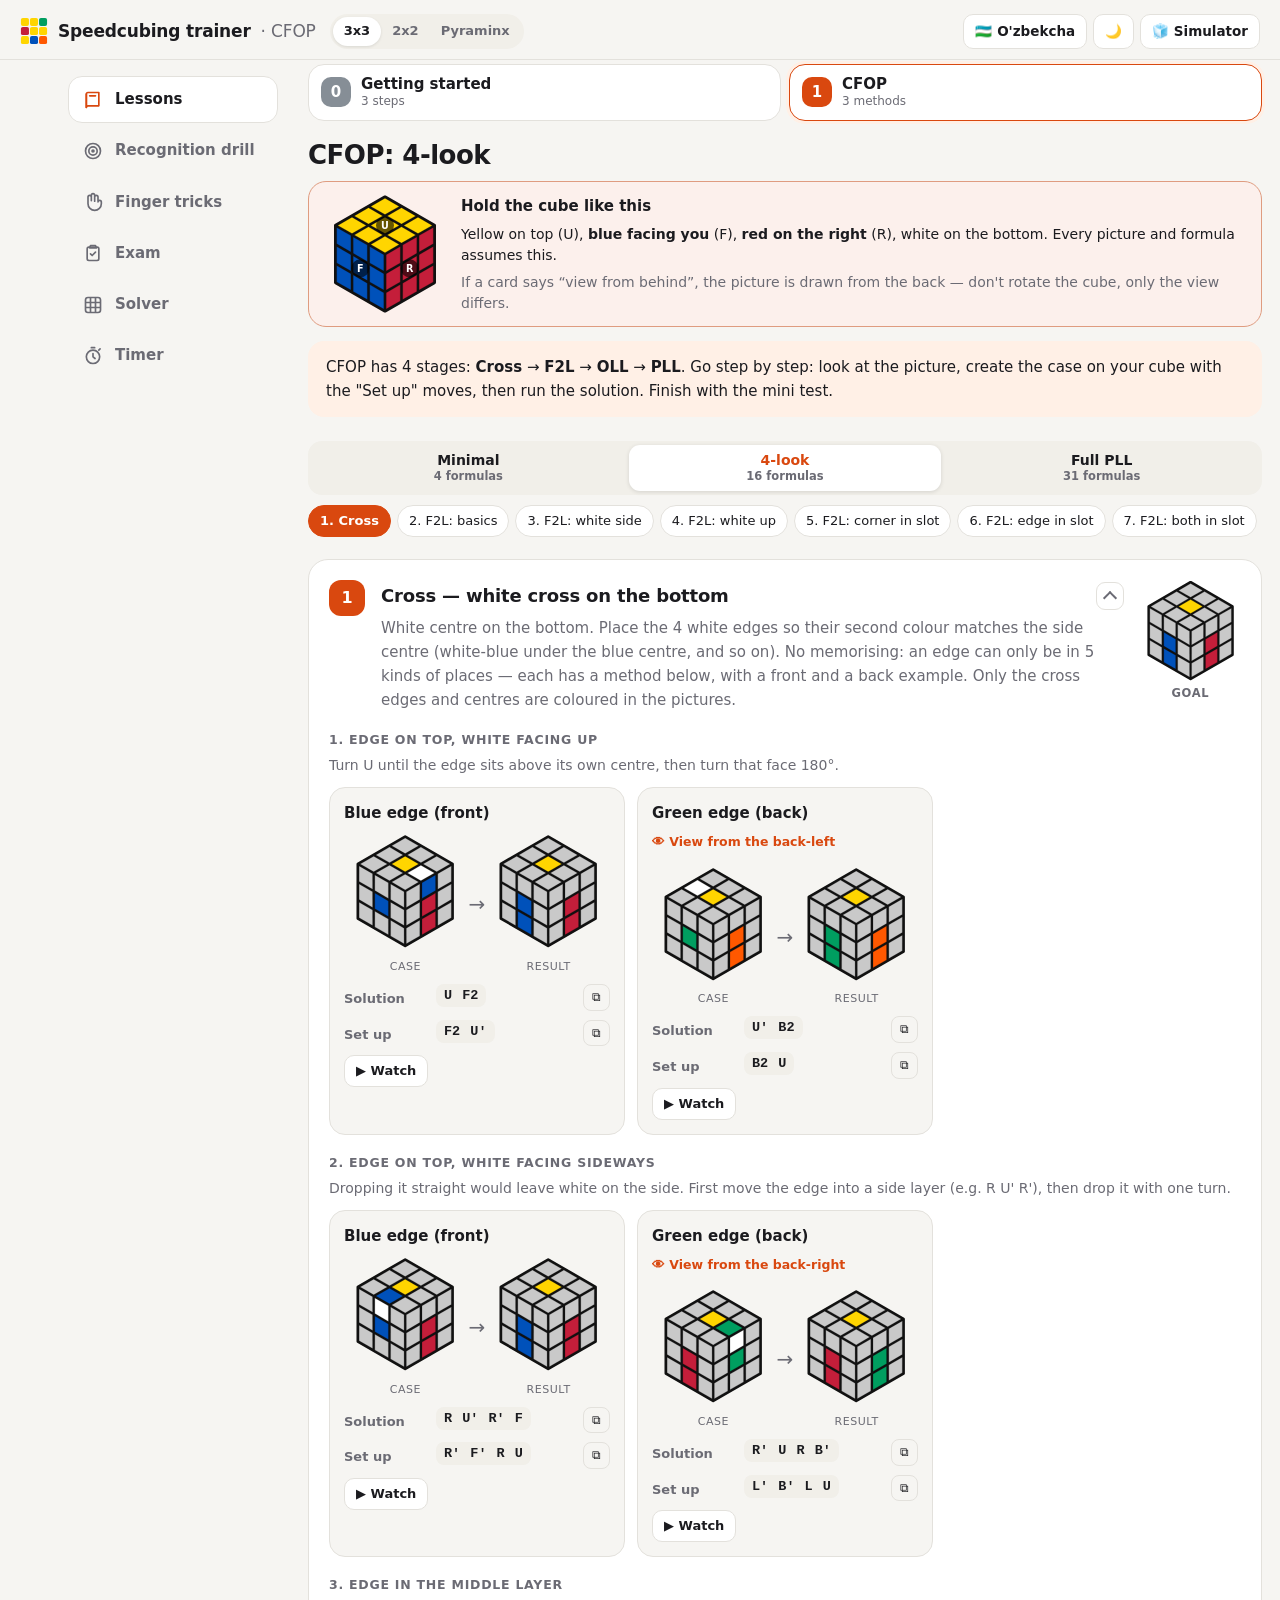
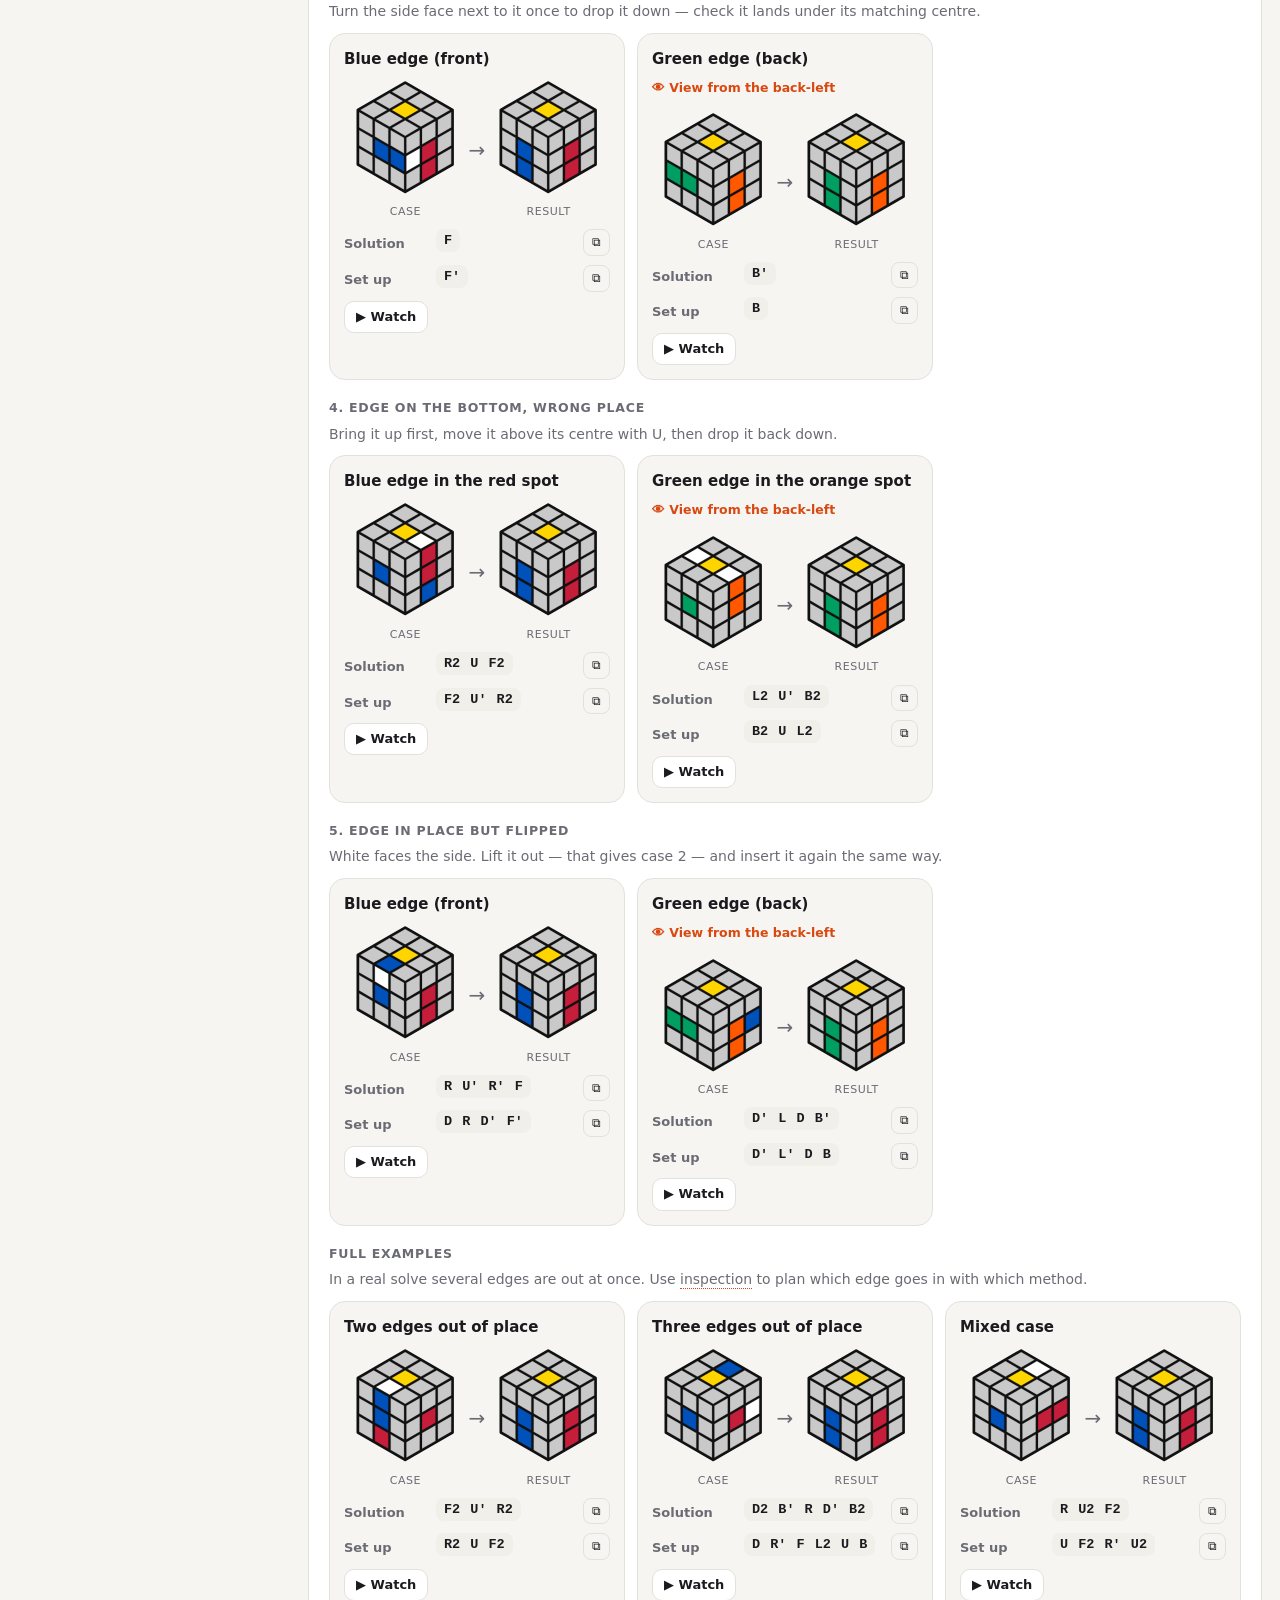
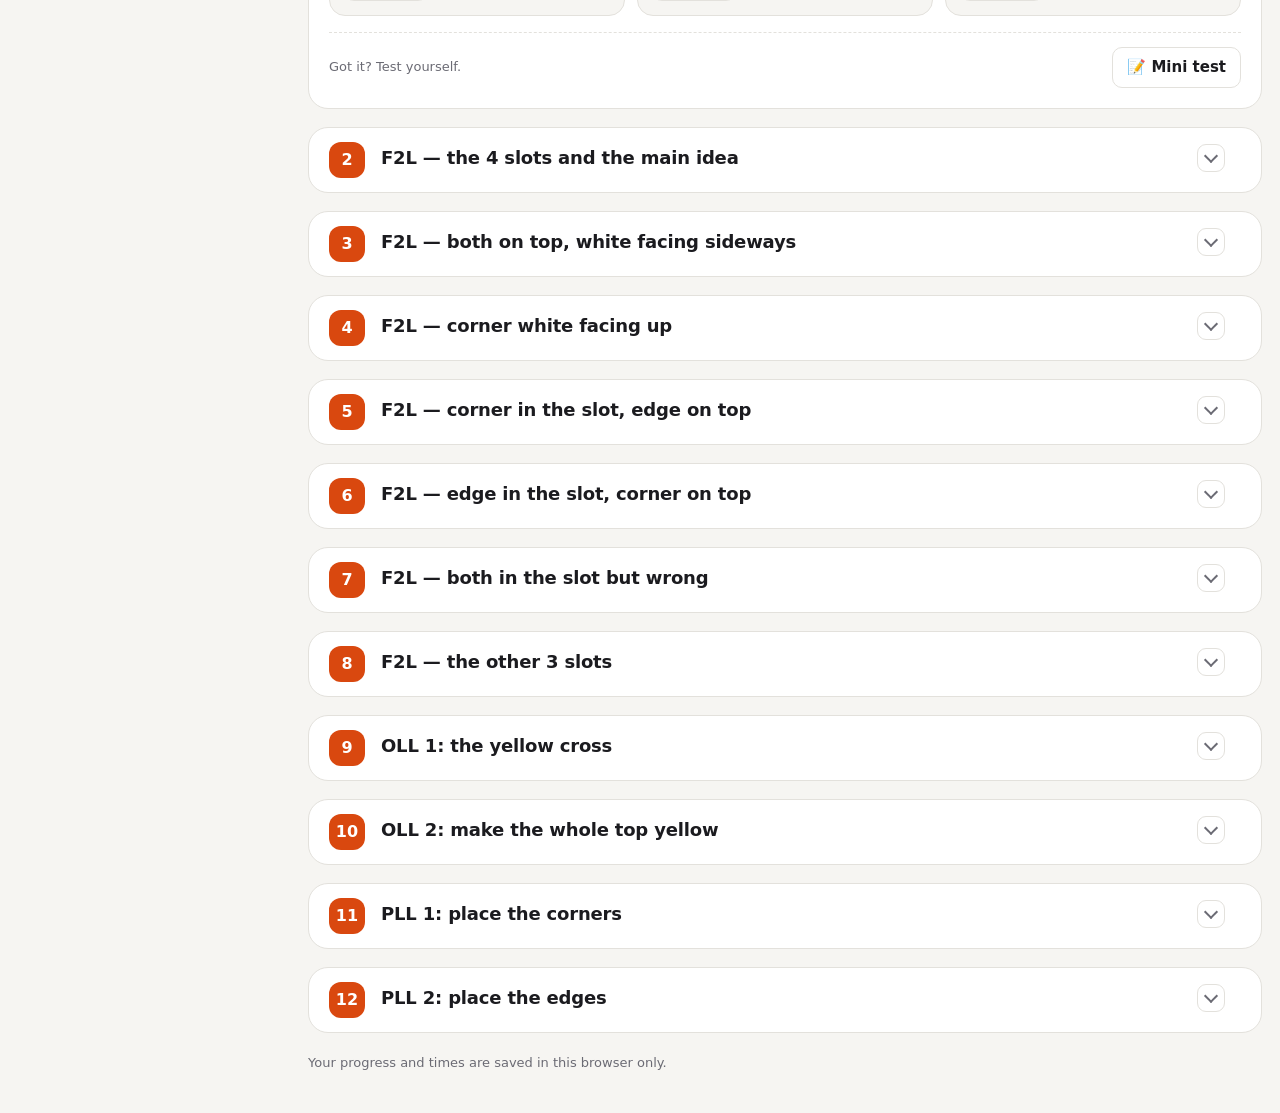
==== commit c10589b9: "v20" ====
--- a/index.html
+++ b/index.html
@@ -50,7 +50,10 @@
 <script src="js/core/core.js"></script>
 <script src="js/cube3/model.js"></script>
 <script src="js/cube3/data.js"></script>
+<script src="js/core/glossary.js"></script>
 <script src="js/core/learn.js"></script>
+<script src="js/cube3/f2l41.js"></script>
+<script src="js/cube3/minimal.js"></script>
 <script src="js/cube3/lessons.js"></script>
 <script src="js/cube3/app.js"></script>
 <script>if('serviceWorker' in navigator){window.addEventListener('load',()=>navigator.serviceWorker.register('sw.js').catch(()=>{}));}</script>
--- a/css/style.css
+++ b/css/style.css
@@ -198,3 +198,29 @@
 header .wrap{max-width:none!important;margin:0!important;padding:0 20px}
 header .top{padding-top:14px;padding-bottom:10px}
 @media (max-width:760px){header .wrap{padding:0 20px} header .top{padding-top:9px}}
+
+/* level cards (same as 2x2 / Pyraminx) */
+.lvpick{display:grid;grid-template-columns:repeat(auto-fit,minmax(180px,1fr));gap:8px;margin:4px 0 14px}
+.lvpick button{display:flex;align-items:center;gap:10px;padding:10px 12px;border-radius:16px;text-align:left;background:var(--panel);border:1px solid var(--line);min-height:0;color:var(--ink);transition:border-color .15s,box-shadow .15s,transform .1s}
+.lvpick button:active{transform:scale(.98)}
+.lvpick button.on{border-color:var(--accent);box-shadow:0 0 0 3px var(--accent-soft)}
+.lvpick .dot{width:30px;height:30px;border-radius:10px;color:#fff;font-weight:800;display:flex;align-items:center;justify-content:center;flex:none}
+.lvpick .tx{display:flex;flex-direction:column;line-height:1.3;min-width:0}
+.lvpick small{color:var(--muted);font-size:12px;font-weight:500}
+@media (max-width:760px){
+  .lvpick.n3{grid-template-columns:repeat(3,1fr)}
+  .lvpick.n3 button{flex-direction:column;align-items:flex-start;gap:6px;padding:10px}
+  .lvpick.n3 b{font-size:13.5px}
+  /* floating pill bottom nav, same as 2x2 / Pyraminx */
+  .bnav{left:50%;right:auto;bottom:calc(12px + env(safe-area-inset-bottom));transform:translateX(-50%);width:auto;max-width:calc(100% - 20px);gap:2px;padding:6px;border-radius:26px;border:1px solid var(--line);background:color-mix(in srgb,var(--panel) 86%,transparent);backdrop-filter:blur(16px) saturate(1.4);box-shadow:0 10px 30px rgba(0,0,0,.16)}
+  .bnav a{flex:none;flex-direction:row;gap:7px;padding:10px 13px;border-radius:20px;font-size:13px;transition:background .2s,color .2s}
+  .bnav a svg{width:22px;height:22px}
+  .bnav a span{display:none;white-space:nowrap}
+  .bnav a.on{color:#fff;background:linear-gradient(135deg,var(--accent),color-mix(in srgb,var(--accent) 75%,#000));box-shadow:0 4px 14px color-mix(in srgb,var(--accent) 40%,transparent)}
+  .bnav a.on span{display:inline}
+  main{padding-bottom:calc(100px + env(safe-area-inset-bottom))}
+}
+
+@media (max-width:760px){main.wrap{padding-bottom:calc(110px + env(safe-area-inset-bottom))}}
+
+@media (max-width:760px){.lvpick.n2{grid-template-columns:1fr 1fr}}
--- a/css/learn.css
+++ b/css/learn.css
@@ -94,3 +94,51 @@
 .pswitch a.ld,.switch a.ld{opacity:.75}
 .pswitch a.ld::after,.switch a.ld::after{content:"";display:inline-block;width:10px;height:10px;margin-left:6px;border:2px solid currentColor;border-right-color:transparent;border-radius:50%;animation:lspin .6s linear infinite;vertical-align:-1px}
 @keyframes lspin{to{transform:rotate(360deg)}}
+
+.tipsfig{display:flex;align-items:center;gap:18px;flex-wrap:wrap;margin-top:8px}
+.tipsfig ul{margin:0;padding-left:18px;line-height:1.9;color:var(--ink)}
+/* hold box, groups, terms, glossary */
+.lhold{border:1px solid color-mix(in srgb,var(--accent) 45%,var(--line));background:color-mix(in srgb,var(--accent) 8%,var(--surface,var(--panel)));border-radius:18px;padding:12px 16px;margin:4px 0 14px}
+.lhold-in{display:flex;align-items:center;gap:16px;flex-wrap:wrap}
+.lhold-in>div{flex:1;min-width:200px}.lhold-in p{margin:6px 0 0;font-size:14px;line-height:1.5}
+.lhold .tipsfig{margin:0}
+.lvnote{font-size:12.5px;font-weight:600;color:var(--accent);margin:-2px 0 6px}
+.lgtext{margin:-4px 0 10px;color:var(--muted);font-size:14px;line-height:1.55}
+.lstar{color:#f5b301}
+.lterm{all:unset;cursor:pointer;color:inherit;font:inherit;border-bottom:1.5px dotted var(--accent);line-height:1.2}
+.lterm:hover{color:var(--accent)}
+.gchips{display:flex;flex-wrap:wrap;gap:8px}
+.gchips .lterm{border:1px solid var(--line);border-radius:999px;padding:7px 13px;background:var(--surface,var(--panel));font-size:14px;font-weight:600}
+.gchips .lterm:hover{border-color:var(--accent)}
+.gfigs{display:flex;align-items:center;justify-content:center;gap:8px;flex-wrap:wrap}
+.gfig{margin:0;text-align:center}.gfig figcaption{font-size:12.5px;color:var(--muted)}
+.garr{font-size:24px;color:var(--muted)}
+.gleg{font-size:13px;color:var(--muted);margin:8px 0 0}
+#gmodal{z-index:85}
+/* sticky step nav + collapsible steps */
+.lnav{position:sticky;top:var(--lstick,60px);z-index:8;flex-wrap:nowrap;overflow-x:auto;scrollbar-width:none;margin:0 -4px 14px;padding:8px 4px;background:color-mix(in srgb,var(--bg) 92%,transparent);backdrop-filter:blur(10px)}
+.lnav::-webkit-scrollbar{display:none}
+.lnav a{flex:none;white-space:nowrap;transition:background .2s,color .2s,border-color .2s}
+.lnav a.on{background:var(--accent);border-color:var(--accent);color:#fff;font-weight:700}
+.lstep .lhead{cursor:pointer}
+.lstep h3{display:flex;align-items:center;justify-content:space-between;gap:10px}
+.lchev{flex:none;width:28px;height:28px;border-radius:9px;border:1px solid var(--line);display:inline-flex;align-items:center;justify-content:center;transition:transform .2s}
+.lchev::before{content:"";width:8px;height:8px;border-right:2px solid var(--muted);border-bottom:2px solid var(--muted);transform:translateY(-2px) rotate(45deg)}
+.lstep:not(.closed) .lchev{transform:rotate(180deg)}
+.lstep.closed{padding-top:14px;padding-bottom:14px}
+.lstep.closed .lbody,.lstep.closed .lhead p,.lstep.closed .lextra,.lstep.closed .lgoal{display:none}
+.lstep.closed .lhead{align-items:center}
+.lstep.closed:hover{border-color:color-mix(in srgb,var(--accent) 40%,var(--line))}
+.lsticky{position:sticky;top:var(--lstick,60px);z-index:8;margin:0 -4px 14px;padding:6px 4px 8px;background:color-mix(in srgb,var(--bg) 92%,transparent);backdrop-filter:blur(10px)}
+.lsticky .lnav{position:static;margin:0;padding:2px 0 0;background:none;backdrop-filter:none}
+.lmeth{display:grid;grid-template-columns:repeat(3,1fr);gap:4px;padding:4px;border-radius:14px;background:var(--soft,var(--code));margin-bottom:8px}
+.lmeth button{min-height:0;border:0;border-radius:11px;padding:7px 6px;background:transparent;display:flex;flex-direction:column;align-items:center;gap:1px;color:var(--muted);line-height:1.2}
+.lmeth button b{font-size:14px;color:var(--ink)}.lmeth button small{font-size:11.5px}
+.lmeth button.on{background:var(--surface,var(--panel));box-shadow:0 1px 4px rgba(0,0,0,.12)}
+.lmeth button.on b{color:var(--accent)}
+.lchunks{display:flex;flex-wrap:wrap;align-items:center;gap:5px}
+.lchunks span{border-radius:8px;padding:3px 9px;font-weight:700;font-size:14px}
+.lchunks .alg{background:var(--accent);color:#fff}
+.lchunks .auf{background:var(--soft,var(--code));color:var(--ink);font-family:ui-monospace,monospace}
+.lchunks i{font-style:normal;color:var(--muted)}
+.lrow.lfull .k,.lrow.lfull code{font-size:12px;opacity:.85}
